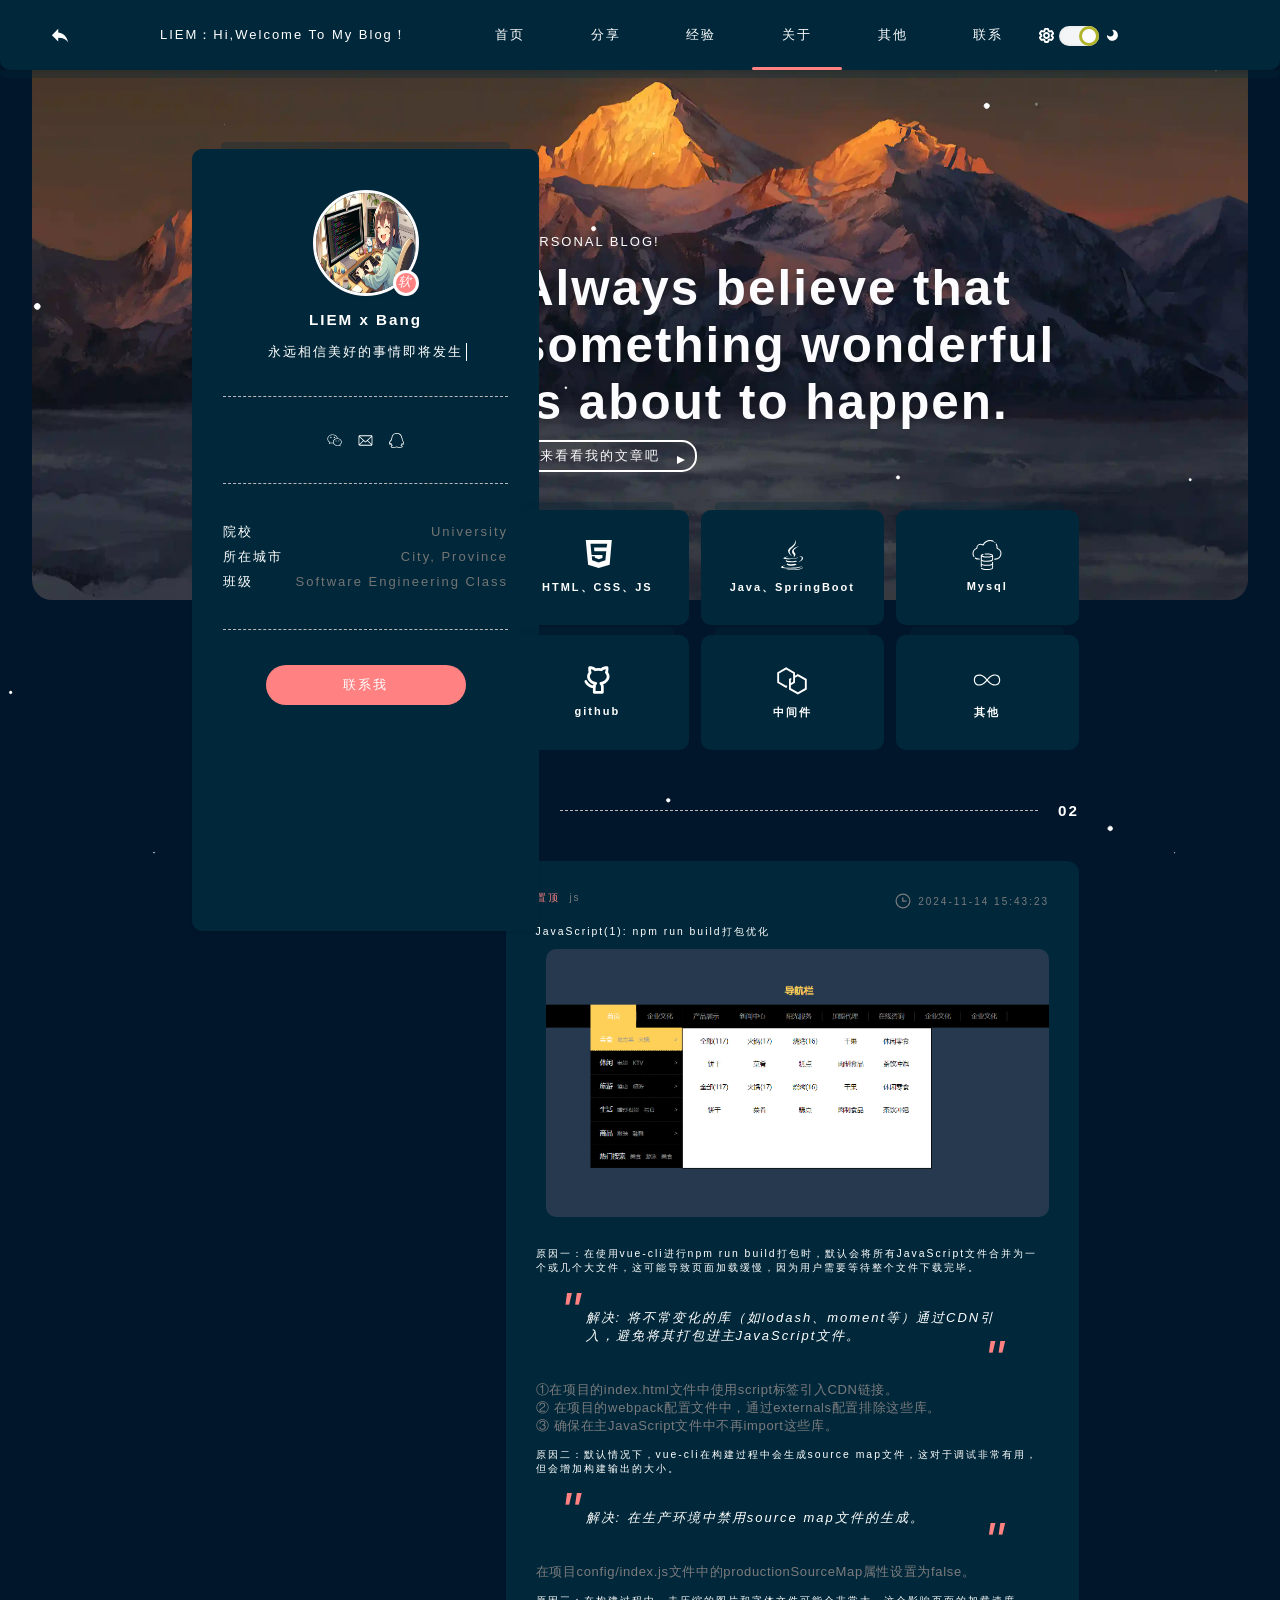
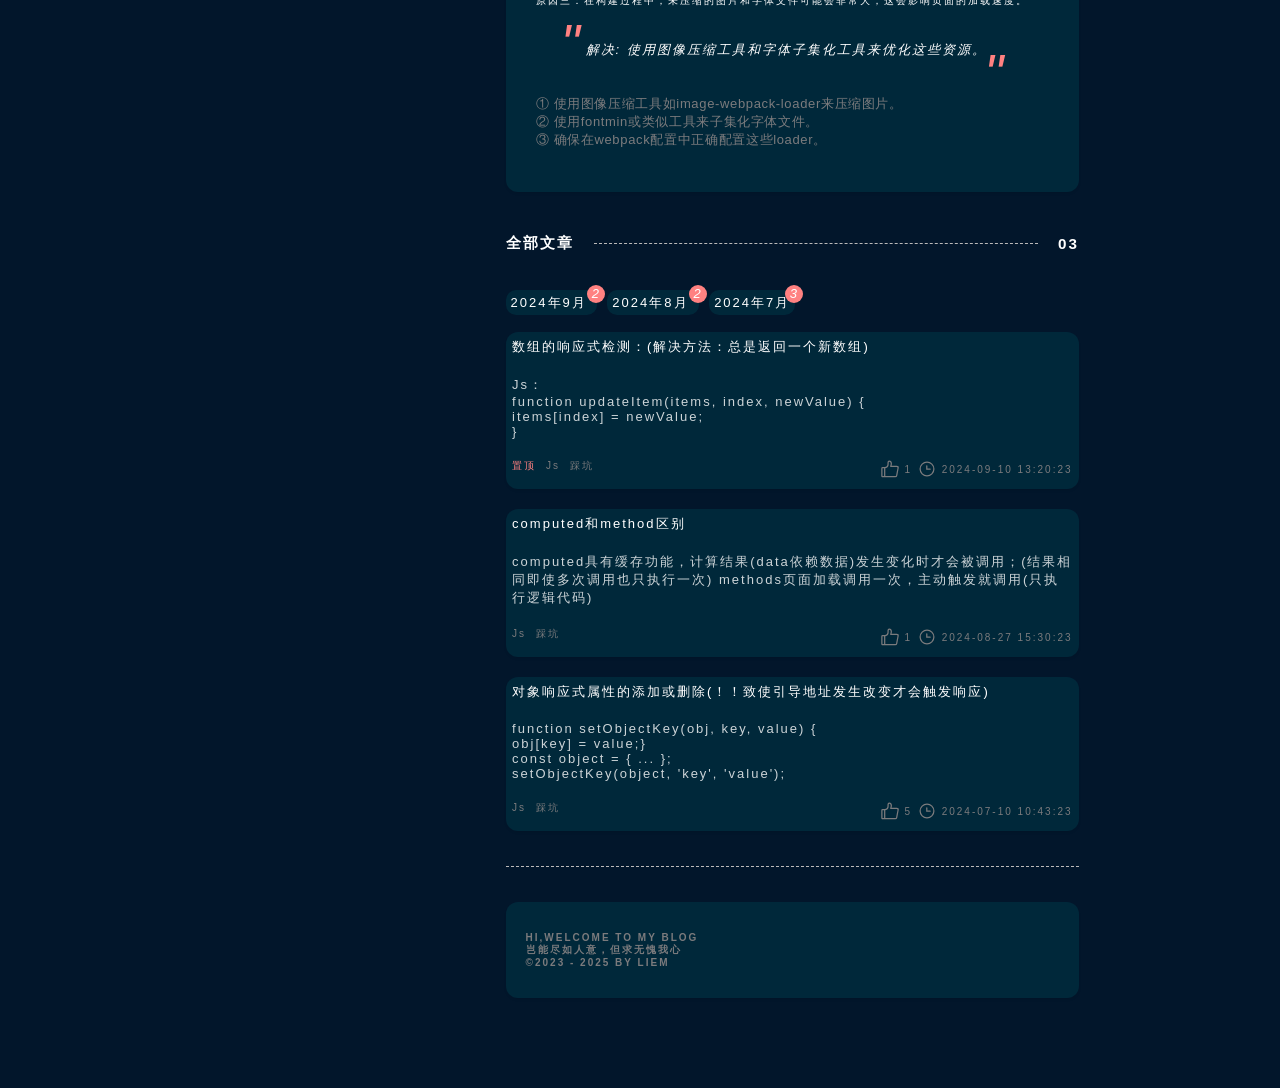
==== blog.html @ 4b072356 "Initial commit: 个人作品集前端项目" ====
﻿<!DOCTYPE html>
<html lang="en">

<head>
  <meta charset="UTF-8">
  <meta http-equiv="X-UA-Compatible" content="IE=edge">
  <meta name="viewport" content="width=device-width, initial-scale=1.0">
  <title>YB的小窝</title>
  <link rel="stylesheet" href="./css/base.css">
  <link rel="stylesheet" href="./css/blog.css">
  <script src="./js/jq.js"></script>
</head>


<body>
  <canvas class="canvas-wrap" id="triangle-lost-in-space" resize="true"></canvas>

  <!-- loadding -->
  <div class="lodding-wrap">
    <div class="loadding-div"></div>
  </div>

  <!-- 主要页面 -->
  <div class="box">

    <!-- 顶部栏 -->
    <div class="header borderafter">
      <!-- 返回按钮 -->
      <a style="position: absolute;left:50px;" href="javascript:history.back()">
        <svg t="1" class="icon" viewBox="0 0 1024 1024" version="1.1" xmlns="http://www.w3.org/2000/svg" p-id="3737"
          width="20" height="20">
          <path
            d="M98 468.9l322.8-322.8v184.4C743.6 376.7 881.9 607.3 928 837.8 812.7 676.4 651.3 602.6 420.8 602.6v189.1L98 468.9z"
            p-id="3738" fill="#254665"></path>
        </svg>
      </a>

      <div class="col">
        <span><a href="./index.html">LIEM：Hi,Welcome To My Blog！</a></span>
        <!-- 右边操作栏 -->
        <div class="header-right">
          <!-- 按钮 -->
          <div class="min_menu-wrap" id="minmenu">
            <span class="min_menu"></span>
          </div>
          <!-- 列表 -->
          <div class="menu_list">
            <!-- 栏目 -->
            <ul class="header-nav">
              <li><a href="./index.html">首页</a></li>
              <li><a href="./home.html">分享</a></li>
              <li><a href="./resume.html">经验</a></li>
              <li class="active"><a href="./blog.html">关于</a></li>
              <li><a href="./live.html">其他</a></li>
              <li><a href="./contact.html">联系</a></li>
            </ul>
            <!-- 开关灯 -->
            <span class="kaig-bottm">
              <svg t="12" class="icon" viewBox="0 0 1024 1024" version="1.1" xmlns="http://www.w3.org/2000/svg"
                p-id="2250" width="15" height="15">
                <path
                  d="M1008.535135 710.670332l-70.446388 116.386904a112.099975 112.099975 0 0 1-140.572857 43.829042l-69.422645-17.083729c-5.502624 3.1992-11.133217 6.3984-16.763809 9.341665l-18.299425 62.896276C687.335435 981.514621 639.4754 1023.744064 582.657604 1023.744064H441.764828c-56.817796 0-104.677831-42.293427-110.308423-97.703574l-18.299425-62.896276a422.166458 422.166458 0 0 1-16.827793-9.341665l-69.614597 17.083729a112.163959 112.163959 0 0 1-140.508873-43.893026L15.631361 710.542364a107.493127 107.493127 0 0 1 32.43989-144.731817L96.251206 518.910272a410.649338 410.649338 0 0 1 0-14.204448l-48.179955-46.836291a107.365159 107.365159 0 0 1-32.375906-144.731817l70.190452-116.450888a112.099975 112.099975 0 0 1 140.572857-43.893026l69.550612 17.083729c5.566608-3.1992 11.133217-6.3984 16.827794-9.341665l18.299425-62.896276C336.831061 42.229443 384.691096 0 441.508892 0H582.529636c56.817796 0 104.677831 42.293427 110.372407 97.63959l18.235441 62.704324c5.75856 3.007248 11.325169 6.142464 16.827793 9.341665l69.678581-17.083729a112.163959 112.163959 0 0 1 140.508873 43.893026l70.446388 116.514872a107.493127 107.493127 0 0 1-32.375906 144.731817l-48.179955 46.772307a414.616346 414.616346 0 0 1 0 14.204448l48.243939 46.836291c47.092227 31.928018 62.192452 94.952262 32.247938 145.115721z m-213.066733-142.23644l3.391152-31.032242a246.210447 246.210447 0 0 0 0-51.699076l-3.263184-30.904274 93.992502-91.305173-53.554612-88.553862-131.615096 32.311922-23.546113-16.059985a294.134466 294.134466 0 0 0-48.627844-26.809297l-27.513121-11.901025L568.453156 127.968008H455.649356L419.370426 252.736816l-27.705074 11.965009c-16.635841 7.166208-32.951762 16.187953-48.499875 26.745313l-23.610097 15.996001-131.487128-32.247938-53.36266 88.489878 94.056486 91.433141-3.263184 30.968258a247.874031 247.874031 0 0 0 0 51.699076l3.1992 30.904274-93.928518 91.369157 53.554612 88.489878 131.551112-32.311922 23.610097 16.059985c15.292177 10.429393 31.544114 19.451137 48.563859 26.809297l27.577106 11.965009L455.905292 895.776056h112.611848l36.342914-124.768808 27.64109-11.965009c16.699825-7.166208 32.951762-16.187953 48.563859-26.745313l23.546113-15.996001 131.423144 32.247938 53.68258-88.745814-94.184454-91.369157zM512.147232 615.846038c57.329668 0 103.846038-46.516371 103.974006-103.974006 0-57.329668-46.644339-103.974006-103.974006-103.974007S408.173225 454.542364 408.173225 511.872032 454.817564 615.846038 512.147232 615.846038z m0 127.968008c-127.968008 0-231.942014-103.910022-231.942015-231.942014 0-127.968008 103.910022-231.942014 231.942015-231.942015 127.968008 0 231.942014 103.910022 231.942014 232.133967A232.133967 232.133967 0 0 1 512.147232 743.814046z"
                  p-id="2251"></path>
              </svg>
              <!-- 开关按钮 -->
              <span class="my-radio active" id="myRadio">
                <i></i>
              </span>
              <svg t="123" class="icon" viewBox="0 0 1024 1024" version="1.1" xmlns="http://www.w3.org/2000/svg"
                p-id="3376" width="15" height="15">
                <path
                  d="M505.4 878.6c-196.7 0-358-150.9-374.9-343.1 1-18.6 16.1-33.4 34.9-33.4 10.8 0 20.5 4.8 26.9 12.4 0.2 0.3 0.5 0.1 0.5-0.7 41.6 44.2 100.5 71.9 166.1 71.9 127.1 0 230.1-103 230.1-230.1 0-66.1-28-125.1-72.6-166.8 0.1-0.1 0.5-0.1 0.3-0.3-7-6.5-11.4-15.7-11.4-26.1 0-19 14.9-34.1 33.7-35.3 192.1 17.1 342.9 178.3 342.9 375 0 208-168.5 376.5-376.5 376.5z"
                  p-id="3377"></path>
              </svg>
            </span>
          </div>
        </div>
      </div>
    </div>
    <!-- 顶部导航 -->
    <div class="navigation">
      <div class="nav-titleBox co zz">
        <!-- 占位符 -->
        <div class="co-left"></div>

        <!-- 标题 -->
        <div class="co-right">
          <span class="titleBox-tag">Personal Blog!</span>
          <h1>
            Always believe that something wonderful is about to happen.
          </h1>
          <a class="buttom navbtn" href="#next-one">来看看我的文章吧
          </a>
        </div>
      </div>
    </div>

    <!-- 个人资料 -->
    <div class="content zz">
      <!-- 占位符 -->
      <div class="co-left">
        <!-- 个人吸盘 -->
        <div class="me-card carbox borderbefore" id="mycard">
          <div class="mecar-title">
            <div class="me-image">
              <span class="status">
                <i>软件工程技术</i>
              </span>
              <img src="./img/touxiang.jpg" alt="">
            </div>
            <h3>LIEM x Bang</h3>
            <p class="me-hover">
              <span>永远相信美好的事情即将发生</span>
            </p>
          </div>
          <div class="borderbotm"></div>
          <div class="lianxi-list">
            <a title="wx:t1y1b24">
              <svg t="1234" class="icon" viewBox="0 0 1024 1024" version="1.1" xmlns="http://www.w3.org/2000/svg"
                p-id="14861" width="15" height="15">
                <path
                  d="M506.942 345.921c25.259 0 42.134-16.916 42.134-42.107 0-25.477-16.848-41.956-42.134-41.956-25.299 0-50.668 16.48-50.668 41.956 0.028 25.204 25.409 42.107 50.668 42.107l0 0zM506.942 345.921zM271.257 261.857c-25.259 0-50.79 16.48-50.79 41.956 0 25.19 25.532 42.107 50.79 42.107 25.163 0 42.012-16.916 42.012-42.107-0.014-25.477-16.834-41.956-42.012-41.956l0 0zM271.257 261.857zM1010.654 615.492c0-133.202-123.563-246.702-275.237-258.512 0.205-1.652 0.301-3.373-0.068-5.092-30.406-141.79-182.886-248.695-354.7-248.695-194.15 0-352.119 135.387-352.119 301.793 0 89.279 45.574 169.725 131.946 233.158l-30.106 90.508c-1.939 5.885-0.177 12.37 4.506 16.452 2.853 2.458 6.445 3.741 10.076 3.741 2.335 0 4.697-0.546 6.867-1.625l113.036-56.565 13.926 2.827c34.802 7.154 64.853 13.353 101.868 13.353 10.895 0 40.878-3.987 43.404-7.182 40.755 101.99 153.094 175.61 285.273 175.61 33.86 0 68.13-8.164 98.891-15.866l87.136 47.636c2.307 1.257 4.847 1.911 7.359 1.911 3.441 0 6.881-1.161 9.639-3.413 4.847-3.932 6.841-10.404 5.038-16.33l-22.255-74.001c74.602-58.955 115.521-129.488 115.521-199.708l0 0zM409.798 665.75c-9.626 0.833-19.388 1.243-29.082 1.243-32.686 0-60.334-5.652-92.31-12.26l-18.582-3.755c-3.195-0.683-6.567-0.245-9.503 1.269l-81.687 40.892 21.231-63.775c2.076-6.24-0.205-13.053-5.57-16.821-82.07-57.207-123.659-126.894-123.659-207.093 0-144.179 139.087-261.516 310.067-261.516 151.142 0 284.959 91.955 312.579 214.261-158.475 2.076-286.706 113.487-286.706 250.32 0 19.893 3.018 39.171 8.11 57.767-1.542-0.382-3.168-0.683-4.887-0.532l0 0zM860.371 788.699c-4.875 3.673-6.935 10.007-5.188 15.852l13.804 45.903-56.647-30.993c-2.157-1.188-4.588-1.803-7.004-1.803-1.188 0-2.389 0.15-3.564 0.464-30.379 7.674-61.822 15.593-92.433 15.593-142.186 0-257.857-97.717-257.857-217.811 0-120.095 115.658-217.771 257.857-217.771 139.469 0 257.325 99.724 257.325 217.771 0 59.87-37.738 121.255-106.291 172.797l0 0zM868.181 797.178zM616.454 506.006c-16.848 0-33.696 16.971-33.696 33.792 0 16.944 16.848 33.669 33.696 33.669 25.313 0 42.038-16.725 42.038-33.669 0-16.848-16.725-33.792-42.038-33.792l0 0zM616.454 506.006zM801.58 506.006c-16.603 0-33.451 16.971-33.451 33.792 0 16.944 16.848 33.669 33.451 33.669 25.231 0 42.257-16.725 42.257-33.669 0-16.848-16.998-33.792-42.257-33.792l0 0zM801.58 506.006z"
                  p-id="14862"></path>
              </svg>
            </a>
            <a title="email:liem@example.com" href="Mailto:liem@example.com?Subject=邮箱标题&amp;Body=邮箱内容！">
              <svg t="12345" class="icon" viewBox="0 0 1024 1024" version="1.1" xmlns="http://www.w3.org/2000/svg"
                p-id="17271" width="15" height="15">
                <path
                  d="M983.899806 785.385782V224.886223h0.180631l-0.180631-4.696419c-0.180632-5.238314-0.722526-10.476627-1.806315-15.714941-2.890104-25.469042-21.675781-44.977245-45.519139-47.686717H122.287529c-11.741048 0-23.482096 1.625684-34.861881 5.238314-30.346093 10.295996-50.757453 40.100194-50.576821 74.058917v534.849885c-0.361263 21.314518 5.780208 42.087141 17.701887 59.789028l0.361263 0.722526 5.418946 3.973893c18.243782 21.856412 44.977245 34.319986 73.517022 34.500618H904.421944c37.751984 0 70.265655-27.094726 79.477862-66.291763l0.180631-0.541894c0.361263-5.96084 0.361263-11.741048-0.180631-17.701888zM390.16405 547.494091l55.453872 49.854295 43.893456 40.100194c5.418945 5.96084 13.005468 9.57347 21.133886 9.57347 7.947786 0 15.534309-3.431999 21.133886-9.57347l101.153642-91.941436 272.753572 263.721997H126.622685L390.16405 547.494091z m120.119951 30.346092L111.449638 216.03528H115.604163c214.409596-0.903158 703.559711-2.890104 793.875463-0.361263l-399.195625 362.166166z m165.458458-69.72376l251.619686-227.956959v474.518963L675.742459 508.116423z m-328.568707 0.180631L93.205856 760.278003V278.895043l253.967896 229.402011z"
                  p-id="17272"></path>
              </svg>
            </a>
            <a title="QQ: liem">
              <svg t="123456" class="icon" viewBox="0 0 1024 1024" version="1.1" xmlns="http://www.w3.org/2000/svg"
                p-id="18277" width="15" height="15">
                <path
                  d="M537.576602 0c345.434577 0 362.285044 329.787714 362.285044 329.787714 52.356809 69.207276 24.072096 131.794725 24.072096 131.794725 168.504671 264.793055 59.578437 341.22196 29.488318 346.638181-29.488318 5.416222-58.374833-32.49733-58.374833-32.49733s-9.628838 37.913551-33.700934 58.374833c87.86315 40.922563 72.216288 92.075767 72.216288 92.075767s-18.655874 154.061414-383.94993 56.569425l-31.293725-5.416222c-350.248996 126.378504-393.578768-43.931575-393.578768-43.931575s-14.443258-71.012683 53.560413-97.491989c-39.718958-24.072096-53.560413-75.2253-53.560413-75.2253s-35.506341 57.77303-81.845126 36.709946C-3.443754 775.723291-31.728467 587.359141 143.997834 451.351799c0 0-25.275701-80.641521 32.49733-128.785713C176.495163 322.566085 192.142025 0 537.576602 0L537.576602 0 537.576602 0zM230.055576 341.22196C153.626672 406.216619 204.779876 471.211278 204.779876 471.211278 36.275204 574.72129 66.365324 742.022357 66.365324 742.022357s27.081108-13.239653 45.736982-52.356809c19.257677-39.117156 48.745994 6.619826 48.745994 6.619826s18.655874 89.066755 74.623497 123.971294c56.569425 34.904539-2.40721 57.171228-2.40721 57.171228s-61.985647 0.601802-56.569425 43.329773c5.416222 42.126168 205.81642 95.084779 325.575097 1.203605l63.791054 8.425234c209.427235 72.81809 312.937247 4.814419 319.557073-8.425234 6.619826-13.239653-31.895527-38.515353-67.401869-53.560413-35.506341-15.04506-44.533377-30.691922-13.239653-51.153204 31.293725-21.063084 43.931575-62.587449 61.985647-105.31542 18.054072-42.72797 45.736982-21.664886 49.347797-9.628838 3.610814 12.036048 29.488318 52.356809 29.488318 52.356809s68.003671-72.216288-73.419893-285.856139c0 0 30.691922-63.791054-21.063084-116.147863 0 0-12.63785-300.299397-320.158876-300.299397C224.639355 52.356809 230.055576 341.22196 230.055576 341.22196L230.055576 341.22196 230.055576 341.22196z"
                  p-id="18278"></path>
              </svg>
            </a>
          </div>
          <div class="borderbotm"></div>
          <div class="mecar-bottm">
            <div>
              <span class="mecarbottm-key">院校</span>
              <span class="mecarbottm-value">University</span>
            </div>
            <div>
              <span class="mecarbottm-key">所在城市</span>
              <span class="mecarbottm-value">City, Province</span>
            </div>
            <div>
              <span class="mecarbottm-key">班级</span>
              <span class="mecarbottm-value">Software Engineering Class</span>
            </div>

          </div>
          <div class="borderbotm"></div>
          <div class="buttom-box ">
            <a class="button" href="Mailto:liem@example.com?Subject=邮箱标题&amp;Body=邮箱内容！">联系我</a>
          </div>
        </div>
      </div>
      <!-- 主要内容部分 -->
      <div class="co-right" id="next-one">
        <div class="content-li li1">
          <div class="li1-box borderbefore">
            <svg t="1663164259401" class="icon" viewBox="0 0 1024 1024" version="1.1" xmlns="http://www.w3.org/2000/svg"
              p-id="1936" width="30" height="30">
              <path
                d="M128 0l888.832 0-72.704 843.776-376.832 115.712-358.4-115.712zM839.68 254.976l21.504-128-572.416-1.024 36.864 384 372.736 0 0 100.352-124.928 44.032-130.048-46.08-8.192-54.272-102.4 1.024 15.36 135.168 219.136 76.8 230.4-72.704 29.696-309.248-405.504 0-10.24-130.048 428.032 0z"
                p-id="1937"></path>
            </svg>
            <p>HTML、CSS、JS</p>
          </div>
          <div class="li1-box borderbefore">
            <svg t="1663164308088" class="icon" viewBox="0 0 1024 1024" version="1.1" xmlns="http://www.w3.org/2000/svg"
              p-id="2882" width="30" height="30">
              <path
                d="M377.642667 791.893333s-39.125333 22.784 27.861333 30.464c81.152 9.301333 122.624 7.978667 212.010667-9.002666 0 0 23.552 14.762667 56.362666 27.562666-200.490667 85.888-453.674667-5.034667-296.234666-49.024m-24.533334-112.085333s-43.861333 32.469333 23.125334 39.424c86.698667 8.917333 155.136 9.685333 273.621333-13.141333 0 0 16.384 16.597333 42.112 25.685333-242.304 70.869333-512.298667 5.546667-338.858667-51.968m206.506667-190.208c49.408 56.874667-12.970667 108.074667-12.970667 108.074667s125.397333-64.768 67.797334-145.834667c-53.802667-75.605333-95.061333-113.152 128.298666-242.688 0-0.042667-350.549333 87.509333-183.125333 280.448m265.130667 385.237333s28.970667 23.850667-31.872 42.282667c-115.712 35.072-481.621333 45.610667-583.210667 1.408-36.522667-15.914667 32-37.973333 53.504-42.581333 22.485333-4.864 35.328-3.968 35.328-3.968-40.661333-28.629333-262.656 56.192-112.768 80.512 408.746667 66.261333 745.045333-29.866667 639.018667-77.653334M396.458667 563.626667s-186.112 44.202667-65.877334 60.245333c50.730667 6.784 151.936 5.248 246.186667-2.645333 77.056-6.485333 154.368-20.352 154.368-20.352s-27.178667 11.605333-46.848 25.045333c-188.970667 49.706667-554.069333 26.581333-448.938667-24.234667 88.832-42.922667 161.109333-38.058667 161.109334-38.058666m333.824 186.624c192.128-99.84 103.296-195.797333 41.301333-182.826667-15.146667 3.157333-21.973333 5.888-21.973333 5.888s5.632-8.832 16.426666-12.672c122.666667-43.136 217.002667 127.189333-39.594666 194.645333 0-0.042667 2.986667-2.645333 3.84-5.034666M614.442667 0s106.410667 106.410667-100.906667 270.08c-166.229333 131.285333-37.888 206.165333-0.042667 291.669333-97.024-87.594667-168.234667-164.608-120.490666-236.330666 70.144-105.344 264.405333-156.373333 221.44-325.418667M415.317333 1020.757333c184.405333 11.818667 467.584-6.528 474.282667-93.781333 0 0-12.885333 33.066667-152.405333 59.349333-157.354667 29.610667-351.530667 26.154667-466.645334 7.168 0-0.042667 23.594667 19.498667 144.768 27.264"
                p-id="2883"></path>
            </svg>
            <p>Java、SpringBoot</p>
          </div>
          <div class="li1-box borderbefore">
            <svg t="1663164338148" class="icon" viewBox="0 0 1024 1024" version="1.1" xmlns="http://www.w3.org/2000/svg"
              p-id="3834" width="30" height="30">
              <path
                d="M246.744812 635.667692h-14.572307a183.138462 183.138462 0 0 1-109.883077-36.233846 18.510769 18.510769 0 0 0-24.812308 3.544616H95.901735a17.329231 17.329231 0 0 0 3.544616 24.418461A215.433846 215.433846 0 0 0 232.172505 669.538462h14.572307a17.723077 17.723077 0 1 0 0-35.052308zM781.981735 102.793846a17.329231 17.329231 0 0 0 12.996923-5.513846 16.147692 16.147692 0 0 0 4.726154-12.603077 16.147692 16.147692 0 0 0-5.513846-12.209231 18.116923 18.116923 0 0 0-24.812308 0 16.541538 16.541538 0 0 0-4.726153 11.815385 17.723077 17.723077 0 0 0 17.32923 18.510769zM873.747889 270.572308V256a250.486154 250.486154 0 0 0-33.083077-124.455385 17.723077 17.723077 0 0 0-24.024615-6.301538 17.329231 17.329231 0 0 0-6.301539 24.024615 215.433846 215.433846 0 0 1 28.356924 106.732308 169.353846 169.353846 0 0 1 0 24.418462 16.935385 16.935385 0 0 0 12.20923 18.510769 174.08 174.08 0 0 1 120.91077 163.446154 177.230769 177.230769 0 0 1-179.593847 173.292307h-14.572307a17.723077 17.723077 0 1 0 0 35.052308h14.572307a211.889231 211.889231 0 0 0 214.646154-208.344615 207.163077 207.163077 0 0 0-133.12-191.803077zM732.750966 29.144615a272.147692 272.147692 0 0 0-265.846154 11.815385A258.363077 258.363077 0 0 0 371.594043 146.116923a150.843077 150.843077 0 0 0-73.649231-18.904615 147.298462 147.298462 0 0 0-149.267692 143.36A207.556923 207.556923 0 0 0 17.132505 462.375385a202.830769 202.830769 0 0 0 31.901538 109.48923 18.116923 18.116923 0 0 0 14.966154 7.876923 17.329231 17.329231 0 0 0 9.452308-2.756923 15.753846 15.753846 0 0 0 7.483077-11.027692 15.36 15.36 0 0 0-2.363077-14.572308 170.535385 170.535385 0 0 1-25.993847-90.584615 174.08 174.08 0 0 1 118.153847-163.052308 17.329231 17.329231 0 0 0 12.20923-18.116923 82.313846 82.313846 0 0 1 0-9.452307 111.852308 111.852308 0 0 1 115.003077-107.913847 118.153846 118.153846 0 0 1 70.498462 24.024616 18.904615 18.904615 0 0 0 15.753846 3.150769 19.692308 19.692308 0 0 0 11.815385-10.633846 233.156923 233.156923 0 0 1 320.590769-118.153846 17.723077 17.723077 0 0 0 16.147692-31.507693zM511.409428 459.224615a630.153846 630.153846 0 0 0-67.741539 3.15077 17.329231 17.329231 0 0 0-15.753846 19.298461 17.723077 17.723077 0 0 0 19.298462 15.753846c20.48-1.969231 42.141538-3.150769 64.196923-3.150769 106.732308 0 171.716923 23.630769 176.836923 34.658462-5.12 12.603077-70.104615 35.84-176.836923 35.84s-170.929231-23.236923-176.443077-34.264616c0-2.756923 12.209231-12.603077 45.292307-21.267692a17.723077 17.723077 0 0 0 12.603077-21.661539 18.116923 18.116923 0 0 0-21.267692-12.996923c-47.655385 12.603077-71.68 31.113846-71.68 55.138462v370.609231a17.723077 17.723077 0 0 0 17.723077 17.723077 17.723077 17.723077 0 0 0 17.723077-17.723077v-46.08a472.615385 472.615385 0 0 0 176.443077 28.356923 474.978462 474.978462 0 0 0 174.867692-28.356923v98.461538c-5.12 12.603077-70.104615 35.84-176.836923 35.84-89.796923 0-157.538462-16.935385-174.08-33.083077a17.723077 17.723077 0 0 0-25.206154 0 17.723077 17.723077 0 0 0 0 24.812308c27.963077 25.993846 105.944615 42.535385 196.923077 42.535385 78.769231 0 211.889231-14.966154 211.889231-70.498462v-192.984615a17.723077 17.723077 0 0 0-17.723077-17.723077 17.723077 17.723077 0 0 0-17.723077 17.723077v51.987692c-5.12 12.603077-70.104615 36.233846-176.836923 36.233846s-171.716923-23.630769-176.443077-35.446154V712.861538a472.615385 472.615385 0 0 0 176.443077 28.75077c78.769231 0 211.889231-14.966154 211.889231-70.892308v-140.996923c4.332308-57.107692-128.787692-70.498462-207.556923-70.498462z m0 246.941539c-106.732308 0-171.716923-23.236923-176.443077-35.446154v-99.249231a465.526154 465.526154 0 0 0 176.443077 28.750769 467.495385 467.495385 0 0 0 175.261538-28.750769V669.538462c-3.544615 13.390769-68.529231 36.627692-175.261538 36.627692z"
                fill="#333333" p-id="3835"></path>
            </svg>
            <p>Mysql</p>
          </div>
          <div class="li1-box borderbefore">
            <svg t="1663164362075" class="icon" viewBox="0 0 1024 1024" version="1.1" xmlns="http://www.w3.org/2000/svg"
              p-id="4757" width="30" height="30">
              <path
                d="M695.765333 981.333333h-276.053333c-26.794667 0-47.317333-21.077333-47.317333-48.64V739.84c0-29.184 6.314667-56.746667 17.365333-81.066667-129.365333-48.64-214.528-150.784-214.528-264.277333 0-53.504 17.365333-103.765333 50.474667-147.498667-12.629333-42.154667-15.786667-95.658667-12.629334-157.269333C216.234667 62.122667 236.8 42.666667 261.973333 42.666667c14.208 0 134.101333 1.621333 203.52 64.853333a504.448 504.448 0 0 1 184.533334 0C717.866667 44.288 837.717333 42.666667 853.504 42.666667c25.216 0 45.738667 19.456 47.317333 45.397333 4.693333 61.610667 0 115.114667-12.629333 157.269333C921.301333 290.688 938.666667 340.906667 938.666667 392.832c0 113.493333-85.162667 215.637333-214.528 264.277333a207.786667 207.786667 0 0 1 17.365333 81.066667v192.896c1.578667 27.562667-20.48 50.261333-45.738667 50.261333z m-228.693333-97.28h181.333333V739.84c0-27.562667-12.586667-53.504-33.109333-71.338667-14.165333-11.349333-20.48-30.805333-15.786667-50.261333 4.778667-17.834667 18.944-32.426667 36.309334-35.669333 123.050667-24.32 208.213333-102.144 208.213333-189.696 0-47.018667-25.258667-82.688-45.738667-105.386667-14.208-14.549333-17.365333-35.626667-7.893333-55.082667 6.314667-12.970667 15.786667-40.533333 15.786667-89.173333-39.466667 6.485333-85.205333 19.456-102.528 45.397333-11.093333 16.213333-31.573333 24.32-50.474667 19.456a393.045333 393.045333 0 0 0-194.005333 0c-18.944 4.864-37.888-3.242667-50.474667-19.456-17.365333-25.941333-63.146667-38.912-102.528-45.397333 1.578667 48.64 9.429333 76.202667 15.786667 89.173333 7.850667 17.834667 4.693333 40.533333-7.936 55.082667-20.48 22.698667-45.738667 58.368-45.738667 105.386667 0 87.552 85.205333 163.754667 208.213333 189.696 17.365333 3.242667 31.573333 17.834667 36.266667 35.669333 4.736 17.834667-1.578667 37.290667-15.786667 50.261333a95.104 95.104 0 0 0-33.109333 71.296v144.298667h3.157333z"
                p-id="4758"></path>
              <path
                d="M403.968 788.394667c-212.949333 0-309.162667-194.56-313.898667-202.666667-11.050667-24.32-1.578667-53.461333 20.48-64.810667 23.68-11.349333 52.053333-1.621333 63.146667 21.077334 3.114667 6.485333 80.426667 157.269333 241.28 149.162666 26.837333-1.621333 48.896 19.456 48.896 46.976 1.578667 27.562667-18.901333 50.261333-45.738667 50.261334h-14.165333z"
                p-id="4759"></path>
            </svg>
            <p>github</p>
          </div>
          <div class="li1-box borderbefore">
            <svg t="1663164383323" class="icon" viewBox="0 0 1024 1024" version="1.1" xmlns="http://www.w3.org/2000/svg"
              p-id="5574" width="30" height="30">
              <path
                d="M711.68 306.688l-97.28 56.32V256L311.296 80.896 7.68 256v350.208l303.616 175.104 33.28-19.456v-73.728l-33.28 19.456-239.616-138.24v-276.48l239.616-138.24 239.616 138.24V568.832L472.576 614.4v-95.744l14.336-8.192V436.736l-78.336 45.056v350.208l303.616 175.104 303.616-175.104V481.792L711.68 306.688z m239.616 488.448l-239.616 138.24-239.616-138.24v-106.496l142.336-81.92V436.736l97.28-56.32 239.616 138.24v276.48z"
                p-id="5575"></path>
            </svg>
            <p>中间件</p>
          </div>
          <div class="li1-box borderbefore">
            <svg t="1663164411953" class="icon" viewBox="0 0 1024 1024" version="1.1" xmlns="http://www.w3.org/2000/svg"
              p-id="6509" width="30" height="30">
              <path
                d="M781.041526 702.256158c-16.83134 0-34.491559-1.680269-52.873208-5.064342-85.793992-15.801894-151.311171-82.962503-213.415624-152.277172-62.652945 69.642127-129.096217 136.478348-217.570247 152.294568-70.713528 12.640901-130.713041 0.388856-173.508729-35.43607-40.167838-33.624818-61.400419-85.202521-61.400419-149.156088 0-64.520479 21.726837-116.567879 62.833047-150.514015 43.171242-35.655058 102.770642-47.420009 172.33909-34.026978 87.798649 16.901948 154.213267 86.10303 217.33284 156.718321 62.184271-69.613474 127.35148-138.577149 212.878388-156.647713l0 0c67.512626-14.261818 128.272455-3.003404 171.080423 31.705096 41.557488 33.694403 64.444754 87.947028 64.444754 152.765289 0 64.296375-21.394263 116.095112-61.869093 149.797701C869.62198 688.800705 828.659033 702.256158 781.041526 702.256158zM541.569456 514.873444c60.654428 67.89125 119.423927 129.252783 193.847963 142.959969 58.313104 10.744715 106.824981 1.688455 140.287093-26.172079 31.04711-25.853831 47.458895-67.01837 47.458895-119.045303 0-53.279461-17.161868-95.356788-49.629327-121.68134-33.737382-27.353998-81.32112-35.529191-137.603984-23.635303C661.437497 383.037836 602.76112 446.251553 541.569456 514.873444zM243.962338 362.741581c-37.352723 0-69.124334 10.190083-93.373621 30.216185-31.596625 26.093285-48.296983 67.471694-48.296983 119.659287 0 51.728128 16.276708 92.695169 47.070039 118.471229 33.419134 27.975145 82.102926 37.217646 140.779304 26.728758 77.165474-13.795191 136.761803-74.853825 197.828624-142.966109C426.068885 445.440072 366.364085 382.095371 289.87911 367.369995 273.809109 364.277564 258.462586 362.741581 243.962338 362.741581z"
                p-id="6510"></path>
            </svg>
            <p>其他</p>
          </div>
        </div>

        <div class="content-li li2">
          <h3>
            <span>文章
            </span>
            <div class="borderbotm"></div>
            <span>02</span>
          </h3>
          <div class="li2-box carbox">
            <div class="address-wrap">
              <div class="address-left">
                <span class="zd">置顶</span>
                <span>js</span>
              </div>
              <div class="address-right">
                <svg t="1663149212139" class="icon" viewBox="0 0 1024 1024" version="1.1"
                  xmlns="http://www.w3.org/2000/svg" p-id="1979" width="20" height="20">
                  <path
                    d="M192 512a320 320 0 1 1 640 0 320 320 0 0 1-640 0zM512 128a384 384 0 1 0 0 768 384 384 0 0 0 0-768z m21.333333 224a32 32 0 0 0-64 0V554.666667h202.666667a32 32 0 0 0 0-64H533.333333V352z"
                    fill="#222222" p-id="1980"></path>
                </svg>
                <span>2024-11-14 15:43:23</span>
              </div>
            </div>

            <p>JavaScript(1): npm run build打包优化</p>
            <div class="text-img">
              <img src="./img/project/daohanglan.png" alt="">
            </div>
            <p>原因一：在使用vue-cli进行npm run build打包时，默认会将所有JavaScript文件合并为一个或几个大文件，这可能导致页面加载缓慢，因为用户需要等待整个文件下载完毕。</p>
            <div class="text-block">
              <blockquote>
                解决: 将不常变化的库（如lodash、moment等）通过CDN引入，避免将其打包进主JavaScript文件。
              </blockquote>
            </div>
            <p class="text-hover">
              ①在项目的index.html文件中使用script标签引入CDN链接。 <br>
              ② 在项目的webpack配置文件中，通过externals配置排除这些库。 <br>
              ③ 确保在主JavaScript文件中不再import这些库。
            </p>


            <p>原因二：默认情况下，vue-cli在构建过程中会生成source map文件，这对于调试非常有用，但会增加构建输出的大小。</p>
            <div class="text-block">
              <blockquote>
                解决: 在生产环境中禁用source map文件的生成。
              </blockquote>
            </div>
            <p class="text-hover">
              在项目config/index.js文件中的productionSourceMap属性设置为false。
            </p>
            <p>原因三：在构建过程中，未压缩的图片和字体文件可能会非常大，这会影响页面的加载速度。</p>
            <div class="text-block">
              <blockquote>
                解决: 使用图像压缩工具和字体子集化工具来优化这些资源。
              </blockquote>
            </div>
            <p class="text-hover">
              ① 使用图像压缩工具如image-webpack-loader来压缩图片。 <br>
              ② 使用fontmin或类似工具来子集化字体文件。 <br>
              ③ 确保在webpack配置中正确配置这些loader。
            </p>


          </div>
        </div>

        <div class="content-li li3">
          <h3>
            <span>全部文章</span>
            <div class="borderbotm"></div>
            <span>03</span>
          </h3>

          <div class="time-tags-wrap">
            <span>2024年9月 <i>2</i></span>
            <span>2024年8月 <i>2</i></span>
            <span>2024年7月 <i>3</i></span>
          </div>
          <div class="carbox li3-box">
            <a>数组的响应式检测：(解决方法：总是返回一个新数组)</a>
            <p>Js：<br/>
              function updateItem(items, index, newValue) {<br/>
                items[index] = newValue;<br/>
            }<br/>
          </p>
            <div class="address-wrap">
              <div class="address-left">
                <span class="zd">置顶</span>
                <span>Js</span>
                <span>踩坑</span>
              </div>
              <div class="address-right">
                <span>
                  <svg t="1663167559418" class="icon" viewBox="0 0 1024 1024" version="1.1"
                    xmlns="http://www.w3.org/2000/svg" p-id="8282" width="20" height="20">
                    <path
                      d="M857.28 344.992h-264.832c12.576-44.256 18.944-83.584 18.944-118.208 0-78.56-71.808-153.792-140.544-143.808-60.608 8.8-89.536 59.904-89.536 125.536v59.296c0 76.064-58.208 140.928-132.224 148.064l-117.728-0.192A67.36 67.36 0 0 0 64 483.04V872c0 37.216 30.144 67.36 67.36 67.36h652.192a102.72 102.72 0 0 0 100.928-83.584l73.728-388.96a102.72 102.72 0 0 0-100.928-121.824zM128 872V483.04c0-1.856 1.504-3.36 3.36-3.36H208v395.68H131.36A3.36 3.36 0 0 1 128 872z m767.328-417.088l-73.728 388.96a38.72 38.72 0 0 1-38.048 31.488H272V476.864a213.312 213.312 0 0 0 173.312-209.088V208.512c0-37.568 12.064-58.912 34.72-62.176 27.04-3.936 67.36 38.336 67.36 80.48 0 37.312-9.504 84-28.864 139.712a32 32 0 0 0 30.24 42.496h308.512a38.72 38.72 0 0 1 38.048 45.888z"
                      p-id="8283"></path>
                  </svg>
                  1
                </span>

                <svg t="1663149212139" class="icon" viewBox="0 0 1024 1024" version="1.1"
                  xmlns="http://www.w3.org/2000/svg" p-id="1979" width="20" height="20">
                  <path
                    d="M192 512a320 320 0 1 1 640 0 320 320 0 0 1-640 0zM512 128a384 384 0 1 0 0 768 384 384 0 0 0 0-768z m21.333333 224a32 32 0 0 0-64 0V554.666667h202.666667a32 32 0 0 0 0-64H533.333333V352z"
                    fill="#222222" p-id="1980"></path>
                </svg>
                <span>2024-09-10 13:20:23</span>
              </div>
            </div>
          </div>
          <div class="carbox li3-box">
            <a>computed和method区别</a>
            <p>computed具有缓存功能，计算结果(data依赖数据)发生变化时才会被调用；(结果相同即使多次调用也只执行一次)
              methods页面加载调用一次，主动触发就调用(只执行逻辑代码)
            </p>
            <div class="address-wrap">
              <div class="address-left">
                <span>Js</span>
                <span>踩坑</span>
              </div>
              <div class="address-right">
                <span>
                  <svg t="1663167559418" class="icon" viewBox="0 0 1024 1024" version="1.1"
                    xmlns="http://www.w3.org/2000/svg" p-id="8282" width="20" height="20">
                    <path
                      d="M857.28 344.992h-264.832c12.576-44.256 18.944-83.584 18.944-118.208 0-78.56-71.808-153.792-140.544-143.808-60.608 8.8-89.536 59.904-89.536 125.536v59.296c0 76.064-58.208 140.928-132.224 148.064l-117.728-0.192A67.36 67.36 0 0 0 64 483.04V872c0 37.216 30.144 67.36 67.36 67.36h652.192a102.72 102.72 0 0 0 100.928-83.584l73.728-388.96a102.72 102.72 0 0 0-100.928-121.824zM128 872V483.04c0-1.856 1.504-3.36 3.36-3.36H208v395.68H131.36A3.36 3.36 0 0 1 128 872z m767.328-417.088l-73.728 388.96a38.72 38.72 0 0 1-38.048 31.488H272V476.864a213.312 213.312 0 0 0 173.312-209.088V208.512c0-37.568 12.064-58.912 34.72-62.176 27.04-3.936 67.36 38.336 67.36 80.48 0 37.312-9.504 84-28.864 139.712a32 32 0 0 0 30.24 42.496h308.512a38.72 38.72 0 0 1 38.048 45.888z"
                      p-id="8283"></path>
                  </svg>
                  1
                </span>

                <svg t="1663149212139" class="icon" viewBox="0 0 1024 1024" version="1.1"
                  xmlns="http://www.w3.org/2000/svg" p-id="1979" width="20" height="20">
                  <path
                    d="M192 512a320 320 0 1 1 640 0 320 320 0 0 1-640 0zM512 128a384 384 0 1 0 0 768 384 384 0 0 0 0-768z m21.333333 224a32 32 0 0 0-64 0V554.666667h202.666667a32 32 0 0 0 0-64H533.333333V352z"
                    fill="#222222" p-id="1980"></path>
                </svg>
                <span>2024-08-27 15:30:23</span>
              </div>
            </div>
          </div>
          <div class="carbox li3-box">
            <a>对象响应式属性的添加或删除(！！致使引导地址发生改变才会触发响应)</a>
            <p>
              function setObjectKey(obj, key, value) {<br>
                obj[key] = value;} <br>
                const object = { ... };<br>
                setObjectKey(object, 'key', 'value');<br>
            </p>
            <div class="address-wrap">
              <div class="address-left">
                <span>Js</span>
                <span>踩坑</span>
              </div>
              <div class="address-right">
                <span>
                  <svg t="1663167559418" class="icon" viewBox="0 0 1024 1024" version="1.1"
                    xmlns="http://www.w3.org/2000/svg" p-id="8282" width="20" height="20">
                    <path
                      d="M857.28 344.992h-264.832c12.576-44.256 18.944-83.584 18.944-118.208 0-78.56-71.808-153.792-140.544-143.808-60.608 8.8-89.536 59.904-89.536 125.536v59.296c0 76.064-58.208 140.928-132.224 148.064l-117.728-0.192A67.36 67.36 0 0 0 64 483.04V872c0 37.216 30.144 67.36 67.36 67.36h652.192a102.72 102.72 0 0 0 100.928-83.584l73.728-388.96a102.72 102.72 0 0 0-100.928-121.824zM128 872V483.04c0-1.856 1.504-3.36 3.36-3.36H208v395.68H131.36A3.36 3.36 0 0 1 128 872z m767.328-417.088l-73.728 388.96a38.72 38.72 0 0 1-38.048 31.488H272V476.864a213.312 213.312 0 0 0 173.312-209.088V208.512c0-37.568 12.064-58.912 34.72-62.176 27.04-3.936 67.36 38.336 67.36 80.48 0 37.312-9.504 84-28.864 139.712a32 32 0 0 0 30.24 42.496h308.512a38.72 38.72 0 0 1 38.048 45.888z"
                      p-id="8283"></path>
                  </svg>
                  5
                </span>

                <svg t="1663149212139" class="icon" viewBox="0 0 1024 1024" version="1.1"
                  xmlns="http://www.w3.org/2000/svg" p-id="1979" width="20" height="20">
                  <path
                    d="M192 512a320 320 0 1 1 640 0 320 320 0 0 1-640 0zM512 128a384 384 0 1 0 0 768 384 384 0 0 0 0-768z m21.333333 224a32 32 0 0 0-64 0V554.666667h202.666667a32 32 0 0 0 0-64H533.333333V352z"
                    fill="#222222" p-id="1980"></path>
                </svg>
                <span>2024-07-10 10:43:23</span>
              </div>
            </div>
          </div>
        </div>
        <div class="borderbotm"></div>
        <div class="carbox copybottm">
          Hi,welcome to my blog
          <br />
          岂能尽如人意，但求无愧我心
          <br />
          ©2023 - 2025 By Liem
        </div>
      </div>
    </div>
</body>

<script src="./js/base.js"></script>
<script type="text/javascript" src="./js/paper-full.min.js"></script>
<script type="text/javascript" src="./js/canvas.js"></script>

</html>
---- css/base.css ----
:root {
 /* 默认背景色 */
--backColor:#fff;
--borderline:#00283a;
 /* 卡片 */
--headerCOlor:#00283A;
 /* 卡片 */
--headerhover:rgb(0, 40, 58,.8);

  /* 默认字体颜色 */
--headerFont:#fff;
  /* 反差色 */
--fontColor:#00283A;
--mainColor:#ff8181;
--bagColor:#02162b;
}

.content-li svg path,.buttom svg path{
  fill:#fff;
}
svg{
  vertical-align: middle;
}
svg path{
  fill: var(--headerFont);
}

/* 遮罩 */
.zhezhao{
  position: fixed;
  left: 0px;
  right: 0px;
  bottom: 0px;
  top: 0px;
  background-color: rgba(0, 0, 0, .7);
  z-index: 9;
  display: none;
}
.zhezhao.active{
  display: block;
}
.zhezhao .close{
  position: absolute;
  right: 20%;
  top:  10%;
}
.close path{
  fill: #FCFCFE;
}
#videoResume{
  position: absolute;
  left: 50%;
  top:  50%;
  transform: translate(-50%,-50%);
}
#videoResumeC{
  width: 100%;
}


body,
html {
  position: relative;
  margin: 0px;
  width: 100%;
  padding: 0px;
  font-size: 13px;
  letter-spacing: 2px;
  transition: .4s ease-in-out;
  font-weight: 400;
  font-family: -apple-system, BlinkMacSystemFont, "Segoe UI", Roboto, "Helvetica Neue", Arial, "Noto Sans", sans-serif, "Apple Color Emoji", "Segoe UI Emoji", "Segoe UI Symbol", "Noto Color Emoji";
  
  color: var(--headerFont);
  background-color:var(--bagColor);
}
a{
   transition: color .6s ease-in-out;
   text-decoration: none;
   color: inherit;
}
a:hover {
  color: var(--mainColor);
}


.carbox {
  background-color: var(--headerCOlor);
  border-radius: 12px;
  box-shadow: 0 2px 4px -2px rgb(0 0 0 / 15%);
}

ul {
  list-style: none;
  margin: 0px;
  padding: 0px;
}

ul>li {
  display: inline-block;
}
img {
  width: 100%;
  height: 100%;
  vertical-align: middle;
}
.copybottm {
  padding: 30px 20px;
  color: #7B7B7D;
  font-size: 10px;
  font-weight: 700;
  letter-spacing: 2px;
  transition: .4s ease-in-out;
  text-transform: uppercase;
}

 /* 顶部栏目 */
.header {
  position: fixed;
  z-index: 2;
  top: 0px;
  width: 100%;
  height: 70px;
  line-height: 70px;
  background-color: var(--headerCOlor);
  border-radius: 0% 0% 10px 10px;
  box-shadow: 0 2px 4px 0 rgb(0 0 0 / 15%);
}

/* 下面的装饰 */
.borderafter::after{
  content: '';
  position: absolute;
  top: 70px;
  left: 0px;
  right: 0px;
  height: 8px;
  /* background-color: #00283A; */
  background-color: var(--borderline);
  border-radius: 0% 0% 5px 5px;
  opacity: .3;
}

/* 上面的装饰 */
.borderbefore::before{
  content: '';
  position: absolute;
  top: -8px;
  left: 8%;
  right: 8%;
  height: 10px;
  background-color: var(--borderline);
  border-radius: 5px 5px 0% 0%;
  opacity: .3;
}

.col {
  width: 75%;
  margin: 0 auto;
  /* border: 1px solid red; */
}

.header>div {
  display: flex;
  justify-content: space-between;
}

/* 开灯 */
.kaig-bottm img {
  width: 15px;
  height: 15px;
}
.kaig-bottm .my-radio{
  position: relative;
  display: inline-block;
  height: 20px;
  width: 40px;
  vertical-align: middle;
  background: #F4F5F7;
  border-radius: 2em;
  box-shadow: inset 0 0 4px -1px rgb(0 0 0 / 15%);
  transition: .4s ease-in-out;
  cursor: pointer;
}

.kaig-bottm .my-radio.active>i{
  right: 0px;
  left: auto;
}
.kaig-bottm .my-radio>i{
  position: absolute;
  left: 0px;
  top: 0px;
  bottom: 0px;
  display: inline-block;
  width: 35%;
  border: solid 3px #AFB42B;
  border-radius: 50%;
  background: #FCFCFE;
  transition: all .2s ease;
}

/* 顶部导航栏 */
.header-nav {
  display: inline-block;
}

.header-nav>li.active::after {
  content: '';
  display: inline-block;
  position: absolute;
  bottom: 0;
  left: 0px;
  right: 0px;
  border-radius: 10px;
  height: 3px;
  background-color: var(--mainColor);
  transition: .4s ease-in-out;
}

.header-nav>li {
  padding: 0 30px;
  position: relative;
  transition: color .6s ease-in-out;
  box-sizing: border-box;
}

.header-nav>li:hover {
  color: var(--mainColor);
}



/* 导航 */ 
/* 黑色主题背景 */
.navigation.active{ 
  background-image: url("../img/back/aitx6-0og08.webp") !important;
  
}
/* 默认主题 */
.navigation {
  margin: 0px auto 0;
  width: 95%;
  background-color: transparent;
  height: 600px;
  border-radius: 20px;
  background-image: url("../img/back/a58cbbffd2aa49c1b1e99990be912f30.jpg");
  background-attachment: fixed;
  background-size: 100%;
  background-repeat: no-repeat;
  overflow: hidden;
  color: #fff;
}

/* 顶部导航 */
.navigation .titleBox-tag {
  text-transform: uppercase;
}

.navigation h1 {
  margin: 10px 0;
  font-size: 3.8rem;
  color: #fcfcfe;
  text-shadow: 0 1px 10px rgb(0 0 0 / 30%);
}
.navigation .buttom:hover{
  transform: scale(1.1);
  color: #fff;
}
.navigation>.nav-titleBox {
  margin-top: 18rem;
}

.nav-titleBox .buttom {
  display: inline-block;
  height: 28px;
  line-height: 28px;
  padding: 0px 35px 0 20px;
  border: 2px solid white;
  border-radius: 15px;
  cursor: pointer;
  transition: transform .3s ease;
  color: #fcfcfe;
  position: relative;
}
.nav-titleBox .buttom::after{
  position: absolute;
  right: 10px;
  top: 50%;
  content: '';
  width: 0px;
  height: 0px;
  border-top: 4px solid transparent;
  border-left: 8px solid #fff;
  border-bottom: 4px solid transparent;
  animation: bmove 1s infinite;
}
@keyframes bmove {
  0%{
    opacity: 1;
    transform: translateX(-8px) translateY(-50%);
  }
  100%{
    opacity: 0;
    transform: translateX(5px) translateY(-50%);
  }
}


/* 内容 */

.co-left {
  width:35%;
  display: inline-block;
  height: 50px;
}

.co-right {
  width: 64%;
  display: inline-block;
  /* background-color: #45454566; */
  min-height: 50px;
}
.co{
  width: 70%;
  margin: 0 auto;
}

.content {
  position: relative;
  top: -90px;
  min-height: 1000px;
  width: 70%;
  margin: 0 auto;
  display: flex;
  /* background-color: rgba(10, 15, 20, 0.2); */
}


/* 左半部分 */
.content .me-card {
   top: 500px; 
}

.scroll{
  position: fixed !important;
  top: 100%;
}
.content .me-card {
  width: fit-content;
  min-width: 285px;
  transform: translateY(-351px);
  height: 780px;
  /* backgrounbad-color: var(--headerCOlor); */
  border-radius: 10px;
  text-align: center;
  border: 1px solid var(--headerCOlor);
  padding: 0px 30px;
}


/* 左边吸盘 */
.mecar-title {
  margin-top: 40px;
}


.me-hover span{
  margin: 0 auto;
  display: block;
  font: 14px ;
  border-right: .08em solid;
  /* 个数*2ch */
  width: 28ch; 
  white-space: nowrap;
  overflow: hidden;
  animation: typing 3s steps(28,end), blink-caret .3s step-end infinite alternate;
}


@keyframes typing {
  from {
    width: 0;
  }
}
@keyframes blink-caret {
  50%{
    border-color: transparent;
  }
}


/* 虚线 */
.content .borderbotm {
  /* border-style: dashed; */
  border-bottom: 1px dashed rgb(187, 185, 185);
  height: 0px;
  margin: 35px 0;
}

.mecar-title .me-image {
  position: relative;
  display: inline-block;
}
.me-image>img{
  width: 100px;
  height: 100px;
  border: solid 3px #FCFCFE;
  border-radius: 50%;
  box-shadow: 0 2px 4px -2px rgb(0 0 0 / 15%);
}
.mecar-title .me-image>.status{
    height: 20px;
    width: 20px;
     box-shadow: 0 2px 4px -2px rgb(0 0 0 / 15%);
    border-radius: 50%;
    position: absolute;
    border: solid 3px #FCFCFE;
    right: 0px;
    bottom: 0px;
    background-color: var(--mainColor);
    overflow: hidden;
    color: #fff;
    transition: width .2s ease-in-out, visible .2s ease-in-out;
}
.mecar-title .me-image:hover .status{
  width: 100px;
  border-radius: 20px;
}
.mecar-title .me-image:hover .status i {
  width: 0%;
  visibility: hidden;
}
.mecar-title .me-image:hover .status i {
  width: 100%;
  visibility: visible;
}

.mecar-bottm>div {
  display: flex;
  justify-content: space-between;
  height: 25px;
  line-height: 25px;
}

.mecar-bottm .mecarbottm-key {
  font-weight: 500;
}

.mecar-bottm .mecarbottm-value {
  font-weight: 500;
  color: #747474;
}
.me-card .lianxi-list svg{
  margin: 0 5px;
 
}
.me-card .lianxi-list a svg path{
  transition: .2s ease-in-out;
}
.me-card .lianxi-list a:hover svg path{
  fill: var(--mainColor);
}
.me-card .lianxi-list a{
 display: inline-block;
}
.me-card .buttom-box .button{
  display: block;
  margin: 0 auto;
  border: none;
  height: 40px;
  line-height: 40px;
  width: 200px;
 
  color: var(--headerFont);
  border-radius: 50px;
  background: linear-gradient(-45deg, var(--mainColor) 50%, #fff 60%, var(--mainColor) 70%);
  background-size: 600% 100%;
  animation: shine 5s infinite;
}
@keyframes shine {
  0% {
    background-position-x: 100%;
  }
  50% {
    background-position-x: 0%;
  }
  100% {
    background-position-x: -100%;
  }
}


/* g公共 */
.content-li>h3 {
  display: flex;
  align-items: center;
  color: var(--headerFont);
}

.content-li .borderbotm {
  flex: 1;
  margin-left: 20px;
  margin-right: 20px;
}


/* 加载小蝴蝶 */
.lodding-wrap{
  position: fixed;
  left: 0px;
  right: 0px;
  bottom: 0px;
  top: 0px;
  background-color: rgba(0, 0, 0, 0.95);
  z-index: 9;
  opacity: 1;
}

.loadding-div{
  left: 50%;
  top: 50%;
  position: relative;
  width: 100px;
  height: 100px;
  transform: rotateZ(-13deg) translate(-50%,-50%); 
  animation: insect-fly 0.3333333333s infinite alternate cubic-bezier(.45,-0.43,.63,1.94);
}

.loadding-div::after,.loadding-div::before{
  content: '';
  position: absolute;
  width: 50px;
  height: 50px;
  border: 1px solid #00c7ff;
  transform: rotateX(60deg) rotateY(-60deg);
  background-color: rgba(81, 0, 255, 0.723);
  border-radius: 40% 20% 50% 50%;
  animation: wings 0.333s infinite cubic-bezier(0.6, 0, 0.4, 1) alternate;
}
.loadding-div::after{
  transform-origin: right center;
  left: 0;
}

.loadding-div::before{
  right: 0;
  transform-origin: left center;
  animation-direction: alternate-reverse;
}

@keyframes insect-fly {
  from {
    margin-top: -0.3em;
  }
  to {
    margin-top: 0.3em;
  }
}
@keyframes wings {
  from{
    transform: rotateX(60deg) rotateY(-60deg);
  }
  to{
    transform: rotateX(60deg) rotateY(60deg);
  }
}
/* 鼠标火花 */
.star {
    width: 5px;
    height: 5px;
    background-color: yellow; /* 星星颜色 */
    border-radius: 50%; /* 圆形 */
    position: absolute; /* 绝对定位 */
    pointer-events: none; /* 不影响鼠标事件 */
}


/* 雪花 */
.canvas-wrap{
  position: fixed;
  top: 100px;
  bottom: 0px;
  z-index: 1;
  left: 0;
  right: 0;
}


/* 置顶层 */
.zz{
  position: relative;
  z-index: 1;
}


/* 公共的按钮样式 */
.buttonsty{
  cursor: pointer;
  transition: .4s ease-in-out;
}
.buttonsty:hover{
  transform: scale(1.03);
}



/* 适配 */

/* @media screen and (min-width:1000px) and (max-width:1200px) {
  .content .me-card{
    min-width: auto;
  }
}



@media screen and ( max-width:1000px) {
  .content{
    display: block;
  }
  .content .me-card{
    min-width: auto;
  }
    

  .header-right{
    display: none;
  }
  .nav-titleBox{
    display: none;
  }
  .co-right{
    display: none;
  }
} */


/* 播放器 */
 .music-wrap{
  position: fixed;
  right: -14%;
  bottom: 30px;
  z-index: 2;
  transition: right .3s ease;
}
.music-wrap:hover{
  right: 0%;
}
/*
.music-wrap.paused .music-box{
  animation-play-state:paused;
}
.music-wrap .music-box{
  animation:fadenum 5s linear infinite;
}
.music-wrap .music-box{
  background-image: url(../img/bg2.jpg);
  background-size: 100% 100%;
  transform-origin: center center;
  width:80px;
  height:80px;
  background-color:pink;
  border-radius: 50%;
}
@keyframes fadenum{
  0%{transform:rotate(0deg);}
  100%{transform:rotate(360deg);}
}

.music-wrap .star{
  display: inline-block;
  width: 0;
  height: 0;
  border-top: 10px solid #fff;
  border-bottom: 10px solid #fff;
  border-left: 20px solid #fff;
  z-index: 1;
  position: absolute;
  top: 50%;
  left: 50%;
  transform: translate(-50%,-50%);
}

.music-wrap.paused .star{
  border-top: 10px solid transparent;
  border-bottom: 10px solid transparent;
  border-left: 20px solid #fff;
} */



 .min_menu{
  display: none;
  height: 2px;
  width: 15px;
  background-color: var(--headerFont);
  border-radius: 2px;
  position: relative;
  transition: .4s ease-in-out;
}
.min_menu::after{
  content: "";
  top: -5px;
  position: absolute;
  background-color: inherit;
  transition: .4s ease-in-out;
  display: block;
  width: 15px;
  height: 2px;
  border-radius: 2px;
}

.min_menu::before{
  content: "";
  bottom: -5px;
  position: absolute;
  background-color: inherit;
  transition: .4s ease-in-out;
  display: block;
  width: 15px;
  height: 2px;
  border-radius: 2px;
  
}
.min_menu-wrap{
  min-width: 50px;
}
.min_menu-wrap.active .min_menu{
  transform: rotate(45deg);
}
.min_menu-wrap.active .min_menu::after{
  transform: translate(0,5px) rotate(-90deg);
}
.min_menu-wrap.active .min_menu::before{
  transform: translate(0,-5px) rotate(-90deg);
}


  /* 手机*/
  @media screen and (max-width: 1200px) {
    .col>span{
      visibility: hidden;
    }
    .content .me-card{
      min-width: auto;
    }
    .co-left{
      position: relative;
      width: auto;
      display: block;
      height: auto;
    }
    .co-right{
      width: 100%;
    }
    .content{
      display: block;
    }
    .content .me-card{
      width:auto;
      transform: translateY(-20px);
    }
    .scroll{
      position:relative !important;
    }

    
    .min_menu{
      display: inline-block;
    }
    /* .header .header-right{
      display:none;
    } */
    .co-left{
      display: none;
    }
    .co-right{
      width: 100%;
    }

  
    .header-right .min_menu-wrap{
      text-align: center;
    }
    .header-right .header-nav>li{
      display: block;
    }
    .header-right .kaig-bottm{
      display: block;
    }

    .menu_list{
      pointer-events: none;
      position: absolute;
      left: 0;
      right: 0;
      text-align: center;
      opacity: 0;
      background-color: var(--headerhover);
      transform: translateY(10px);
      transition: .1s ease-in-out;
    }

    .menu_list.active{
      opacity: 1;
      pointer-events: all;
      transform: translateY(0px);
    }

    .navigation>.nav-titleBox {
      margin-top: 10rem;
    }
  }

/* 平板 */
 @media screen and (max-width:1200px){
  .navigation{
    text-align: center;
    background-size: 100% 100%;
  }
 
  .co-left{
    position: relative;
    width: auto;
    display: block;
    height: auto;
  }
  .co-right{
    width: 100%;
  }
  .content{
    display: block;
  }
  .content .me-card{
    width:auto;
    transform: translateY(-20px);
  }
  .scroll{
    position:relative !important;
  }
}
---- css/blog.css ----
.content-li.li1 {
  display: flex;
  justify-content: space-between;
  flex-wrap: wrap;
}
.content-li.li1>.li1-box {
  position: relative;
  flex: 0 0 32%;
  background-color: var(--headerCOlor);
  min-height: 100px;
  text-align: center;
  border-radius: 10px;
  padding: 30px 20px;
  box-sizing: border-box;
  margin-bottom: 10px;
}

.li1-box>svg {
 margin-bottom: 10px;
}

.li1-box>svg path{
  fill: var(--headerFont);
}

.li1-box>span.tag{
  color: var(--mainColor);
  font-size: 18px;
}

.li1-box>p {
  /* text-transform: uppercase; */
  font-size: 11px;
  font-weight: 700;
  letter-spacing: 2px;
  color: var(--headerFont);
  transition: .4s ease-in-out;
  margin: 0px;
}

.li2 .li2-box{
  padding: 30px;
  font-size: 0.8rem;
}

.li2-box>.text-hover{
  color: #7B7B7D;
  font-size: 13px;
  font-family: 'Inter',sans-serif;
  letter-spacing: .05em;
  -webkit-font-smoothing: antialiased;
}
.li2-box>.text-img{
  display: flex;
  overflow: hidden;
  justify-content: space-between;
  flex-wrap: wrap;
  
}
.text-img img{
  flex: 1;
  min-width: 45%;
  margin-bottom: 20px;
  margin-left: 10px;
  border-radius: 10px;
}

.text-block blockquote::after {
  margin: 0;
  width: 50px;
  color: var(--mainColor);
  line-height: 55px;
  content: '"';
  position: absolute;
  bottom: -42px;
  right: -35px;
  font-size: 54px;
}

.text-block blockquote::before {
  margin: 0;
  color: var(--mainColor);
  width: 50px;
  line-height: 55px;
  content: '"';
  position: absolute;
  top: -25px;
  left: -25px;
  font-size: 54px;
}

.text-block blockquote {
  position: relative;
  display: block;
  color: var(--headerFont);
  font-style: italic;
  font-size: 1rem;
  font-weight: 500;
 
 
}
.text-block{
  padding: 10px;
  background-color: var(--textblock-bg);
  border-radius: 10px;
}

.content-li .li3-box{
  display: block;
  margin-bottom: 20px;
  padding: 0.5rem;
  cursor: pointer;
}

.li3-box h3{
  margin: 0px;
}

.li3-box p{
  margin: 20px 0;
  opacity: .8;
}
.address-wrap{
  display: flex;
  justify-content: space-between;
  color: #7B7B7D;
  font-size: 10px;
}

.address-wrap svg path{
  fill: #7B7B7D;
}
.address-wrap svg{
  margin-bottom: 3px;
}

.address-left span{
  margin-right: 5px;
}

.address-left span.zd{
  color: var(--mainColor);
}
.address-wrap .address-right{

}

.time-tags-wrap{
  margin-bottom: 20px;
}
.time-tags-wrap span{
  position: relative;
  margin-right: 10px;
  border-radius: 10px;
  padding: 5px;
  cursor: pointer;
  background: var(--headerCOlor);
}
.time-tags-wrap span>i{
  position: absolute;
  right: -8px;
  top: -5px;
  text-align: center;
  background-color: var(--mainColor);
  width: 18px;
  height: 18px;
  line-height: 18px;
  border-radius: 50%;
}



/* 手机*/
@media screen and (max-width: 550px) {
  .content-li{
    display: block;
  }
  .content-li.li1{
    display: block;
  }
  .time-tags-wrap span{
    display: block;
    margin-bottom: 8px;
  }
}
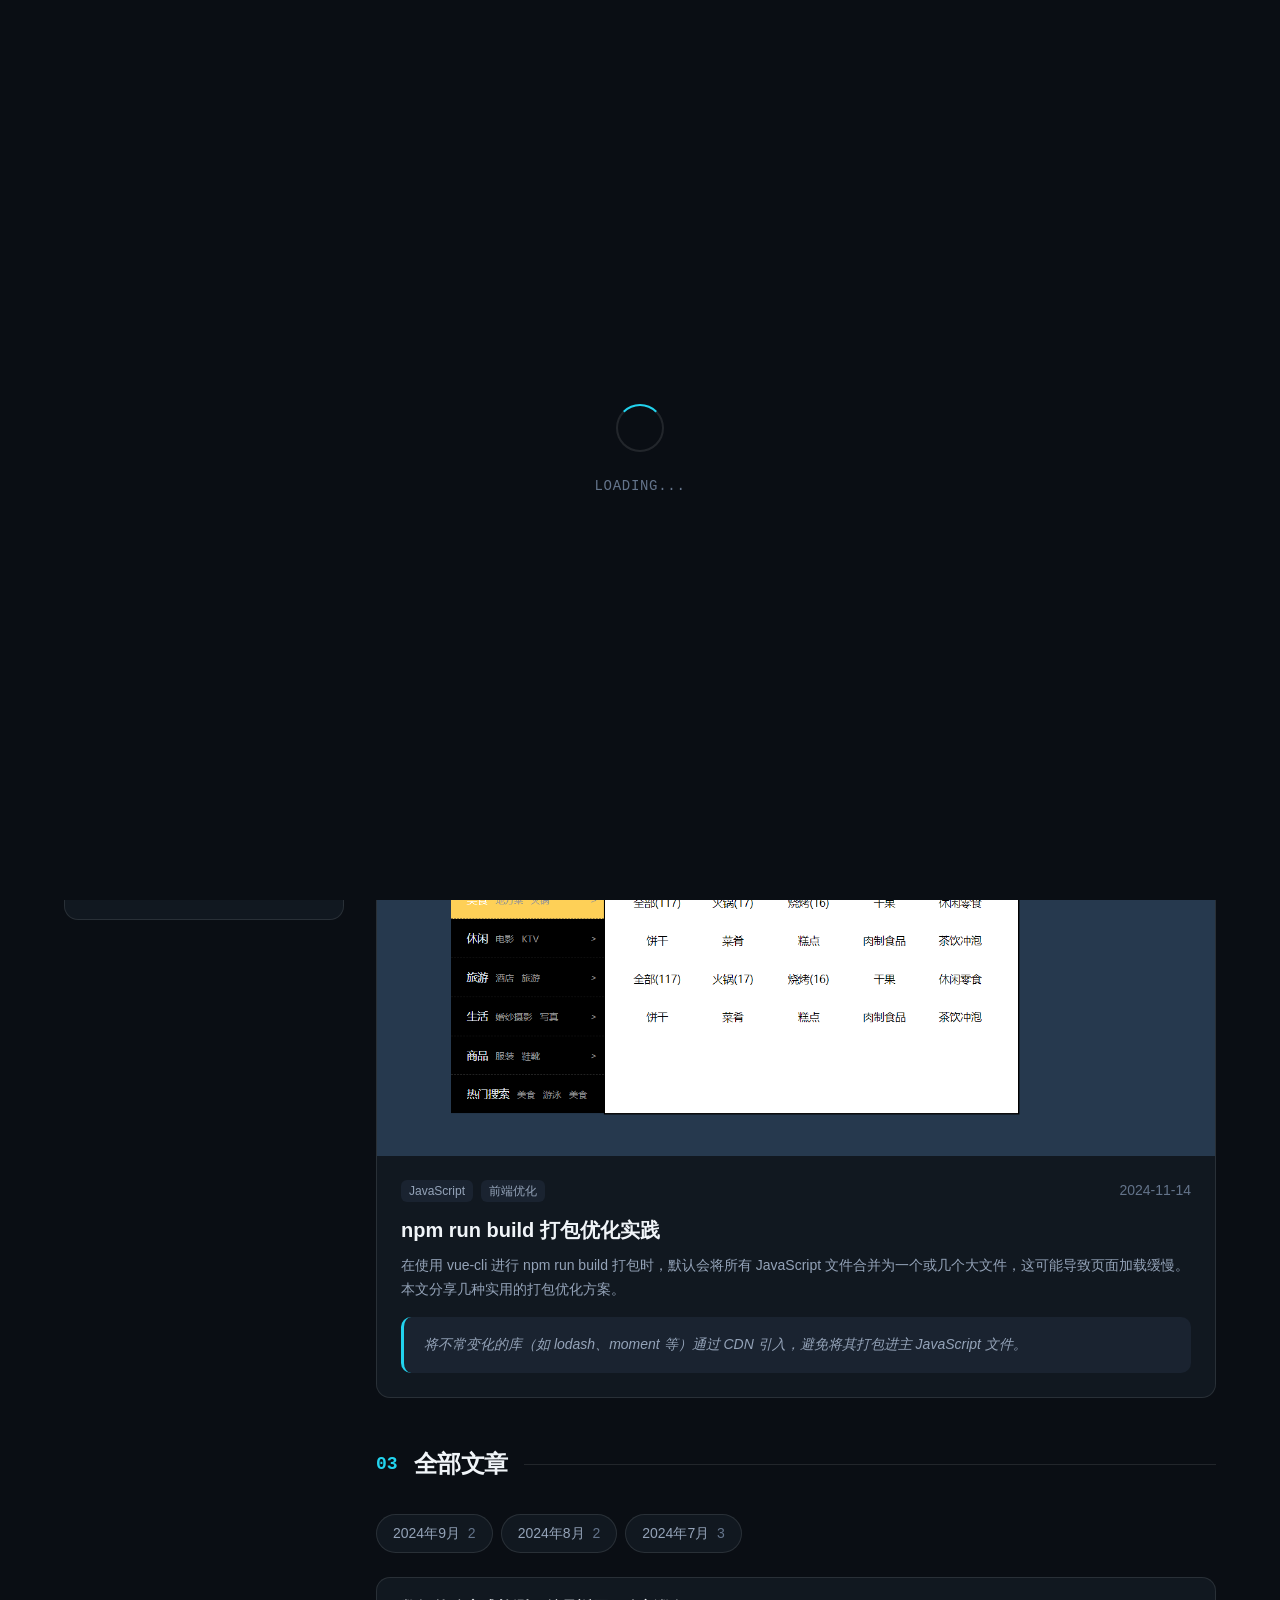
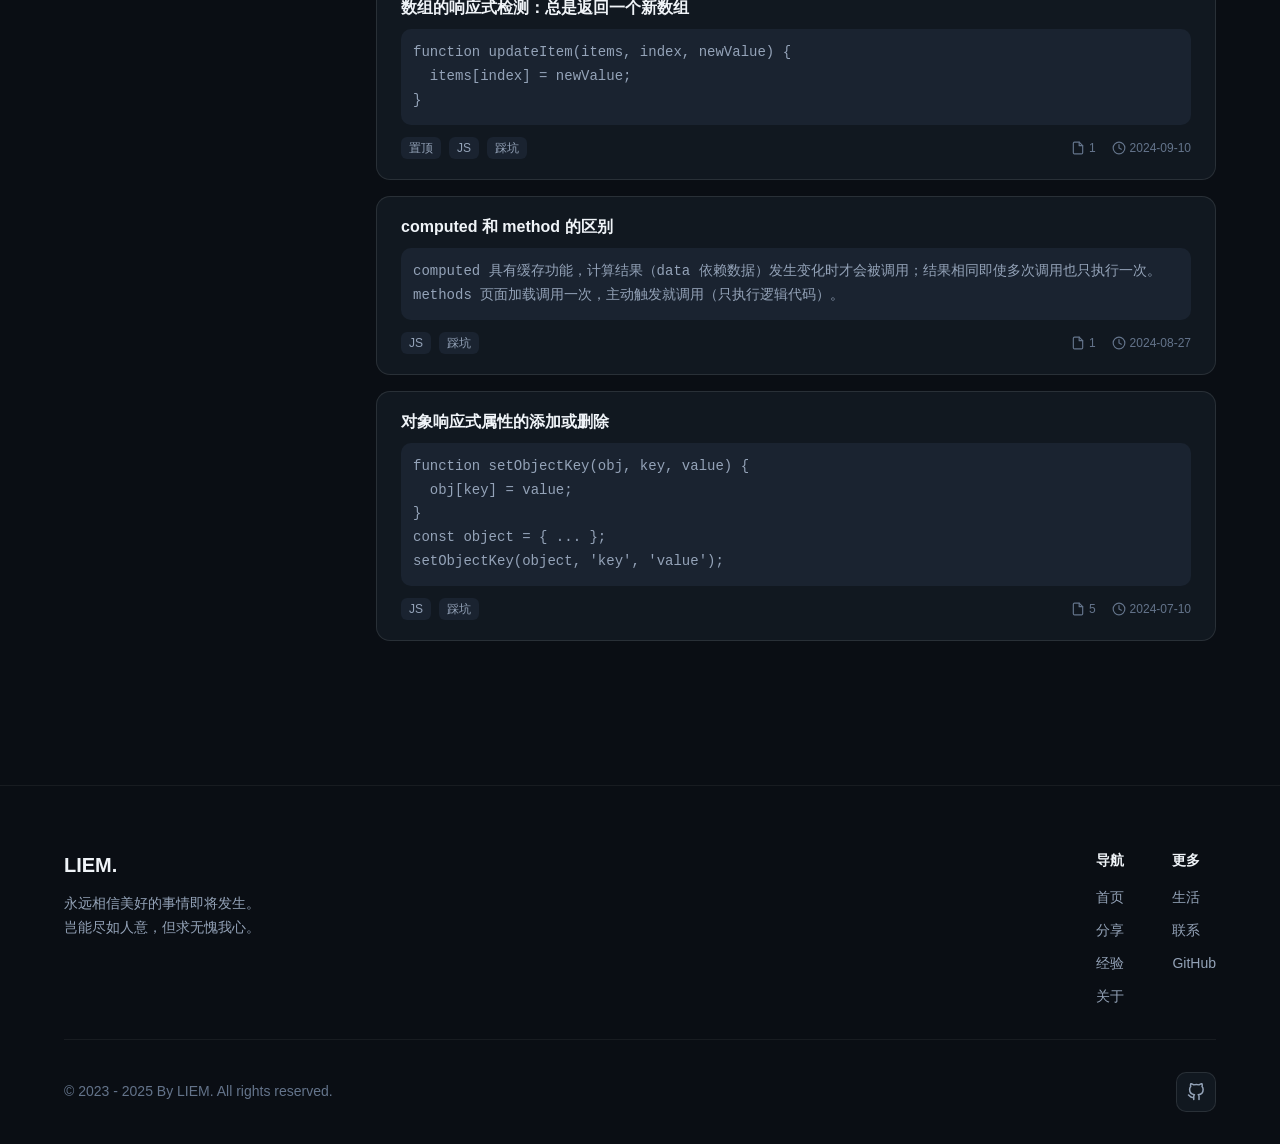
==== commit c4058baf: "feat: 全面重构设计系统和所有页面 - 重构全局设计系统:CSS变量、排版、间距、色彩系统 - 重构 index.html:现代化英雄区、技能展示、项目画廊 - 重构 home.html:项目筛选" ====
--- a/blog.html
+++ b/blog.html
@@ -1,421 +1,406 @@
-﻿<!DOCTYPE html>
-<html lang="en">
+<!DOCTYPE html>
+<html lang="zh-CN">
 
 <head>
   <meta charset="UTF-8">
   <meta http-equiv="X-UA-Compatible" content="IE=edge">
   <meta name="viewport" content="width=device-width, initial-scale=1.0">
-  <title>YB的小窝</title>
+  <title>关于我 - LIEM 的个人博客</title>
   <link rel="stylesheet" href="./css/base.css">
   <link rel="stylesheet" href="./css/blog.css">
   <script src="./js/jq.js"></script>
 </head>
 
-
 <body>
   <canvas class="canvas-wrap" id="triangle-lost-in-space" resize="true"></canvas>
 
-  <!-- loadding -->
-  <div class="lodding-wrap">
-    <div class="loadding-div"></div>
+  <!-- 加载动画 -->
+  <div class="loader" id="loader">
+    <div class="loader__content">
+      <div class="loader__spinner"></div>
+      <div class="loader__text">LOADING...</div>
+    </div>
   </div>
 
-  <!-- 主要页面 -->
-  <div class="box">
-
-    <!-- 顶部栏 -->
-    <div class="header borderafter">
-      <!-- 返回按钮 -->
-      <a style="position: absolute;left:50px;" href="javascript:history.back()">
-        <svg t="1" class="icon" viewBox="0 0 1024 1024" version="1.1" xmlns="http://www.w3.org/2000/svg" p-id="3737"
-          width="20" height="20">
-          <path
-            d="M98 468.9l322.8-322.8v184.4C743.6 376.7 881.9 607.3 928 837.8 812.7 676.4 651.3 602.6 420.8 602.6v189.1L98 468.9z"
-            p-id="3738" fill="#254665"></path>
-        </svg>
-      </a>
-
-      <div class="col">
-        <span><a href="./index.html">LIEM：Hi,Welcome To My Blog！</a></span>
-        <!-- 右边操作栏 -->
-        <div class="header-right">
-          <!-- 按钮 -->
-          <div class="min_menu-wrap" id="minmenu">
-            <span class="min_menu"></span>
+  <!-- 导航栏 -->
+  <nav class="nav">
+    <div class="nav__inner">
+      <a href="./index.html" class="nav__logo">LIEM<span>.</span></a>
+      <div class="nav__links" id="navLinks">
+        <a href="./index.html" class="nav__link">首页</a>
+        <a href="./home.html" class="nav__link">分享</a>
+        <a href="./resume.html" class="nav__link">经验</a>
+        <a href="./blog.html" class="nav__link active">关于</a>
+        <a href="./live.html" class="nav__link">生活</a>
+        <a href="./contact.html" class="nav__link">联系</a>
+      </div>
+      <div class="nav__actions">
+        <button class="nav__toggle" id="navToggle" aria-label="菜单">
+          <div class="nav__toggle-icon">
+            <span></span>
+            <span></span>
+            <span></span>
           </div>
-          <!-- 列表 -->
-          <div class="menu_list">
-            <!-- 栏目 -->
-            <ul class="header-nav">
-              <li><a href="./index.html">首页</a></li>
-              <li><a href="./home.html">分享</a></li>
-              <li><a href="./resume.html">经验</a></li>
-              <li class="active"><a href="./blog.html">关于</a></li>
-              <li><a href="./live.html">其他</a></li>
-              <li><a href="./contact.html">联系</a></li>
-            </ul>
-            <!-- 开关灯 -->
-            <span class="kaig-bottm">
-              <svg t="12" class="icon" viewBox="0 0 1024 1024" version="1.1" xmlns="http://www.w3.org/2000/svg"
-                p-id="2250" width="15" height="15">
-                <path
-                  d="M1008.535135 710.670332l-70.446388 116.386904a112.099975 112.099975 0 0 1-140.572857 43.829042l-69.422645-17.083729c-5.502624 3.1992-11.133217 6.3984-16.763809 9.341665l-18.299425 62.896276C687.335435 981.514621 639.4754 1023.744064 582.657604 1023.744064H441.764828c-56.817796 0-104.677831-42.293427-110.308423-97.703574l-18.299425-62.896276a422.166458 422.166458 0 0 1-16.827793-9.341665l-69.614597 17.083729a112.163959 112.163959 0 0 1-140.508873-43.893026L15.631361 710.542364a107.493127 107.493127 0 0 1 32.43989-144.731817L96.251206 518.910272a410.649338 410.649338 0 0 1 0-14.204448l-48.179955-46.836291a107.365159 107.365159 0 0 1-32.375906-144.731817l70.190452-116.450888a112.099975 112.099975 0 0 1 140.572857-43.893026l69.550612 17.083729c5.566608-3.1992 11.133217-6.3984 16.827794-9.341665l18.299425-62.896276C336.831061 42.229443 384.691096 0 441.508892 0H582.529636c56.817796 0 104.677831 42.293427 110.372407 97.63959l18.235441 62.704324c5.75856 3.007248 11.325169 6.142464 16.827793 9.341665l69.678581-17.083729a112.163959 112.163959 0 0 1 140.508873 43.893026l70.446388 116.514872a107.493127 107.493127 0 0 1-32.375906 144.731817l-48.179955 46.772307a414.616346 414.616346 0 0 1 0 14.204448l48.243939 46.836291c47.092227 31.928018 62.192452 94.952262 32.247938 145.115721z m-213.066733-142.23644l3.391152-31.032242a246.210447 246.210447 0 0 0 0-51.699076l-3.263184-30.904274 93.992502-91.305173-53.554612-88.553862-131.615096 32.311922-23.546113-16.059985a294.134466 294.134466 0 0 0-48.627844-26.809297l-27.513121-11.901025L568.453156 127.968008H455.649356L419.370426 252.736816l-27.705074 11.965009c-16.635841 7.166208-32.951762 16.187953-48.499875 26.745313l-23.610097 15.996001-131.487128-32.247938-53.36266 88.489878 94.056486 91.433141-3.263184 30.968258a247.874031 247.874031 0 0 0 0 51.699076l3.1992 30.904274-93.928518 91.369157 53.554612 88.489878 131.551112-32.311922 23.610097 16.059985c15.292177 10.429393 31.544114 19.451137 48.563859 26.809297l27.577106 11.965009L455.905292 895.776056h112.611848l36.342914-124.768808 27.64109-11.965009c16.699825-7.166208 32.951762-16.187953 48.563859-26.745313l23.546113-15.996001 131.423144 32.247938 53.68258-88.745814-94.184454-91.369157zM512.147232 615.846038c57.329668 0 103.846038-46.516371 103.974006-103.974006 0-57.329668-46.644339-103.974006-103.974006-103.974007S408.173225 454.542364 408.173225 511.872032 454.817564 615.846038 512.147232 615.846038z m0 127.968008c-127.968008 0-231.942014-103.910022-231.942015-231.942014 0-127.968008 103.910022-231.942014 231.942015-231.942015 127.968008 0 231.942014 103.910022 231.942014 232.133967A232.133967 232.133967 0 0 1 512.147232 743.814046z"
-                  p-id="2251"></path>
-              </svg>
-              <!-- 开关按钮 -->
-              <span class="my-radio active" id="myRadio">
-                <i></i>
-              </span>
-              <svg t="123" class="icon" viewBox="0 0 1024 1024" version="1.1" xmlns="http://www.w3.org/2000/svg"
-                p-id="3376" width="15" height="15">
-                <path
-                  d="M505.4 878.6c-196.7 0-358-150.9-374.9-343.1 1-18.6 16.1-33.4 34.9-33.4 10.8 0 20.5 4.8 26.9 12.4 0.2 0.3 0.5 0.1 0.5-0.7 41.6 44.2 100.5 71.9 166.1 71.9 127.1 0 230.1-103 230.1-230.1 0-66.1-28-125.1-72.6-166.8 0.1-0.1 0.5-0.1 0.3-0.3-7-6.5-11.4-15.7-11.4-26.1 0-19 14.9-34.1 33.7-35.3 192.1 17.1 342.9 178.3 342.9 375 0 208-168.5 376.5-376.5 376.5z"
-                  p-id="3377"></path>
-              </svg>
-            </span>
+        </button>
+      </div>
+    </div>
+  </nav>
+
+  <!-- 主内容区 -->
+  <div class="page-wrapper zz">
+    <!-- 页面标题区 -->
+    <section class="page-hero">
+      <div class="container">
+        <div class="page-hero__content">
+          <span class="section__eyebrow">About Me</span>
+          <h1 class="page-hero__title">
+            关于<span class="text-gradient">我</span>
+          </h1>
+          <p class="page-hero__subtitle">
+            永远相信美好的事情即将发生。热爱技术，热爱生活，用代码构建美好体验。
+          </p>
+        </div>
+      </div>
+    </section>
+
+    <!-- 主内容区 -->
+    <section class="section about-section">
+      <div class="container">
+        <div class="about-layout">
+          <!-- 左侧个人资料侧边栏 -->
+          <aside class="profile-sidebar">
+            <div class="profile-card card">
+              <div class="profile-card__header">
+                <div class="profile-card__avatar">
+                  <img src="./img/touxiang.jpg" alt="头像">
+                  <span class="profile-card__status">
+                    <span class="profile-card__status-dot"></span>
+                    软件工程技术
+                  </span>
+                </div>
+                <h3 class="profile-card__name">LIEM</h3>
+                <p class="profile-card__motto">永远相信美好的事情即将发生</p>
+              </div>
+
+              <div class="profile-card__divider"></div>
+
+              <div class="profile-card__section-title">联系方式</div>
+              <div class="profile-card__contacts">
+                <a href="Mailto:liem@example.com?Subject=你好&Body=来自博客的问候" class="contact-item">
+                  <div class="contact-item__icon">
+                    <svg width="16" height="16" viewBox="0 0 24 24" fill="none" stroke="currentColor" stroke-width="2" stroke-linecap="round" stroke-linejoin="round">
+                      <path d="M4 4h16c1.1 0 2 .9 2 2v12c0 1.1-.9 2-2 2H4c-1.1 0-2-.9-2-2V6c0-1.1.9-2 2-2z"></path>
+                      <polyline points="22,6 12,13 2,6"></polyline>
+                    </svg>
+                  </div>
+                  <span>发送邮件</span>
+                </a>
+                <a href="https://github.com/liem0352" target="_blank" class="contact-item">
+                  <div class="contact-item__icon">
+                    <svg width="16" height="16" viewBox="0 0 24 24" fill="none" stroke="currentColor" stroke-width="2" stroke-linecap="round" stroke-linejoin="round">
+                      <path d="M9 19c-5 1.5-5-2.5-7-3m14 6v-3.87a3.37 3.37 0 0 0-.94-2.61c3.14-.35 6.44-1.54 6.44-7A5.44 5.44 0 0 0 20 4.77 5.07 5.07 0 0 0 19.91 1S18.73.65 16 2.48a13.38 13.38 0 0 0-7 0C6.27.65 5.09 1 5.09 1A5.07 5.07 0 0 0 5 4.77a5.44 5.44 0 0 0-1.5 3.78c0 5.42 3.3 6.61 6.44 7A3.37 3.37 0 0 0 9 18.13V22"></path>
+                    </svg>
+                  </div>
+                  <span>GitHub</span>
+                </a>
+              </div>
+
+              <div class="profile-card__divider"></div>
+
+              <div class="profile-card__section-title">基本信息</div>
+              <div class="profile-card__info">
+                <div class="info-row">
+                  <span class="info-row__label">院校</span>
+                  <span class="info-row__value">University</span>
+                </div>
+                <div class="info-row">
+                  <span class="info-row__label">城市</span>
+                  <span class="info-row__value">City, Province</span>
+                </div>
+                <div class="info-row">
+                  <span class="info-row__label">专业</span>
+                  <span class="info-row__value">软件工程</span>
+                </div>
+              </div>
+            </div>
+          </aside>
+
+          <!-- 右侧主内容 -->
+          <main class="about-main">
+            <!-- 技能展示区 -->
+            <div class="skills-showcase">
+              <div class="section-block__header">
+                <span class="section-block__number">01</span>
+                <h2 class="section-block__title">技能栈</h2>
+                <div class="section-block__line"></div>
+              </div>
+              <div class="skills-showcase__grid">
+                <div class="skill-showcase-item">
+                  <svg class="skill-showcase-item__icon" viewBox="0 0 24 24" fill="none" stroke="currentColor" stroke-width="2" stroke-linecap="round" stroke-linejoin="round">
+                    <polyline points="16 18 22 12 16 6"></polyline>
+                    <polyline points="8 6 2 12 8 18"></polyline>
+                  </svg>
+                  <span class="skill-showcase-item__name">HTML / CSS</span>
+                </div>
+                <div class="skill-showcase-item">
+                  <svg class="skill-showcase-item__icon" viewBox="0 0 24 24" fill="none" stroke="currentColor" stroke-width="2" stroke-linecap="round" stroke-linejoin="round">
+                    <path d="M12 2L2 7l10 5 10-5-10-5z"></path>
+                    <path d="M2 17l10 5 10-5"></path>
+                    <path d="M2 12l10 5 10-5"></path>
+                  </svg>
+                  <span class="skill-showcase-item__name">JavaScript</span>
+                </div>
+                <div class="skill-showcase-item">
+                  <svg class="skill-showcase-item__icon" viewBox="0 0 24 24" fill="none" stroke="currentColor" stroke-width="2" stroke-linecap="round" stroke-linejoin="round">
+                    <path d="M14 2H6a2 2 0 0 0-2 2v16a2 2 0 0 0 2 2h12a2 2 0 0 0 2-2V8z"></path>
+                    <polyline points="14 2 14 8 20 8"></polyline>
+                    <line x1="16" y1="13" x2="8" y2="13"></line>
+                    <line x1="16" y1="17" x2="8" y2="17"></line>
+                    <polyline points="10 9 9 9 8 9"></polyline>
+                  </svg>
+                  <span class="skill-showcase-item__name">Java</span>
+                </div>
+                <div class="skill-showcase-item">
+                  <svg class="skill-showcase-item__icon" viewBox="0 0 24 24" fill="none" stroke="currentColor" stroke-width="2" stroke-linecap="round" stroke-linejoin="round">
+                    <ellipse cx="12" cy="5" rx="9" ry="3"></ellipse>
+                    <path d="M21 12c0 1.66-4 3-9 3s-9-1.34-9-3"></path>
+                    <path d="M3 5v14c0 1.66 4 3 9 3s9-1.34 9-3V5"></path>
+                  </svg>
+                  <span class="skill-showcase-item__name">MySQL</span>
+                </div>
+                <div class="skill-showcase-item">
+                  <svg class="skill-showcase-item__icon" viewBox="0 0 24 24" fill="none" stroke="currentColor" stroke-width="2" stroke-linecap="round" stroke-linejoin="round">
+                    <path d="M9 19c-5 1.5-5-2.5-7-3m14 6v-3.87a3.37 3.37 0 0 0-.94-2.61c3.14-.35 6.44-1.54 6.44-7A5.44 5.44 0 0 0 20 4.77 5.07 5.07 0 0 0 19.91 1S18.73.65 16 2.48a13.38 13.38 0 0 0-7 0C6.27.65 5.09 1 5.09 1A5.07 5.07 0 0 0 5 4.77a5.44 5.44 0 0 0-1.5 3.78c0 5.42 3.3 6.61 6.44 7A3.37 3.37 0 0 0 9 18.13V22"></path>
+                  </svg>
+                  <span class="skill-showcase-item__name">Git</span>
+                </div>
+                <div class="skill-showcase-item">
+                  <svg class="skill-showcase-item__icon" viewBox="0 0 24 24" fill="none" stroke="currentColor" stroke-width="2" stroke-linecap="round" stroke-linejoin="round">
+                    <rect x="2" y="2" width="20" height="20" rx="2.18" ry="2.18"></rect>
+                    <line x1="7" y1="2" x2="7" y2="22"></line>
+                    <line x1="17" y1="2" x2="17" y2="22"></line>
+                    <line x1="2" y1="12" x2="22" y2="12"></line>
+                    <line x1="2" y1="7" x2="7" y2="7"></line>
+                    <line x1="2" y1="17" x2="7" y2="17"></line>
+                    <line x1="17" y1="17" x2="22" y2="17"></line>
+                    <line x1="17" y1="7" x2="22" y2="7"></line>
+                  </svg>
+                  <span class="skill-showcase-item__name">中间件</span>
+                </div>
+                <div class="skill-showcase-item">
+                  <svg class="skill-showcase-item__icon" viewBox="0 0 24 24" fill="none" stroke="currentColor" stroke-width="2" stroke-linecap="round" stroke-linejoin="round">
+                    <circle cx="12" cy="12" r="10"></circle>
+                    <path d="M12 2a15.3 15.3 0 0 1 4 10 15.3 15.3 0 0 1-4 10 15.3 15.3 0 0 1-4-10 15.3 15.3 0 0 1 4-10z"></path>
+                    <line x1="2" y1="12" x2="22" y2="12"></line>
+                  </svg>
+                  <span class="skill-showcase-item__name">SpringBoot</span>
+                </div>
+                <div class="skill-showcase-item">
+                  <svg class="skill-showcase-item__icon" viewBox="0 0 24 24" fill="none" stroke="currentColor" stroke-width="2" stroke-linecap="round" stroke-linejoin="round">
+                    <circle cx="12" cy="12" r="3"></circle>
+                    <path d="M19.4 15a1.65 1.65 0 0 0 .33 1.82l.06.06a2 2 0 0 1 0 2.83 2 2 0 0 1-2.83 0l-.06-.06a1.65 1.65 0 0 0-1.82-.33 1.65 1.65 0 0 0-1 1.51V21a2 2 0 0 1-2 2 2 2 0 0 1-2-2v-.09A1.65 1.65 0 0 0 9 19.4a1.65 1.65 0 0 0-1.82.33l-.06.06a2 2 0 0 1-2.83 0 2 2 0 0 1 0-2.83l.06-.06a1.65 1.65 0 0 0 .33-1.82 1.65 1.65 0 0 0-1.51-1H3a2 2 0 0 1-2-2 2 2 0 0 1 2-2h.09A1.65 1.65 0 0 0 4.6 9a1.65 1.65 0 0 0-.33-1.82l-.06-.06a2 2 0 0 1 0-2.83 2 2 0 0 1 2.83 0l.06.06a1.65 1.65 0 0 0 1.82.33H9a1.65 1.65 0 0 0 1-1.51V3a2 2 0 0 1 2-2 2 2 0 0 1 2 2v.09a1.65 1.65 0 0 0 1 1.51 1.65 1.65 0 0 0 1.82-.33l.06-.06a2 2 0 0 1 2.83 0 2 2 0 0 1 0 2.83l-.06.06a1.65 1.65 0 0 0-.33 1.82V9a1.65 1.65 0 0 0 1.51 1H21a2 2 0 0 1 2 2 2 2 0 0 1-2 2h-.09a1.65 1.65 0 0 0-1.51 1z"></path>
+                  </svg>
+                  <span class="skill-showcase-item__name">更多技能</span>
+                </div>
+              </div>
+            </div>
+
+            <!-- 精选文章区 -->
+            <div class="articles-section">
+              <div class="section-block__header">
+                <span class="section-block__number">02</span>
+                <h2 class="section-block__title">精选文章</h2>
+                <div class="section-block__line"></div>
+              </div>
+              <article class="featured-article">
+                <div class="featured-article__image">
+                  <span class="featured-article__badge">置顶</span>
+                  <img src="./img/project/daohanglan.png" alt="文章封面">
+                </div>
+                <div class="featured-article__content">
+                  <div class="featured-article__meta">
+                    <div class="featured-article__tags">
+                      <span class="featured-article__tag">JavaScript</span>
+                      <span class="featured-article__tag">前端优化</span>
+                    </div>
+                    <span>2024-11-14</span>
+                  </div>
+                  <h3 class="featured-article__title">
+                    npm run build 打包优化实践
+                  </h3>
+                  <p class="featured-article__excerpt">
+                    在使用 vue-cli 进行 npm run build 打包时，默认会将所有 JavaScript 文件合并为一个或几个大文件，这可能导致页面加载缓慢。本文分享几种实用的打包优化方案。
+                  </p>
+                  <div class="featured-article__highlight">
+                    将不常变化的库（如 lodash、moment 等）通过 CDN 引入，避免将其打包进主 JavaScript 文件。
+                  </div>
+                </div>
+              </article>
+            </div>
+
+            <!-- 全部文章区 -->
+            <div class="articles-section">
+              <div class="section-block__header">
+                <span class="section-block__number">03</span>
+                <h2 class="section-block__title">全部文章</h2>
+                <div class="section-block__line"></div>
+              </div>
+
+              <!-- 时间归档 -->
+              <div class="archive-tags">
+                <span class="archive-tag">2024年9月 <i>2</i></span>
+                <span class="archive-tag">2024年8月 <i>2</i></span>
+                <span class="archive-tag">2024年7月 <i>3</i></span>
+              </div>
+
+              <!-- 文章列表 -->
+              <div class="articles-list">
+                <article class="article-item">
+                  <h4 class="article-item__title">数组的响应式检测：总是返回一个新数组</h4>
+                  <pre class="article-item__preview">function updateItem(items, index, newValue) {
+  items[index] = newValue;
+}</pre>
+                  <div class="article-item__meta">
+                    <div class="article-item__tags">
+                      <span class="article-item__tag">置顶</span>
+                      <span class="article-item__tag">JS</span>
+                      <span class="article-item__tag">踩坑</span>
+                    </div>
+                    <div class="article-item__stats">
+                      <span class="article-item__stat">
+                        <svg width="14" height="14" viewBox="0 0 24 24" fill="none" stroke="currentColor" stroke-width="2" stroke-linecap="round" stroke-linejoin="round">
+                          <path d="M14 2H6a2 2 0 0 0-2 2v16a2 2 0 0 0 2 2h12a2 2 0 0 0 2-2V8z"></path>
+                          <polyline points="14 2 14 8 20 8"></polyline>
+                        </svg>
+                        1
+                      </span>
+                      <span class="article-item__stat">
+                        <svg width="14" height="14" viewBox="0 0 24 24" fill="none" stroke="currentColor" stroke-width="2" stroke-linecap="round" stroke-linejoin="round">
+                          <circle cx="12" cy="12" r="10"></circle>
+                          <polyline points="12 6 12 12 16 14"></polyline>
+                        </svg>
+                        2024-09-10
+                      </span>
+                    </div>
+                  </div>
+                </article>
+
+                <article class="article-item">
+                  <h4 class="article-item__title">computed 和 method 的区别</h4>
+                  <p class="article-item__preview" style="font-family: var(--font-mono); background: var(--bg-tertiary); padding: var(--space-3); border-radius: var(--radius-md); white-space: pre-wrap;">computed 具有缓存功能，计算结果（data 依赖数据）发生变化时才会被调用；结果相同即使多次调用也只执行一次。
+methods 页面加载调用一次，主动触发就调用（只执行逻辑代码）。</p>
+                  <div class="article-item__meta">
+                    <div class="article-item__tags">
+                      <span class="article-item__tag">JS</span>
+                      <span class="article-item__tag">踩坑</span>
+                    </div>
+                    <div class="article-item__stats">
+                      <span class="article-item__stat">
+                        <svg width="14" height="14" viewBox="0 0 24 24" fill="none" stroke="currentColor" stroke-width="2" stroke-linecap="round" stroke-linejoin="round">
+                          <path d="M14 2H6a2 2 0 0 0-2 2v16a2 2 0 0 0 2 2h12a2 2 0 0 0 2-2V8z"></path>
+                          <polyline points="14 2 14 8 20 8"></polyline>
+                        </svg>
+                        1
+                      </span>
+                      <span class="article-item__stat">
+                        <svg width="14" height="14" viewBox="0 0 24 24" fill="none" stroke="currentColor" stroke-width="2" stroke-linecap="round" stroke-linejoin="round">
+                          <circle cx="12" cy="12" r="10"></circle>
+                          <polyline points="12 6 12 12 16 14"></polyline>
+                        </svg>
+                        2024-08-27
+                      </span>
+                    </div>
+                  </div>
+                </article>
+
+                <article class="article-item">
+                  <h4 class="article-item__title">对象响应式属性的添加或删除</h4>
+                  <pre class="article-item__preview">function setObjectKey(obj, key, value) {
+  obj[key] = value;
+}
+const object = { ... };
+setObjectKey(object, 'key', 'value');</pre>
+                  <div class="article-item__meta">
+                    <div class="article-item__tags">
+                      <span class="article-item__tag">JS</span>
+                      <span class="article-item__tag">踩坑</span>
+                    </div>
+                    <div class="article-item__stats">
+                      <span class="article-item__stat">
+                        <svg width="14" height="14" viewBox="0 0 24 24" fill="none" stroke="currentColor" stroke-width="2" stroke-linecap="round" stroke-linejoin="round">
+                          <path d="M14 2H6a2 2 0 0 0-2 2v16a2 2 0 0 0 2 2h12a2 2 0 0 0 2-2V8z"></path>
+                          <polyline points="14 2 14 8 20 8"></polyline>
+                        </svg>
+                        5
+                      </span>
+                      <span class="article-item__stat">
+                        <svg width="14" height="14" viewBox="0 0 24 24" fill="none" stroke="currentColor" stroke-width="2" stroke-linecap="round" stroke-linejoin="round">
+                          <circle cx="12" cy="12" r="10"></circle>
+                          <polyline points="12 6 12 12 16 14"></polyline>
+                        </svg>
+                        2024-07-10
+                      </span>
+                    </div>
+                  </div>
+                </article>
+              </div>
+            </div>
+          </main>
+        </div>
+      </div>
+    </section>
+
+    <!-- 页脚 -->
+    <footer class="footer">
+      <div class="container">
+        <div class="footer__inner">
+          <div class="footer__top">
+            <div class="footer__brand">
+              <div class="footer__logo">LIEM<span>.</span></div>
+              <p class="footer__tagline">
+                永远相信美好的事情即将发生。<br>
+                岂能尽如人意，但求无愧我心。
+              </p>
+            </div>
+            <div class="footer__links">
+              <div>
+                <h4 class="footer__column-title">导航</h4>
+                <div class="footer__column-links">
+                  <a href="./index.html" class="footer__column-link">首页</a>
+                  <a href="./home.html" class="footer__column-link">分享</a>
+                  <a href="./resume.html" class="footer__column-link">经验</a>
+                  <a href="./blog.html" class="footer__column-link">关于</a>
+                </div>
+              </div>
+              <div>
+                <h4 class="footer__column-title">更多</h4>
+                <div class="footer__column-links">
+                  <a href="./live.html" class="footer__column-link">生活</a>
+                  <a href="./contact.html" class="footer__column-link">联系</a>
+                  <a href="https://github.com/liem0352" target="_blank" class="footer__column-link">GitHub</a>
+                </div>
+              </div>
+            </div>
+          </div>
+          <div class="footer__bottom">
+            <p class="footer__copyright">© 2023 - 2025 By LIEM. All rights reserved.</p>
+            <div class="footer__social">
+              <a href="https://github.com/liem0352" target="_blank" class="hero__social-link" aria-label="GitHub">
+                <svg viewBox="0 0 24 24" fill="none" stroke="currentColor" stroke-width="2" stroke-linecap="round" stroke-linejoin="round">
+                  <path d="M9 19c-5 1.5-5-2.5-7-3m14 6v-3.87a3.37 3.37 0 0 0-.94-2.61c3.14-.35 6.44-1.54 6.44-7A5.44 5.44 0 0 0 20 4.77 5.07 5.07 0 0 0 19.91 1S18.73.65 16 2.48a13.38 13.38 0 0 0-7 0C6.27.65 5.09 1 5.09 1A5.07 5.07 0 0 0 5 4.77a5.44 5.44 0 0 0-1.5 3.78c0 5.42 3.3 6.61 6.44 7A3.37 3.37 0 0 0 9 18.13V22"></path>
+                </svg>
+              </a>
+            </div>
           </div>
         </div>
       </div>
-    </div>
-    <!-- 顶部导航 -->
-    <div class="navigation">
-      <div class="nav-titleBox co zz">
-        <!-- 占位符 -->
-        <div class="co-left"></div>
-
-        <!-- 标题 -->
-        <div class="co-right">
-          <span class="titleBox-tag">Personal Blog!</span>
-          <h1>
-            Always believe that something wonderful is about to happen.
-          </h1>
-          <a class="buttom navbtn" href="#next-one">来看看我的文章吧
-          </a>
-        </div>
-      </div>
-    </div>
-
-    <!-- 个人资料 -->
-    <div class="content zz">
-      <!-- 占位符 -->
-      <div class="co-left">
-        <!-- 个人吸盘 -->
-        <div class="me-card carbox borderbefore" id="mycard">
-          <div class="mecar-title">
-            <div class="me-image">
-              <span class="status">
-                <i>软件工程技术</i>
-              </span>
-              <img src="./img/touxiang.jpg" alt="">
-            </div>
-            <h3>LIEM x Bang</h3>
-            <p class="me-hover">
-              <span>永远相信美好的事情即将发生</span>
-            </p>
-          </div>
-          <div class="borderbotm"></div>
-          <div class="lianxi-list">
-            <a title="wx:t1y1b24">
-              <svg t="1234" class="icon" viewBox="0 0 1024 1024" version="1.1" xmlns="http://www.w3.org/2000/svg"
-                p-id="14861" width="15" height="15">
-                <path
-                  d="M506.942 345.921c25.259 0 42.134-16.916 42.134-42.107 0-25.477-16.848-41.956-42.134-41.956-25.299 0-50.668 16.48-50.668 41.956 0.028 25.204 25.409 42.107 50.668 42.107l0 0zM506.942 345.921zM271.257 261.857c-25.259 0-50.79 16.48-50.79 41.956 0 25.19 25.532 42.107 50.79 42.107 25.163 0 42.012-16.916 42.012-42.107-0.014-25.477-16.834-41.956-42.012-41.956l0 0zM271.257 261.857zM1010.654 615.492c0-133.202-123.563-246.702-275.237-258.512 0.205-1.652 0.301-3.373-0.068-5.092-30.406-141.79-182.886-248.695-354.7-248.695-194.15 0-352.119 135.387-352.119 301.793 0 89.279 45.574 169.725 131.946 233.158l-30.106 90.508c-1.939 5.885-0.177 12.37 4.506 16.452 2.853 2.458 6.445 3.741 10.076 3.741 2.335 0 4.697-0.546 6.867-1.625l113.036-56.565 13.926 2.827c34.802 7.154 64.853 13.353 101.868 13.353 10.895 0 40.878-3.987 43.404-7.182 40.755 101.99 153.094 175.61 285.273 175.61 33.86 0 68.13-8.164 98.891-15.866l87.136 47.636c2.307 1.257 4.847 1.911 7.359 1.911 3.441 0 6.881-1.161 9.639-3.413 4.847-3.932 6.841-10.404 5.038-16.33l-22.255-74.001c74.602-58.955 115.521-129.488 115.521-199.708l0 0zM409.798 665.75c-9.626 0.833-19.388 1.243-29.082 1.243-32.686 0-60.334-5.652-92.31-12.26l-18.582-3.755c-3.195-0.683-6.567-0.245-9.503 1.269l-81.687 40.892 21.231-63.775c2.076-6.24-0.205-13.053-5.57-16.821-82.07-57.207-123.659-126.894-123.659-207.093 0-144.179 139.087-261.516 310.067-261.516 151.142 0 284.959 91.955 312.579 214.261-158.475 2.076-286.706 113.487-286.706 250.32 0 19.893 3.018 39.171 8.11 57.767-1.542-0.382-3.168-0.683-4.887-0.532l0 0zM860.371 788.699c-4.875 3.673-6.935 10.007-5.188 15.852l13.804 45.903-56.647-30.993c-2.157-1.188-4.588-1.803-7.004-1.803-1.188 0-2.389 0.15-3.564 0.464-30.379 7.674-61.822 15.593-92.433 15.593-142.186 0-257.857-97.717-257.857-217.811 0-120.095 115.658-217.771 257.857-217.771 139.469 0 257.325 99.724 257.325 217.771 0 59.87-37.738 121.255-106.291 172.797l0 0zM868.181 797.178zM616.454 506.006c-16.848 0-33.696 16.971-33.696 33.792 0 16.944 16.848 33.669 33.696 33.669 25.313 0 42.038-16.725 42.038-33.669 0-16.848-16.725-33.792-42.038-33.792l0 0zM616.454 506.006zM801.58 506.006c-16.603 0-33.451 16.971-33.451 33.792 0 16.944 16.848 33.669 33.451 33.669 25.231 0 42.257-16.725 42.257-33.669 0-16.848-16.998-33.792-42.257-33.792l0 0zM801.58 506.006z"
-                  p-id="14862"></path>
-              </svg>
-            </a>
-            <a title="email:liem@example.com" href="Mailto:liem@example.com?Subject=邮箱标题&amp;Body=邮箱内容！">
-              <svg t="12345" class="icon" viewBox="0 0 1024 1024" version="1.1" xmlns="http://www.w3.org/2000/svg"
-                p-id="17271" width="15" height="15">
-                <path
-                  d="M983.899806 785.385782V224.886223h0.180631l-0.180631-4.696419c-0.180632-5.238314-0.722526-10.476627-1.806315-15.714941-2.890104-25.469042-21.675781-44.977245-45.519139-47.686717H122.287529c-11.741048 0-23.482096 1.625684-34.861881 5.238314-30.346093 10.295996-50.757453 40.100194-50.576821 74.058917v534.849885c-0.361263 21.314518 5.780208 42.087141 17.701887 59.789028l0.361263 0.722526 5.418946 3.973893c18.243782 21.856412 44.977245 34.319986 73.517022 34.500618H904.421944c37.751984 0 70.265655-27.094726 79.477862-66.291763l0.180631-0.541894c0.361263-5.96084 0.361263-11.741048-0.180631-17.701888zM390.16405 547.494091l55.453872 49.854295 43.893456 40.100194c5.418945 5.96084 13.005468 9.57347 21.133886 9.57347 7.947786 0 15.534309-3.431999 21.133886-9.57347l101.153642-91.941436 272.753572 263.721997H126.622685L390.16405 547.494091z m120.119951 30.346092L111.449638 216.03528H115.604163c214.409596-0.903158 703.559711-2.890104 793.875463-0.361263l-399.195625 362.166166z m165.458458-69.72376l251.619686-227.956959v474.518963L675.742459 508.116423z m-328.568707 0.180631L93.205856 760.278003V278.895043l253.967896 229.402011z"
-                  p-id="17272"></path>
-              </svg>
-            </a>
-            <a title="QQ: liem">
-              <svg t="123456" class="icon" viewBox="0 0 1024 1024" version="1.1" xmlns="http://www.w3.org/2000/svg"
-                p-id="18277" width="15" height="15">
-                <path
-                  d="M537.576602 0c345.434577 0 362.285044 329.787714 362.285044 329.787714 52.356809 69.207276 24.072096 131.794725 24.072096 131.794725 168.504671 264.793055 59.578437 341.22196 29.488318 346.638181-29.488318 5.416222-58.374833-32.49733-58.374833-32.49733s-9.628838 37.913551-33.700934 58.374833c87.86315 40.922563 72.216288 92.075767 72.216288 92.075767s-18.655874 154.061414-383.94993 56.569425l-31.293725-5.416222c-350.248996 126.378504-393.578768-43.931575-393.578768-43.931575s-14.443258-71.012683 53.560413-97.491989c-39.718958-24.072096-53.560413-75.2253-53.560413-75.2253s-35.506341 57.77303-81.845126 36.709946C-3.443754 775.723291-31.728467 587.359141 143.997834 451.351799c0 0-25.275701-80.641521 32.49733-128.785713C176.495163 322.566085 192.142025 0 537.576602 0L537.576602 0 537.576602 0zM230.055576 341.22196C153.626672 406.216619 204.779876 471.211278 204.779876 471.211278 36.275204 574.72129 66.365324 742.022357 66.365324 742.022357s27.081108-13.239653 45.736982-52.356809c19.257677-39.117156 48.745994 6.619826 48.745994 6.619826s18.655874 89.066755 74.623497 123.971294c56.569425 34.904539-2.40721 57.171228-2.40721 57.171228s-61.985647 0.601802-56.569425 43.329773c5.416222 42.126168 205.81642 95.084779 325.575097 1.203605l63.791054 8.425234c209.427235 72.81809 312.937247 4.814419 319.557073-8.425234 6.619826-13.239653-31.895527-38.515353-67.401869-53.560413-35.506341-15.04506-44.533377-30.691922-13.239653-51.153204 31.293725-21.063084 43.931575-62.587449 61.985647-105.31542 18.054072-42.72797 45.736982-21.664886 49.347797-9.628838 3.610814 12.036048 29.488318 52.356809 29.488318 52.356809s68.003671-72.216288-73.419893-285.856139c0 0 30.691922-63.791054-21.063084-116.147863 0 0-12.63785-300.299397-320.158876-300.299397C224.639355 52.356809 230.055576 341.22196 230.055576 341.22196L230.055576 341.22196 230.055576 341.22196z"
-                  p-id="18278"></path>
-              </svg>
-            </a>
-          </div>
-          <div class="borderbotm"></div>
-          <div class="mecar-bottm">
-            <div>
-              <span class="mecarbottm-key">院校</span>
-              <span class="mecarbottm-value">University</span>
-            </div>
-            <div>
-              <span class="mecarbottm-key">所在城市</span>
-              <span class="mecarbottm-value">City, Province</span>
-            </div>
-            <div>
-              <span class="mecarbottm-key">班级</span>
-              <span class="mecarbottm-value">Software Engineering Class</span>
-            </div>
-
-          </div>
-          <div class="borderbotm"></div>
-          <div class="buttom-box ">
-            <a class="button" href="Mailto:liem@example.com?Subject=邮箱标题&amp;Body=邮箱内容！">联系我</a>
-          </div>
-        </div>
-      </div>
-      <!-- 主要内容部分 -->
-      <div class="co-right" id="next-one">
-        <div class="content-li li1">
-          <div class="li1-box borderbefore">
-            <svg t="1663164259401" class="icon" viewBox="0 0 1024 1024" version="1.1" xmlns="http://www.w3.org/2000/svg"
-              p-id="1936" width="30" height="30">
-              <path
-                d="M128 0l888.832 0-72.704 843.776-376.832 115.712-358.4-115.712zM839.68 254.976l21.504-128-572.416-1.024 36.864 384 372.736 0 0 100.352-124.928 44.032-130.048-46.08-8.192-54.272-102.4 1.024 15.36 135.168 219.136 76.8 230.4-72.704 29.696-309.248-405.504 0-10.24-130.048 428.032 0z"
-                p-id="1937"></path>
-            </svg>
-            <p>HTML、CSS、JS</p>
-          </div>
-          <div class="li1-box borderbefore">
-            <svg t="1663164308088" class="icon" viewBox="0 0 1024 1024" version="1.1" xmlns="http://www.w3.org/2000/svg"
-              p-id="2882" width="30" height="30">
-              <path
-                d="M377.642667 791.893333s-39.125333 22.784 27.861333 30.464c81.152 9.301333 122.624 7.978667 212.010667-9.002666 0 0 23.552 14.762667 56.362666 27.562666-200.490667 85.888-453.674667-5.034667-296.234666-49.024m-24.533334-112.085333s-43.861333 32.469333 23.125334 39.424c86.698667 8.917333 155.136 9.685333 273.621333-13.141333 0 0 16.384 16.597333 42.112 25.685333-242.304 70.869333-512.298667 5.546667-338.858667-51.968m206.506667-190.208c49.408 56.874667-12.970667 108.074667-12.970667 108.074667s125.397333-64.768 67.797334-145.834667c-53.802667-75.605333-95.061333-113.152 128.298666-242.688 0-0.042667-350.549333 87.509333-183.125333 280.448m265.130667 385.237333s28.970667 23.850667-31.872 42.282667c-115.712 35.072-481.621333 45.610667-583.210667 1.408-36.522667-15.914667 32-37.973333 53.504-42.581333 22.485333-4.864 35.328-3.968 35.328-3.968-40.661333-28.629333-262.656 56.192-112.768 80.512 408.746667 66.261333 745.045333-29.866667 639.018667-77.653334M396.458667 563.626667s-186.112 44.202667-65.877334 60.245333c50.730667 6.784 151.936 5.248 246.186667-2.645333 77.056-6.485333 154.368-20.352 154.368-20.352s-27.178667 11.605333-46.848 25.045333c-188.970667 49.706667-554.069333 26.581333-448.938667-24.234667 88.832-42.922667 161.109333-38.058667 161.109334-38.058666m333.824 186.624c192.128-99.84 103.296-195.797333 41.301333-182.826667-15.146667 3.157333-21.973333 5.888-21.973333 5.888s5.632-8.832 16.426666-12.672c122.666667-43.136 217.002667 127.189333-39.594666 194.645333 0-0.042667 2.986667-2.645333 3.84-5.034666M614.442667 0s106.410667 106.410667-100.906667 270.08c-166.229333 131.285333-37.888 206.165333-0.042667 291.669333-97.024-87.594667-168.234667-164.608-120.490666-236.330666 70.144-105.344 264.405333-156.373333 221.44-325.418667M415.317333 1020.757333c184.405333 11.818667 467.584-6.528 474.282667-93.781333 0 0-12.885333 33.066667-152.405333 59.349333-157.354667 29.610667-351.530667 26.154667-466.645334 7.168 0-0.042667 23.594667 19.498667 144.768 27.264"
-                p-id="2883"></path>
-            </svg>
-            <p>Java、SpringBoot</p>
-          </div>
-          <div class="li1-box borderbefore">
-            <svg t="1663164338148" class="icon" viewBox="0 0 1024 1024" version="1.1" xmlns="http://www.w3.org/2000/svg"
-              p-id="3834" width="30" height="30">
-              <path
-                d="M246.744812 635.667692h-14.572307a183.138462 183.138462 0 0 1-109.883077-36.233846 18.510769 18.510769 0 0 0-24.812308 3.544616H95.901735a17.329231 17.329231 0 0 0 3.544616 24.418461A215.433846 215.433846 0 0 0 232.172505 669.538462h14.572307a17.723077 17.723077 0 1 0 0-35.052308zM781.981735 102.793846a17.329231 17.329231 0 0 0 12.996923-5.513846 16.147692 16.147692 0 0 0 4.726154-12.603077 16.147692 16.147692 0 0 0-5.513846-12.209231 18.116923 18.116923 0 0 0-24.812308 0 16.541538 16.541538 0 0 0-4.726153 11.815385 17.723077 17.723077 0 0 0 17.32923 18.510769zM873.747889 270.572308V256a250.486154 250.486154 0 0 0-33.083077-124.455385 17.723077 17.723077 0 0 0-24.024615-6.301538 17.329231 17.329231 0 0 0-6.301539 24.024615 215.433846 215.433846 0 0 1 28.356924 106.732308 169.353846 169.353846 0 0 1 0 24.418462 16.935385 16.935385 0 0 0 12.20923 18.510769 174.08 174.08 0 0 1 120.91077 163.446154 177.230769 177.230769 0 0 1-179.593847 173.292307h-14.572307a17.723077 17.723077 0 1 0 0 35.052308h14.572307a211.889231 211.889231 0 0 0 214.646154-208.344615 207.163077 207.163077 0 0 0-133.12-191.803077zM732.750966 29.144615a272.147692 272.147692 0 0 0-265.846154 11.815385A258.363077 258.363077 0 0 0 371.594043 146.116923a150.843077 150.843077 0 0 0-73.649231-18.904615 147.298462 147.298462 0 0 0-149.267692 143.36A207.556923 207.556923 0 0 0 17.132505 462.375385a202.830769 202.830769 0 0 0 31.901538 109.48923 18.116923 18.116923 0 0 0 14.966154 7.876923 17.329231 17.329231 0 0 0 9.452308-2.756923 15.753846 15.753846 0 0 0 7.483077-11.027692 15.36 15.36 0 0 0-2.363077-14.572308 170.535385 170.535385 0 0 1-25.993847-90.584615 174.08 174.08 0 0 1 118.153847-163.052308 17.329231 17.329231 0 0 0 12.20923-18.116923 82.313846 82.313846 0 0 1 0-9.452307 111.852308 111.852308 0 0 1 115.003077-107.913847 118.153846 118.153846 0 0 1 70.498462 24.024616 18.904615 18.904615 0 0 0 15.753846 3.150769 19.692308 19.692308 0 0 0 11.815385-10.633846 233.156923 233.156923 0 0 1 320.590769-118.153846 17.723077 17.723077 0 0 0 16.147692-31.507693zM511.409428 459.224615a630.153846 630.153846 0 0 0-67.741539 3.15077 17.329231 17.329231 0 0 0-15.753846 19.298461 17.723077 17.723077 0 0 0 19.298462 15.753846c20.48-1.969231 42.141538-3.150769 64.196923-3.150769 106.732308 0 171.716923 23.630769 176.836923 34.658462-5.12 12.603077-70.104615 35.84-176.836923 35.84s-170.929231-23.236923-176.443077-34.264616c0-2.756923 12.209231-12.603077 45.292307-21.267692a17.723077 17.723077 0 0 0 12.603077-21.661539 18.116923 18.116923 0 0 0-21.267692-12.996923c-47.655385 12.603077-71.68 31.113846-71.68 55.138462v370.609231a17.723077 17.723077 0 0 0 17.723077 17.723077 17.723077 17.723077 0 0 0 17.723077-17.723077v-46.08a472.615385 472.615385 0 0 0 176.443077 28.356923 474.978462 474.978462 0 0 0 174.867692-28.356923v98.461538c-5.12 12.603077-70.104615 35.84-176.836923 35.84-89.796923 0-157.538462-16.935385-174.08-33.083077a17.723077 17.723077 0 0 0-25.206154 0 17.723077 17.723077 0 0 0 0 24.812308c27.963077 25.993846 105.944615 42.535385 196.923077 42.535385 78.769231 0 211.889231-14.966154 211.889231-70.498462v-192.984615a17.723077 17.723077 0 0 0-17.723077-17.723077 17.723077 17.723077 0 0 0-17.723077 17.723077v51.987692c-5.12 12.603077-70.104615 36.233846-176.836923 36.233846s-171.716923-23.630769-176.443077-35.446154V712.861538a472.615385 472.615385 0 0 0 176.443077 28.75077c78.769231 0 211.889231-14.966154 211.889231-70.892308v-140.996923c4.332308-57.107692-128.787692-70.498462-207.556923-70.498462z m0 246.941539c-106.732308 0-171.716923-23.236923-176.443077-35.446154v-99.249231a465.526154 465.526154 0 0 0 176.443077 28.750769 467.495385 467.495385 0 0 0 175.261538-28.750769V669.538462c-3.544615 13.390769-68.529231 36.627692-175.261538 36.627692z"
-                fill="#333333" p-id="3835"></path>
-            </svg>
-            <p>Mysql</p>
-          </div>
-          <div class="li1-box borderbefore">
-            <svg t="1663164362075" class="icon" viewBox="0 0 1024 1024" version="1.1" xmlns="http://www.w3.org/2000/svg"
-              p-id="4757" width="30" height="30">
-              <path
-                d="M695.765333 981.333333h-276.053333c-26.794667 0-47.317333-21.077333-47.317333-48.64V739.84c0-29.184 6.314667-56.746667 17.365333-81.066667-129.365333-48.64-214.528-150.784-214.528-264.277333 0-53.504 17.365333-103.765333 50.474667-147.498667-12.629333-42.154667-15.786667-95.658667-12.629334-157.269333C216.234667 62.122667 236.8 42.666667 261.973333 42.666667c14.208 0 134.101333 1.621333 203.52 64.853333a504.448 504.448 0 0 1 184.533334 0C717.866667 44.288 837.717333 42.666667 853.504 42.666667c25.216 0 45.738667 19.456 47.317333 45.397333 4.693333 61.610667 0 115.114667-12.629333 157.269333C921.301333 290.688 938.666667 340.906667 938.666667 392.832c0 113.493333-85.162667 215.637333-214.528 264.277333a207.786667 207.786667 0 0 1 17.365333 81.066667v192.896c1.578667 27.562667-20.48 50.261333-45.738667 50.261333z m-228.693333-97.28h181.333333V739.84c0-27.562667-12.586667-53.504-33.109333-71.338667-14.165333-11.349333-20.48-30.805333-15.786667-50.261333 4.778667-17.834667 18.944-32.426667 36.309334-35.669333 123.050667-24.32 208.213333-102.144 208.213333-189.696 0-47.018667-25.258667-82.688-45.738667-105.386667-14.208-14.549333-17.365333-35.626667-7.893333-55.082667 6.314667-12.970667 15.786667-40.533333 15.786667-89.173333-39.466667 6.485333-85.205333 19.456-102.528 45.397333-11.093333 16.213333-31.573333 24.32-50.474667 19.456a393.045333 393.045333 0 0 0-194.005333 0c-18.944 4.864-37.888-3.242667-50.474667-19.456-17.365333-25.941333-63.146667-38.912-102.528-45.397333 1.578667 48.64 9.429333 76.202667 15.786667 89.173333 7.850667 17.834667 4.693333 40.533333-7.936 55.082667-20.48 22.698667-45.738667 58.368-45.738667 105.386667 0 87.552 85.205333 163.754667 208.213333 189.696 17.365333 3.242667 31.573333 17.834667 36.266667 35.669333 4.736 17.834667-1.578667 37.290667-15.786667 50.261333a95.104 95.104 0 0 0-33.109333 71.296v144.298667h3.157333z"
-                p-id="4758"></path>
-              <path
-                d="M403.968 788.394667c-212.949333 0-309.162667-194.56-313.898667-202.666667-11.050667-24.32-1.578667-53.461333 20.48-64.810667 23.68-11.349333 52.053333-1.621333 63.146667 21.077334 3.114667 6.485333 80.426667 157.269333 241.28 149.162666 26.837333-1.621333 48.896 19.456 48.896 46.976 1.578667 27.562667-18.901333 50.261333-45.738667 50.261334h-14.165333z"
-                p-id="4759"></path>
-            </svg>
-            <p>github</p>
-          </div>
-          <div class="li1-box borderbefore">
-            <svg t="1663164383323" class="icon" viewBox="0 0 1024 1024" version="1.1" xmlns="http://www.w3.org/2000/svg"
-              p-id="5574" width="30" height="30">
-              <path
-                d="M711.68 306.688l-97.28 56.32V256L311.296 80.896 7.68 256v350.208l303.616 175.104 33.28-19.456v-73.728l-33.28 19.456-239.616-138.24v-276.48l239.616-138.24 239.616 138.24V568.832L472.576 614.4v-95.744l14.336-8.192V436.736l-78.336 45.056v350.208l303.616 175.104 303.616-175.104V481.792L711.68 306.688z m239.616 488.448l-239.616 138.24-239.616-138.24v-106.496l142.336-81.92V436.736l97.28-56.32 239.616 138.24v276.48z"
-                p-id="5575"></path>
-            </svg>
-            <p>中间件</p>
-          </div>
-          <div class="li1-box borderbefore">
-            <svg t="1663164411953" class="icon" viewBox="0 0 1024 1024" version="1.1" xmlns="http://www.w3.org/2000/svg"
-              p-id="6509" width="30" height="30">
-              <path
-                d="M781.041526 702.256158c-16.83134 0-34.491559-1.680269-52.873208-5.064342-85.793992-15.801894-151.311171-82.962503-213.415624-152.277172-62.652945 69.642127-129.096217 136.478348-217.570247 152.294568-70.713528 12.640901-130.713041 0.388856-173.508729-35.43607-40.167838-33.624818-61.400419-85.202521-61.400419-149.156088 0-64.520479 21.726837-116.567879 62.833047-150.514015 43.171242-35.655058 102.770642-47.420009 172.33909-34.026978 87.798649 16.901948 154.213267 86.10303 217.33284 156.718321 62.184271-69.613474 127.35148-138.577149 212.878388-156.647713l0 0c67.512626-14.261818 128.272455-3.003404 171.080423 31.705096 41.557488 33.694403 64.444754 87.947028 64.444754 152.765289 0 64.296375-21.394263 116.095112-61.869093 149.797701C869.62198 688.800705 828.659033 702.256158 781.041526 702.256158zM541.569456 514.873444c60.654428 67.89125 119.423927 129.252783 193.847963 142.959969 58.313104 10.744715 106.824981 1.688455 140.287093-26.172079 31.04711-25.853831 47.458895-67.01837 47.458895-119.045303 0-53.279461-17.161868-95.356788-49.629327-121.68134-33.737382-27.353998-81.32112-35.529191-137.603984-23.635303C661.437497 383.037836 602.76112 446.251553 541.569456 514.873444zM243.962338 362.741581c-37.352723 0-69.124334 10.190083-93.373621 30.216185-31.596625 26.093285-48.296983 67.471694-48.296983 119.659287 0 51.728128 16.276708 92.695169 47.070039 118.471229 33.419134 27.975145 82.102926 37.217646 140.779304 26.728758 77.165474-13.795191 136.761803-74.853825 197.828624-142.966109C426.068885 445.440072 366.364085 382.095371 289.87911 367.369995 273.809109 364.277564 258.462586 362.741581 243.962338 362.741581z"
-                p-id="6510"></path>
-            </svg>
-            <p>其他</p>
-          </div>
-        </div>
-
-        <div class="content-li li2">
-          <h3>
-            <span>文章
-            </span>
-            <div class="borderbotm"></div>
-            <span>02</span>
-          </h3>
-          <div class="li2-box carbox">
-            <div class="address-wrap">
-              <div class="address-left">
-                <span class="zd">置顶</span>
-                <span>js</span>
-              </div>
-              <div class="address-right">
-                <svg t="1663149212139" class="icon" viewBox="0 0 1024 1024" version="1.1"
-                  xmlns="http://www.w3.org/2000/svg" p-id="1979" width="20" height="20">
-                  <path
-                    d="M192 512a320 320 0 1 1 640 0 320 320 0 0 1-640 0zM512 128a384 384 0 1 0 0 768 384 384 0 0 0 0-768z m21.333333 224a32 32 0 0 0-64 0V554.666667h202.666667a32 32 0 0 0 0-64H533.333333V352z"
-                    fill="#222222" p-id="1980"></path>
-                </svg>
-                <span>2024-11-14 15:43:23</span>
-              </div>
-            </div>
-
-            <p>JavaScript(1): npm run build打包优化</p>
-            <div class="text-img">
-              <img src="./img/project/daohanglan.png" alt="">
-            </div>
-            <p>原因一：在使用vue-cli进行npm run build打包时，默认会将所有JavaScript文件合并为一个或几个大文件，这可能导致页面加载缓慢，因为用户需要等待整个文件下载完毕。</p>
-            <div class="text-block">
-              <blockquote>
-                解决: 将不常变化的库（如lodash、moment等）通过CDN引入，避免将其打包进主JavaScript文件。
-              </blockquote>
-            </div>
-            <p class="text-hover">
-              ①在项目的index.html文件中使用script标签引入CDN链接。 <br>
-              ② 在项目的webpack配置文件中，通过externals配置排除这些库。 <br>
-              ③ 确保在主JavaScript文件中不再import这些库。
-            </p>
-
-
-            <p>原因二：默认情况下，vue-cli在构建过程中会生成source map文件，这对于调试非常有用，但会增加构建输出的大小。</p>
-            <div class="text-block">
-              <blockquote>
-                解决: 在生产环境中禁用source map文件的生成。
-              </blockquote>
-            </div>
-            <p class="text-hover">
-              在项目config/index.js文件中的productionSourceMap属性设置为false。
-            </p>
-            <p>原因三：在构建过程中，未压缩的图片和字体文件可能会非常大，这会影响页面的加载速度。</p>
-            <div class="text-block">
-              <blockquote>
-                解决: 使用图像压缩工具和字体子集化工具来优化这些资源。
-              </blockquote>
-            </div>
-            <p class="text-hover">
-              ① 使用图像压缩工具如image-webpack-loader来压缩图片。 <br>
-              ② 使用fontmin或类似工具来子集化字体文件。 <br>
-              ③ 确保在webpack配置中正确配置这些loader。
-            </p>
-
-
-          </div>
-        </div>
-
-        <div class="content-li li3">
-          <h3>
-            <span>全部文章</span>
-            <div class="borderbotm"></div>
-            <span>03</span>
-          </h3>
-
-          <div class="time-tags-wrap">
-            <span>2024年9月 <i>2</i></span>
-            <span>2024年8月 <i>2</i></span>
-            <span>2024年7月 <i>3</i></span>
-          </div>
-          <div class="carbox li3-box">
-            <a>数组的响应式检测：(解决方法：总是返回一个新数组)</a>
-            <p>Js：<br/>
-              function updateItem(items, index, newValue) {<br/>
-                items[index] = newValue;<br/>
-            }<br/>
-          </p>
-            <div class="address-wrap">
-              <div class="address-left">
-                <span class="zd">置顶</span>
-                <span>Js</span>
-                <span>踩坑</span>
-              </div>
-              <div class="address-right">
-                <span>
-                  <svg t="1663167559418" class="icon" viewBox="0 0 1024 1024" version="1.1"
-                    xmlns="http://www.w3.org/2000/svg" p-id="8282" width="20" height="20">
-                    <path
-                      d="M857.28 344.992h-264.832c12.576-44.256 18.944-83.584 18.944-118.208 0-78.56-71.808-153.792-140.544-143.808-60.608 8.8-89.536 59.904-89.536 125.536v59.296c0 76.064-58.208 140.928-132.224 148.064l-117.728-0.192A67.36 67.36 0 0 0 64 483.04V872c0 37.216 30.144 67.36 67.36 67.36h652.192a102.72 102.72 0 0 0 100.928-83.584l73.728-388.96a102.72 102.72 0 0 0-100.928-121.824zM128 872V483.04c0-1.856 1.504-3.36 3.36-3.36H208v395.68H131.36A3.36 3.36 0 0 1 128 872z m767.328-417.088l-73.728 388.96a38.72 38.72 0 0 1-38.048 31.488H272V476.864a213.312 213.312 0 0 0 173.312-209.088V208.512c0-37.568 12.064-58.912 34.72-62.176 27.04-3.936 67.36 38.336 67.36 80.48 0 37.312-9.504 84-28.864 139.712a32 32 0 0 0 30.24 42.496h308.512a38.72 38.72 0 0 1 38.048 45.888z"
-                      p-id="8283"></path>
-                  </svg>
-                  1
-                </span>
-
-                <svg t="1663149212139" class="icon" viewBox="0 0 1024 1024" version="1.1"
-                  xmlns="http://www.w3.org/2000/svg" p-id="1979" width="20" height="20">
-                  <path
-                    d="M192 512a320 320 0 1 1 640 0 320 320 0 0 1-640 0zM512 128a384 384 0 1 0 0 768 384 384 0 0 0 0-768z m21.333333 224a32 32 0 0 0-64 0V554.666667h202.666667a32 32 0 0 0 0-64H533.333333V352z"
-                    fill="#222222" p-id="1980"></path>
-                </svg>
-                <span>2024-09-10 13:20:23</span>
-              </div>
-            </div>
-          </div>
-          <div class="carbox li3-box">
-            <a>computed和method区别</a>
-            <p>computed具有缓存功能，计算结果(data依赖数据)发生变化时才会被调用；(结果相同即使多次调用也只执行一次)
-              methods页面加载调用一次，主动触发就调用(只执行逻辑代码)
-            </p>
-            <div class="address-wrap">
-              <div class="address-left">
-                <span>Js</span>
-                <span>踩坑</span>
-              </div>
-              <div class="address-right">
-                <span>
-                  <svg t="1663167559418" class="icon" viewBox="0 0 1024 1024" version="1.1"
-                    xmlns="http://www.w3.org/2000/svg" p-id="8282" width="20" height="20">
-                    <path
-                      d="M857.28 344.992h-264.832c12.576-44.256 18.944-83.584 18.944-118.208 0-78.56-71.808-153.792-140.544-143.808-60.608 8.8-89.536 59.904-89.536 125.536v59.296c0 76.064-58.208 140.928-132.224 148.064l-117.728-0.192A67.36 67.36 0 0 0 64 483.04V872c0 37.216 30.144 67.36 67.36 67.36h652.192a102.72 102.72 0 0 0 100.928-83.584l73.728-388.96a102.72 102.72 0 0 0-100.928-121.824zM128 872V483.04c0-1.856 1.504-3.36 3.36-3.36H208v395.68H131.36A3.36 3.36 0 0 1 128 872z m767.328-417.088l-73.728 388.96a38.72 38.72 0 0 1-38.048 31.488H272V476.864a213.312 213.312 0 0 0 173.312-209.088V208.512c0-37.568 12.064-58.912 34.72-62.176 27.04-3.936 67.36 38.336 67.36 80.48 0 37.312-9.504 84-28.864 139.712a32 32 0 0 0 30.24 42.496h308.512a38.72 38.72 0 0 1 38.048 45.888z"
-                      p-id="8283"></path>
-                  </svg>
-                  1
-                </span>
-
-                <svg t="1663149212139" class="icon" viewBox="0 0 1024 1024" version="1.1"
-                  xmlns="http://www.w3.org/2000/svg" p-id="1979" width="20" height="20">
-                  <path
-                    d="M192 512a320 320 0 1 1 640 0 320 320 0 0 1-640 0zM512 128a384 384 0 1 0 0 768 384 384 0 0 0 0-768z m21.333333 224a32 32 0 0 0-64 0V554.666667h202.666667a32 32 0 0 0 0-64H533.333333V352z"
-                    fill="#222222" p-id="1980"></path>
-                </svg>
-                <span>2024-08-27 15:30:23</span>
-              </div>
-            </div>
-          </div>
-          <div class="carbox li3-box">
-            <a>对象响应式属性的添加或删除(！！致使引导地址发生改变才会触发响应)</a>
-            <p>
-              function setObjectKey(obj, key, value) {<br>
-                obj[key] = value;} <br>
-                const object = { ... };<br>
-                setObjectKey(object, 'key', 'value');<br>
-            </p>
-            <div class="address-wrap">
-              <div class="address-left">
-                <span>Js</span>
-                <span>踩坑</span>
-              </div>
-              <div class="address-right">
-                <span>
-                  <svg t="1663167559418" class="icon" viewBox="0 0 1024 1024" version="1.1"
-                    xmlns="http://www.w3.org/2000/svg" p-id="8282" width="20" height="20">
-                    <path
-                      d="M857.28 344.992h-264.832c12.576-44.256 18.944-83.584 18.944-118.208 0-78.56-71.808-153.792-140.544-143.808-60.608 8.8-89.536 59.904-89.536 125.536v59.296c0 76.064-58.208 140.928-132.224 148.064l-117.728-0.192A67.36 67.36 0 0 0 64 483.04V872c0 37.216 30.144 67.36 67.36 67.36h652.192a102.72 102.72 0 0 0 100.928-83.584l73.728-388.96a102.72 102.72 0 0 0-100.928-121.824zM128 872V483.04c0-1.856 1.504-3.36 3.36-3.36H208v395.68H131.36A3.36 3.36 0 0 1 128 872z m767.328-417.088l-73.728 388.96a38.72 38.72 0 0 1-38.048 31.488H272V476.864a213.312 213.312 0 0 0 173.312-209.088V208.512c0-37.568 12.064-58.912 34.72-62.176 27.04-3.936 67.36 38.336 67.36 80.48 0 37.312-9.504 84-28.864 139.712a32 32 0 0 0 30.24 42.496h308.512a38.72 38.72 0 0 1 38.048 45.888z"
-                      p-id="8283"></path>
-                  </svg>
-                  5
-                </span>
-
-                <svg t="1663149212139" class="icon" viewBox="0 0 1024 1024" version="1.1"
-                  xmlns="http://www.w3.org/2000/svg" p-id="1979" width="20" height="20">
-                  <path
-                    d="M192 512a320 320 0 1 1 640 0 320 320 0 0 1-640 0zM512 128a384 384 0 1 0 0 768 384 384 0 0 0 0-768z m21.333333 224a32 32 0 0 0-64 0V554.666667h202.666667a32 32 0 0 0 0-64H533.333333V352z"
-                    fill="#222222" p-id="1980"></path>
-                </svg>
-                <span>2024-07-10 10:43:23</span>
-              </div>
-            </div>
-          </div>
-        </div>
-        <div class="borderbotm"></div>
-        <div class="carbox copybottm">
-          Hi,welcome to my blog
-          <br />
-          岂能尽如人意，但求无愧我心
-          <br />
-          ©2023 - 2025 By Liem
-        </div>
-      </div>
-    </div>
+    </footer>
+  </div>
+
+  <script src="./js/base.js"></script>
+  <script type="text/javascript" src="./js/paper-full.min.js"></script>
+  <script type="text/javascript" src="./js/canvas.js"></script>
+
 </body>
 
-<script src="./js/base.js"></script>
-<script type="text/javascript" src="./js/paper-full.min.js"></script>
-<script type="text/javascript" src="./js/canvas.js"></script>
-
-</html>+</html>
--- a/css/base.css
+++ b/css/base.css
@@ -1,852 +1,987 @@
+/* ============================================
+   设计系统 - 全局设计令牌
+   Design System - Global Design Tokens
+   ============================================ */
+
 :root {
- /* 默认背景色 */
---backColor:#fff;
---borderline:#00283a;
- /* 卡片 */
---headerCOlor:#00283A;
- /* 卡片 */
---headerhover:rgb(0, 40, 58,.8);
-
-  /* 默认字体颜色 */
---headerFont:#fff;
-  /* 反差色 */
---fontColor:#00283A;
---mainColor:#ff8181;
---bagColor:#02162b;
-}
-
-.content-li svg path,.buttom svg path{
-  fill:#fff;
-}
-svg{
-  vertical-align: middle;
-}
-svg path{
-  fill: var(--headerFont);
-}
-
-/* 遮罩 */
-.zhezhao{
+  /* ---------- 色彩系统 Color System ---------- */
+  /* 背景层级 Background Layers */
+  --bg-primary: #0a0e14;
+  --bg-secondary: #111820;
+  --bg-tertiary: #1a2330;
+  --bg-elevated: #1f2a38;
+  --bg-glass: rgba(26, 35, 48, 0.72);
+
+  /* 边框与分割 Borders & Dividers */
+  --border-subtle: rgba(255, 255, 255, 0.06);
+  --border-default: rgba(255, 255, 255, 0.1);
+  --border-strong: rgba(255, 255, 255, 0.16);
+
+  /* 文本层级 Text Hierarchy */
+  --text-primary: #f0f4f8;
+  --text-secondary: #94a3b8;
+  --text-tertiary: #64748b;
+  --text-muted: #475569;
+  --text-inverse: #0a0e14;
+
+  /* 强调色 Accent Colors */
+  --accent-primary: #22d3ee;
+  --accent-hover: #67e8f9;
+  --accent-pressed: #06b6d4;
+  --accent-soft: rgba(34, 211, 238, 0.12);
+  --accent-glow: rgba(34, 211, 238, 0.3);
+
+  /* 语义色 Semantic Colors */
+  --success: #34d399;
+  --warning: #fbbf24;
+  --error: #f87171;
+
+  /* 渐变 Gradients */
+  --gradient-accent: linear-gradient(135deg, #22d3ee 0%, #0ea5e9 100%);
+  --gradient-subtle: linear-gradient(180deg, var(--bg-secondary) 0%, var(--bg-primary) 100%);
+  --gradient-hero: radial-gradient(ellipse at top, rgba(34, 211, 238, 0.08) 0%, transparent 60%);
+
+  /* ---------- 排版系统 Typography ---------- */
+  /* 字体栈 Font Stack */
+  --font-sans: 'Inter', -apple-system, BlinkMacSystemFont, 'Segoe UI', Roboto, 'Helvetica Neue', Arial, sans-serif;
+  --font-mono: 'JetBrains Mono', 'SF Mono', 'Fira Code', monospace;
+  --font-display: 'Inter', -apple-system, BlinkMacSystemFont, 'Segoe UI', Roboto, sans-serif;
+
+  /* 字号 Font Sizes */
+  --text-xs: 0.75rem;
+  --text-sm: 0.875rem;
+  --text-base: 1rem;
+  --text-lg: 1.125rem;
+  --text-xl: 1.25rem;
+  --text-2xl: 1.5rem;
+  --text-3xl: 1.875rem;
+  --text-4xl: 2.25rem;
+  --text-5xl: 3rem;
+  --text-6xl: 3.75rem;
+  --text-7xl: 4.5rem;
+
+  /* 字重 Font Weights */
+  --weight-light: 300;
+  --weight-regular: 400;
+  --weight-medium: 500;
+  --weight-semibold: 600;
+  --weight-bold: 700;
+
+  /* 行高 Line Heights */
+  --leading-tight: 1.2;
+  --leading-normal: 1.5;
+  --leading-relaxed: 1.7;
+
+  /* 字距 Letter Spacing */
+  --tracking-tight: -0.02em;
+  --tracking-normal: 0;
+  --tracking-wide: 0.05em;
+  --tracking-wider: 0.1em;
+
+  /* ---------- 间距系统 Spacing ---------- */
+  --space-1: 0.25rem;
+  --space-2: 0.5rem;
+  --space-3: 0.75rem;
+  --space-4: 1rem;
+  --space-5: 1.25rem;
+  --space-6: 1.5rem;
+  --space-8: 2rem;
+  --space-10: 2.5rem;
+  --space-12: 3rem;
+  --space-16: 4rem;
+  --space-20: 5rem;
+  --space-24: 6rem;
+  --space-32: 8rem;
+
+  /* ---------- 圆角系统 Border Radius ---------- */
+  --radius-sm: 0.375rem;
+  --radius-md: 0.625rem;
+  --radius-lg: 0.875rem;
+  --radius-xl: 1.25rem;
+  --radius-2xl: 1.75rem;
+  --radius-full: 9999px;
+
+  /* ---------- 阴影系统 Shadows ---------- */
+  --shadow-sm: 0 1px 2px rgba(0, 0, 0, 0.3);
+  --shadow-md: 0 4px 12px rgba(0, 0, 0, 0.35);
+  --shadow-lg: 0 12px 32px rgba(0, 0, 0, 0.4);
+  --shadow-xl: 0 24px 48px rgba(0, 0, 0, 0.5);
+  --shadow-glow: 0 0 40px var(--accent-glow);
+  --shadow-inner: inset 0 1px 0 rgba(255, 255, 255, 0.05);
+
+  /* ---------- 动效系统 Motion ---------- */
+  --duration-fast: 150ms;
+  --duration-normal: 250ms;
+  --duration-slow: 400ms;
+  --duration-slower: 600ms;
+
+  /* 缓动曲线 Easing Curves */
+  --ease-default: cubic-bezier(0.4, 0, 0.2, 1);
+  --ease-out: cubic-bezier(0.16, 1, 0.3, 1);
+  --ease-in: cubic-bezier(0.4, 0, 1, 1);
+  --ease-spring: cubic-bezier(0.34, 1.56, 0.64, 1);
+
+  /* ---------- 布局 Layout ---------- */
+  --container-max: 1200px;
+  --container-narrow: 900px;
+  --nav-height: 72px;
+  --section-padding-y: var(--space-24);
+  --content-padding-x: var(--space-6);
+
+  /* ---------- z-index 层级 ---------- */
+  --z-base: 0;
+  --z-elevated: 10;
+  --z-dropdown: 20;
+  --z-sticky: 30;
+  --z-modal: 40;
+  --z-toast: 50;
+  --z-max: 9999;
+}
+
+/* ============================================
+   重置与基础样式 Reset & Base Styles
+   ============================================ */
+
+*,
+*::before,
+*::after {
+  margin: 0;
+  padding: 0;
+  box-sizing: border-box;
+}
+
+html {
+  font-size: 16px;
+  scroll-behavior: smooth;
+  -webkit-font-smoothing: antialiased;
+  -moz-osx-font-smoothing: grayscale;
+}
+
+body {
+  font-family: var(--font-sans);
+  font-size: var(--text-base);
+  font-weight: var(--weight-regular);
+  line-height: var(--leading-normal);
+  color: var(--text-primary);
+  background-color: var(--bg-primary);
+  background-image: var(--gradient-hero);
+  background-attachment: fixed;
+  min-height: 100vh;
+  overflow-x: hidden;
+  transition: background-color var(--duration-normal) var(--ease-default);
+}
+
+/* 滚动条样式 Scrollbar Styling */
+::-webkit-scrollbar {
+  width: 8px;
+  height: 8px;
+}
+
+::-webkit-scrollbar-track {
+  background: var(--bg-secondary);
+}
+
+::-webkit-scrollbar-thumb {
+  background: var(--border-strong);
+  border-radius: var(--radius-full);
+}
+
+::-webkit-scrollbar-thumb:hover {
+  background: var(--text-tertiary);
+}
+
+/* 选区样式 Selection */
+::selection {
+  background-color: var(--accent-soft);
+  color: var(--accent-primary);
+}
+
+/* 链接 Links */
+a {
+  color: inherit;
+  text-decoration: none;
+  transition: color var(--duration-fast) var(--ease-default),
+              opacity var(--duration-fast) var(--ease-default);
+}
+
+a:hover {
+  color: var(--accent-primary);
+}
+
+/* 列表 Lists */
+ul, ol {
+  list-style: none;
+}
+
+/* 图片 Images */
+img {
+  max-width: 100%;
+  height: auto;
+  display: block;
+}
+
+/* 按钮 Buttons - 基础重置 */
+button {
+  font-family: inherit;
+  cursor: pointer;
+  border: none;
+  background: none;
+  color: inherit;
+}
+
+/* 表单 Form Elements */
+input, textarea, select {
+  font-family: inherit;
+  font-size: inherit;
+  color: inherit;
+}
+
+/* ============================================
+   通用工具类 Utility Classes
+   ============================================ */
+
+/* 容器 Container */
+.container {
+  width: 100%;
+  max-width: var(--container-max);
+  margin: 0 auto;
+  padding: 0 var(--content-padding-x);
+}
+
+.container-narrow {
+  width: 100%;
+  max-width: var(--container-narrow);
+  margin: 0 auto;
+  padding: 0 var(--content-padding-x);
+}
+
+/* 文本工具类 Text Utilities */
+.text-primary { color: var(--text-primary); }
+.text-secondary { color: var(--text-secondary); }
+.text-tertiary { color: var(--text-tertiary); }
+.text-accent { color: var(--accent-primary); }
+.text-mono { font-family: var(--font-mono); }
+.text-gradient {
+  background: var(--gradient-accent);
+  -webkit-background-clip: text;
+  -webkit-text-fill-color: transparent;
+  background-clip: text;
+}
+
+/* 字重 */
+.font-light { font-weight: var(--weight-light); }
+.font-regular { font-weight: var(--weight-regular); }
+.font-medium { font-weight: var(--weight-medium); }
+.font-semibold { font-weight: var(--weight-semibold); }
+.font-bold { font-weight: var(--weight-bold); }
+
+/* 卡片 Card - 通用卡片样式 */
+.card {
+  background: var(--bg-secondary);
+  border: 1px solid var(--border-default);
+  border-radius: var(--radius-lg);
+  padding: var(--space-6);
+  transition: transform var(--duration-normal) var(--ease-out),
+              border-color var(--duration-normal) var(--ease-default),
+              box-shadow var(--duration-normal) var(--ease-default);
+}
+
+.card:hover {
+  border-color: var(--border-strong);
+  box-shadow: var(--shadow-lg);
+  transform: translateY(-2px);
+}
+
+/* 玻璃态 Glass Card */
+.glass {
+  background: var(--bg-glass);
+  backdrop-filter: blur(16px);
+  -webkit-backdrop-filter: blur(16px);
+  border: 1px solid var(--border-default);
+  box-shadow: var(--shadow-inner);
+}
+
+/* 按钮 Button - 主按钮 */
+.btn {
+  display: inline-flex;
+  align-items: center;
+  justify-content: center;
+  gap: var(--space-2);
+  padding: var(--space-3) var(--space-6);
+  font-size: var(--text-sm);
+  font-weight: var(--weight-medium);
+  line-height: 1;
+  border-radius: var(--radius-md);
+  transition: all var(--duration-fast) var(--ease-default);
+  cursor: pointer;
+  white-space: nowrap;
+  border: 1px solid transparent;
+}
+
+.btn:active {
+  transform: scale(0.98);
+}
+
+.btn-primary {
+  background: var(--gradient-accent);
+  color: var(--text-inverse);
+  box-shadow: var(--shadow-glow);
+}
+
+.btn-primary:hover {
+  box-shadow: 0 0 60px var(--accent-glow);
+  color: var(--text-inverse);
+}
+
+.btn-secondary {
+  background: var(--bg-tertiary);
+  color: var(--text-primary);
+  border-color: var(--border-default);
+}
+
+.btn-secondary:hover {
+  background: var(--bg-elevated);
+  border-color: var(--border-strong);
+  color: var(--text-primary);
+}
+
+.btn-ghost {
+  background: transparent;
+  color: var(--text-secondary);
+  border-color: transparent;
+}
+
+.btn-ghost:hover {
+  background: var(--bg-tertiary);
+  color: var(--text-primary);
+}
+
+/* 标签 Badge */
+.badge {
+  display: inline-flex;
+  align-items: center;
+  padding: var(--space-1) var(--space-3);
+  font-size: var(--text-xs);
+  font-weight: var(--weight-medium);
+  border-radius: var(--radius-full);
+  background: var(--accent-soft);
+  color: var(--accent-primary);
+  border: 1px solid rgba(34, 211, 238, 0.2);
+}
+
+/* 分割线 Divider */
+.divider {
+  height: 1px;
+  background: var(--border-default);
+  margin: var(--space-8) 0;
+}
+
+.divider-subtle {
+  height: 1px;
+  background: var(--border-subtle);
+  margin: var(--space-6) 0;
+}
+
+/* ============================================
+   导航栏 Navigation
+   ============================================ */
+
+.nav {
   position: fixed;
-  left: 0px;
-  right: 0px;
-  bottom: 0px;
-  top: 0px;
-  background-color: rgba(0, 0, 0, .7);
-  z-index: 9;
+  top: 0;
+  left: 0;
+  right: 0;
+  z-index: var(--z-sticky);
+  height: var(--nav-height);
+  background: var(--bg-glass);
+  backdrop-filter: blur(20px);
+  -webkit-backdrop-filter: blur(20px);
+  border-bottom: 1px solid var(--border-subtle);
+  transition: all var(--duration-normal) var(--ease-default);
+}
+
+.nav__inner {
+  max-width: var(--container-max);
+  margin: 0 auto;
+  height: 100%;
+  padding: 0 var(--content-padding-x);
+  display: flex;
+  align-items: center;
+  justify-content: space-between;
+}
+
+.nav__logo {
+  font-size: var(--text-lg);
+  font-weight: var(--weight-bold);
+  letter-spacing: var(--tracking-tight);
+  color: var(--text-primary);
+}
+
+.nav__logo span {
+  color: var(--accent-primary);
+}
+
+.nav__links {
+  display: flex;
+  align-items: center;
+  gap: var(--space-2);
+}
+
+.nav__link {
+  position: relative;
+  padding: var(--space-2) var(--space-4);
+  font-size: var(--text-sm);
+  font-weight: var(--weight-medium);
+  color: var(--text-secondary);
+  border-radius: var(--radius-md);
+  transition: all var(--duration-fast) var(--ease-default);
+}
+
+.nav__link:hover {
+  color: var(--text-primary);
+  background: var(--bg-tertiary);
+}
+
+.nav__link.active {
+  color: var(--accent-primary);
+  background: var(--accent-soft);
+}
+
+.nav__actions {
+  display: flex;
+  align-items: center;
+  gap: var(--space-3);
+}
+
+/* 移动端菜单按钮 Mobile Menu Toggle */
+.nav__toggle {
   display: none;
-}
-.zhezhao.active{
+  width: 40px;
+  height: 40px;
+  align-items: center;
+  justify-content: center;
+  border-radius: var(--radius-md);
+  background: var(--bg-tertiary);
+  color: var(--text-primary);
+  transition: all var(--duration-fast) var(--ease-default);
+}
+
+.nav__toggle:hover {
+  background: var(--bg-elevated);
+}
+
+.nav__toggle-icon {
+  position: relative;
+  width: 18px;
+  height: 18px;
+}
+
+.nav__toggle-icon span {
+  position: absolute;
+  left: 0;
+  width: 100%;
+  height: 2px;
+  background: currentColor;
+  border-radius: 2px;
+  transition: all var(--duration-normal) var(--ease-default);
+}
+
+.nav__toggle-icon span:nth-child(1) { top: 3px; }
+.nav__toggle-icon span:nth-child(2) { top: 8px; }
+.nav__toggle-icon span:nth-child(3) { top: 13px; }
+
+.nav__toggle.active .nav__toggle-icon span:nth-child(1) {
+  top: 8px;
+  transform: rotate(45deg);
+}
+
+.nav__toggle.active .nav__toggle-icon span:nth-child(2) {
+  opacity: 0;
+}
+
+.nav__toggle.active .nav__toggle-icon span:nth-child(3) {
+  top: 8px;
+  transform: rotate(-45deg);
+}
+
+/* ============================================
+   页面布局 Page Layout
+   ============================================ */
+
+.page-wrapper {
+  padding-top: var(--nav-height);
+  min-height: 100vh;
+}
+
+.section {
+  padding: var(--section-padding-y) 0;
+}
+
+.section__header {
+  margin-bottom: var(--space-12);
+}
+
+.section__eyebrow {
+  display: inline-block;
+  font-size: var(--text-xs);
+  font-weight: var(--weight-semibold);
+  letter-spacing: var(--tracking-wider);
+  text-transform: uppercase;
+  color: var(--accent-primary);
+  margin-bottom: var(--space-4);
+}
+
+.section__title {
+  font-size: var(--text-4xl);
+  font-weight: var(--weight-bold);
+  line-height: var(--leading-tight);
+  letter-spacing: var(--tracking-tight);
+  margin-bottom: var(--space-4);
+}
+
+.section__subtitle {
+  font-size: var(--text-lg);
+  color: var(--text-secondary);
+  max-width: 600px;
+  line-height: var(--leading-relaxed);
+}
+
+/* ============================================
+   Hero 区域
+   ============================================ */
+
+.hero {
+  position: relative;
+  min-height: calc(100dvh - var(--nav-height));
+  display: flex;
+  align-items: center;
+  padding: var(--space-20) 0;
+  overflow: hidden;
+}
+
+.hero__bg {
+  position: absolute;
+  inset: 0;
+  z-index: 0;
+  background:
+    radial-gradient(ellipse 60% 50% at 50% 0%, rgba(34, 211, 238, 0.08) 0%, transparent 70%),
+    radial-gradient(ellipse 40% 30% at 80% 60%, rgba(14, 165, 233, 0.06) 0%, transparent 70%);
+  pointer-events: none;
+}
+
+.hero__content {
+  position: relative;
+  z-index: 1;
+}
+
+.hero__greeting {
+  display: inline-flex;
+  align-items: center;
+  gap: var(--space-2);
+  padding: var(--space-2) var(--space-4);
+  background: var(--bg-secondary);
+  border: 1px solid var(--border-default);
+  border-radius: var(--radius-full);
+  font-size: var(--text-sm);
+  color: var(--text-secondary);
+  margin-bottom: var(--space-6);
+}
+
+.hero__greeting-dot {
+  width: 8px;
+  height: 8px;
+  background: var(--success);
+  border-radius: 50%;
+  box-shadow: 0 0 0 4px rgba(52, 211, 153, 0.2);
+  animation: pulse-dot 2s ease-in-out infinite;
+}
+
+@keyframes pulse-dot {
+  0%, 100% { box-shadow: 0 0 0 4px rgba(52, 211, 153, 0.2); }
+  50% { box-shadow: 0 0 0 8px rgba(52, 211, 153, 0.1); }
+}
+
+.hero__title {
+  font-size: clamp(2.5rem, 6vw, var(--text-6xl));
+  font-weight: var(--weight-bold);
+  line-height: 1.1;
+  letter-spacing: var(--tracking-tight);
+  margin-bottom: var(--space-6);
+}
+
+.hero__title-line {
   display: block;
-}
-.zhezhao .close{
-  position: absolute;
-  right: 20%;
-  top:  10%;
-}
-.close path{
-  fill: #FCFCFE;
-}
-#videoResume{
-  position: absolute;
-  left: 50%;
-  top:  50%;
-  transform: translate(-50%,-50%);
-}
-#videoResumeC{
-  width: 100%;
-}
-
-
-body,
-html {
-  position: relative;
-  margin: 0px;
-  width: 100%;
-  padding: 0px;
-  font-size: 13px;
-  letter-spacing: 2px;
-  transition: .4s ease-in-out;
-  font-weight: 400;
-  font-family: -apple-system, BlinkMacSystemFont, "Segoe UI", Roboto, "Helvetica Neue", Arial, "Noto Sans", sans-serif, "Apple Color Emoji", "Segoe UI Emoji", "Segoe UI Symbol", "Noto Color Emoji";
-  
-  color: var(--headerFont);
-  background-color:var(--bagColor);
-}
-a{
-   transition: color .6s ease-in-out;
-   text-decoration: none;
-   color: inherit;
-}
-a:hover {
-  color: var(--mainColor);
-}
-
-
-.carbox {
-  background-color: var(--headerCOlor);
-  border-radius: 12px;
-  box-shadow: 0 2px 4px -2px rgb(0 0 0 / 15%);
-}
-
-ul {
-  list-style: none;
-  margin: 0px;
-  padding: 0px;
-}
-
-ul>li {
-  display: inline-block;
-}
-img {
-  width: 100%;
-  height: 100%;
-  vertical-align: middle;
-}
-.copybottm {
-  padding: 30px 20px;
-  color: #7B7B7D;
-  font-size: 10px;
-  font-weight: 700;
-  letter-spacing: 2px;
-  transition: .4s ease-in-out;
-  text-transform: uppercase;
-}
-
- /* 顶部栏目 */
+  opacity: 0;
+  transform: translateY(30px);
+  animation: fade-up 0.8s var(--ease-out) forwards;
+}
+
+.hero__title-line:nth-child(1) { animation-delay: 0.1s; }
+.hero__title-line:nth-child(2) { animation-delay: 0.2s; }
+
+@keyframes fade-up {
+  to {
+    opacity: 1;
+    transform: translateY(0);
+  }
+}
+
+.hero__description {
+  font-size: var(--text-lg);
+  color: var(--text-secondary);
+  line-height: var(--leading-relaxed);
+  max-width: 560px;
+  margin-bottom: var(--space-8);
+}
+
+.hero__actions {
+  display: flex;
+  align-items: center;
+  gap: var(--space-4);
+  flex-wrap: wrap;
+}
+
+.hero__social {
+  display: flex;
+  align-items: center;
+  gap: var(--space-4);
+  margin-top: var(--space-10);
+}
+
+.hero__social-link {
+  width: 40px;
+  height: 40px;
+  display: flex;
+  align-items: center;
+  justify-content: center;
+  border-radius: var(--radius-md);
+  background: var(--bg-secondary);
+  border: 1px solid var(--border-default);
+  color: var(--text-secondary);
+  transition: all var(--duration-fast) var(--ease-default);
+}
+
+.hero__social-link:hover {
+  color: var(--accent-primary);
+  border-color: var(--accent-primary);
+  background: var(--accent-soft);
+  transform: translateY(-2px);
+}
+
+.hero__social-link svg {
+  width: 18px;
+  height: 18px;
+}
+
+/* ============================================
+   页脚 Footer
+   ============================================ */
+
+.footer {
+  padding: var(--space-16) 0 var(--space-8);
+  border-top: 1px solid var(--border-subtle);
+}
+
+.footer__inner {
+  display: flex;
+  flex-direction: column;
+  gap: var(--space-8);
+}
+
+.footer__top {
+  display: grid;
+  grid-template-columns: 1fr auto;
+  gap: var(--space-8);
+  align-items: start;
+}
+
+.footer__brand {
+  max-width: 400px;
+}
+
+.footer__logo {
+  font-size: var(--text-xl);
+  font-weight: var(--weight-bold);
+  margin-bottom: var(--space-3);
+}
+
+.footer__tagline {
+  color: var(--text-secondary);
+  font-size: var(--text-sm);
+  line-height: var(--leading-relaxed);
+}
+
+.footer__links {
+  display: flex;
+  gap: var(--space-12);
+}
+
+.footer__column-title {
+  font-size: var(--text-sm);
+  font-weight: var(--weight-semibold);
+  color: var(--text-primary);
+  margin-bottom: var(--space-4);
+}
+
+.footer__column-links {
+  display: flex;
+  flex-direction: column;
+  gap: var(--space-3);
+}
+
+.footer__column-link {
+  font-size: var(--text-sm);
+  color: var(--text-secondary);
+  transition: color var(--duration-fast) var(--ease-default);
+}
+
+.footer__column-link:hover {
+  color: var(--accent-primary);
+}
+
+.footer__bottom {
+  display: flex;
+  justify-content: space-between;
+  align-items: center;
+  padding-top: var(--space-8);
+  border-top: 1px solid var(--border-subtle);
+}
+
+.footer__copyright {
+  font-size: var(--text-sm);
+  color: var(--text-tertiary);
+}
+
+.footer__social {
+  display: flex;
+  gap: var(--space-3);
+}
+
+/* ============================================
+   加载动画 Loading Animation
+   ============================================ */
+
+.loader {
+  position: fixed;
+  inset: 0;
+  z-index: var(--z-max);
+  background: var(--bg-primary);
+  display: flex;
+  align-items: center;
+  justify-content: center;
+  transition: opacity var(--duration-slow) var(--ease-out);
+}
+
+.loader.hidden {
+  opacity: 0;
+  pointer-events: none;
+}
+
+.loader__content {
+  display: flex;
+  flex-direction: column;
+  align-items: center;
+  gap: var(--space-6);
+}
+
+.loader__spinner {
+  width: 48px;
+  height: 48px;
+  border: 2px solid var(--border-default);
+  border-top-color: var(--accent-primary);
+  border-radius: 50%;
+  animation: spin 1s linear infinite;
+}
+
+@keyframes spin {
+  to { transform: rotate(360deg); }
+}
+
+.loader__text {
+  font-size: var(--text-sm);
+  color: var(--text-tertiary);
+  font-family: var(--font-mono);
+  letter-spacing: var(--tracking-wide);
+}
+
+/* ============================================
+   响应式 Responsive
+   ============================================ */
+
+@media (max-width: 768px) {
+  :root {
+    --section-padding-y: var(--space-16);
+    --content-padding-x: var(--space-5);
+  }
+
+  .nav__links {
+    position: fixed;
+    top: var(--nav-height);
+    left: 0;
+    right: 0;
+    bottom: 0;
+    flex-direction: column;
+    padding: var(--space-6);
+    background: var(--bg-secondary);
+    border-top: 1px solid var(--border-subtle);
+    gap: var(--space-2);
+    transform: translateY(-100%);
+    opacity: 0;
+    pointer-events: none;
+    transition: all var(--duration-normal) var(--ease-default);
+  }
+
+  .nav__links.open {
+    transform: translateY(0);
+    opacity: 1;
+    pointer-events: auto;
+  }
+
+  .nav__link {
+    width: 100%;
+    padding: var(--space-4);
+    font-size: var(--text-base);
+  }
+
+  .nav__toggle {
+    display: flex;
+  }
+
+  .hero {
+    padding: var(--space-12) 0;
+  }
+
+  .section__title {
+    font-size: var(--text-3xl);
+  }
+
+  .footer__top {
+    grid-template-columns: 1fr;
+  }
+
+  .footer__links {
+    flex-wrap: wrap;
+    gap: var(--space-8);
+  }
+
+  .footer__bottom {
+    flex-direction: column;
+    gap: var(--space-4);
+    text-align: center;
+  }
+}
+
+/* 减弱动效偏好 Reduced Motion */
+@media (prefers-reduced-motion: reduce) {
+  *,
+  *::before,
+  *::after {
+    animation-duration: 0.01ms !important;
+    animation-iteration-count: 1 !important;
+    transition-duration: 0.01ms !important;
+  }
+}
+
+/* ============================================
+   向后兼容 - 旧类名映射
+   Backward Compatibility - Old Class Mappings
+   ============================================ */
+
+/* 顶部栏 */
 .header {
   position: fixed;
-  z-index: 2;
-  top: 0px;
+  z-index: var(--z-sticky);
+  top: 0;
   width: 100%;
-  height: 70px;
-  line-height: 70px;
-  background-color: var(--headerCOlor);
-  border-radius: 0% 0% 10px 10px;
-  box-shadow: 0 2px 4px 0 rgb(0 0 0 / 15%);
-}
-
-/* 下面的装饰 */
-.borderafter::after{
-  content: '';
-  position: absolute;
-  top: 70px;
-  left: 0px;
-  right: 0px;
-  height: 8px;
-  /* background-color: #00283A; */
-  background-color: var(--borderline);
-  border-radius: 0% 0% 5px 5px;
-  opacity: .3;
-}
-
-/* 上面的装饰 */
-.borderbefore::before{
-  content: '';
-  position: absolute;
-  top: -8px;
-  left: 8%;
-  right: 8%;
-  height: 10px;
-  background-color: var(--borderline);
-  border-radius: 5px 5px 0% 0%;
-  opacity: .3;
-}
-
-.col {
-  width: 75%;
+  height: var(--nav-height);
+  background: var(--bg-glass);
+  backdrop-filter: blur(20px);
+  -webkit-backdrop-filter: blur(20px);
+  border-bottom: 1px solid var(--border-subtle);
+}
+
+.header .col {
+  max-width: var(--container-max);
   margin: 0 auto;
-  /* border: 1px solid red; */
-}
-
-.header>div {
+  height: 100%;
+  padding: 0 var(--content-padding-x);
   display: flex;
   justify-content: space-between;
-}
-
-/* 开灯 */
-.kaig-bottm img {
-  width: 15px;
-  height: 15px;
-}
-.kaig-bottm .my-radio{
-  position: relative;
-  display: inline-block;
-  height: 20px;
-  width: 40px;
-  vertical-align: middle;
-  background: #F4F5F7;
-  border-radius: 2em;
-  box-shadow: inset 0 0 4px -1px rgb(0 0 0 / 15%);
-  transition: .4s ease-in-out;
-  cursor: pointer;
-}
-
-.kaig-bottm .my-radio.active>i{
-  right: 0px;
-  left: auto;
-}
-.kaig-bottm .my-radio>i{
-  position: absolute;
-  left: 0px;
-  top: 0px;
-  bottom: 0px;
-  display: inline-block;
-  width: 35%;
-  border: solid 3px #AFB42B;
-  border-radius: 50%;
-  background: #FCFCFE;
-  transition: all .2s ease;
-}
-
-/* 顶部导航栏 */
-.header-nav {
-  display: inline-block;
-}
-
-.header-nav>li.active::after {
-  content: '';
-  display: inline-block;
-  position: absolute;
-  bottom: 0;
-  left: 0px;
-  right: 0px;
-  border-radius: 10px;
-  height: 3px;
-  background-color: var(--mainColor);
-  transition: .4s ease-in-out;
-}
-
-.header-nav>li {
-  padding: 0 30px;
-  position: relative;
-  transition: color .6s ease-in-out;
-  box-sizing: border-box;
-}
-
-.header-nav>li:hover {
-  color: var(--mainColor);
-}
-
-
-
-/* 导航 */ 
-/* 黑色主题背景 */
-.navigation.active{ 
-  background-image: url("../img/back/aitx6-0og08.webp") !important;
-  
-}
-/* 默认主题 */
-.navigation {
-  margin: 0px auto 0;
-  width: 95%;
-  background-color: transparent;
-  height: 600px;
-  border-radius: 20px;
-  background-image: url("../img/back/a58cbbffd2aa49c1b1e99990be912f30.jpg");
-  background-attachment: fixed;
-  background-size: 100%;
-  background-repeat: no-repeat;
-  overflow: hidden;
-  color: #fff;
-}
-
-/* 顶部导航 */
-.navigation .titleBox-tag {
-  text-transform: uppercase;
-}
-
-.navigation h1 {
-  margin: 10px 0;
-  font-size: 3.8rem;
-  color: #fcfcfe;
-  text-shadow: 0 1px 10px rgb(0 0 0 / 30%);
-}
-.navigation .buttom:hover{
-  transform: scale(1.1);
-  color: #fff;
-}
-.navigation>.nav-titleBox {
-  margin-top: 18rem;
-}
-
-.nav-titleBox .buttom {
-  display: inline-block;
-  height: 28px;
-  line-height: 28px;
-  padding: 0px 35px 0 20px;
-  border: 2px solid white;
-  border-radius: 15px;
-  cursor: pointer;
-  transition: transform .3s ease;
-  color: #fcfcfe;
-  position: relative;
-}
-.nav-titleBox .buttom::after{
-  position: absolute;
-  right: 10px;
-  top: 50%;
-  content: '';
-  width: 0px;
-  height: 0px;
-  border-top: 4px solid transparent;
-  border-left: 8px solid #fff;
-  border-bottom: 4px solid transparent;
-  animation: bmove 1s infinite;
-}
-@keyframes bmove {
-  0%{
-    opacity: 1;
-    transform: translateX(-8px) translateY(-50%);
-  }
-  100%{
-    opacity: 0;
-    transform: translateX(5px) translateY(-50%);
-  }
-}
-
-
-/* 内容 */
-
-.co-left {
-  width:35%;
-  display: inline-block;
-  height: 50px;
-}
-
-.co-right {
-  width: 64%;
-  display: inline-block;
-  /* background-color: #45454566; */
-  min-height: 50px;
-}
-.co{
-  width: 70%;
+  align-items: center;
+}
+
+/* 内容区域 */
+.box {
+  padding-top: var(--nav-height);
+}
+
+.content {
+  max-width: var(--container-max);
   margin: 0 auto;
-}
-
-.content {
-  position: relative;
-  top: -90px;
-  min-height: 1000px;
-  width: 70%;
-  margin: 0 auto;
-  display: flex;
-  /* background-color: rgba(10, 15, 20, 0.2); */
-}
-
-
-/* 左半部分 */
-.content .me-card {
-   top: 500px; 
-}
-
-.scroll{
-  position: fixed !important;
-  top: 100%;
-}
-.content .me-card {
-  width: fit-content;
-  min-width: 285px;
-  transform: translateY(-351px);
-  height: 780px;
-  /* backgrounbad-color: var(--headerCOlor); */
-  border-radius: 10px;
-  text-align: center;
-  border: 1px solid var(--headerCOlor);
-  padding: 0px 30px;
-}
-
-
-/* 左边吸盘 */
-.mecar-title {
-  margin-top: 40px;
-}
-
-
-.me-hover span{
-  margin: 0 auto;
-  display: block;
-  font: 14px ;
-  border-right: .08em solid;
-  /* 个数*2ch */
-  width: 28ch; 
-  white-space: nowrap;
-  overflow: hidden;
-  animation: typing 3s steps(28,end), blink-caret .3s step-end infinite alternate;
-}
-
-
-@keyframes typing {
-  from {
-    width: 0;
-  }
-}
-@keyframes blink-caret {
-  50%{
-    border-color: transparent;
-  }
-}
-
-
-/* 虚线 */
-.content .borderbotm {
-  /* border-style: dashed; */
-  border-bottom: 1px dashed rgb(187, 185, 185);
-  height: 0px;
-  margin: 35px 0;
-}
-
-.mecar-title .me-image {
-  position: relative;
-  display: inline-block;
-}
-.me-image>img{
-  width: 100px;
-  height: 100px;
-  border: solid 3px #FCFCFE;
-  border-radius: 50%;
-  box-shadow: 0 2px 4px -2px rgb(0 0 0 / 15%);
-}
-.mecar-title .me-image>.status{
-    height: 20px;
-    width: 20px;
-     box-shadow: 0 2px 4px -2px rgb(0 0 0 / 15%);
-    border-radius: 50%;
-    position: absolute;
-    border: solid 3px #FCFCFE;
-    right: 0px;
-    bottom: 0px;
-    background-color: var(--mainColor);
-    overflow: hidden;
-    color: #fff;
-    transition: width .2s ease-in-out, visible .2s ease-in-out;
-}
-.mecar-title .me-image:hover .status{
-  width: 100px;
-  border-radius: 20px;
-}
-.mecar-title .me-image:hover .status i {
-  width: 0%;
-  visibility: hidden;
-}
-.mecar-title .me-image:hover .status i {
-  width: 100%;
-  visibility: visible;
-}
-
-.mecar-bottm>div {
-  display: flex;
-  justify-content: space-between;
-  height: 25px;
-  line-height: 25px;
-}
-
-.mecar-bottm .mecarbottm-key {
-  font-weight: 500;
-}
-
-.mecar-bottm .mecarbottm-value {
-  font-weight: 500;
-  color: #747474;
-}
-.me-card .lianxi-list svg{
-  margin: 0 5px;
- 
-}
-.me-card .lianxi-list a svg path{
-  transition: .2s ease-in-out;
-}
-.me-card .lianxi-list a:hover svg path{
-  fill: var(--mainColor);
-}
-.me-card .lianxi-list a{
- display: inline-block;
-}
-.me-card .buttom-box .button{
-  display: block;
-  margin: 0 auto;
-  border: none;
-  height: 40px;
-  line-height: 40px;
-  width: 200px;
- 
-  color: var(--headerFont);
-  border-radius: 50px;
-  background: linear-gradient(-45deg, var(--mainColor) 50%, #fff 60%, var(--mainColor) 70%);
-  background-size: 600% 100%;
-  animation: shine 5s infinite;
-}
-@keyframes shine {
-  0% {
-    background-position-x: 100%;
-  }
-  50% {
-    background-position-x: 0%;
-  }
-  100% {
-    background-position-x: -100%;
-  }
-}
-
-
-/* g公共 */
-.content-li>h3 {
-  display: flex;
-  align-items: center;
-  color: var(--headerFont);
-}
-
-.content-li .borderbotm {
-  flex: 1;
-  margin-left: 20px;
-  margin-right: 20px;
-}
-
-
-/* 加载小蝴蝶 */
-.lodding-wrap{
+  padding: var(--space-8) var(--content-padding-x);
+}
+
+/* 旧卡片样式 */
+.carbox {
+  background: var(--bg-secondary);
+  border: 1px solid var(--border-default);
+  border-radius: var(--radius-lg);
+  transition: all var(--duration-normal) var(--ease-out);
+}
+
+.carbox:hover {
+  border-color: var(--border-strong);
+  box-shadow: var(--shadow-md);
+}
+
+/* Canvas 背景 */
+.canvas-wrap {
   position: fixed;
-  left: 0px;
-  right: 0px;
-  bottom: 0px;
-  top: 0px;
-  background-color: rgba(0, 0, 0, 0.95);
-  z-index: 9;
-  opacity: 1;
-}
-
-.loadding-div{
-  left: 50%;
-  top: 50%;
-  position: relative;
-  width: 100px;
-  height: 100px;
-  transform: rotateZ(-13deg) translate(-50%,-50%); 
-  animation: insect-fly 0.3333333333s infinite alternate cubic-bezier(.45,-0.43,.63,1.94);
-}
-
-.loadding-div::after,.loadding-div::before{
-  content: '';
-  position: absolute;
-  width: 50px;
-  height: 50px;
-  border: 1px solid #00c7ff;
-  transform: rotateX(60deg) rotateY(-60deg);
-  background-color: rgba(81, 0, 255, 0.723);
-  border-radius: 40% 20% 50% 50%;
-  animation: wings 0.333s infinite cubic-bezier(0.6, 0, 0.4, 1) alternate;
-}
-.loadding-div::after{
-  transform-origin: right center;
-  left: 0;
-}
-
-.loadding-div::before{
-  right: 0;
-  transform-origin: left center;
-  animation-direction: alternate-reverse;
-}
-
-@keyframes insect-fly {
-  from {
-    margin-top: -0.3em;
-  }
-  to {
-    margin-top: 0.3em;
-  }
-}
-@keyframes wings {
-  from{
-    transform: rotateX(60deg) rotateY(-60deg);
-  }
-  to{
-    transform: rotateX(60deg) rotateY(60deg);
-  }
-}
-/* 鼠标火花 */
-.star {
-    width: 5px;
-    height: 5px;
-    background-color: yellow; /* 星星颜色 */
-    border-radius: 50%; /* 圆形 */
-    position: absolute; /* 绝对定位 */
-    pointer-events: none; /* 不影响鼠标事件 */
-}
-
-
-/* 雪花 */
-.canvas-wrap{
-  position: fixed;
-  top: 100px;
-  bottom: 0px;
-  z-index: 1;
+  top: 0;
   left: 0;
   right: 0;
-}
-
+  bottom: 0;
+  z-index: var(--z-base);
+  pointer-events: none;
+}
 
 /* 置顶层 */
-.zz{
+.zz {
   position: relative;
-  z-index: 1;
-}
-
-
-/* 公共的按钮样式 */
-.buttonsty{
+  z-index: var(--z-elevated);
+}
+
+/* 旧按钮兼容 */
+.buttom, .button {
+  display: inline-flex;
+  align-items: center;
+  justify-content: center;
+  padding: var(--space-3) var(--space-6);
+  font-size: var(--text-sm);
+  font-weight: var(--weight-medium);
+  border-radius: var(--radius-md);
   cursor: pointer;
-  transition: .4s ease-in-out;
-}
-.buttonsty:hover{
-  transform: scale(1.03);
-}
-
-
-
-/* 适配 */
-
-/* @media screen and (min-width:1000px) and (max-width:1200px) {
-  .content .me-card{
-    min-width: auto;
-  }
-}
-
-
-
-@media screen and ( max-width:1000px) {
-  .content{
-    display: block;
-  }
-  .content .me-card{
-    min-width: auto;
-  }
-    
-
-  .header-right{
-    display: none;
-  }
-  .nav-titleBox{
-    display: none;
-  }
-  .co-right{
-    display: none;
-  }
-} */
-
-
-/* 播放器 */
- .music-wrap{
-  position: fixed;
-  right: -14%;
-  bottom: 30px;
-  z-index: 2;
-  transition: right .3s ease;
-}
-.music-wrap:hover{
-  right: 0%;
-}
-/*
-.music-wrap.paused .music-box{
-  animation-play-state:paused;
-}
-.music-wrap .music-box{
-  animation:fadenum 5s linear infinite;
-}
-.music-wrap .music-box{
-  background-image: url(../img/bg2.jpg);
-  background-size: 100% 100%;
-  transform-origin: center center;
-  width:80px;
-  height:80px;
-  background-color:pink;
-  border-radius: 50%;
-}
-@keyframes fadenum{
-  0%{transform:rotate(0deg);}
-  100%{transform:rotate(360deg);}
-}
-
-.music-wrap .star{
-  display: inline-block;
-  width: 0;
-  height: 0;
-  border-top: 10px solid #fff;
-  border-bottom: 10px solid #fff;
-  border-left: 20px solid #fff;
-  z-index: 1;
-  position: absolute;
-  top: 50%;
-  left: 50%;
-  transform: translate(-50%,-50%);
-}
-
-.music-wrap.paused .star{
-  border-top: 10px solid transparent;
-  border-bottom: 10px solid transparent;
-  border-left: 20px solid #fff;
-} */
-
-
-
- .min_menu{
-  display: none;
-  height: 2px;
-  width: 15px;
-  background-color: var(--headerFont);
-  border-radius: 2px;
-  position: relative;
-  transition: .4s ease-in-out;
-}
-.min_menu::after{
-  content: "";
-  top: -5px;
-  position: absolute;
-  background-color: inherit;
-  transition: .4s ease-in-out;
-  display: block;
-  width: 15px;
-  height: 2px;
-  border-radius: 2px;
-}
-
-.min_menu::before{
-  content: "";
-  bottom: -5px;
-  position: absolute;
-  background-color: inherit;
-  transition: .4s ease-in-out;
-  display: block;
-  width: 15px;
-  height: 2px;
-  border-radius: 2px;
-  
-}
-.min_menu-wrap{
-  min-width: 50px;
-}
-.min_menu-wrap.active .min_menu{
-  transform: rotate(45deg);
-}
-.min_menu-wrap.active .min_menu::after{
-  transform: translate(0,5px) rotate(-90deg);
-}
-.min_menu-wrap.active .min_menu::before{
-  transform: translate(0,-5px) rotate(-90deg);
-}
-
-
-  /* 手机*/
-  @media screen and (max-width: 1200px) {
-    .col>span{
-      visibility: hidden;
-    }
-    .content .me-card{
-      min-width: auto;
-    }
-    .co-left{
-      position: relative;
-      width: auto;
-      display: block;
-      height: auto;
-    }
-    .co-right{
-      width: 100%;
-    }
-    .content{
-      display: block;
-    }
-    .content .me-card{
-      width:auto;
-      transform: translateY(-20px);
-    }
-    .scroll{
-      position:relative !important;
-    }
-
-    
-    .min_menu{
-      display: inline-block;
-    }
-    /* .header .header-right{
-      display:none;
-    } */
-    .co-left{
-      display: none;
-    }
-    .co-right{
-      width: 100%;
-    }
-
-  
-    .header-right .min_menu-wrap{
-      text-align: center;
-    }
-    .header-right .header-nav>li{
-      display: block;
-    }
-    .header-right .kaig-bottm{
-      display: block;
-    }
-
-    .menu_list{
-      pointer-events: none;
-      position: absolute;
-      left: 0;
-      right: 0;
-      text-align: center;
-      opacity: 0;
-      background-color: var(--headerhover);
-      transform: translateY(10px);
-      transition: .1s ease-in-out;
-    }
-
-    .menu_list.active{
-      opacity: 1;
-      pointer-events: all;
-      transform: translateY(0px);
-    }
-
-    .navigation>.nav-titleBox {
-      margin-top: 10rem;
-    }
-  }
-
-/* 平板 */
- @media screen and (max-width:1200px){
-  .navigation{
-    text-align: center;
-    background-size: 100% 100%;
-  }
- 
-  .co-left{
-    position: relative;
-    width: auto;
-    display: block;
-    height: auto;
-  }
-  .co-right{
-    width: 100%;
-  }
-  .content{
-    display: block;
-  }
-  .content .me-card{
-    width:auto;
-    transform: translateY(-20px);
-  }
-  .scroll{
-    position:relative !important;
-  }
-}
-
-
-
-
-
-
-
-
-
-
-
+  transition: all var(--duration-fast) var(--ease-default);
+  background: var(--gradient-accent);
+  color: var(--text-inverse);
+  border: none;
+}
+
+.buttom:hover, .button:hover {
+  transform: translateY(-2px);
+  box-shadow: var(--shadow-glow);
+  color: var(--text-inverse);
+}
+
+.buttom:active, .button:active {
+  transform: scale(0.98);
+}
+
+/* 底部版权 */
+.copybottm {
+  padding: var(--space-8) var(--space-6);
+  color: var(--text-tertiary);
+  font-size: var(--text-sm);
+  text-align: center;
+  line-height: 2;
+}
--- a/css/blog.css
+++ b/css/blog.css
@@ -1,186 +1,503 @@
-
- .content-li.li1 {
+/* ============================================
+   关于页面样式 About Page Styles
+   ============================================ */
+
+/* 页面标题区 */
+.page-hero {
+  padding: var(--space-20) 0 var(--space-12);
+  position: relative;
+}
+
+.page-hero__content {
+  text-align: center;
+  max-width: 700px;
+  margin: 0 auto;
+}
+
+.page-hero__title {
+  font-size: clamp(2rem, 5vw, var(--text-5xl));
+  font-weight: var(--weight-bold);
+  line-height: 1.2;
+  letter-spacing: var(--tracking-tight);
+  margin-bottom: var(--space-4);
+}
+
+.page-hero__subtitle {
+  font-size: var(--text-lg);
+  color: var(--text-secondary);
+  line-height: var(--leading-relaxed);
+}
+
+/* 主布局 */
+.about-section {
+  padding-top: 0;
+}
+
+.about-layout {
+  display: grid;
+  grid-template-columns: 280px 1fr;
+  gap: var(--space-8);
+  align-items: start;
+}
+
+/* 左侧个人资料侧边栏 */
+.profile-sidebar {
+  position: sticky;
+  top: calc(var(--nav-height) + var(--space-6));
+}
+
+.profile-card {
+  padding: var(--space-6);
+}
+
+.profile-card__header {
+  text-align: center;
+}
+
+.profile-card__avatar {
+  position: relative;
+  width: 96px;
+  height: 96px;
+  margin: 0 auto var(--space-4);
+}
+
+.profile-card__avatar img {
+  width: 100%;
+  height: 100%;
+  border-radius: var(--radius-full);
+  object-fit: cover;
+  border: 2px solid var(--border-strong);
+}
+
+.profile-card__status {
+  position: absolute;
+  bottom: -4px;
+  left: 50%;
+  transform: translateX(-50%);
+  display: inline-flex;
+  align-items: center;
+  gap: 6px;
+  padding: 4px 10px;
+  background: var(--bg-tertiary);
+  border: 1px solid var(--border-default);
+  border-radius: var(--radius-full);
+  font-size: var(--text-xs);
+  font-weight: var(--weight-medium);
+  color: var(--text-secondary);
+  white-space: nowrap;
+}
+
+.profile-card__status-dot {
+  width: 6px;
+  height: 6px;
+  background: var(--success);
+  border-radius: 50%;
+  box-shadow: 0 0 0 3px rgba(52, 211, 153, 0.2);
+}
+
+.profile-card__name {
+  font-size: var(--text-lg);
+  font-weight: var(--weight-semibold);
+  margin-bottom: var(--space-2);
+}
+
+.profile-card__motto {
+  font-size: var(--text-sm);
+  color: var(--text-secondary);
+  line-height: var(--leading-relaxed);
+}
+
+.profile-card__divider {
+  height: 1px;
+  background: var(--border-subtle);
+  margin: var(--space-5) 0;
+}
+
+.profile-card__section-title {
+  font-size: var(--text-xs);
+  font-weight: var(--weight-semibold);
+  letter-spacing: var(--tracking-wider);
+  text-transform: uppercase;
+  color: var(--text-tertiary);
+  margin-bottom: var(--space-4);
+}
+
+.profile-card__contacts {
+  display: flex;
+  flex-direction: column;
+  gap: var(--space-2);
+}
+
+.contact-item {
+  display: flex;
+  align-items: center;
+  gap: var(--space-3);
+  padding: var(--space-3);
+  border-radius: var(--radius-md);
+  transition: all var(--duration-fast) var(--ease-default);
+  font-size: var(--text-sm);
+  color: var(--text-secondary);
+}
+
+.contact-item:hover {
+  background: var(--bg-tertiary);
+  color: var(--accent-primary);
+}
+
+.contact-item__icon {
+  width: 32px;
+  height: 32px;
+  display: flex;
+  align-items: center;
+  justify-content: center;
+  background: var(--bg-tertiary);
+  border-radius: var(--radius-sm);
+  color: var(--text-secondary);
+  transition: all var(--duration-fast) var(--ease-default);
+}
+
+.contact-item:hover .contact-item__icon {
+  background: var(--accent-soft);
+  color: var(--accent-primary);
+}
+
+.profile-card__info {
+  display: flex;
+  flex-direction: column;
+  gap: var(--space-3);
+}
+
+.info-row {
   display: flex;
   justify-content: space-between;
+  align-items: center;
+  font-size: var(--text-sm);
+}
+
+.info-row__label {
+  color: var(--text-tertiary);
+}
+
+.info-row__value {
+  color: var(--text-secondary);
+  font-weight: var(--weight-medium);
+}
+
+/* 技能展示区 */
+.skills-showcase {
+  margin-bottom: var(--space-12);
+}
+
+.skills-showcase__grid {
+  display: grid;
+  grid-template-columns: repeat(auto-fill, minmax(140px, 1fr));
+  gap: var(--space-4);
+}
+
+.skill-showcase-item {
+  display: flex;
+  flex-direction: column;
+  align-items: center;
+  gap: var(--space-3);
+  padding: var(--space-6) var(--space-4);
+  background: var(--bg-secondary);
+  border: 1px solid var(--border-default);
+  border-radius: var(--radius-lg);
+  transition: all var(--duration-normal) var(--ease-out);
+}
+
+.skill-showcase-item:hover {
+  transform: translateY(-4px);
+  border-color: var(--accent-primary);
+  box-shadow: 0 8px 24px rgba(34, 211, 238, 0.15);
+}
+
+.skill-showcase-item__icon {
+  width: 40px;
+  height: 40px;
+  color: var(--accent-primary);
+}
+
+.skill-showcase-item__name {
+  font-size: var(--text-sm);
+  font-weight: var(--weight-medium);
+  color: var(--text-primary);
+}
+
+/* 文章列表区 */
+.articles-section {
+  margin-bottom: var(--space-12);
+}
+
+.section-block__header {
+  display: flex;
+  align-items: center;
+  gap: var(--space-4);
+  margin-bottom: var(--space-8);
+}
+
+.section-block__number {
+  font-family: var(--font-mono);
+  font-size: var(--text-lg);
+  font-weight: var(--weight-bold);
+  color: var(--accent-primary);
+}
+
+.section-block__title {
+  font-size: var(--text-2xl);
+  font-weight: var(--weight-bold);
+  letter-spacing: var(--tracking-tight);
+}
+
+.section-block__line {
+  flex: 1;
+  height: 1px;
+  background: var(--border-default);
+}
+
+/* 精选文章 */
+.featured-article {
+  background: var(--bg-secondary);
+  border: 1px solid var(--border-default);
+  border-radius: var(--radius-lg);
+  overflow: hidden;
+  transition: all var(--duration-normal) var(--ease-out);
+}
+
+.featured-article:hover {
+  border-color: var(--border-strong);
+  box-shadow: var(--shadow-lg);
+  transform: translateY(-2px);
+}
+
+.featured-article__image {
+  position: relative;
+  aspect-ratio: 16 / 7;
+  overflow: hidden;
+}
+
+.featured-article__image img {
+  width: 100%;
+  height: 100%;
+  object-fit: cover;
+  transition: transform var(--duration-slow) var(--ease-out);
+}
+
+.featured-article:hover .featured-article__image img {
+  transform: scale(1.05);
+}
+
+.featured-article__badge {
+  position: absolute;
+  top: var(--space-4);
+  left: var(--space-4);
+  padding: var(--space-1) var(--space-3);
+  background: var(--gradient-accent);
+  color: var(--text-inverse);
+  font-size: var(--text-xs);
+  font-weight: var(--weight-semibold);
+  border-radius: var(--radius-full);
+}
+
+.featured-article__content {
+  padding: var(--space-6);
+}
+
+.featured-article__meta {
+  display: flex;
+  align-items: center;
+  justify-content: space-between;
+  margin-bottom: var(--space-4);
+  font-size: var(--text-sm);
+  color: var(--text-tertiary);
+}
+
+.featured-article__tags {
+  display: flex;
+  gap: var(--space-2);
+}
+
+.featured-article__tag {
+  padding: 2px 8px;
+  background: var(--bg-tertiary);
+  border-radius: var(--radius-sm);
+  font-size: var(--text-xs);
+  color: var(--text-secondary);
+}
+
+.featured-article__title {
+  font-size: var(--text-xl);
+  font-weight: var(--weight-semibold);
+  margin-bottom: var(--space-3);
+  line-height: var(--leading-tight);
+}
+
+.featured-article__excerpt {
+  font-size: var(--text-sm);
+  color: var(--text-secondary);
+  line-height: var(--leading-relaxed);
+  margin-bottom: var(--space-4);
+}
+
+.featured-article__highlight {
+  padding: var(--space-4) var(--space-5);
+  background: var(--bg-tertiary);
+  border-left: 3px solid var(--accent-primary);
+  border-radius: var(--radius-md);
+  font-size: var(--text-sm);
+  color: var(--text-secondary);
+  font-style: italic;
+  line-height: var(--leading-relaxed);
+}
+
+/* 文章列表 */
+.articles-list {
+  display: flex;
+  flex-direction: column;
+  gap: var(--space-4);
+}
+
+.article-item {
+  display: flex;
+  flex-direction: column;
+  gap: var(--space-3);
+  padding: var(--space-5) var(--space-6);
+  background: var(--bg-secondary);
+  border: 1px solid var(--border-default);
+  border-radius: var(--radius-lg);
+  transition: all var(--duration-normal) var(--ease-out);
+  cursor: pointer;
+}
+
+.article-item:hover {
+  border-color: var(--border-strong);
+  transform: translateX(4px);
+  box-shadow: var(--shadow-md);
+}
+
+.article-item__title {
+  font-size: var(--text-base);
+  font-weight: var(--weight-semibold);
+  color: var(--text-primary);
+  line-height: var(--leading-tight);
+}
+
+.article-item__preview {
+  font-size: var(--text-sm);
+  color: var(--text-secondary);
+  line-height: var(--leading-relaxed);
+  font-family: var(--font-mono);
+  background: var(--bg-tertiary);
+  padding: var(--space-3);
+  border-radius: var(--radius-md);
+  white-space: pre-wrap;
+}
+
+.article-item__meta {
+  display: flex;
+  align-items: center;
+  justify-content: space-between;
+  font-size: var(--text-xs);
+  color: var(--text-tertiary);
+}
+
+.article-item__tags {
+  display: flex;
+  gap: var(--space-2);
+}
+
+.article-item__tag {
+  padding: 2px 8px;
+  background: var(--bg-tertiary);
+  border-radius: var(--radius-sm);
+  color: var(--text-secondary);
+}
+
+.article-item__stats {
+  display: flex;
+  align-items: center;
+  gap: var(--space-4);
+}
+
+.article-item__stat {
+  display: flex;
+  align-items: center;
+  gap: 4px;
+}
+
+/* 时间归档 */
+.archive-tags {
+  display: flex;
   flex-wrap: wrap;
-}
-.content-li.li1>.li1-box {
-  position: relative;
-  flex: 0 0 32%;
-  background-color: var(--headerCOlor);
-  min-height: 100px;
-  text-align: center;
-  border-radius: 10px;
-  padding: 30px 20px;
-  box-sizing: border-box;
-  margin-bottom: 10px;
-}
-
-.li1-box>svg {
- margin-bottom: 10px;
-}
-
-.li1-box>svg path{
-  fill: var(--headerFont);
-}
-
-.li1-box>span.tag{
-  color: var(--mainColor);
-  font-size: 18px;
-}
-
-.li1-box>p {
-  /* text-transform: uppercase; */
-  font-size: 11px;
-  font-weight: 700;
-  letter-spacing: 2px;
-  color: var(--headerFont);
-  transition: .4s ease-in-out;
-  margin: 0px;
-}
-
-.li2 .li2-box{
-  padding: 30px;
-  font-size: 0.8rem;
-}
-
-.li2-box>.text-hover{
-  color: #7B7B7D;
-  font-size: 13px;
-  font-family: 'Inter',sans-serif;
-  letter-spacing: .05em;
-  -webkit-font-smoothing: antialiased;
-}
-.li2-box>.text-img{
-  display: flex;
-  overflow: hidden;
-  justify-content: space-between;
-  flex-wrap: wrap;
-  
-}
-.text-img img{
-  flex: 1;
-  min-width: 45%;
-  margin-bottom: 20px;
-  margin-left: 10px;
-  border-radius: 10px;
-}
-
-.text-block blockquote::after {
-  margin: 0;
-  width: 50px;
-  color: var(--mainColor);
-  line-height: 55px;
-  content: '"';
-  position: absolute;
-  bottom: -42px;
-  right: -35px;
-  font-size: 54px;
-}
-
-.text-block blockquote::before {
-  margin: 0;
-  color: var(--mainColor);
-  width: 50px;
-  line-height: 55px;
-  content: '"';
-  position: absolute;
-  top: -25px;
-  left: -25px;
-  font-size: 54px;
-}
-
-.text-block blockquote {
-  position: relative;
-  display: block;
-  color: var(--headerFont);
-  font-style: italic;
-  font-size: 1rem;
-  font-weight: 500;
- 
- 
-}
-.text-block{
-  padding: 10px;
-  background-color: var(--textblock-bg);
-  border-radius: 10px;
-}
-
-.content-li .li3-box{
-  display: block;
-  margin-bottom: 20px;
-  padding: 0.5rem;
+  gap: var(--space-2);
+  margin-bottom: var(--space-6);
+}
+
+.archive-tag {
+  padding: var(--space-2) var(--space-4);
+  background: var(--bg-secondary);
+  border: 1px solid var(--border-default);
+  border-radius: var(--radius-full);
+  font-size: var(--text-sm);
+  color: var(--text-secondary);
   cursor: pointer;
-}
-
-.li3-box h3{
-  margin: 0px;
-}
-
-.li3-box p{
-  margin: 20px 0;
-  opacity: .8;
-}
-.address-wrap{
-  display: flex;
-  justify-content: space-between;
-  color: #7B7B7D;
-  font-size: 10px;
-}
-
-.address-wrap svg path{
-  fill: #7B7B7D;
-}
-.address-wrap svg{
-  margin-bottom: 3px;
-}
-
-.address-left span{
-  margin-right: 5px;
-}
-
-.address-left span.zd{
-  color: var(--mainColor);
-}
-.address-wrap .address-right{
-
-}
-
-.time-tags-wrap{
-  margin-bottom: 20px;
-}
-.time-tags-wrap span{
-  position: relative;
-  margin-right: 10px;
-  border-radius: 10px;
-  padding: 5px;
-  cursor: pointer;
-  background: var(--headerCOlor);
-}
-.time-tags-wrap span>i{
-  position: absolute;
-  right: -8px;
-  top: -5px;
-  text-align: center;
-  background-color: var(--mainColor);
-  width: 18px;
-  height: 18px;
-  line-height: 18px;
-  border-radius: 50%;
-}
-
-
-
-/* 手机*/
-@media screen and (max-width: 550px) {
-  .content-li{
-    display: block;
-  }
-  .content-li.li1{
-    display: block;
-  }
-  .time-tags-wrap span{
-    display: block;
-    margin-bottom: 8px;
-  }
-}
+  transition: all var(--duration-fast) var(--ease-default);
+}
+
+.archive-tag:hover {
+  border-color: var(--accent-primary);
+  color: var(--accent-primary);
+}
+
+.archive-tag i {
+  font-style: normal;
+  color: var(--text-tertiary);
+  margin-left: 4px;
+}
+
+/* ============================================
+   响应式 Responsive
+   ============================================ */
+
+@media (max-width: 1024px) {
+  .about-layout {
+    grid-template-columns: 1fr;
+  }
+
+  .profile-sidebar {
+    position: static;
+  }
+
+  .profile-card {
+    max-width: 400px;
+    margin: 0 auto;
+  }
+}
+
+@media (max-width: 640px) {
+  .page-hero {
+    padding: var(--space-12) 0 var(--space-8);
+  }
+
+  .skills-showcase__grid {
+    grid-template-columns: repeat(3, 1fr);
+    gap: var(--space-3);
+  }
+
+  .skill-showcase-item {
+    padding: var(--space-4) var(--space-2);
+  }
+
+  .skill-showcase-item__icon {
+    width: 32px;
+    height: 32px;
+  }
+
+  .featured-article__content {
+    padding: var(--space-5);
+  }
+
+  .article-item {
+    padding: var(--space-4) var(--space-5);
+  }
+}
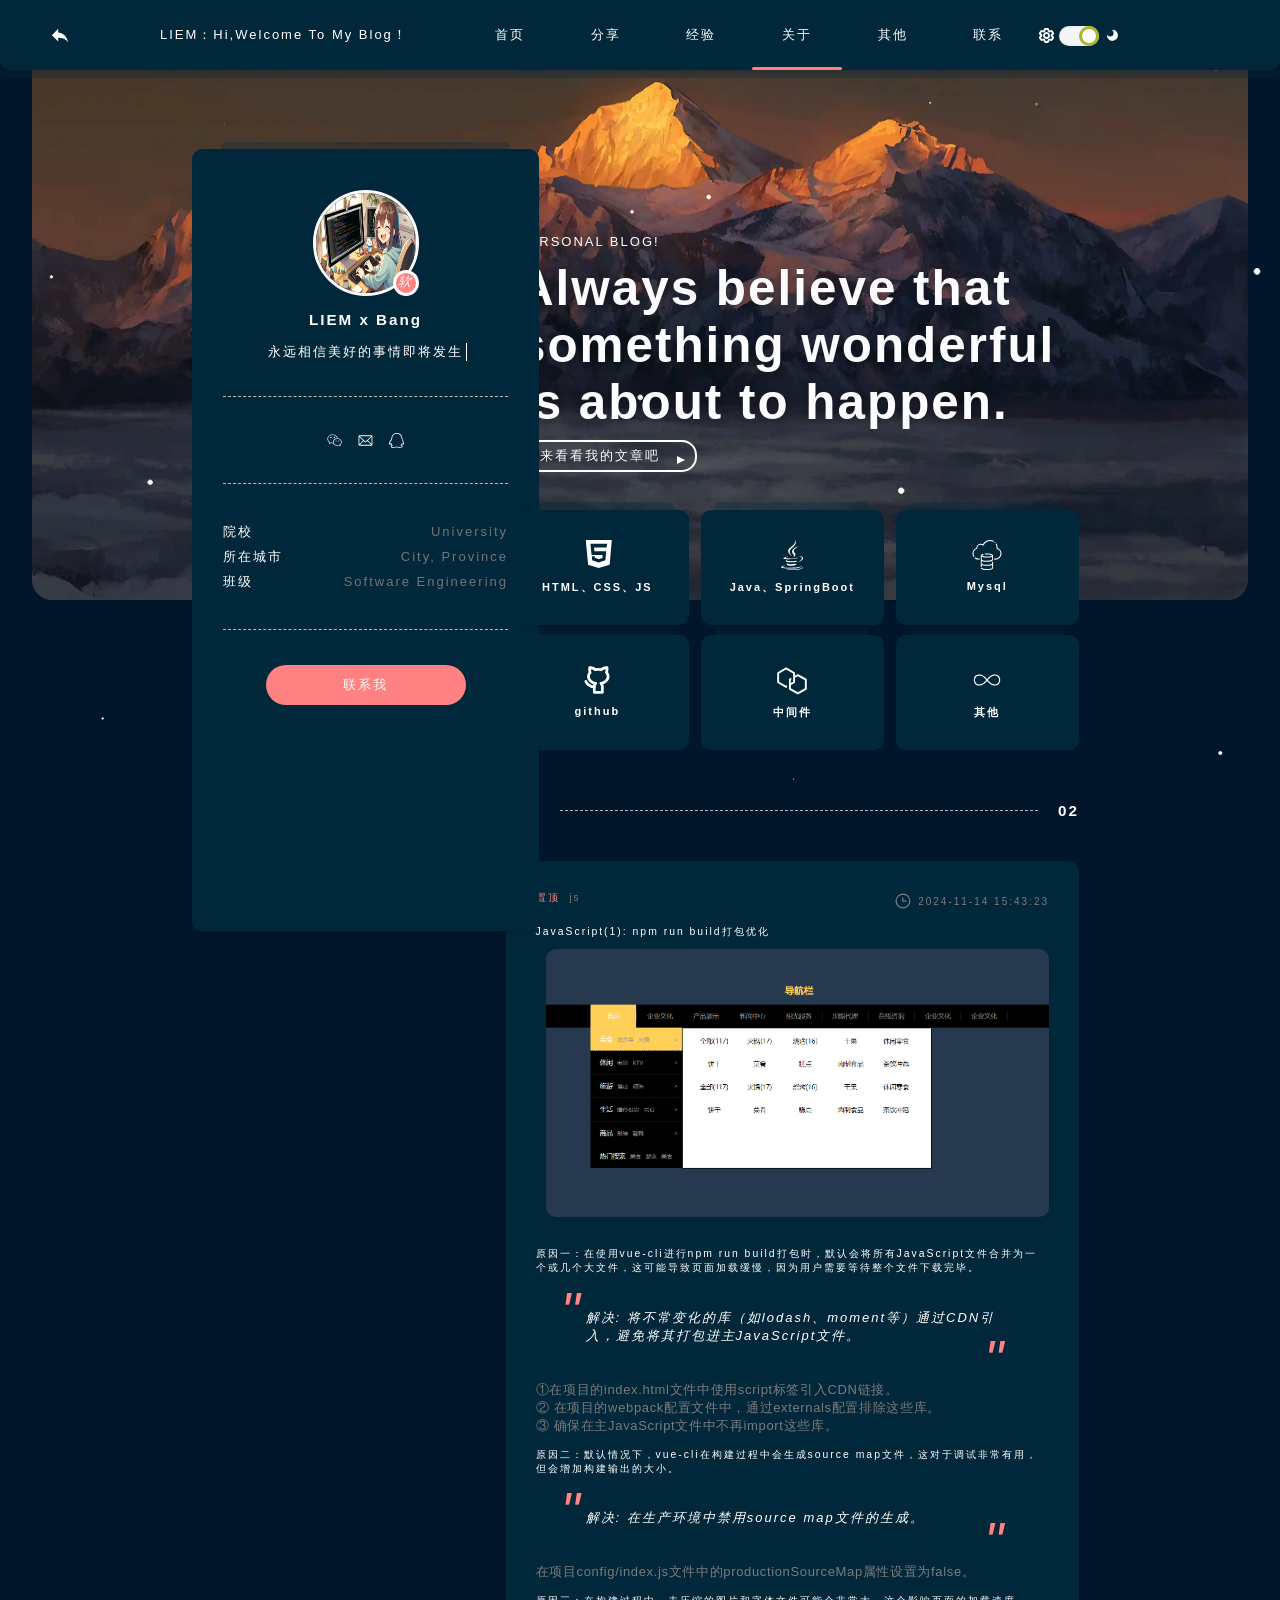
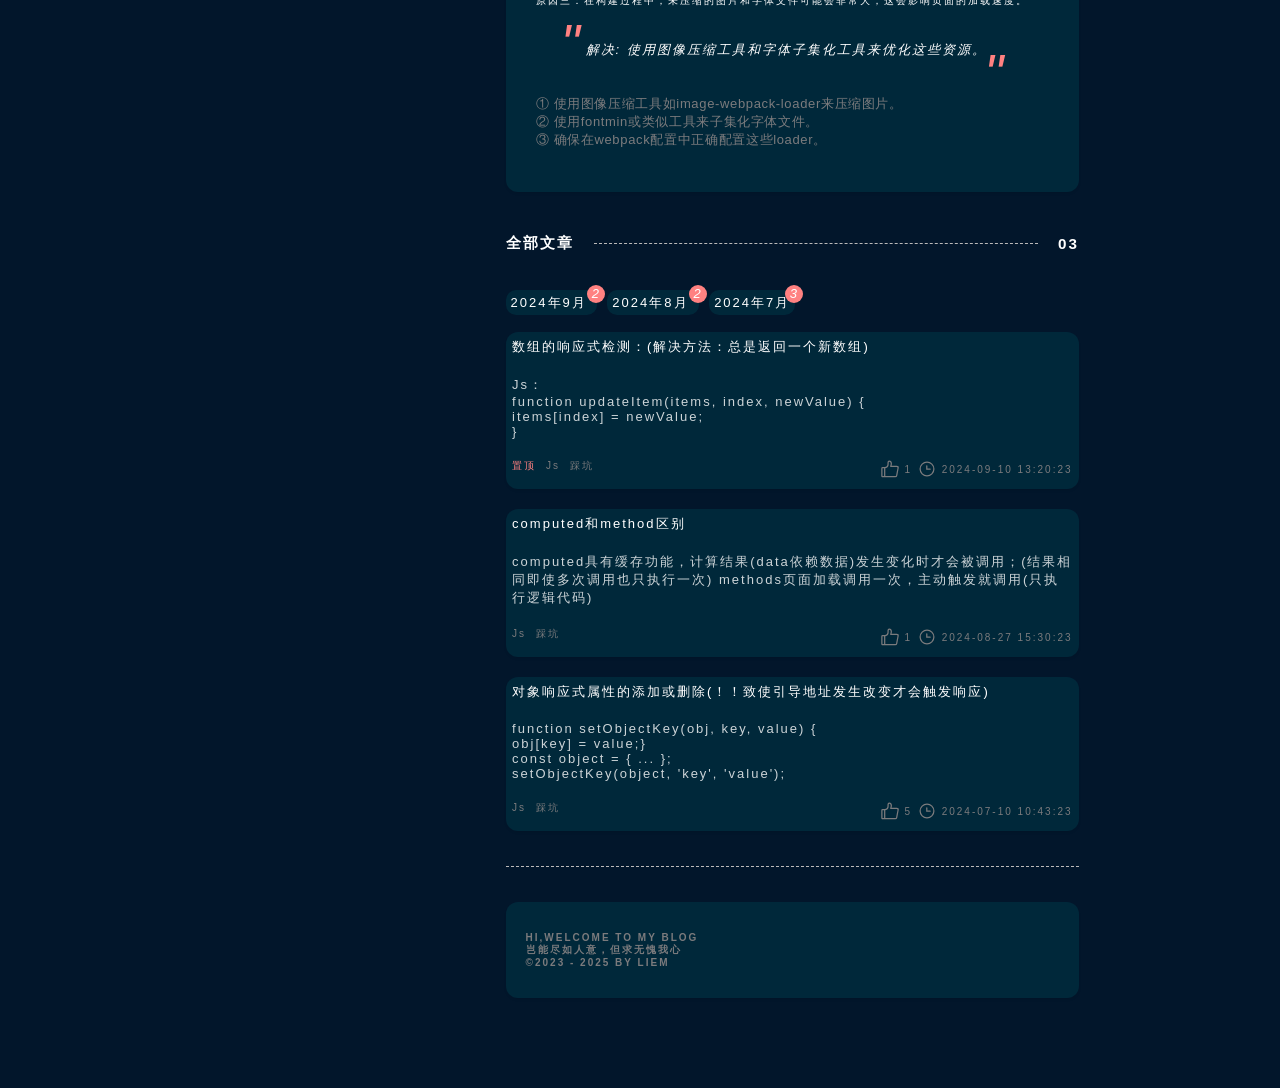
==== commit c7e5202f: "security: 抹去所有个人隐私信息，替换为占位符" ====
--- a/blog.html
+++ b/blog.html
@@ -1,406 +1,421 @@
 <!DOCTYPE html>
-<html lang="zh-CN">
+<html lang="en">
 
 <head>
   <meta charset="UTF-8">
   <meta http-equiv="X-UA-Compatible" content="IE=edge">
   <meta name="viewport" content="width=device-width, initial-scale=1.0">
-  <title>关于我 - LIEM 的个人博客</title>
+  <title>YB的小窝</title>
   <link rel="stylesheet" href="./css/base.css">
   <link rel="stylesheet" href="./css/blog.css">
   <script src="./js/jq.js"></script>
 </head>
 
+
 <body>
   <canvas class="canvas-wrap" id="triangle-lost-in-space" resize="true"></canvas>
 
-  <!-- 加载动画 -->
-  <div class="loader" id="loader">
-    <div class="loader__content">
-      <div class="loader__spinner"></div>
-      <div class="loader__text">LOADING...</div>
-    </div>
+  <!-- loadding -->
+  <div class="lodding-wrap">
+    <div class="loadding-div"></div>
   </div>
 
-  <!-- 导航栏 -->
-  <nav class="nav">
-    <div class="nav__inner">
-      <a href="./index.html" class="nav__logo">LIEM<span>.</span></a>
-      <div class="nav__links" id="navLinks">
-        <a href="./index.html" class="nav__link">首页</a>
-        <a href="./home.html" class="nav__link">分享</a>
-        <a href="./resume.html" class="nav__link">经验</a>
-        <a href="./blog.html" class="nav__link active">关于</a>
-        <a href="./live.html" class="nav__link">生活</a>
-        <a href="./contact.html" class="nav__link">联系</a>
-      </div>
-      <div class="nav__actions">
-        <button class="nav__toggle" id="navToggle" aria-label="菜单">
-          <div class="nav__toggle-icon">
-            <span></span>
-            <span></span>
-            <span></span>
-          </div>
-        </button>
+  <!-- 主要页面 -->
+  <div class="box">
+
+    <!-- 顶部栏 -->
+    <div class="header borderafter">
+      <!-- 返回按钮 -->
+      <a style="position: absolute;left:50px;" href="javascript:history.back()">
+        <svg t="1" class="icon" viewBox="0 0 1024 1024" version="1.1" xmlns="http://www.w3.org/2000/svg" p-id="3737"
+          width="20" height="20">
+          <path
+            d="M98 468.9l322.8-322.8v184.4C743.6 376.7 881.9 607.3 928 837.8 812.7 676.4 651.3 602.6 420.8 602.6v189.1L98 468.9z"
+            p-id="3738" fill="#254665"></path>
+        </svg>
+      </a>
+
+      <div class="col">
+        <span><a href="./index.html">LIEM：Hi,Welcome To My Blog！</a></span>
+        <!-- 右边操作栏 -->
+        <div class="header-right">
+          <!-- 按钮 -->
+          <div class="min_menu-wrap" id="minmenu">
+            <span class="min_menu"></span>
+          </div>
+          <!-- 列表 -->
+          <div class="menu_list">
+            <!-- 栏目 -->
+            <ul class="header-nav">
+              <li><a href="./index.html">首页</a></li>
+              <li><a href="./home.html">分享</a></li>
+              <li><a href="./resume.html">经验</a></li>
+              <li class="active"><a href="./blog.html">关于</a></li>
+              <li><a href="./live.html">其他</a></li>
+              <li><a href="./contact.html">联系</a></li>
+            </ul>
+            <!-- 开关灯 -->
+            <span class="kaig-bottm">
+              <svg t="12" class="icon" viewBox="0 0 1024 1024" version="1.1" xmlns="http://www.w3.org/2000/svg"
+                p-id="2250" width="15" height="15">
+                <path
+                  d="M1008.535135 710.670332l-70.446388 116.386904a112.099975 112.099975 0 0 1-140.572857 43.829042l-69.422645-17.083729c-5.502624 3.1992-11.133217 6.3984-16.763809 9.341665l-18.299425 62.896276C687.335435 981.514621 639.4754 1023.744064 582.657604 1023.744064H441.764828c-56.817796 0-104.677831-42.293427-110.308423-97.703574l-18.299425-62.896276a422.166458 422.166458 0 0 1-16.827793-9.341665l-69.614597 17.083729a112.163959 112.163959 0 0 1-140.508873-43.893026L15.631361 710.542364a107.493127 107.493127 0 0 1 32.43989-144.731817L96.251206 518.910272a410.649338 410.649338 0 0 1 0-14.204448l-48.179955-46.836291a107.365159 107.365159 0 0 1-32.375906-144.731817l70.190452-116.450888a112.099975 112.099975 0 0 1 140.572857-43.893026l69.550612 17.083729c5.566608-3.1992 11.133217-6.3984 16.827794-9.341665l18.299425-62.896276C336.831061 42.229443 384.691096 0 441.508892 0H582.529636c56.817796 0 104.677831 42.293427 110.372407 97.63959l18.235441 62.704324c5.75856 3.007248 11.325169 6.142464 16.827793 9.341665l69.678581-17.083729a112.163959 112.163959 0 0 1 140.508873 43.893026l70.446388 116.514872a107.493127 107.493127 0 0 1-32.375906 144.731817l-48.179955 46.772307a414.616346 414.616346 0 0 1 0 14.204448l48.243939 46.836291c47.092227 31.928018 62.192452 94.952262 32.247938 145.115721z m-213.066733-142.23644l3.391152-31.032242a246.210447 246.210447 0 0 0 0-51.699076l-3.263184-30.904274 93.992502-91.305173-53.554612-88.553862-131.615096 32.311922-23.546113-16.059985a294.134466 294.134466 0 0 0-48.627844-26.809297l-27.513121-11.901025L568.453156 127.968008H455.649356L419.370426 252.736816l-27.705074 11.965009c-16.635841 7.166208-32.951762 16.187953-48.499875 26.745313l-23.610097 15.996001-131.487128-32.247938-53.36266 88.489878 94.056486 91.433141-3.263184 30.968258a247.874031 247.874031 0 0 0 0 51.699076l3.1992 30.904274-93.928518 91.369157 53.554612 88.489878 131.551112-32.311922 23.610097 16.059985c15.292177 10.429393 31.544114 19.451137 48.563859 26.809297l27.577106 11.965009L455.905292 895.776056h112.611848l36.342914-124.768808 27.64109-11.965009c16.699825-7.166208 32.951762-16.187953 48.563859-26.745313l23.546113-15.996001 131.423144 32.247938 53.68258-88.745814-94.184454-91.369157zM512.147232 615.846038c57.329668 0 103.846038-46.516371 103.974006-103.974006 0-57.329668-46.644339-103.974006-103.974006-103.974007S408.173225 454.542364 408.173225 511.872032 454.817564 615.846038 512.147232 615.846038z m0 127.968008c-127.968008 0-231.942014-103.910022-231.942015-231.942014 0-127.968008 103.910022-231.942014 231.942015-231.942015 127.968008 0 231.942014 103.910022 231.942014 232.133967A232.133967 232.133967 0 0 1 512.147232 743.814046z"
+                  p-id="2251"></path>
+              </svg>
+              <!-- 开关按钮 -->
+              <span class="my-radio active" id="myRadio">
+                <i></i>
+              </span>
+              <svg t="123" class="icon" viewBox="0 0 1024 1024" version="1.1" xmlns="http://www.w3.org/2000/svg"
+                p-id="3376" width="15" height="15">
+                <path
+                  d="M505.4 878.6c-196.7 0-358-150.9-374.9-343.1 1-18.6 16.1-33.4 34.9-33.4 10.8 0 20.5 4.8 26.9 12.4 0.2 0.3 0.5 0.1 0.5-0.7 41.6 44.2 100.5 71.9 166.1 71.9 127.1 0 230.1-103 230.1-230.1 0-66.1-28-125.1-72.6-166.8 0.1-0.1 0.5-0.1 0.3-0.3-7-6.5-11.4-15.7-11.4-26.1 0-19 14.9-34.1 33.7-35.3 192.1 17.1 342.9 178.3 342.9 375 0 208-168.5 376.5-376.5 376.5z"
+                  p-id="3377"></path>
+              </svg>
+            </span>
+          </div>
+        </div>
       </div>
     </div>
-  </nav>
-
-  <!-- 主内容区 -->
-  <div class="page-wrapper zz">
-    <!-- 页面标题区 -->
-    <section class="page-hero">
-      <div class="container">
-        <div class="page-hero__content">
-          <span class="section__eyebrow">About Me</span>
-          <h1 class="page-hero__title">
-            关于<span class="text-gradient">我</span>
+    <!-- 顶部导航 -->
+    <div class="navigation">
+      <div class="nav-titleBox co zz">
+        <!-- 占位符 -->
+        <div class="co-left"></div>
+
+        <!-- 标题 -->
+        <div class="co-right">
+          <span class="titleBox-tag">Personal Blog!</span>
+          <h1>
+            Always believe that something wonderful is about to happen.
           </h1>
-          <p class="page-hero__subtitle">
-            永远相信美好的事情即将发生。热爱技术，热爱生活，用代码构建美好体验。
+          <a class="buttom navbtn" href="#next-one">来看看我的文章吧
+          </a>
+        </div>
+      </div>
+    </div>
+
+    <!-- 个人资料 -->
+    <div class="content zz">
+      <!-- 占位符 -->
+      <div class="co-left">
+        <!-- 个人吸盘 -->
+        <div class="me-card carbox borderbefore" id="mycard">
+          <div class="mecar-title">
+            <div class="me-image">
+              <span class="status">
+                <i>软件工程技术</i>
+              </span>
+              <img src="./img/touxiang.jpg" alt="">
+            </div>
+            <h3>LIEM x Bang</h3>
+            <p class="me-hover">
+              <span>永远相信美好的事情即将发生</span>
+            </p>
+          </div>
+          <div class="borderbotm"></div>
+          <div class="lianxi-list">
+            <a title="wx:t1y1b24">
+              <svg t="1234" class="icon" viewBox="0 0 1024 1024" version="1.1" xmlns="http://www.w3.org/2000/svg"
+                p-id="14861" width="15" height="15">
+                <path
+                  d="M506.942 345.921c25.259 0 42.134-16.916 42.134-42.107 0-25.477-16.848-41.956-42.134-41.956-25.299 0-50.668 16.48-50.668 41.956 0.028 25.204 25.409 42.107 50.668 42.107l0 0zM506.942 345.921zM271.257 261.857c-25.259 0-50.79 16.48-50.79 41.956 0 25.19 25.532 42.107 50.79 42.107 25.163 0 42.012-16.916 42.012-42.107-0.014-25.477-16.834-41.956-42.012-41.956l0 0zM271.257 261.857zM1010.654 615.492c0-133.202-123.563-246.702-275.237-258.512 0.205-1.652 0.301-3.373-0.068-5.092-30.406-141.79-182.886-248.695-354.7-248.695-194.15 0-352.119 135.387-352.119 301.793 0 89.279 45.574 169.725 131.946 233.158l-30.106 90.508c-1.939 5.885-0.177 12.37 4.506 16.452 2.853 2.458 6.445 3.741 10.076 3.741 2.335 0 4.697-0.546 6.867-1.625l113.036-56.565 13.926 2.827c34.802 7.154 64.853 13.353 101.868 13.353 10.895 0 40.878-3.987 43.404-7.182 40.755 101.99 153.094 175.61 285.273 175.61 33.86 0 68.13-8.164 98.891-15.866l87.136 47.636c2.307 1.257 4.847 1.911 7.359 1.911 3.441 0 6.881-1.161 9.639-3.413 4.847-3.932 6.841-10.404 5.038-16.33l-22.255-74.001c74.602-58.955 115.521-129.488 115.521-199.708l0 0zM409.798 665.75c-9.626 0.833-19.388 1.243-29.082 1.243-32.686 0-60.334-5.652-92.31-12.26l-18.582-3.755c-3.195-0.683-6.567-0.245-9.503 1.269l-81.687 40.892 21.231-63.775c2.076-6.24-0.205-13.053-5.57-16.821-82.07-57.207-123.659-126.894-123.659-207.093 0-144.179 139.087-261.516 310.067-261.516 151.142 0 284.959 91.955 312.579 214.261-158.475 2.076-286.706 113.487-286.706 250.32 0 19.893 3.018 39.171 8.11 57.767-1.542-0.382-3.168-0.683-4.887-0.532l0 0zM860.371 788.699c-4.875 3.673-6.935 10.007-5.188 15.852l13.804 45.903-56.647-30.993c-2.157-1.188-4.588-1.803-7.004-1.803-1.188 0-2.389 0.15-3.564 0.464-30.379 7.674-61.822 15.593-92.433 15.593-142.186 0-257.857-97.717-257.857-217.811 0-120.095 115.658-217.771 257.857-217.771 139.469 0 257.325 99.724 257.325 217.771 0 59.87-37.738 121.255-106.291 172.797l0 0zM868.181 797.178zM616.454 506.006c-16.848 0-33.696 16.971-33.696 33.792 0 16.944 16.848 33.669 33.696 33.669 25.313 0 42.038-16.725 42.038-33.669 0-16.848-16.725-33.792-42.038-33.792l0 0zM616.454 506.006zM801.58 506.006c-16.603 0-33.451 16.971-33.451 33.792 0 16.944 16.848 33.669 33.451 33.669 25.231 0 42.257-16.725 42.257-33.669 0-16.848-16.998-33.792-42.257-33.792l0 0zM801.58 506.006z"
+                  p-id="14862"></path>
+              </svg>
+            </a>
+            <a title="email:your-email@example.com" href="Mailto:your-email@example.com?Subject=邮箱标题&amp;Body=邮箱内容！">
+              <svg t="12345" class="icon" viewBox="0 0 1024 1024" version="1.1" xmlns="http://www.w3.org/2000/svg"
+                p-id="17271" width="15" height="15">
+                <path
+                  d="M983.899806 785.385782V224.886223h0.180631l-0.180631-4.696419c-0.180632-5.238314-0.722526-10.476627-1.806315-15.714941-2.890104-25.469042-21.675781-44.977245-45.519139-47.686717H122.287529c-11.741048 0-23.482096 1.625684-34.861881 5.238314-30.346093 10.295996-50.757453 40.100194-50.576821 74.058917v534.849885c-0.361263 21.314518 5.780208 42.087141 17.701887 59.789028l0.361263 0.722526 5.418946 3.973893c18.243782 21.856412 44.977245 34.319986 73.517022 34.500618H904.421944c37.751984 0 70.265655-27.094726 79.477862-66.291763l0.180631-0.541894c0.361263-5.96084 0.361263-11.741048-0.180631-17.701888zM390.16405 547.494091l55.453872 49.854295 43.893456 40.100194c5.418945 5.96084 13.005468 9.57347 21.133886 9.57347 7.947786 0 15.534309-3.431999 21.133886-9.57347l101.153642-91.941436 272.753572 263.721997H126.622685L390.16405 547.494091z m120.119951 30.346092L111.449638 216.03528H115.604163c214.409596-0.903158 703.559711-2.890104 793.875463-0.361263l-399.195625 362.166166z m165.458458-69.72376l251.619686-227.956959v474.518963L675.742459 508.116423z m-328.568707 0.180631L93.205856 760.278003V278.895043l253.967896 229.402011z"
+                  p-id="17272"></path>
+              </svg>
+            </a>
+            <a title="QQ:your-qq-number">
+              <svg t="123456" class="icon" viewBox="0 0 1024 1024" version="1.1" xmlns="http://www.w3.org/2000/svg"
+                p-id="18277" width="15" height="15">
+                <path
+                  d="M537.576602 0c345.434577 0 362.285044 329.787714 362.285044 329.787714 52.356809 69.207276 24.072096 131.794725 24.072096 131.794725 168.504671 264.793055 59.578437 341.22196 29.488318 346.638181-29.488318 5.416222-58.374833-32.49733-58.374833-32.49733s-9.628838 37.913551-33.700934 58.374833c87.86315 40.922563 72.216288 92.075767 72.216288 92.075767s-18.655874 154.061414-383.94993 56.569425l-31.293725-5.416222c-350.248996 126.378504-393.578768-43.931575-393.578768-43.931575s-14.443258-71.012683 53.560413-97.491989c-39.718958-24.072096-53.560413-75.2253-53.560413-75.2253s-35.506341 57.77303-81.845126 36.709946C-3.443754 775.723291-31.728467 587.359141 143.997834 451.351799c0 0-25.275701-80.641521 32.49733-128.785713C176.495163 322.566085 192.142025 0 537.576602 0L537.576602 0 537.576602 0zM230.055576 341.22196C153.626672 406.216619 204.779876 471.211278 204.779876 471.211278 36.275204 574.72129 66.365324 742.022357 66.365324 742.022357s27.081108-13.239653 45.736982-52.356809c19.257677-39.117156 48.745994 6.619826 48.745994 6.619826s18.655874 89.066755 74.623497 123.971294c56.569425 34.904539-2.40721 57.171228-2.40721 57.171228s-61.985647 0.601802-56.569425 43.329773c5.416222 42.126168 205.81642 95.084779 325.575097 1.203605l63.791054 8.425234c209.427235 72.81809 312.937247 4.814419 319.557073-8.425234 6.619826-13.239653-31.895527-38.515353-67.401869-53.560413-35.506341-15.04506-44.533377-30.691922-13.239653-51.153204 31.293725-21.063084 43.931575-62.587449 61.985647-105.31542 18.054072-42.72797 45.736982-21.664886 49.347797-9.628838 3.610814 12.036048 29.488318 52.356809 29.488318 52.356809s68.003671-72.216288-73.419893-285.856139c0 0 30.691922-63.791054-21.063084-116.147863 0 0-12.63785-300.299397-320.158876-300.299397C224.639355 52.356809 230.055576 341.22196 230.055576 341.22196L230.055576 341.22196 230.055576 341.22196z"
+                  p-id="18278"></path>
+              </svg>
+            </a>
+          </div>
+          <div class="borderbotm"></div>
+          <div class="mecar-bottm">
+            <div>
+              <span class="mecarbottm-key">院校</span>
+              <span class="mecarbottm-value">University</span>
+            </div>
+            <div>
+              <span class="mecarbottm-key">所在城市</span>
+              <span class="mecarbottm-value">City, Province</span>
+            </div>
+            <div>
+              <span class="mecarbottm-key">班级</span>
+              <span class="mecarbottm-value">Software Engineering</span>
+            </div>
+
+          </div>
+          <div class="borderbotm"></div>
+          <div class="buttom-box ">
+            <a class="button" href="Mailto:your-email@example.com?Subject=邮箱标题&amp;Body=邮箱内容！">联系我</a>
+          </div>
+        </div>
+      </div>
+      <!-- 主要内容部分 -->
+      <div class="co-right" id="next-one">
+        <div class="content-li li1">
+          <div class="li1-box borderbefore">
+            <svg t="1663164259401" class="icon" viewBox="0 0 1024 1024" version="1.1" xmlns="http://www.w3.org/2000/svg"
+              p-id="1936" width="30" height="30">
+              <path
+                d="M128 0l888.832 0-72.704 843.776-376.832 115.712-358.4-115.712zM839.68 254.976l21.504-128-572.416-1.024 36.864 384 372.736 0 0 100.352-124.928 44.032-130.048-46.08-8.192-54.272-102.4 1.024 15.36 135.168 219.136 76.8 230.4-72.704 29.696-309.248-405.504 0-10.24-130.048 428.032 0z"
+                p-id="1937"></path>
+            </svg>
+            <p>HTML、CSS、JS</p>
+          </div>
+          <div class="li1-box borderbefore">
+            <svg t="1663164308088" class="icon" viewBox="0 0 1024 1024" version="1.1" xmlns="http://www.w3.org/2000/svg"
+              p-id="2882" width="30" height="30">
+              <path
+                d="M377.642667 791.893333s-39.125333 22.784 27.861333 30.464c81.152 9.301333 122.624 7.978667 212.010667-9.002666 0 0 23.552 14.762667 56.362666 27.562666-200.490667 85.888-453.674667-5.034667-296.234666-49.024m-24.533334-112.085333s-43.861333 32.469333 23.125334 39.424c86.698667 8.917333 155.136 9.685333 273.621333-13.141333 0 0 16.384 16.597333 42.112 25.685333-242.304 70.869333-512.298667 5.546667-338.858667-51.968m206.506667-190.208c49.408 56.874667-12.970667 108.074667-12.970667 108.074667s125.397333-64.768 67.797334-145.834667c-53.802667-75.605333-95.061333-113.152 128.298666-242.688 0-0.042667-350.549333 87.509333-183.125333 280.448m265.130667 385.237333s28.970667 23.850667-31.872 42.282667c-115.712 35.072-481.621333 45.610667-583.210667 1.408-36.522667-15.914667 32-37.973333 53.504-42.581333 22.485333-4.864 35.328-3.968 35.328-3.968-40.661333-28.629333-262.656 56.192-112.768 80.512 408.746667 66.261333 745.045333-29.866667 639.018667-77.653334M396.458667 563.626667s-186.112 44.202667-65.877334 60.245333c50.730667 6.784 151.936 5.248 246.186667-2.645333 77.056-6.485333 154.368-20.352 154.368-20.352s-27.178667 11.605333-46.848 25.045333c-188.970667 49.706667-554.069333 26.581333-448.938667-24.234667 88.832-42.922667 161.109333-38.058667 161.109334-38.058666m333.824 186.624c192.128-99.84 103.296-195.797333 41.301333-182.826667-15.146667 3.157333-21.973333 5.888-21.973333 5.888s5.632-8.832 16.426666-12.672c122.666667-43.136 217.002667 127.189333-39.594666 194.645333 0-0.042667 2.986667-2.645333 3.84-5.034666M614.442667 0s106.410667 106.410667-100.906667 270.08c-166.229333 131.285333-37.888 206.165333-0.042667 291.669333-97.024-87.594667-168.234667-164.608-120.490666-236.330666 70.144-105.344 264.405333-156.373333 221.44-325.418667M415.317333 1020.757333c184.405333 11.818667 467.584-6.528 474.282667-93.781333 0 0-12.885333 33.066667-152.405333 59.349333-157.354667 29.610667-351.530667 26.154667-466.645334 7.168 0-0.042667 23.594667 19.498667 144.768 27.264"
+                p-id="2883"></path>
+            </svg>
+            <p>Java、SpringBoot</p>
+          </div>
+          <div class="li1-box borderbefore">
+            <svg t="1663164338148" class="icon" viewBox="0 0 1024 1024" version="1.1" xmlns="http://www.w3.org/2000/svg"
+              p-id="3834" width="30" height="30">
+              <path
+                d="M246.744812 635.667692h-14.572307a183.138462 183.138462 0 0 1-109.883077-36.233846 18.510769 18.510769 0 0 0-24.812308 3.544616H95.901735a17.329231 17.329231 0 0 0 3.544616 24.418461A215.433846 215.433846 0 0 0 232.172505 669.538462h14.572307a17.723077 17.723077 0 1 0 0-35.052308zM781.981735 102.793846a17.329231 17.329231 0 0 0 12.996923-5.513846 16.147692 16.147692 0 0 0 4.726154-12.603077 16.147692 16.147692 0 0 0-5.513846-12.209231 18.116923 18.116923 0 0 0-24.812308 0 16.541538 16.541538 0 0 0-4.726153 11.815385 17.723077 17.723077 0 0 0 17.32923 18.510769zM873.747889 270.572308V256a250.486154 250.486154 0 0 0-33.083077-124.455385 17.723077 17.723077 0 0 0-24.024615-6.301538 17.329231 17.329231 0 0 0-6.301539 24.024615 215.433846 215.433846 0 0 1 28.356924 106.732308 169.353846 169.353846 0 0 1 0 24.418462 16.935385 16.935385 0 0 0 12.20923 18.510769 174.08 174.08 0 0 1 120.91077 163.446154 177.230769 177.230769 0 0 1-179.593847 173.292307h-14.572307a17.723077 17.723077 0 1 0 0 35.052308h14.572307a211.889231 211.889231 0 0 0 214.646154-208.344615 207.163077 207.163077 0 0 0-133.12-191.803077zM732.750966 29.144615a272.147692 272.147692 0 0 0-265.846154 11.815385A258.363077 258.363077 0 0 0 371.594043 146.116923a150.843077 150.843077 0 0 0-73.649231-18.904615 147.298462 147.298462 0 0 0-149.267692 143.36A207.556923 207.556923 0 0 0 17.132505 462.375385a202.830769 202.830769 0 0 0 31.901538 109.48923 18.116923 18.116923 0 0 0 14.966154 7.876923 17.329231 17.329231 0 0 0 9.452308-2.756923 15.753846 15.753846 0 0 0 7.483077-11.027692 15.36 15.36 0 0 0-2.363077-14.572308 170.535385 170.535385 0 0 1-25.993847-90.584615 174.08 174.08 0 0 1 118.153847-163.052308 17.329231 17.329231 0 0 0 12.20923-18.116923 82.313846 82.313846 0 0 1 0-9.452307 111.852308 111.852308 0 0 1 115.003077-107.913847 118.153846 118.153846 0 0 1 70.498462 24.024616 18.904615 18.904615 0 0 0 15.753846 3.150769 19.692308 19.692308 0 0 0 11.815385-10.633846 233.156923 233.156923 0 0 1 320.590769-118.153846 17.723077 17.723077 0 0 0 16.147692-31.507693zM511.409428 459.224615a630.153846 630.153846 0 0 0-67.741539 3.15077 17.329231 17.329231 0 0 0-15.753846 19.298461 17.723077 17.723077 0 0 0 19.298462 15.753846c20.48-1.969231 42.141538-3.150769 64.196923-3.150769 106.732308 0 171.716923 23.630769 176.836923 34.658462-5.12 12.603077-70.104615 35.84-176.836923 35.84s-170.929231-23.236923-176.443077-34.264616c0-2.756923 12.209231-12.603077 45.292307-21.267692a17.723077 17.723077 0 0 0 12.603077-21.661539 18.116923 18.116923 0 0 0-21.267692-12.996923c-47.655385 12.603077-71.68 31.113846-71.68 55.138462v370.609231a17.723077 17.723077 0 0 0 17.723077 17.723077 17.723077 17.723077 0 0 0 17.723077-17.723077v-46.08a472.615385 472.615385 0 0 0 176.443077 28.356923 474.978462 474.978462 0 0 0 174.867692-28.356923v98.461538c-5.12 12.603077-70.104615 35.84-176.836923 35.84-89.796923 0-157.538462-16.935385-174.08-33.083077a17.723077 17.723077 0 0 0-25.206154 0 17.723077 17.723077 0 0 0 0 24.812308c27.963077 25.993846 105.944615 42.535385 196.923077 42.535385 78.769231 0 211.889231-14.966154 211.889231-70.498462v-192.984615a17.723077 17.723077 0 0 0-17.723077-17.723077 17.723077 17.723077 0 0 0-17.723077 17.723077v51.987692c-5.12 12.603077-70.104615 36.233846-176.836923 36.233846s-171.716923-23.630769-176.443077-35.446154V712.861538a472.615385 472.615385 0 0 0 176.443077 28.75077c78.769231 0 211.889231-14.966154 211.889231-70.892308v-140.996923c4.332308-57.107692-128.787692-70.498462-207.556923-70.498462z m0 246.941539c-106.732308 0-171.716923-23.236923-176.443077-35.446154v-99.249231a465.526154 465.526154 0 0 0 176.443077 28.750769 467.495385 467.495385 0 0 0 175.261538-28.750769V669.538462c-3.544615 13.390769-68.529231 36.627692-175.261538 36.627692z"
+                fill="#333333" p-id="3835"></path>
+            </svg>
+            <p>Mysql</p>
+          </div>
+          <div class="li1-box borderbefore">
+            <svg t="1663164362075" class="icon" viewBox="0 0 1024 1024" version="1.1" xmlns="http://www.w3.org/2000/svg"
+              p-id="4757" width="30" height="30">
+              <path
+                d="M695.765333 981.333333h-276.053333c-26.794667 0-47.317333-21.077333-47.317333-48.64V739.84c0-29.184 6.314667-56.746667 17.365333-81.066667-129.365333-48.64-214.528-150.784-214.528-264.277333 0-53.504 17.365333-103.765333 50.474667-147.498667-12.629333-42.154667-15.786667-95.658667-12.629334-157.269333C216.234667 62.122667 236.8 42.666667 261.973333 42.666667c14.208 0 134.101333 1.621333 203.52 64.853333a504.448 504.448 0 0 1 184.533334 0C717.866667 44.288 837.717333 42.666667 853.504 42.666667c25.216 0 45.738667 19.456 47.317333 45.397333 4.693333 61.610667 0 115.114667-12.629333 157.269333C921.301333 290.688 938.666667 340.906667 938.666667 392.832c0 113.493333-85.162667 215.637333-214.528 264.277333a207.786667 207.786667 0 0 1 17.365333 81.066667v192.896c1.578667 27.562667-20.48 50.261333-45.738667 50.261333z m-228.693333-97.28h181.333333V739.84c0-27.562667-12.586667-53.504-33.109333-71.338667-14.165333-11.349333-20.48-30.805333-15.786667-50.261333 4.778667-17.834667 18.944-32.426667 36.309334-35.669333 123.050667-24.32 208.213333-102.144 208.213333-189.696 0-47.018667-25.258667-82.688-45.738667-105.386667-14.208-14.549333-17.365333-35.626667-7.893333-55.082667 6.314667-12.970667 15.786667-40.533333 15.786667-89.173333-39.466667 6.485333-85.205333 19.456-102.528 45.397333-11.093333 16.213333-31.573333 24.32-50.474667 19.456a393.045333 393.045333 0 0 0-194.005333 0c-18.944 4.864-37.888-3.242667-50.474667-19.456-17.365333-25.941333-63.146667-38.912-102.528-45.397333 1.578667 48.64 9.429333 76.202667 15.786667 89.173333 7.850667 17.834667 4.693333 40.533333-7.936 55.082667-20.48 22.698667-45.738667 58.368-45.738667 105.386667 0 87.552 85.205333 163.754667 208.213333 189.696 17.365333 3.242667 31.573333 17.834667 36.266667 35.669333 4.736 17.834667-1.578667 37.290667-15.786667 50.261333a95.104 95.104 0 0 0-33.109333 71.296v144.298667h3.157333z"
+                p-id="4758"></path>
+              <path
+                d="M403.968 788.394667c-212.949333 0-309.162667-194.56-313.898667-202.666667-11.050667-24.32-1.578667-53.461333 20.48-64.810667 23.68-11.349333 52.053333-1.621333 63.146667 21.077334 3.114667 6.485333 80.426667 157.269333 241.28 149.162666 26.837333-1.621333 48.896 19.456 48.896 46.976 1.578667 27.562667-18.901333 50.261333-45.738667 50.261334h-14.165333z"
+                p-id="4759"></path>
+            </svg>
+            <p>github</p>
+          </div>
+          <div class="li1-box borderbefore">
+            <svg t="1663164383323" class="icon" viewBox="0 0 1024 1024" version="1.1" xmlns="http://www.w3.org/2000/svg"
+              p-id="5574" width="30" height="30">
+              <path
+                d="M711.68 306.688l-97.28 56.32V256L311.296 80.896 7.68 256v350.208l303.616 175.104 33.28-19.456v-73.728l-33.28 19.456-239.616-138.24v-276.48l239.616-138.24 239.616 138.24V568.832L472.576 614.4v-95.744l14.336-8.192V436.736l-78.336 45.056v350.208l303.616 175.104 303.616-175.104V481.792L711.68 306.688z m239.616 488.448l-239.616 138.24-239.616-138.24v-106.496l142.336-81.92V436.736l97.28-56.32 239.616 138.24v276.48z"
+                p-id="5575"></path>
+            </svg>
+            <p>中间件</p>
+          </div>
+          <div class="li1-box borderbefore">
+            <svg t="1663164411953" class="icon" viewBox="0 0 1024 1024" version="1.1" xmlns="http://www.w3.org/2000/svg"
+              p-id="6509" width="30" height="30">
+              <path
+                d="M781.041526 702.256158c-16.83134 0-34.491559-1.680269-52.873208-5.064342-85.793992-15.801894-151.311171-82.962503-213.415624-152.277172-62.652945 69.642127-129.096217 136.478348-217.570247 152.294568-70.713528 12.640901-130.713041 0.388856-173.508729-35.43607-40.167838-33.624818-61.400419-85.202521-61.400419-149.156088 0-64.520479 21.726837-116.567879 62.833047-150.514015 43.171242-35.655058 102.770642-47.420009 172.33909-34.026978 87.798649 16.901948 154.213267 86.10303 217.33284 156.718321 62.184271-69.613474 127.35148-138.577149 212.878388-156.647713l0 0c67.512626-14.261818 128.272455-3.003404 171.080423 31.705096 41.557488 33.694403 64.444754 87.947028 64.444754 152.765289 0 64.296375-21.394263 116.095112-61.869093 149.797701C869.62198 688.800705 828.659033 702.256158 781.041526 702.256158zM541.569456 514.873444c60.654428 67.89125 119.423927 129.252783 193.847963 142.959969 58.313104 10.744715 106.824981 1.688455 140.287093-26.172079 31.04711-25.853831 47.458895-67.01837 47.458895-119.045303 0-53.279461-17.161868-95.356788-49.629327-121.68134-33.737382-27.353998-81.32112-35.529191-137.603984-23.635303C661.437497 383.037836 602.76112 446.251553 541.569456 514.873444zM243.962338 362.741581c-37.352723 0-69.124334 10.190083-93.373621 30.216185-31.596625 26.093285-48.296983 67.471694-48.296983 119.659287 0 51.728128 16.276708 92.695169 47.070039 118.471229 33.419134 27.975145 82.102926 37.217646 140.779304 26.728758 77.165474-13.795191 136.761803-74.853825 197.828624-142.966109C426.068885 445.440072 366.364085 382.095371 289.87911 367.369995 273.809109 364.277564 258.462586 362.741581 243.962338 362.741581z"
+                p-id="6510"></path>
+            </svg>
+            <p>其他</p>
+          </div>
+        </div>
+
+        <div class="content-li li2">
+          <h3>
+            <span>文章
+            </span>
+            <div class="borderbotm"></div>
+            <span>02</span>
+          </h3>
+          <div class="li2-box carbox">
+            <div class="address-wrap">
+              <div class="address-left">
+                <span class="zd">置顶</span>
+                <span>js</span>
+              </div>
+              <div class="address-right">
+                <svg t="1663149212139" class="icon" viewBox="0 0 1024 1024" version="1.1"
+                  xmlns="http://www.w3.org/2000/svg" p-id="1979" width="20" height="20">
+                  <path
+                    d="M192 512a320 320 0 1 1 640 0 320 320 0 0 1-640 0zM512 128a384 384 0 1 0 0 768 384 384 0 0 0 0-768z m21.333333 224a32 32 0 0 0-64 0V554.666667h202.666667a32 32 0 0 0 0-64H533.333333V352z"
+                    fill="#222222" p-id="1980"></path>
+                </svg>
+                <span>2024-11-14 15:43:23</span>
+              </div>
+            </div>
+
+            <p>JavaScript(1): npm run build打包优化</p>
+            <div class="text-img">
+              <img src="./img/project/daohanglan.png" alt="">
+            </div>
+            <p>原因一：在使用vue-cli进行npm run build打包时，默认会将所有JavaScript文件合并为一个或几个大文件，这可能导致页面加载缓慢，因为用户需要等待整个文件下载完毕。</p>
+            <div class="text-block">
+              <blockquote>
+                解决: 将不常变化的库（如lodash、moment等）通过CDN引入，避免将其打包进主JavaScript文件。
+              </blockquote>
+            </div>
+            <p class="text-hover">
+              ①在项目的index.html文件中使用script标签引入CDN链接。 <br>
+              ② 在项目的webpack配置文件中，通过externals配置排除这些库。 <br>
+              ③ 确保在主JavaScript文件中不再import这些库。
+            </p>
+
+
+            <p>原因二：默认情况下，vue-cli在构建过程中会生成source map文件，这对于调试非常有用，但会增加构建输出的大小。</p>
+            <div class="text-block">
+              <blockquote>
+                解决: 在生产环境中禁用source map文件的生成。
+              </blockquote>
+            </div>
+            <p class="text-hover">
+              在项目config/index.js文件中的productionSourceMap属性设置为false。
+            </p>
+            <p>原因三：在构建过程中，未压缩的图片和字体文件可能会非常大，这会影响页面的加载速度。</p>
+            <div class="text-block">
+              <blockquote>
+                解决: 使用图像压缩工具和字体子集化工具来优化这些资源。
+              </blockquote>
+            </div>
+            <p class="text-hover">
+              ① 使用图像压缩工具如image-webpack-loader来压缩图片。 <br>
+              ② 使用fontmin或类似工具来子集化字体文件。 <br>
+              ③ 确保在webpack配置中正确配置这些loader。
+            </p>
+
+
+          </div>
+        </div>
+
+        <div class="content-li li3">
+          <h3>
+            <span>全部文章</span>
+            <div class="borderbotm"></div>
+            <span>03</span>
+          </h3>
+
+          <div class="time-tags-wrap">
+            <span>2024年9月 <i>2</i></span>
+            <span>2024年8月 <i>2</i></span>
+            <span>2024年7月 <i>3</i></span>
+          </div>
+          <div class="carbox li3-box">
+            <a>数组的响应式检测：(解决方法：总是返回一个新数组)</a>
+            <p>Js：<br/>
+              function updateItem(items, index, newValue) {<br/>
+                items[index] = newValue;<br/>
+            }<br/>
           </p>
+            <div class="address-wrap">
+              <div class="address-left">
+                <span class="zd">置顶</span>
+                <span>Js</span>
+                <span>踩坑</span>
+              </div>
+              <div class="address-right">
+                <span>
+                  <svg t="1663167559418" class="icon" viewBox="0 0 1024 1024" version="1.1"
+                    xmlns="http://www.w3.org/2000/svg" p-id="8282" width="20" height="20">
+                    <path
+                      d="M857.28 344.992h-264.832c12.576-44.256 18.944-83.584 18.944-118.208 0-78.56-71.808-153.792-140.544-143.808-60.608 8.8-89.536 59.904-89.536 125.536v59.296c0 76.064-58.208 140.928-132.224 148.064l-117.728-0.192A67.36 67.36 0 0 0 64 483.04V872c0 37.216 30.144 67.36 67.36 67.36h652.192a102.72 102.72 0 0 0 100.928-83.584l73.728-388.96a102.72 102.72 0 0 0-100.928-121.824zM128 872V483.04c0-1.856 1.504-3.36 3.36-3.36H208v395.68H131.36A3.36 3.36 0 0 1 128 872z m767.328-417.088l-73.728 388.96a38.72 38.72 0 0 1-38.048 31.488H272V476.864a213.312 213.312 0 0 0 173.312-209.088V208.512c0-37.568 12.064-58.912 34.72-62.176 27.04-3.936 67.36 38.336 67.36 80.48 0 37.312-9.504 84-28.864 139.712a32 32 0 0 0 30.24 42.496h308.512a38.72 38.72 0 0 1 38.048 45.888z"
+                      p-id="8283"></path>
+                  </svg>
+                  1
+                </span>
+
+                <svg t="1663149212139" class="icon" viewBox="0 0 1024 1024" version="1.1"
+                  xmlns="http://www.w3.org/2000/svg" p-id="1979" width="20" height="20">
+                  <path
+                    d="M192 512a320 320 0 1 1 640 0 320 320 0 0 1-640 0zM512 128a384 384 0 1 0 0 768 384 384 0 0 0 0-768z m21.333333 224a32 32 0 0 0-64 0V554.666667h202.666667a32 32 0 0 0 0-64H533.333333V352z"
+                    fill="#222222" p-id="1980"></path>
+                </svg>
+                <span>2024-09-10 13:20:23</span>
+              </div>
+            </div>
+          </div>
+          <div class="carbox li3-box">
+            <a>computed和method区别</a>
+            <p>computed具有缓存功能，计算结果(data依赖数据)发生变化时才会被调用；(结果相同即使多次调用也只执行一次)
+              methods页面加载调用一次，主动触发就调用(只执行逻辑代码)
+            </p>
+            <div class="address-wrap">
+              <div class="address-left">
+                <span>Js</span>
+                <span>踩坑</span>
+              </div>
+              <div class="address-right">
+                <span>
+                  <svg t="1663167559418" class="icon" viewBox="0 0 1024 1024" version="1.1"
+                    xmlns="http://www.w3.org/2000/svg" p-id="8282" width="20" height="20">
+                    <path
+                      d="M857.28 344.992h-264.832c12.576-44.256 18.944-83.584 18.944-118.208 0-78.56-71.808-153.792-140.544-143.808-60.608 8.8-89.536 59.904-89.536 125.536v59.296c0 76.064-58.208 140.928-132.224 148.064l-117.728-0.192A67.36 67.36 0 0 0 64 483.04V872c0 37.216 30.144 67.36 67.36 67.36h652.192a102.72 102.72 0 0 0 100.928-83.584l73.728-388.96a102.72 102.72 0 0 0-100.928-121.824zM128 872V483.04c0-1.856 1.504-3.36 3.36-3.36H208v395.68H131.36A3.36 3.36 0 0 1 128 872z m767.328-417.088l-73.728 388.96a38.72 38.72 0 0 1-38.048 31.488H272V476.864a213.312 213.312 0 0 0 173.312-209.088V208.512c0-37.568 12.064-58.912 34.72-62.176 27.04-3.936 67.36 38.336 67.36 80.48 0 37.312-9.504 84-28.864 139.712a32 32 0 0 0 30.24 42.496h308.512a38.72 38.72 0 0 1 38.048 45.888z"
+                      p-id="8283"></path>
+                  </svg>
+                  1
+                </span>
+
+                <svg t="1663149212139" class="icon" viewBox="0 0 1024 1024" version="1.1"
+                  xmlns="http://www.w3.org/2000/svg" p-id="1979" width="20" height="20">
+                  <path
+                    d="M192 512a320 320 0 1 1 640 0 320 320 0 0 1-640 0zM512 128a384 384 0 1 0 0 768 384 384 0 0 0 0-768z m21.333333 224a32 32 0 0 0-64 0V554.666667h202.666667a32 32 0 0 0 0-64H533.333333V352z"
+                    fill="#222222" p-id="1980"></path>
+                </svg>
+                <span>2024-08-27 15:30:23</span>
+              </div>
+            </div>
+          </div>
+          <div class="carbox li3-box">
+            <a>对象响应式属性的添加或删除(！！致使引导地址发生改变才会触发响应)</a>
+            <p>
+              function setObjectKey(obj, key, value) {<br>
+                obj[key] = value;} <br>
+                const object = { ... };<br>
+                setObjectKey(object, 'key', 'value');<br>
+            </p>
+            <div class="address-wrap">
+              <div class="address-left">
+                <span>Js</span>
+                <span>踩坑</span>
+              </div>
+              <div class="address-right">
+                <span>
+                  <svg t="1663167559418" class="icon" viewBox="0 0 1024 1024" version="1.1"
+                    xmlns="http://www.w3.org/2000/svg" p-id="8282" width="20" height="20">
+                    <path
+                      d="M857.28 344.992h-264.832c12.576-44.256 18.944-83.584 18.944-118.208 0-78.56-71.808-153.792-140.544-143.808-60.608 8.8-89.536 59.904-89.536 125.536v59.296c0 76.064-58.208 140.928-132.224 148.064l-117.728-0.192A67.36 67.36 0 0 0 64 483.04V872c0 37.216 30.144 67.36 67.36 67.36h652.192a102.72 102.72 0 0 0 100.928-83.584l73.728-388.96a102.72 102.72 0 0 0-100.928-121.824zM128 872V483.04c0-1.856 1.504-3.36 3.36-3.36H208v395.68H131.36A3.36 3.36 0 0 1 128 872z m767.328-417.088l-73.728 388.96a38.72 38.72 0 0 1-38.048 31.488H272V476.864a213.312 213.312 0 0 0 173.312-209.088V208.512c0-37.568 12.064-58.912 34.72-62.176 27.04-3.936 67.36 38.336 67.36 80.48 0 37.312-9.504 84-28.864 139.712a32 32 0 0 0 30.24 42.496h308.512a38.72 38.72 0 0 1 38.048 45.888z"
+                      p-id="8283"></path>
+                  </svg>
+                  5
+                </span>
+
+                <svg t="1663149212139" class="icon" viewBox="0 0 1024 1024" version="1.1"
+                  xmlns="http://www.w3.org/2000/svg" p-id="1979" width="20" height="20">
+                  <path
+                    d="M192 512a320 320 0 1 1 640 0 320 320 0 0 1-640 0zM512 128a384 384 0 1 0 0 768 384 384 0 0 0 0-768z m21.333333 224a32 32 0 0 0-64 0V554.666667h202.666667a32 32 0 0 0 0-64H533.333333V352z"
+                    fill="#222222" p-id="1980"></path>
+                </svg>
+                <span>2024-07-10 10:43:23</span>
+              </div>
+            </div>
+          </div>
+        </div>
+        <div class="borderbotm"></div>
+        <div class="carbox copybottm">
+          Hi,welcome to my blog
+          <br />
+          岂能尽如人意，但求无愧我心
+          <br />
+          ©2023 - 2025 By Liem
         </div>
       </div>
-    </section>
-
-    <!-- 主内容区 -->
-    <section class="section about-section">
-      <div class="container">
-        <div class="about-layout">
-          <!-- 左侧个人资料侧边栏 -->
-          <aside class="profile-sidebar">
-            <div class="profile-card card">
-              <div class="profile-card__header">
-                <div class="profile-card__avatar">
-                  <img src="./img/touxiang.jpg" alt="头像">
-                  <span class="profile-card__status">
-                    <span class="profile-card__status-dot"></span>
-                    软件工程技术
-                  </span>
-                </div>
-                <h3 class="profile-card__name">LIEM</h3>
-                <p class="profile-card__motto">永远相信美好的事情即将发生</p>
-              </div>
-
-              <div class="profile-card__divider"></div>
-
-              <div class="profile-card__section-title">联系方式</div>
-              <div class="profile-card__contacts">
-                <a href="Mailto:liem@example.com?Subject=你好&Body=来自博客的问候" class="contact-item">
-                  <div class="contact-item__icon">
-                    <svg width="16" height="16" viewBox="0 0 24 24" fill="none" stroke="currentColor" stroke-width="2" stroke-linecap="round" stroke-linejoin="round">
-                      <path d="M4 4h16c1.1 0 2 .9 2 2v12c0 1.1-.9 2-2 2H4c-1.1 0-2-.9-2-2V6c0-1.1.9-2 2-2z"></path>
-                      <polyline points="22,6 12,13 2,6"></polyline>
-                    </svg>
-                  </div>
-                  <span>发送邮件</span>
-                </a>
-                <a href="https://github.com/liem0352" target="_blank" class="contact-item">
-                  <div class="contact-item__icon">
-                    <svg width="16" height="16" viewBox="0 0 24 24" fill="none" stroke="currentColor" stroke-width="2" stroke-linecap="round" stroke-linejoin="round">
-                      <path d="M9 19c-5 1.5-5-2.5-7-3m14 6v-3.87a3.37 3.37 0 0 0-.94-2.61c3.14-.35 6.44-1.54 6.44-7A5.44 5.44 0 0 0 20 4.77 5.07 5.07 0 0 0 19.91 1S18.73.65 16 2.48a13.38 13.38 0 0 0-7 0C6.27.65 5.09 1 5.09 1A5.07 5.07 0 0 0 5 4.77a5.44 5.44 0 0 0-1.5 3.78c0 5.42 3.3 6.61 6.44 7A3.37 3.37 0 0 0 9 18.13V22"></path>
-                    </svg>
-                  </div>
-                  <span>GitHub</span>
-                </a>
-              </div>
-
-              <div class="profile-card__divider"></div>
-
-              <div class="profile-card__section-title">基本信息</div>
-              <div class="profile-card__info">
-                <div class="info-row">
-                  <span class="info-row__label">院校</span>
-                  <span class="info-row__value">University</span>
-                </div>
-                <div class="info-row">
-                  <span class="info-row__label">城市</span>
-                  <span class="info-row__value">City, Province</span>
-                </div>
-                <div class="info-row">
-                  <span class="info-row__label">专业</span>
-                  <span class="info-row__value">软件工程</span>
-                </div>
-              </div>
-            </div>
-          </aside>
-
-          <!-- 右侧主内容 -->
-          <main class="about-main">
-            <!-- 技能展示区 -->
-            <div class="skills-showcase">
-              <div class="section-block__header">
-                <span class="section-block__number">01</span>
-                <h2 class="section-block__title">技能栈</h2>
-                <div class="section-block__line"></div>
-              </div>
-              <div class="skills-showcase__grid">
-                <div class="skill-showcase-item">
-                  <svg class="skill-showcase-item__icon" viewBox="0 0 24 24" fill="none" stroke="currentColor" stroke-width="2" stroke-linecap="round" stroke-linejoin="round">
-                    <polyline points="16 18 22 12 16 6"></polyline>
-                    <polyline points="8 6 2 12 8 18"></polyline>
-                  </svg>
-                  <span class="skill-showcase-item__name">HTML / CSS</span>
-                </div>
-                <div class="skill-showcase-item">
-                  <svg class="skill-showcase-item__icon" viewBox="0 0 24 24" fill="none" stroke="currentColor" stroke-width="2" stroke-linecap="round" stroke-linejoin="round">
-                    <path d="M12 2L2 7l10 5 10-5-10-5z"></path>
-                    <path d="M2 17l10 5 10-5"></path>
-                    <path d="M2 12l10 5 10-5"></path>
-                  </svg>
-                  <span class="skill-showcase-item__name">JavaScript</span>
-                </div>
-                <div class="skill-showcase-item">
-                  <svg class="skill-showcase-item__icon" viewBox="0 0 24 24" fill="none" stroke="currentColor" stroke-width="2" stroke-linecap="round" stroke-linejoin="round">
-                    <path d="M14 2H6a2 2 0 0 0-2 2v16a2 2 0 0 0 2 2h12a2 2 0 0 0 2-2V8z"></path>
-                    <polyline points="14 2 14 8 20 8"></polyline>
-                    <line x1="16" y1="13" x2="8" y2="13"></line>
-                    <line x1="16" y1="17" x2="8" y2="17"></line>
-                    <polyline points="10 9 9 9 8 9"></polyline>
-                  </svg>
-                  <span class="skill-showcase-item__name">Java</span>
-                </div>
-                <div class="skill-showcase-item">
-                  <svg class="skill-showcase-item__icon" viewBox="0 0 24 24" fill="none" stroke="currentColor" stroke-width="2" stroke-linecap="round" stroke-linejoin="round">
-                    <ellipse cx="12" cy="5" rx="9" ry="3"></ellipse>
-                    <path d="M21 12c0 1.66-4 3-9 3s-9-1.34-9-3"></path>
-                    <path d="M3 5v14c0 1.66 4 3 9 3s9-1.34 9-3V5"></path>
-                  </svg>
-                  <span class="skill-showcase-item__name">MySQL</span>
-                </div>
-                <div class="skill-showcase-item">
-                  <svg class="skill-showcase-item__icon" viewBox="0 0 24 24" fill="none" stroke="currentColor" stroke-width="2" stroke-linecap="round" stroke-linejoin="round">
-                    <path d="M9 19c-5 1.5-5-2.5-7-3m14 6v-3.87a3.37 3.37 0 0 0-.94-2.61c3.14-.35 6.44-1.54 6.44-7A5.44 5.44 0 0 0 20 4.77 5.07 5.07 0 0 0 19.91 1S18.73.65 16 2.48a13.38 13.38 0 0 0-7 0C6.27.65 5.09 1 5.09 1A5.07 5.07 0 0 0 5 4.77a5.44 5.44 0 0 0-1.5 3.78c0 5.42 3.3 6.61 6.44 7A3.37 3.37 0 0 0 9 18.13V22"></path>
-                  </svg>
-                  <span class="skill-showcase-item__name">Git</span>
-                </div>
-                <div class="skill-showcase-item">
-                  <svg class="skill-showcase-item__icon" viewBox="0 0 24 24" fill="none" stroke="currentColor" stroke-width="2" stroke-linecap="round" stroke-linejoin="round">
-                    <rect x="2" y="2" width="20" height="20" rx="2.18" ry="2.18"></rect>
-                    <line x1="7" y1="2" x2="7" y2="22"></line>
-                    <line x1="17" y1="2" x2="17" y2="22"></line>
-                    <line x1="2" y1="12" x2="22" y2="12"></line>
-                    <line x1="2" y1="7" x2="7" y2="7"></line>
-                    <line x1="2" y1="17" x2="7" y2="17"></line>
-                    <line x1="17" y1="17" x2="22" y2="17"></line>
-                    <line x1="17" y1="7" x2="22" y2="7"></line>
-                  </svg>
-                  <span class="skill-showcase-item__name">中间件</span>
-                </div>
-                <div class="skill-showcase-item">
-                  <svg class="skill-showcase-item__icon" viewBox="0 0 24 24" fill="none" stroke="currentColor" stroke-width="2" stroke-linecap="round" stroke-linejoin="round">
-                    <circle cx="12" cy="12" r="10"></circle>
-                    <path d="M12 2a15.3 15.3 0 0 1 4 10 15.3 15.3 0 0 1-4 10 15.3 15.3 0 0 1-4-10 15.3 15.3 0 0 1 4-10z"></path>
-                    <line x1="2" y1="12" x2="22" y2="12"></line>
-                  </svg>
-                  <span class="skill-showcase-item__name">SpringBoot</span>
-                </div>
-                <div class="skill-showcase-item">
-                  <svg class="skill-showcase-item__icon" viewBox="0 0 24 24" fill="none" stroke="currentColor" stroke-width="2" stroke-linecap="round" stroke-linejoin="round">
-                    <circle cx="12" cy="12" r="3"></circle>
-                    <path d="M19.4 15a1.65 1.65 0 0 0 .33 1.82l.06.06a2 2 0 0 1 0 2.83 2 2 0 0 1-2.83 0l-.06-.06a1.65 1.65 0 0 0-1.82-.33 1.65 1.65 0 0 0-1 1.51V21a2 2 0 0 1-2 2 2 2 0 0 1-2-2v-.09A1.65 1.65 0 0 0 9 19.4a1.65 1.65 0 0 0-1.82.33l-.06.06a2 2 0 0 1-2.83 0 2 2 0 0 1 0-2.83l.06-.06a1.65 1.65 0 0 0 .33-1.82 1.65 1.65 0 0 0-1.51-1H3a2 2 0 0 1-2-2 2 2 0 0 1 2-2h.09A1.65 1.65 0 0 0 4.6 9a1.65 1.65 0 0 0-.33-1.82l-.06-.06a2 2 0 0 1 0-2.83 2 2 0 0 1 2.83 0l.06.06a1.65 1.65 0 0 0 1.82.33H9a1.65 1.65 0 0 0 1-1.51V3a2 2 0 0 1 2-2 2 2 0 0 1 2 2v.09a1.65 1.65 0 0 0 1 1.51 1.65 1.65 0 0 0 1.82-.33l.06-.06a2 2 0 0 1 2.83 0 2 2 0 0 1 0 2.83l-.06.06a1.65 1.65 0 0 0-.33 1.82V9a1.65 1.65 0 0 0 1.51 1H21a2 2 0 0 1 2 2 2 2 0 0 1-2 2h-.09a1.65 1.65 0 0 0-1.51 1z"></path>
-                  </svg>
-                  <span class="skill-showcase-item__name">更多技能</span>
-                </div>
-              </div>
-            </div>
-
-            <!-- 精选文章区 -->
-            <div class="articles-section">
-              <div class="section-block__header">
-                <span class="section-block__number">02</span>
-                <h2 class="section-block__title">精选文章</h2>
-                <div class="section-block__line"></div>
-              </div>
-              <article class="featured-article">
-                <div class="featured-article__image">
-                  <span class="featured-article__badge">置顶</span>
-                  <img src="./img/project/daohanglan.png" alt="文章封面">
-                </div>
-                <div class="featured-article__content">
-                  <div class="featured-article__meta">
-                    <div class="featured-article__tags">
-                      <span class="featured-article__tag">JavaScript</span>
-                      <span class="featured-article__tag">前端优化</span>
-                    </div>
-                    <span>2024-11-14</span>
-                  </div>
-                  <h3 class="featured-article__title">
-                    npm run build 打包优化实践
-                  </h3>
-                  <p class="featured-article__excerpt">
-                    在使用 vue-cli 进行 npm run build 打包时，默认会将所有 JavaScript 文件合并为一个或几个大文件，这可能导致页面加载缓慢。本文分享几种实用的打包优化方案。
-                  </p>
-                  <div class="featured-article__highlight">
-                    将不常变化的库（如 lodash、moment 等）通过 CDN 引入，避免将其打包进主 JavaScript 文件。
-                  </div>
-                </div>
-              </article>
-            </div>
-
-            <!-- 全部文章区 -->
-            <div class="articles-section">
-              <div class="section-block__header">
-                <span class="section-block__number">03</span>
-                <h2 class="section-block__title">全部文章</h2>
-                <div class="section-block__line"></div>
-              </div>
-
-              <!-- 时间归档 -->
-              <div class="archive-tags">
-                <span class="archive-tag">2024年9月 <i>2</i></span>
-                <span class="archive-tag">2024年8月 <i>2</i></span>
-                <span class="archive-tag">2024年7月 <i>3</i></span>
-              </div>
-
-              <!-- 文章列表 -->
-              <div class="articles-list">
-                <article class="article-item">
-                  <h4 class="article-item__title">数组的响应式检测：总是返回一个新数组</h4>
-                  <pre class="article-item__preview">function updateItem(items, index, newValue) {
-  items[index] = newValue;
-}</pre>
-                  <div class="article-item__meta">
-                    <div class="article-item__tags">
-                      <span class="article-item__tag">置顶</span>
-                      <span class="article-item__tag">JS</span>
-                      <span class="article-item__tag">踩坑</span>
-                    </div>
-                    <div class="article-item__stats">
-                      <span class="article-item__stat">
-                        <svg width="14" height="14" viewBox="0 0 24 24" fill="none" stroke="currentColor" stroke-width="2" stroke-linecap="round" stroke-linejoin="round">
-                          <path d="M14 2H6a2 2 0 0 0-2 2v16a2 2 0 0 0 2 2h12a2 2 0 0 0 2-2V8z"></path>
-                          <polyline points="14 2 14 8 20 8"></polyline>
-                        </svg>
-                        1
-                      </span>
-                      <span class="article-item__stat">
-                        <svg width="14" height="14" viewBox="0 0 24 24" fill="none" stroke="currentColor" stroke-width="2" stroke-linecap="round" stroke-linejoin="round">
-                          <circle cx="12" cy="12" r="10"></circle>
-                          <polyline points="12 6 12 12 16 14"></polyline>
-                        </svg>
-                        2024-09-10
-                      </span>
-                    </div>
-                  </div>
-                </article>
-
-                <article class="article-item">
-                  <h4 class="article-item__title">computed 和 method 的区别</h4>
-                  <p class="article-item__preview" style="font-family: var(--font-mono); background: var(--bg-tertiary); padding: var(--space-3); border-radius: var(--radius-md); white-space: pre-wrap;">computed 具有缓存功能，计算结果（data 依赖数据）发生变化时才会被调用；结果相同即使多次调用也只执行一次。
-methods 页面加载调用一次，主动触发就调用（只执行逻辑代码）。</p>
-                  <div class="article-item__meta">
-                    <div class="article-item__tags">
-                      <span class="article-item__tag">JS</span>
-                      <span class="article-item__tag">踩坑</span>
-                    </div>
-                    <div class="article-item__stats">
-                      <span class="article-item__stat">
-                        <svg width="14" height="14" viewBox="0 0 24 24" fill="none" stroke="currentColor" stroke-width="2" stroke-linecap="round" stroke-linejoin="round">
-                          <path d="M14 2H6a2 2 0 0 0-2 2v16a2 2 0 0 0 2 2h12a2 2 0 0 0 2-2V8z"></path>
-                          <polyline points="14 2 14 8 20 8"></polyline>
-                        </svg>
-                        1
-                      </span>
-                      <span class="article-item__stat">
-                        <svg width="14" height="14" viewBox="0 0 24 24" fill="none" stroke="currentColor" stroke-width="2" stroke-linecap="round" stroke-linejoin="round">
-                          <circle cx="12" cy="12" r="10"></circle>
-                          <polyline points="12 6 12 12 16 14"></polyline>
-                        </svg>
-                        2024-08-27
-                      </span>
-                    </div>
-                  </div>
-                </article>
-
-                <article class="article-item">
-                  <h4 class="article-item__title">对象响应式属性的添加或删除</h4>
-                  <pre class="article-item__preview">function setObjectKey(obj, key, value) {
-  obj[key] = value;
-}
-const object = { ... };
-setObjectKey(object, 'key', 'value');</pre>
-                  <div class="article-item__meta">
-                    <div class="article-item__tags">
-                      <span class="article-item__tag">JS</span>
-                      <span class="article-item__tag">踩坑</span>
-                    </div>
-                    <div class="article-item__stats">
-                      <span class="article-item__stat">
-                        <svg width="14" height="14" viewBox="0 0 24 24" fill="none" stroke="currentColor" stroke-width="2" stroke-linecap="round" stroke-linejoin="round">
-                          <path d="M14 2H6a2 2 0 0 0-2 2v16a2 2 0 0 0 2 2h12a2 2 0 0 0 2-2V8z"></path>
-                          <polyline points="14 2 14 8 20 8"></polyline>
-                        </svg>
-                        5
-                      </span>
-                      <span class="article-item__stat">
-                        <svg width="14" height="14" viewBox="0 0 24 24" fill="none" stroke="currentColor" stroke-width="2" stroke-linecap="round" stroke-linejoin="round">
-                          <circle cx="12" cy="12" r="10"></circle>
-                          <polyline points="12 6 12 12 16 14"></polyline>
-                        </svg>
-                        2024-07-10
-                      </span>
-                    </div>
-                  </div>
-                </article>
-              </div>
-            </div>
-          </main>
-        </div>
-      </div>
-    </section>
-
-    <!-- 页脚 -->
-    <footer class="footer">
-      <div class="container">
-        <div class="footer__inner">
-          <div class="footer__top">
-            <div class="footer__brand">
-              <div class="footer__logo">LIEM<span>.</span></div>
-              <p class="footer__tagline">
-                永远相信美好的事情即将发生。<br>
-                岂能尽如人意，但求无愧我心。
-              </p>
-            </div>
-            <div class="footer__links">
-              <div>
-                <h4 class="footer__column-title">导航</h4>
-                <div class="footer__column-links">
-                  <a href="./index.html" class="footer__column-link">首页</a>
-                  <a href="./home.html" class="footer__column-link">分享</a>
-                  <a href="./resume.html" class="footer__column-link">经验</a>
-                  <a href="./blog.html" class="footer__column-link">关于</a>
-                </div>
-              </div>
-              <div>
-                <h4 class="footer__column-title">更多</h4>
-                <div class="footer__column-links">
-                  <a href="./live.html" class="footer__column-link">生活</a>
-                  <a href="./contact.html" class="footer__column-link">联系</a>
-                  <a href="https://github.com/liem0352" target="_blank" class="footer__column-link">GitHub</a>
-                </div>
-              </div>
-            </div>
-          </div>
-          <div class="footer__bottom">
-            <p class="footer__copyright">© 2023 - 2025 By LIEM. All rights reserved.</p>
-            <div class="footer__social">
-              <a href="https://github.com/liem0352" target="_blank" class="hero__social-link" aria-label="GitHub">
-                <svg viewBox="0 0 24 24" fill="none" stroke="currentColor" stroke-width="2" stroke-linecap="round" stroke-linejoin="round">
-                  <path d="M9 19c-5 1.5-5-2.5-7-3m14 6v-3.87a3.37 3.37 0 0 0-.94-2.61c3.14-.35 6.44-1.54 6.44-7A5.44 5.44 0 0 0 20 4.77 5.07 5.07 0 0 0 19.91 1S18.73.65 16 2.48a13.38 13.38 0 0 0-7 0C6.27.65 5.09 1 5.09 1A5.07 5.07 0 0 0 5 4.77a5.44 5.44 0 0 0-1.5 3.78c0 5.42 3.3 6.61 6.44 7A3.37 3.37 0 0 0 9 18.13V22"></path>
-                </svg>
-              </a>
-            </div>
-          </div>
-        </div>
-      </div>
-    </footer>
-  </div>
-
-  <script src="./js/base.js"></script>
-  <script type="text/javascript" src="./js/paper-full.min.js"></script>
-  <script type="text/javascript" src="./js/canvas.js"></script>
-
+    </div>
 </body>
 
-</html>
+<script src="./js/base.js"></script>
+<script type="text/javascript" src="./js/paper-full.min.js"></script>
+<script type="text/javascript" src="./js/canvas.js"></script>
+
+</html>
--- a/css/base.css
+++ b/css/base.css
@@ -1,987 +1,852 @@
-/* ============================================
-   设计系统 - 全局设计令牌
-   Design System - Global Design Tokens
-   ============================================ */
-
 :root {
-  /* ---------- 色彩系统 Color System ---------- */
-  /* 背景层级 Background Layers */
-  --bg-primary: #0a0e14;
-  --bg-secondary: #111820;
-  --bg-tertiary: #1a2330;
-  --bg-elevated: #1f2a38;
-  --bg-glass: rgba(26, 35, 48, 0.72);
-
-  /* 边框与分割 Borders & Dividers */
-  --border-subtle: rgba(255, 255, 255, 0.06);
-  --border-default: rgba(255, 255, 255, 0.1);
-  --border-strong: rgba(255, 255, 255, 0.16);
-
-  /* 文本层级 Text Hierarchy */
-  --text-primary: #f0f4f8;
-  --text-secondary: #94a3b8;
-  --text-tertiary: #64748b;
-  --text-muted: #475569;
-  --text-inverse: #0a0e14;
-
-  /* 强调色 Accent Colors */
-  --accent-primary: #22d3ee;
-  --accent-hover: #67e8f9;
-  --accent-pressed: #06b6d4;
-  --accent-soft: rgba(34, 211, 238, 0.12);
-  --accent-glow: rgba(34, 211, 238, 0.3);
-
-  /* 语义色 Semantic Colors */
-  --success: #34d399;
-  --warning: #fbbf24;
-  --error: #f87171;
-
-  /* 渐变 Gradients */
-  --gradient-accent: linear-gradient(135deg, #22d3ee 0%, #0ea5e9 100%);
-  --gradient-subtle: linear-gradient(180deg, var(--bg-secondary) 0%, var(--bg-primary) 100%);
-  --gradient-hero: radial-gradient(ellipse at top, rgba(34, 211, 238, 0.08) 0%, transparent 60%);
-
-  /* ---------- 排版系统 Typography ---------- */
-  /* 字体栈 Font Stack */
-  --font-sans: 'Inter', -apple-system, BlinkMacSystemFont, 'Segoe UI', Roboto, 'Helvetica Neue', Arial, sans-serif;
-  --font-mono: 'JetBrains Mono', 'SF Mono', 'Fira Code', monospace;
-  --font-display: 'Inter', -apple-system, BlinkMacSystemFont, 'Segoe UI', Roboto, sans-serif;
-
-  /* 字号 Font Sizes */
-  --text-xs: 0.75rem;
-  --text-sm: 0.875rem;
-  --text-base: 1rem;
-  --text-lg: 1.125rem;
-  --text-xl: 1.25rem;
-  --text-2xl: 1.5rem;
-  --text-3xl: 1.875rem;
-  --text-4xl: 2.25rem;
-  --text-5xl: 3rem;
-  --text-6xl: 3.75rem;
-  --text-7xl: 4.5rem;
-
-  /* 字重 Font Weights */
-  --weight-light: 300;
-  --weight-regular: 400;
-  --weight-medium: 500;
-  --weight-semibold: 600;
-  --weight-bold: 700;
-
-  /* 行高 Line Heights */
-  --leading-tight: 1.2;
-  --leading-normal: 1.5;
-  --leading-relaxed: 1.7;
-
-  /* 字距 Letter Spacing */
-  --tracking-tight: -0.02em;
-  --tracking-normal: 0;
-  --tracking-wide: 0.05em;
-  --tracking-wider: 0.1em;
-
-  /* ---------- 间距系统 Spacing ---------- */
-  --space-1: 0.25rem;
-  --space-2: 0.5rem;
-  --space-3: 0.75rem;
-  --space-4: 1rem;
-  --space-5: 1.25rem;
-  --space-6: 1.5rem;
-  --space-8: 2rem;
-  --space-10: 2.5rem;
-  --space-12: 3rem;
-  --space-16: 4rem;
-  --space-20: 5rem;
-  --space-24: 6rem;
-  --space-32: 8rem;
-
-  /* ---------- 圆角系统 Border Radius ---------- */
-  --radius-sm: 0.375rem;
-  --radius-md: 0.625rem;
-  --radius-lg: 0.875rem;
-  --radius-xl: 1.25rem;
-  --radius-2xl: 1.75rem;
-  --radius-full: 9999px;
-
-  /* ---------- 阴影系统 Shadows ---------- */
-  --shadow-sm: 0 1px 2px rgba(0, 0, 0, 0.3);
-  --shadow-md: 0 4px 12px rgba(0, 0, 0, 0.35);
-  --shadow-lg: 0 12px 32px rgba(0, 0, 0, 0.4);
-  --shadow-xl: 0 24px 48px rgba(0, 0, 0, 0.5);
-  --shadow-glow: 0 0 40px var(--accent-glow);
-  --shadow-inner: inset 0 1px 0 rgba(255, 255, 255, 0.05);
-
-  /* ---------- 动效系统 Motion ---------- */
-  --duration-fast: 150ms;
-  --duration-normal: 250ms;
-  --duration-slow: 400ms;
-  --duration-slower: 600ms;
-
-  /* 缓动曲线 Easing Curves */
-  --ease-default: cubic-bezier(0.4, 0, 0.2, 1);
-  --ease-out: cubic-bezier(0.16, 1, 0.3, 1);
-  --ease-in: cubic-bezier(0.4, 0, 1, 1);
-  --ease-spring: cubic-bezier(0.34, 1.56, 0.64, 1);
-
-  /* ---------- 布局 Layout ---------- */
-  --container-max: 1200px;
-  --container-narrow: 900px;
-  --nav-height: 72px;
-  --section-padding-y: var(--space-24);
-  --content-padding-x: var(--space-6);
-
-  /* ---------- z-index 层级 ---------- */
-  --z-base: 0;
-  --z-elevated: 10;
-  --z-dropdown: 20;
-  --z-sticky: 30;
-  --z-modal: 40;
-  --z-toast: 50;
-  --z-max: 9999;
-}
-
-/* ============================================
-   重置与基础样式 Reset & Base Styles
-   ============================================ */
-
-*,
-*::before,
-*::after {
-  margin: 0;
-  padding: 0;
+ /* 默认背景色 */
+--backColor:#fff;
+--borderline:#00283a;
+ /* 卡片 */
+--headerCOlor:#00283A;
+ /* 卡片 */
+--headerhover:rgb(0, 40, 58,.8);
+
+  /* 默认字体颜色 */
+--headerFont:#fff;
+  /* 反差色 */
+--fontColor:#00283A;
+--mainColor:#ff8181;
+--bagColor:#02162b;
+}
+
+.content-li svg path,.buttom svg path{
+  fill:#fff;
+}
+svg{
+  vertical-align: middle;
+}
+svg path{
+  fill: var(--headerFont);
+}
+
+/* 遮罩 */
+.zhezhao{
+  position: fixed;
+  left: 0px;
+  right: 0px;
+  bottom: 0px;
+  top: 0px;
+  background-color: rgba(0, 0, 0, .7);
+  z-index: 9;
+  display: none;
+}
+.zhezhao.active{
+  display: block;
+}
+.zhezhao .close{
+  position: absolute;
+  right: 20%;
+  top:  10%;
+}
+.close path{
+  fill: #FCFCFE;
+}
+#videoResume{
+  position: absolute;
+  left: 50%;
+  top:  50%;
+  transform: translate(-50%,-50%);
+}
+#videoResumeC{
+  width: 100%;
+}
+
+
+body,
+html {
+  position: relative;
+  margin: 0px;
+  width: 100%;
+  padding: 0px;
+  font-size: 13px;
+  letter-spacing: 2px;
+  transition: .4s ease-in-out;
+  font-weight: 400;
+  font-family: -apple-system, BlinkMacSystemFont, "Segoe UI", Roboto, "Helvetica Neue", Arial, "Noto Sans", sans-serif, "Apple Color Emoji", "Segoe UI Emoji", "Segoe UI Symbol", "Noto Color Emoji";
+  
+  color: var(--headerFont);
+  background-color:var(--bagColor);
+}
+a{
+   transition: color .6s ease-in-out;
+   text-decoration: none;
+   color: inherit;
+}
+a:hover {
+  color: var(--mainColor);
+}
+
+
+.carbox {
+  background-color: var(--headerCOlor);
+  border-radius: 12px;
+  box-shadow: 0 2px 4px -2px rgb(0 0 0 / 15%);
+}
+
+ul {
+  list-style: none;
+  margin: 0px;
+  padding: 0px;
+}
+
+ul>li {
+  display: inline-block;
+}
+img {
+  width: 100%;
+  height: 100%;
+  vertical-align: middle;
+}
+.copybottm {
+  padding: 30px 20px;
+  color: #7B7B7D;
+  font-size: 10px;
+  font-weight: 700;
+  letter-spacing: 2px;
+  transition: .4s ease-in-out;
+  text-transform: uppercase;
+}
+
+ /* 顶部栏目 */
+.header {
+  position: fixed;
+  z-index: 2;
+  top: 0px;
+  width: 100%;
+  height: 70px;
+  line-height: 70px;
+  background-color: var(--headerCOlor);
+  border-radius: 0% 0% 10px 10px;
+  box-shadow: 0 2px 4px 0 rgb(0 0 0 / 15%);
+}
+
+/* 下面的装饰 */
+.borderafter::after{
+  content: '';
+  position: absolute;
+  top: 70px;
+  left: 0px;
+  right: 0px;
+  height: 8px;
+  /* background-color: #00283A; */
+  background-color: var(--borderline);
+  border-radius: 0% 0% 5px 5px;
+  opacity: .3;
+}
+
+/* 上面的装饰 */
+.borderbefore::before{
+  content: '';
+  position: absolute;
+  top: -8px;
+  left: 8%;
+  right: 8%;
+  height: 10px;
+  background-color: var(--borderline);
+  border-radius: 5px 5px 0% 0%;
+  opacity: .3;
+}
+
+.col {
+  width: 75%;
+  margin: 0 auto;
+  /* border: 1px solid red; */
+}
+
+.header>div {
+  display: flex;
+  justify-content: space-between;
+}
+
+/* 开灯 */
+.kaig-bottm img {
+  width: 15px;
+  height: 15px;
+}
+.kaig-bottm .my-radio{
+  position: relative;
+  display: inline-block;
+  height: 20px;
+  width: 40px;
+  vertical-align: middle;
+  background: #F4F5F7;
+  border-radius: 2em;
+  box-shadow: inset 0 0 4px -1px rgb(0 0 0 / 15%);
+  transition: .4s ease-in-out;
+  cursor: pointer;
+}
+
+.kaig-bottm .my-radio.active>i{
+  right: 0px;
+  left: auto;
+}
+.kaig-bottm .my-radio>i{
+  position: absolute;
+  left: 0px;
+  top: 0px;
+  bottom: 0px;
+  display: inline-block;
+  width: 35%;
+  border: solid 3px #AFB42B;
+  border-radius: 50%;
+  background: #FCFCFE;
+  transition: all .2s ease;
+}
+
+/* 顶部导航栏 */
+.header-nav {
+  display: inline-block;
+}
+
+.header-nav>li.active::after {
+  content: '';
+  display: inline-block;
+  position: absolute;
+  bottom: 0;
+  left: 0px;
+  right: 0px;
+  border-radius: 10px;
+  height: 3px;
+  background-color: var(--mainColor);
+  transition: .4s ease-in-out;
+}
+
+.header-nav>li {
+  padding: 0 30px;
+  position: relative;
+  transition: color .6s ease-in-out;
   box-sizing: border-box;
 }
 
-html {
-  font-size: 16px;
-  scroll-behavior: smooth;
-  -webkit-font-smoothing: antialiased;
-  -moz-osx-font-smoothing: grayscale;
-}
-
-body {
-  font-family: var(--font-sans);
-  font-size: var(--text-base);
-  font-weight: var(--weight-regular);
-  line-height: var(--leading-normal);
-  color: var(--text-primary);
-  background-color: var(--bg-primary);
-  background-image: var(--gradient-hero);
+.header-nav>li:hover {
+  color: var(--mainColor);
+}
+
+
+
+/* 导航 */ 
+/* 黑色主题背景 */
+.navigation.active{ 
+  background-image: url("../img/back/aitx6-0og08.webp") !important;
+  
+}
+/* 默认主题 */
+.navigation {
+  margin: 0px auto 0;
+  width: 95%;
+  background-color: transparent;
+  height: 600px;
+  border-radius: 20px;
+  background-image: url("../img/back/a58cbbffd2aa49c1b1e99990be912f30.jpg");
   background-attachment: fixed;
-  min-height: 100vh;
-  overflow-x: hidden;
-  transition: background-color var(--duration-normal) var(--ease-default);
-}
-
-/* 滚动条样式 Scrollbar Styling */
-::-webkit-scrollbar {
-  width: 8px;
-  height: 8px;
-}
-
-::-webkit-scrollbar-track {
-  background: var(--bg-secondary);
-}
-
-::-webkit-scrollbar-thumb {
-  background: var(--border-strong);
-  border-radius: var(--radius-full);
-}
-
-::-webkit-scrollbar-thumb:hover {
-  background: var(--text-tertiary);
-}
-
-/* 选区样式 Selection */
-::selection {
-  background-color: var(--accent-soft);
-  color: var(--accent-primary);
-}
-
-/* 链接 Links */
-a {
-  color: inherit;
-  text-decoration: none;
-  transition: color var(--duration-fast) var(--ease-default),
-              opacity var(--duration-fast) var(--ease-default);
-}
-
-a:hover {
-  color: var(--accent-primary);
-}
-
-/* 列表 Lists */
-ul, ol {
-  list-style: none;
-}
-
-/* 图片 Images */
-img {
-  max-width: 100%;
-  height: auto;
+  background-size: 100%;
+  background-repeat: no-repeat;
+  overflow: hidden;
+  color: #fff;
+}
+
+/* 顶部导航 */
+.navigation .titleBox-tag {
+  text-transform: uppercase;
+}
+
+.navigation h1 {
+  margin: 10px 0;
+  font-size: 3.8rem;
+  color: #fcfcfe;
+  text-shadow: 0 1px 10px rgb(0 0 0 / 30%);
+}
+.navigation .buttom:hover{
+  transform: scale(1.1);
+  color: #fff;
+}
+.navigation>.nav-titleBox {
+  margin-top: 18rem;
+}
+
+.nav-titleBox .buttom {
+  display: inline-block;
+  height: 28px;
+  line-height: 28px;
+  padding: 0px 35px 0 20px;
+  border: 2px solid white;
+  border-radius: 15px;
+  cursor: pointer;
+  transition: transform .3s ease;
+  color: #fcfcfe;
+  position: relative;
+}
+.nav-titleBox .buttom::after{
+  position: absolute;
+  right: 10px;
+  top: 50%;
+  content: '';
+  width: 0px;
+  height: 0px;
+  border-top: 4px solid transparent;
+  border-left: 8px solid #fff;
+  border-bottom: 4px solid transparent;
+  animation: bmove 1s infinite;
+}
+@keyframes bmove {
+  0%{
+    opacity: 1;
+    transform: translateX(-8px) translateY(-50%);
+  }
+  100%{
+    opacity: 0;
+    transform: translateX(5px) translateY(-50%);
+  }
+}
+
+
+/* 内容 */
+
+.co-left {
+  width:35%;
+  display: inline-block;
+  height: 50px;
+}
+
+.co-right {
+  width: 64%;
+  display: inline-block;
+  /* background-color: #45454566; */
+  min-height: 50px;
+}
+.co{
+  width: 70%;
+  margin: 0 auto;
+}
+
+.content {
+  position: relative;
+  top: -90px;
+  min-height: 1000px;
+  width: 70%;
+  margin: 0 auto;
+  display: flex;
+  /* background-color: rgba(10, 15, 20, 0.2); */
+}
+
+
+/* 左半部分 */
+.content .me-card {
+   top: 500px; 
+}
+
+.scroll{
+  position: fixed !important;
+  top: 100%;
+}
+.content .me-card {
+  width: fit-content;
+  min-width: 285px;
+  transform: translateY(-351px);
+  height: 780px;
+  /* backgrounbad-color: var(--headerCOlor); */
+  border-radius: 10px;
+  text-align: center;
+  border: 1px solid var(--headerCOlor);
+  padding: 0px 30px;
+}
+
+
+/* 左边吸盘 */
+.mecar-title {
+  margin-top: 40px;
+}
+
+
+.me-hover span{
+  margin: 0 auto;
   display: block;
-}
-
-/* 按钮 Buttons - 基础重置 */
-button {
-  font-family: inherit;
-  cursor: pointer;
+  font: 14px ;
+  border-right: .08em solid;
+  /* 个数*2ch */
+  width: 28ch; 
+  white-space: nowrap;
+  overflow: hidden;
+  animation: typing 3s steps(28,end), blink-caret .3s step-end infinite alternate;
+}
+
+
+@keyframes typing {
+  from {
+    width: 0;
+  }
+}
+@keyframes blink-caret {
+  50%{
+    border-color: transparent;
+  }
+}
+
+
+/* 虚线 */
+.content .borderbotm {
+  /* border-style: dashed; */
+  border-bottom: 1px dashed rgb(187, 185, 185);
+  height: 0px;
+  margin: 35px 0;
+}
+
+.mecar-title .me-image {
+  position: relative;
+  display: inline-block;
+}
+.me-image>img{
+  width: 100px;
+  height: 100px;
+  border: solid 3px #FCFCFE;
+  border-radius: 50%;
+  box-shadow: 0 2px 4px -2px rgb(0 0 0 / 15%);
+}
+.mecar-title .me-image>.status{
+    height: 20px;
+    width: 20px;
+     box-shadow: 0 2px 4px -2px rgb(0 0 0 / 15%);
+    border-radius: 50%;
+    position: absolute;
+    border: solid 3px #FCFCFE;
+    right: 0px;
+    bottom: 0px;
+    background-color: var(--mainColor);
+    overflow: hidden;
+    color: #fff;
+    transition: width .2s ease-in-out, visible .2s ease-in-out;
+}
+.mecar-title .me-image:hover .status{
+  width: 100px;
+  border-radius: 20px;
+}
+.mecar-title .me-image:hover .status i {
+  width: 0%;
+  visibility: hidden;
+}
+.mecar-title .me-image:hover .status i {
+  width: 100%;
+  visibility: visible;
+}
+
+.mecar-bottm>div {
+  display: flex;
+  justify-content: space-between;
+  height: 25px;
+  line-height: 25px;
+}
+
+.mecar-bottm .mecarbottm-key {
+  font-weight: 500;
+}
+
+.mecar-bottm .mecarbottm-value {
+  font-weight: 500;
+  color: #747474;
+}
+.me-card .lianxi-list svg{
+  margin: 0 5px;
+ 
+}
+.me-card .lianxi-list a svg path{
+  transition: .2s ease-in-out;
+}
+.me-card .lianxi-list a:hover svg path{
+  fill: var(--mainColor);
+}
+.me-card .lianxi-list a{
+ display: inline-block;
+}
+.me-card .buttom-box .button{
+  display: block;
+  margin: 0 auto;
   border: none;
-  background: none;
-  color: inherit;
-}
-
-/* 表单 Form Elements */
-input, textarea, select {
-  font-family: inherit;
-  font-size: inherit;
-  color: inherit;
-}
-
-/* ============================================
-   通用工具类 Utility Classes
-   ============================================ */
-
-/* 容器 Container */
-.container {
-  width: 100%;
-  max-width: var(--container-max);
-  margin: 0 auto;
-  padding: 0 var(--content-padding-x);
-}
-
-.container-narrow {
-  width: 100%;
-  max-width: var(--container-narrow);
-  margin: 0 auto;
-  padding: 0 var(--content-padding-x);
-}
-
-/* 文本工具类 Text Utilities */
-.text-primary { color: var(--text-primary); }
-.text-secondary { color: var(--text-secondary); }
-.text-tertiary { color: var(--text-tertiary); }
-.text-accent { color: var(--accent-primary); }
-.text-mono { font-family: var(--font-mono); }
-.text-gradient {
-  background: var(--gradient-accent);
-  -webkit-background-clip: text;
-  -webkit-text-fill-color: transparent;
-  background-clip: text;
-}
-
-/* 字重 */
-.font-light { font-weight: var(--weight-light); }
-.font-regular { font-weight: var(--weight-regular); }
-.font-medium { font-weight: var(--weight-medium); }
-.font-semibold { font-weight: var(--weight-semibold); }
-.font-bold { font-weight: var(--weight-bold); }
-
-/* 卡片 Card - 通用卡片样式 */
-.card {
-  background: var(--bg-secondary);
-  border: 1px solid var(--border-default);
-  border-radius: var(--radius-lg);
-  padding: var(--space-6);
-  transition: transform var(--duration-normal) var(--ease-out),
-              border-color var(--duration-normal) var(--ease-default),
-              box-shadow var(--duration-normal) var(--ease-default);
-}
-
-.card:hover {
-  border-color: var(--border-strong);
-  box-shadow: var(--shadow-lg);
-  transform: translateY(-2px);
-}
-
-/* 玻璃态 Glass Card */
-.glass {
-  background: var(--bg-glass);
-  backdrop-filter: blur(16px);
-  -webkit-backdrop-filter: blur(16px);
-  border: 1px solid var(--border-default);
-  box-shadow: var(--shadow-inner);
-}
-
-/* 按钮 Button - 主按钮 */
-.btn {
-  display: inline-flex;
+  height: 40px;
+  line-height: 40px;
+  width: 200px;
+ 
+  color: var(--headerFont);
+  border-radius: 50px;
+  background: linear-gradient(-45deg, var(--mainColor) 50%, #fff 60%, var(--mainColor) 70%);
+  background-size: 600% 100%;
+  animation: shine 5s infinite;
+}
+@keyframes shine {
+  0% {
+    background-position-x: 100%;
+  }
+  50% {
+    background-position-x: 0%;
+  }
+  100% {
+    background-position-x: -100%;
+  }
+}
+
+
+/* g公共 */
+.content-li>h3 {
+  display: flex;
   align-items: center;
-  justify-content: center;
-  gap: var(--space-2);
-  padding: var(--space-3) var(--space-6);
-  font-size: var(--text-sm);
-  font-weight: var(--weight-medium);
-  line-height: 1;
-  border-radius: var(--radius-md);
-  transition: all var(--duration-fast) var(--ease-default);
-  cursor: pointer;
-  white-space: nowrap;
-  border: 1px solid transparent;
-}
-
-.btn:active {
-  transform: scale(0.98);
-}
-
-.btn-primary {
-  background: var(--gradient-accent);
-  color: var(--text-inverse);
-  box-shadow: var(--shadow-glow);
-}
-
-.btn-primary:hover {
-  box-shadow: 0 0 60px var(--accent-glow);
-  color: var(--text-inverse);
-}
-
-.btn-secondary {
-  background: var(--bg-tertiary);
-  color: var(--text-primary);
-  border-color: var(--border-default);
-}
-
-.btn-secondary:hover {
-  background: var(--bg-elevated);
-  border-color: var(--border-strong);
-  color: var(--text-primary);
-}
-
-.btn-ghost {
-  background: transparent;
-  color: var(--text-secondary);
-  border-color: transparent;
-}
-
-.btn-ghost:hover {
-  background: var(--bg-tertiary);
-  color: var(--text-primary);
-}
-
-/* 标签 Badge */
-.badge {
-  display: inline-flex;
-  align-items: center;
-  padding: var(--space-1) var(--space-3);
-  font-size: var(--text-xs);
-  font-weight: var(--weight-medium);
-  border-radius: var(--radius-full);
-  background: var(--accent-soft);
-  color: var(--accent-primary);
-  border: 1px solid rgba(34, 211, 238, 0.2);
-}
-
-/* 分割线 Divider */
-.divider {
-  height: 1px;
-  background: var(--border-default);
-  margin: var(--space-8) 0;
-}
-
-.divider-subtle {
-  height: 1px;
-  background: var(--border-subtle);
-  margin: var(--space-6) 0;
-}
-
-/* ============================================
-   导航栏 Navigation
-   ============================================ */
-
-.nav {
+  color: var(--headerFont);
+}
+
+.content-li .borderbotm {
+  flex: 1;
+  margin-left: 20px;
+  margin-right: 20px;
+}
+
+
+/* 加载小蝴蝶 */
+.lodding-wrap{
   position: fixed;
-  top: 0;
+  left: 0px;
+  right: 0px;
+  bottom: 0px;
+  top: 0px;
+  background-color: rgba(0, 0, 0, 0.95);
+  z-index: 9;
+  opacity: 1;
+}
+
+.loadding-div{
+  left: 50%;
+  top: 50%;
+  position: relative;
+  width: 100px;
+  height: 100px;
+  transform: rotateZ(-13deg) translate(-50%,-50%); 
+  animation: insect-fly 0.3333333333s infinite alternate cubic-bezier(.45,-0.43,.63,1.94);
+}
+
+.loadding-div::after,.loadding-div::before{
+  content: '';
+  position: absolute;
+  width: 50px;
+  height: 50px;
+  border: 1px solid #00c7ff;
+  transform: rotateX(60deg) rotateY(-60deg);
+  background-color: rgba(81, 0, 255, 0.723);
+  border-radius: 40% 20% 50% 50%;
+  animation: wings 0.333s infinite cubic-bezier(0.6, 0, 0.4, 1) alternate;
+}
+.loadding-div::after{
+  transform-origin: right center;
+  left: 0;
+}
+
+.loadding-div::before{
+  right: 0;
+  transform-origin: left center;
+  animation-direction: alternate-reverse;
+}
+
+@keyframes insect-fly {
+  from {
+    margin-top: -0.3em;
+  }
+  to {
+    margin-top: 0.3em;
+  }
+}
+@keyframes wings {
+  from{
+    transform: rotateX(60deg) rotateY(-60deg);
+  }
+  to{
+    transform: rotateX(60deg) rotateY(60deg);
+  }
+}
+/* 鼠标火花 */
+.star {
+    width: 5px;
+    height: 5px;
+    background-color: yellow; /* 星星颜色 */
+    border-radius: 50%; /* 圆形 */
+    position: absolute; /* 绝对定位 */
+    pointer-events: none; /* 不影响鼠标事件 */
+}
+
+
+/* 雪花 */
+.canvas-wrap{
+  position: fixed;
+  top: 100px;
+  bottom: 0px;
+  z-index: 1;
   left: 0;
   right: 0;
-  z-index: var(--z-sticky);
-  height: var(--nav-height);
-  background: var(--bg-glass);
-  backdrop-filter: blur(20px);
-  -webkit-backdrop-filter: blur(20px);
-  border-bottom: 1px solid var(--border-subtle);
-  transition: all var(--duration-normal) var(--ease-default);
-}
-
-.nav__inner {
-  max-width: var(--container-max);
-  margin: 0 auto;
-  height: 100%;
-  padding: 0 var(--content-padding-x);
-  display: flex;
-  align-items: center;
-  justify-content: space-between;
-}
-
-.nav__logo {
-  font-size: var(--text-lg);
-  font-weight: var(--weight-bold);
-  letter-spacing: var(--tracking-tight);
-  color: var(--text-primary);
-}
-
-.nav__logo span {
-  color: var(--accent-primary);
-}
-
-.nav__links {
-  display: flex;
-  align-items: center;
-  gap: var(--space-2);
-}
-
-.nav__link {
-  position: relative;
-  padding: var(--space-2) var(--space-4);
-  font-size: var(--text-sm);
-  font-weight: var(--weight-medium);
-  color: var(--text-secondary);
-  border-radius: var(--radius-md);
-  transition: all var(--duration-fast) var(--ease-default);
-}
-
-.nav__link:hover {
-  color: var(--text-primary);
-  background: var(--bg-tertiary);
-}
-
-.nav__link.active {
-  color: var(--accent-primary);
-  background: var(--accent-soft);
-}
-
-.nav__actions {
-  display: flex;
-  align-items: center;
-  gap: var(--space-3);
-}
-
-/* 移动端菜单按钮 Mobile Menu Toggle */
-.nav__toggle {
-  display: none;
-  width: 40px;
-  height: 40px;
-  align-items: center;
-  justify-content: center;
-  border-radius: var(--radius-md);
-  background: var(--bg-tertiary);
-  color: var(--text-primary);
-  transition: all var(--duration-fast) var(--ease-default);
-}
-
-.nav__toggle:hover {
-  background: var(--bg-elevated);
-}
-
-.nav__toggle-icon {
-  position: relative;
-  width: 18px;
-  height: 18px;
-}
-
-.nav__toggle-icon span {
-  position: absolute;
-  left: 0;
-  width: 100%;
-  height: 2px;
-  background: currentColor;
-  border-radius: 2px;
-  transition: all var(--duration-normal) var(--ease-default);
-}
-
-.nav__toggle-icon span:nth-child(1) { top: 3px; }
-.nav__toggle-icon span:nth-child(2) { top: 8px; }
-.nav__toggle-icon span:nth-child(3) { top: 13px; }
-
-.nav__toggle.active .nav__toggle-icon span:nth-child(1) {
-  top: 8px;
-  transform: rotate(45deg);
-}
-
-.nav__toggle.active .nav__toggle-icon span:nth-child(2) {
-  opacity: 0;
-}
-
-.nav__toggle.active .nav__toggle-icon span:nth-child(3) {
-  top: 8px;
-  transform: rotate(-45deg);
-}
-
-/* ============================================
-   页面布局 Page Layout
-   ============================================ */
-
-.page-wrapper {
-  padding-top: var(--nav-height);
-  min-height: 100vh;
-}
-
-.section {
-  padding: var(--section-padding-y) 0;
-}
-
-.section__header {
-  margin-bottom: var(--space-12);
-}
-
-.section__eyebrow {
-  display: inline-block;
-  font-size: var(--text-xs);
-  font-weight: var(--weight-semibold);
-  letter-spacing: var(--tracking-wider);
-  text-transform: uppercase;
-  color: var(--accent-primary);
-  margin-bottom: var(--space-4);
-}
-
-.section__title {
-  font-size: var(--text-4xl);
-  font-weight: var(--weight-bold);
-  line-height: var(--leading-tight);
-  letter-spacing: var(--tracking-tight);
-  margin-bottom: var(--space-4);
-}
-
-.section__subtitle {
-  font-size: var(--text-lg);
-  color: var(--text-secondary);
-  max-width: 600px;
-  line-height: var(--leading-relaxed);
-}
-
-/* ============================================
-   Hero 区域
-   ============================================ */
-
-.hero {
-  position: relative;
-  min-height: calc(100dvh - var(--nav-height));
-  display: flex;
-  align-items: center;
-  padding: var(--space-20) 0;
-  overflow: hidden;
-}
-
-.hero__bg {
-  position: absolute;
-  inset: 0;
-  z-index: 0;
-  background:
-    radial-gradient(ellipse 60% 50% at 50% 0%, rgba(34, 211, 238, 0.08) 0%, transparent 70%),
-    radial-gradient(ellipse 40% 30% at 80% 60%, rgba(14, 165, 233, 0.06) 0%, transparent 70%);
-  pointer-events: none;
-}
-
-.hero__content {
+}
+
+
+/* 置顶层 */
+.zz{
   position: relative;
   z-index: 1;
 }
 
-.hero__greeting {
-  display: inline-flex;
-  align-items: center;
-  gap: var(--space-2);
-  padding: var(--space-2) var(--space-4);
-  background: var(--bg-secondary);
-  border: 1px solid var(--border-default);
-  border-radius: var(--radius-full);
-  font-size: var(--text-sm);
-  color: var(--text-secondary);
-  margin-bottom: var(--space-6);
-}
-
-.hero__greeting-dot {
-  width: 8px;
-  height: 8px;
-  background: var(--success);
+
+/* 公共的按钮样式 */
+.buttonsty{
+  cursor: pointer;
+  transition: .4s ease-in-out;
+}
+.buttonsty:hover{
+  transform: scale(1.03);
+}
+
+
+
+/* 适配 */
+
+/* @media screen and (min-width:1000px) and (max-width:1200px) {
+  .content .me-card{
+    min-width: auto;
+  }
+}
+
+
+
+@media screen and ( max-width:1000px) {
+  .content{
+    display: block;
+  }
+  .content .me-card{
+    min-width: auto;
+  }
+    
+
+  .header-right{
+    display: none;
+  }
+  .nav-titleBox{
+    display: none;
+  }
+  .co-right{
+    display: none;
+  }
+} */
+
+
+/* 播放器 */
+ .music-wrap{
+  position: fixed;
+  right: -14%;
+  bottom: 30px;
+  z-index: 2;
+  transition: right .3s ease;
+}
+.music-wrap:hover{
+  right: 0%;
+}
+/*
+.music-wrap.paused .music-box{
+  animation-play-state:paused;
+}
+.music-wrap .music-box{
+  animation:fadenum 5s linear infinite;
+}
+.music-wrap .music-box{
+  background-image: url(../img/bg2.jpg);
+  background-size: 100% 100%;
+  transform-origin: center center;
+  width:80px;
+  height:80px;
+  background-color:pink;
   border-radius: 50%;
-  box-shadow: 0 0 0 4px rgba(52, 211, 153, 0.2);
-  animation: pulse-dot 2s ease-in-out infinite;
-}
-
-@keyframes pulse-dot {
-  0%, 100% { box-shadow: 0 0 0 4px rgba(52, 211, 153, 0.2); }
-  50% { box-shadow: 0 0 0 8px rgba(52, 211, 153, 0.1); }
-}
-
-.hero__title {
-  font-size: clamp(2.5rem, 6vw, var(--text-6xl));
-  font-weight: var(--weight-bold);
-  line-height: 1.1;
-  letter-spacing: var(--tracking-tight);
-  margin-bottom: var(--space-6);
-}
-
-.hero__title-line {
+}
+@keyframes fadenum{
+  0%{transform:rotate(0deg);}
+  100%{transform:rotate(360deg);}
+}
+
+.music-wrap .star{
+  display: inline-block;
+  width: 0;
+  height: 0;
+  border-top: 10px solid #fff;
+  border-bottom: 10px solid #fff;
+  border-left: 20px solid #fff;
+  z-index: 1;
+  position: absolute;
+  top: 50%;
+  left: 50%;
+  transform: translate(-50%,-50%);
+}
+
+.music-wrap.paused .star{
+  border-top: 10px solid transparent;
+  border-bottom: 10px solid transparent;
+  border-left: 20px solid #fff;
+} */
+
+
+
+ .min_menu{
+  display: none;
+  height: 2px;
+  width: 15px;
+  background-color: var(--headerFont);
+  border-radius: 2px;
+  position: relative;
+  transition: .4s ease-in-out;
+}
+.min_menu::after{
+  content: "";
+  top: -5px;
+  position: absolute;
+  background-color: inherit;
+  transition: .4s ease-in-out;
   display: block;
-  opacity: 0;
-  transform: translateY(30px);
-  animation: fade-up 0.8s var(--ease-out) forwards;
-}
-
-.hero__title-line:nth-child(1) { animation-delay: 0.1s; }
-.hero__title-line:nth-child(2) { animation-delay: 0.2s; }
-
-@keyframes fade-up {
-  to {
-    opacity: 1;
-    transform: translateY(0);
-  }
-}
-
-.hero__description {
-  font-size: var(--text-lg);
-  color: var(--text-secondary);
-  line-height: var(--leading-relaxed);
-  max-width: 560px;
-  margin-bottom: var(--space-8);
-}
-
-.hero__actions {
-  display: flex;
-  align-items: center;
-  gap: var(--space-4);
-  flex-wrap: wrap;
-}
-
-.hero__social {
-  display: flex;
-  align-items: center;
-  gap: var(--space-4);
-  margin-top: var(--space-10);
-}
-
-.hero__social-link {
-  width: 40px;
-  height: 40px;
-  display: flex;
-  align-items: center;
-  justify-content: center;
-  border-radius: var(--radius-md);
-  background: var(--bg-secondary);
-  border: 1px solid var(--border-default);
-  color: var(--text-secondary);
-  transition: all var(--duration-fast) var(--ease-default);
-}
-
-.hero__social-link:hover {
-  color: var(--accent-primary);
-  border-color: var(--accent-primary);
-  background: var(--accent-soft);
-  transform: translateY(-2px);
-}
-
-.hero__social-link svg {
-  width: 18px;
-  height: 18px;
-}
-
-/* ============================================
-   页脚 Footer
-   ============================================ */
-
-.footer {
-  padding: var(--space-16) 0 var(--space-8);
-  border-top: 1px solid var(--border-subtle);
-}
-
-.footer__inner {
-  display: flex;
-  flex-direction: column;
-  gap: var(--space-8);
-}
-
-.footer__top {
-  display: grid;
-  grid-template-columns: 1fr auto;
-  gap: var(--space-8);
-  align-items: start;
-}
-
-.footer__brand {
-  max-width: 400px;
-}
-
-.footer__logo {
-  font-size: var(--text-xl);
-  font-weight: var(--weight-bold);
-  margin-bottom: var(--space-3);
-}
-
-.footer__tagline {
-  color: var(--text-secondary);
-  font-size: var(--text-sm);
-  line-height: var(--leading-relaxed);
-}
-
-.footer__links {
-  display: flex;
-  gap: var(--space-12);
-}
-
-.footer__column-title {
-  font-size: var(--text-sm);
-  font-weight: var(--weight-semibold);
-  color: var(--text-primary);
-  margin-bottom: var(--space-4);
-}
-
-.footer__column-links {
-  display: flex;
-  flex-direction: column;
-  gap: var(--space-3);
-}
-
-.footer__column-link {
-  font-size: var(--text-sm);
-  color: var(--text-secondary);
-  transition: color var(--duration-fast) var(--ease-default);
-}
-
-.footer__column-link:hover {
-  color: var(--accent-primary);
-}
-
-.footer__bottom {
-  display: flex;
-  justify-content: space-between;
-  align-items: center;
-  padding-top: var(--space-8);
-  border-top: 1px solid var(--border-subtle);
-}
-
-.footer__copyright {
-  font-size: var(--text-sm);
-  color: var(--text-tertiary);
-}
-
-.footer__social {
-  display: flex;
-  gap: var(--space-3);
-}
-
-/* ============================================
-   加载动画 Loading Animation
-   ============================================ */
-
-.loader {
-  position: fixed;
-  inset: 0;
-  z-index: var(--z-max);
-  background: var(--bg-primary);
-  display: flex;
-  align-items: center;
-  justify-content: center;
-  transition: opacity var(--duration-slow) var(--ease-out);
-}
-
-.loader.hidden {
-  opacity: 0;
-  pointer-events: none;
-}
-
-.loader__content {
-  display: flex;
-  flex-direction: column;
-  align-items: center;
-  gap: var(--space-6);
-}
-
-.loader__spinner {
-  width: 48px;
-  height: 48px;
-  border: 2px solid var(--border-default);
-  border-top-color: var(--accent-primary);
-  border-radius: 50%;
-  animation: spin 1s linear infinite;
-}
-
-@keyframes spin {
-  to { transform: rotate(360deg); }
-}
-
-.loader__text {
-  font-size: var(--text-sm);
-  color: var(--text-tertiary);
-  font-family: var(--font-mono);
-  letter-spacing: var(--tracking-wide);
-}
-
-/* ============================================
-   响应式 Responsive
-   ============================================ */
-
-@media (max-width: 768px) {
-  :root {
-    --section-padding-y: var(--space-16);
-    --content-padding-x: var(--space-5);
-  }
-
-  .nav__links {
-    position: fixed;
-    top: var(--nav-height);
-    left: 0;
-    right: 0;
-    bottom: 0;
-    flex-direction: column;
-    padding: var(--space-6);
-    background: var(--bg-secondary);
-    border-top: 1px solid var(--border-subtle);
-    gap: var(--space-2);
-    transform: translateY(-100%);
-    opacity: 0;
-    pointer-events: none;
-    transition: all var(--duration-normal) var(--ease-default);
-  }
-
-  .nav__links.open {
-    transform: translateY(0);
-    opacity: 1;
-    pointer-events: auto;
-  }
-
-  .nav__link {
+  width: 15px;
+  height: 2px;
+  border-radius: 2px;
+}
+
+.min_menu::before{
+  content: "";
+  bottom: -5px;
+  position: absolute;
+  background-color: inherit;
+  transition: .4s ease-in-out;
+  display: block;
+  width: 15px;
+  height: 2px;
+  border-radius: 2px;
+  
+}
+.min_menu-wrap{
+  min-width: 50px;
+}
+.min_menu-wrap.active .min_menu{
+  transform: rotate(45deg);
+}
+.min_menu-wrap.active .min_menu::after{
+  transform: translate(0,5px) rotate(-90deg);
+}
+.min_menu-wrap.active .min_menu::before{
+  transform: translate(0,-5px) rotate(-90deg);
+}
+
+
+  /* 手机*/
+  @media screen and (max-width: 1200px) {
+    .col>span{
+      visibility: hidden;
+    }
+    .content .me-card{
+      min-width: auto;
+    }
+    .co-left{
+      position: relative;
+      width: auto;
+      display: block;
+      height: auto;
+    }
+    .co-right{
+      width: 100%;
+    }
+    .content{
+      display: block;
+    }
+    .content .me-card{
+      width:auto;
+      transform: translateY(-20px);
+    }
+    .scroll{
+      position:relative !important;
+    }
+
+    
+    .min_menu{
+      display: inline-block;
+    }
+    /* .header .header-right{
+      display:none;
+    } */
+    .co-left{
+      display: none;
+    }
+    .co-right{
+      width: 100%;
+    }
+
+  
+    .header-right .min_menu-wrap{
+      text-align: center;
+    }
+    .header-right .header-nav>li{
+      display: block;
+    }
+    .header-right .kaig-bottm{
+      display: block;
+    }
+
+    .menu_list{
+      pointer-events: none;
+      position: absolute;
+      left: 0;
+      right: 0;
+      text-align: center;
+      opacity: 0;
+      background-color: var(--headerhover);
+      transform: translateY(10px);
+      transition: .1s ease-in-out;
+    }
+
+    .menu_list.active{
+      opacity: 1;
+      pointer-events: all;
+      transform: translateY(0px);
+    }
+
+    .navigation>.nav-titleBox {
+      margin-top: 10rem;
+    }
+  }
+
+/* 平板 */
+ @media screen and (max-width:1200px){
+  .navigation{
+    text-align: center;
+    background-size: 100% 100%;
+  }
+ 
+  .co-left{
+    position: relative;
+    width: auto;
+    display: block;
+    height: auto;
+  }
+  .co-right{
     width: 100%;
-    padding: var(--space-4);
-    font-size: var(--text-base);
-  }
-
-  .nav__toggle {
-    display: flex;
-  }
-
-  .hero {
-    padding: var(--space-12) 0;
-  }
-
-  .section__title {
-    font-size: var(--text-3xl);
-  }
-
-  .footer__top {
-    grid-template-columns: 1fr;
-  }
-
-  .footer__links {
-    flex-wrap: wrap;
-    gap: var(--space-8);
-  }
-
-  .footer__bottom {
-    flex-direction: column;
-    gap: var(--space-4);
-    text-align: center;
-  }
-}
-
-/* 减弱动效偏好 Reduced Motion */
-@media (prefers-reduced-motion: reduce) {
-  *,
-  *::before,
-  *::after {
-    animation-duration: 0.01ms !important;
-    animation-iteration-count: 1 !important;
-    transition-duration: 0.01ms !important;
-  }
-}
-
-/* ============================================
-   向后兼容 - 旧类名映射
-   Backward Compatibility - Old Class Mappings
-   ============================================ */
-
-/* 顶部栏 */
-.header {
-  position: fixed;
-  z-index: var(--z-sticky);
-  top: 0;
-  width: 100%;
-  height: var(--nav-height);
-  background: var(--bg-glass);
-  backdrop-filter: blur(20px);
-  -webkit-backdrop-filter: blur(20px);
-  border-bottom: 1px solid var(--border-subtle);
-}
-
-.header .col {
-  max-width: var(--container-max);
-  margin: 0 auto;
-  height: 100%;
-  padding: 0 var(--content-padding-x);
-  display: flex;
-  justify-content: space-between;
-  align-items: center;
-}
-
-/* 内容区域 */
-.box {
-  padding-top: var(--nav-height);
-}
-
-.content {
-  max-width: var(--container-max);
-  margin: 0 auto;
-  padding: var(--space-8) var(--content-padding-x);
-}
-
-/* 旧卡片样式 */
-.carbox {
-  background: var(--bg-secondary);
-  border: 1px solid var(--border-default);
-  border-radius: var(--radius-lg);
-  transition: all var(--duration-normal) var(--ease-out);
-}
-
-.carbox:hover {
-  border-color: var(--border-strong);
-  box-shadow: var(--shadow-md);
-}
-
-/* Canvas 背景 */
-.canvas-wrap {
-  position: fixed;
-  top: 0;
-  left: 0;
-  right: 0;
-  bottom: 0;
-  z-index: var(--z-base);
-  pointer-events: none;
-}
-
-/* 置顶层 */
-.zz {
-  position: relative;
-  z-index: var(--z-elevated);
-}
-
-/* 旧按钮兼容 */
-.buttom, .button {
-  display: inline-flex;
-  align-items: center;
-  justify-content: center;
-  padding: var(--space-3) var(--space-6);
-  font-size: var(--text-sm);
-  font-weight: var(--weight-medium);
-  border-radius: var(--radius-md);
-  cursor: pointer;
-  transition: all var(--duration-fast) var(--ease-default);
-  background: var(--gradient-accent);
-  color: var(--text-inverse);
-  border: none;
-}
-
-.buttom:hover, .button:hover {
-  transform: translateY(-2px);
-  box-shadow: var(--shadow-glow);
-  color: var(--text-inverse);
-}
-
-.buttom:active, .button:active {
-  transform: scale(0.98);
-}
-
-/* 底部版权 */
-.copybottm {
-  padding: var(--space-8) var(--space-6);
-  color: var(--text-tertiary);
-  font-size: var(--text-sm);
-  text-align: center;
-  line-height: 2;
-}
+  }
+  .content{
+    display: block;
+  }
+  .content .me-card{
+    width:auto;
+    transform: translateY(-20px);
+  }
+  .scroll{
+    position:relative !important;
+  }
+}
+
+
+
+
+
+
+
+
+
+
+
--- a/css/blog.css
+++ b/css/blog.css
@@ -1,503 +1,186 @@
-/* ============================================
-   关于页面样式 About Page Styles
-   ============================================ */
 
-/* 页面标题区 */
-.page-hero {
-  padding: var(--space-20) 0 var(--space-12);
+ .content-li.li1 {
+  display: flex;
+  justify-content: space-between;
+  flex-wrap: wrap;
+}
+.content-li.li1>.li1-box {
   position: relative;
+  flex: 0 0 32%;
+  background-color: var(--headerCOlor);
+  min-height: 100px;
+  text-align: center;
+  border-radius: 10px;
+  padding: 30px 20px;
+  box-sizing: border-box;
+  margin-bottom: 10px;
 }
 
-.page-hero__content {
-  text-align: center;
-  max-width: 700px;
-  margin: 0 auto;
+.li1-box>svg {
+ margin-bottom: 10px;
 }
 
-.page-hero__title {
-  font-size: clamp(2rem, 5vw, var(--text-5xl));
-  font-weight: var(--weight-bold);
-  line-height: 1.2;
-  letter-spacing: var(--tracking-tight);
-  margin-bottom: var(--space-4);
+.li1-box>svg path{
+  fill: var(--headerFont);
 }
 
-.page-hero__subtitle {
-  font-size: var(--text-lg);
-  color: var(--text-secondary);
-  line-height: var(--leading-relaxed);
+.li1-box>span.tag{
+  color: var(--mainColor);
+  font-size: 18px;
 }
 
-/* 主布局 */
-.about-section {
-  padding-top: 0;
+.li1-box>p {
+  /* text-transform: uppercase; */
+  font-size: 11px;
+  font-weight: 700;
+  letter-spacing: 2px;
+  color: var(--headerFont);
+  transition: .4s ease-in-out;
+  margin: 0px;
 }
 
-.about-layout {
-  display: grid;
-  grid-template-columns: 280px 1fr;
-  gap: var(--space-8);
-  align-items: start;
+.li2 .li2-box{
+  padding: 30px;
+  font-size: 0.8rem;
 }
 
-/* 左侧个人资料侧边栏 */
-.profile-sidebar {
-  position: sticky;
-  top: calc(var(--nav-height) + var(--space-6));
+.li2-box>.text-hover{
+  color: #7B7B7D;
+  font-size: 13px;
+  font-family: 'Inter',sans-serif;
+  letter-spacing: .05em;
+  -webkit-font-smoothing: antialiased;
+}
+.li2-box>.text-img{
+  display: flex;
+  overflow: hidden;
+  justify-content: space-between;
+  flex-wrap: wrap;
+  
+}
+.text-img img{
+  flex: 1;
+  min-width: 45%;
+  margin-bottom: 20px;
+  margin-left: 10px;
+  border-radius: 10px;
 }
 
-.profile-card {
-  padding: var(--space-6);
+.text-block blockquote::after {
+  margin: 0;
+  width: 50px;
+  color: var(--mainColor);
+  line-height: 55px;
+  content: '"';
+  position: absolute;
+  bottom: -42px;
+  right: -35px;
+  font-size: 54px;
 }
 
-.profile-card__header {
-  text-align: center;
+.text-block blockquote::before {
+  margin: 0;
+  color: var(--mainColor);
+  width: 50px;
+  line-height: 55px;
+  content: '"';
+  position: absolute;
+  top: -25px;
+  left: -25px;
+  font-size: 54px;
 }
 
-.profile-card__avatar {
+.text-block blockquote {
   position: relative;
-  width: 96px;
-  height: 96px;
-  margin: 0 auto var(--space-4);
+  display: block;
+  color: var(--headerFont);
+  font-style: italic;
+  font-size: 1rem;
+  font-weight: 500;
+ 
+ 
+}
+.text-block{
+  padding: 10px;
+  background-color: var(--textblock-bg);
+  border-radius: 10px;
 }
 
-.profile-card__avatar img {
-  width: 100%;
-  height: 100%;
-  border-radius: var(--radius-full);
-  object-fit: cover;
-  border: 2px solid var(--border-strong);
-}
-
-.profile-card__status {
-  position: absolute;
-  bottom: -4px;
-  left: 50%;
-  transform: translateX(-50%);
-  display: inline-flex;
-  align-items: center;
-  gap: 6px;
-  padding: 4px 10px;
-  background: var(--bg-tertiary);
-  border: 1px solid var(--border-default);
-  border-radius: var(--radius-full);
-  font-size: var(--text-xs);
-  font-weight: var(--weight-medium);
-  color: var(--text-secondary);
-  white-space: nowrap;
-}
-
-.profile-card__status-dot {
-  width: 6px;
-  height: 6px;
-  background: var(--success);
-  border-radius: 50%;
-  box-shadow: 0 0 0 3px rgba(52, 211, 153, 0.2);
-}
-
-.profile-card__name {
-  font-size: var(--text-lg);
-  font-weight: var(--weight-semibold);
-  margin-bottom: var(--space-2);
-}
-
-.profile-card__motto {
-  font-size: var(--text-sm);
-  color: var(--text-secondary);
-  line-height: var(--leading-relaxed);
-}
-
-.profile-card__divider {
-  height: 1px;
-  background: var(--border-subtle);
-  margin: var(--space-5) 0;
-}
-
-.profile-card__section-title {
-  font-size: var(--text-xs);
-  font-weight: var(--weight-semibold);
-  letter-spacing: var(--tracking-wider);
-  text-transform: uppercase;
-  color: var(--text-tertiary);
-  margin-bottom: var(--space-4);
-}
-
-.profile-card__contacts {
-  display: flex;
-  flex-direction: column;
-  gap: var(--space-2);
-}
-
-.contact-item {
-  display: flex;
-  align-items: center;
-  gap: var(--space-3);
-  padding: var(--space-3);
-  border-radius: var(--radius-md);
-  transition: all var(--duration-fast) var(--ease-default);
-  font-size: var(--text-sm);
-  color: var(--text-secondary);
-}
-
-.contact-item:hover {
-  background: var(--bg-tertiary);
-  color: var(--accent-primary);
-}
-
-.contact-item__icon {
-  width: 32px;
-  height: 32px;
-  display: flex;
-  align-items: center;
-  justify-content: center;
-  background: var(--bg-tertiary);
-  border-radius: var(--radius-sm);
-  color: var(--text-secondary);
-  transition: all var(--duration-fast) var(--ease-default);
-}
-
-.contact-item:hover .contact-item__icon {
-  background: var(--accent-soft);
-  color: var(--accent-primary);
-}
-
-.profile-card__info {
-  display: flex;
-  flex-direction: column;
-  gap: var(--space-3);
-}
-
-.info-row {
-  display: flex;
-  justify-content: space-between;
-  align-items: center;
-  font-size: var(--text-sm);
-}
-
-.info-row__label {
-  color: var(--text-tertiary);
-}
-
-.info-row__value {
-  color: var(--text-secondary);
-  font-weight: var(--weight-medium);
-}
-
-/* 技能展示区 */
-.skills-showcase {
-  margin-bottom: var(--space-12);
-}
-
-.skills-showcase__grid {
-  display: grid;
-  grid-template-columns: repeat(auto-fill, minmax(140px, 1fr));
-  gap: var(--space-4);
-}
-
-.skill-showcase-item {
-  display: flex;
-  flex-direction: column;
-  align-items: center;
-  gap: var(--space-3);
-  padding: var(--space-6) var(--space-4);
-  background: var(--bg-secondary);
-  border: 1px solid var(--border-default);
-  border-radius: var(--radius-lg);
-  transition: all var(--duration-normal) var(--ease-out);
-}
-
-.skill-showcase-item:hover {
-  transform: translateY(-4px);
-  border-color: var(--accent-primary);
-  box-shadow: 0 8px 24px rgba(34, 211, 238, 0.15);
-}
-
-.skill-showcase-item__icon {
-  width: 40px;
-  height: 40px;
-  color: var(--accent-primary);
-}
-
-.skill-showcase-item__name {
-  font-size: var(--text-sm);
-  font-weight: var(--weight-medium);
-  color: var(--text-primary);
-}
-
-/* 文章列表区 */
-.articles-section {
-  margin-bottom: var(--space-12);
-}
-
-.section-block__header {
-  display: flex;
-  align-items: center;
-  gap: var(--space-4);
-  margin-bottom: var(--space-8);
-}
-
-.section-block__number {
-  font-family: var(--font-mono);
-  font-size: var(--text-lg);
-  font-weight: var(--weight-bold);
-  color: var(--accent-primary);
-}
-
-.section-block__title {
-  font-size: var(--text-2xl);
-  font-weight: var(--weight-bold);
-  letter-spacing: var(--tracking-tight);
-}
-
-.section-block__line {
-  flex: 1;
-  height: 1px;
-  background: var(--border-default);
-}
-
-/* 精选文章 */
-.featured-article {
-  background: var(--bg-secondary);
-  border: 1px solid var(--border-default);
-  border-radius: var(--radius-lg);
-  overflow: hidden;
-  transition: all var(--duration-normal) var(--ease-out);
-}
-
-.featured-article:hover {
-  border-color: var(--border-strong);
-  box-shadow: var(--shadow-lg);
-  transform: translateY(-2px);
-}
-
-.featured-article__image {
-  position: relative;
-  aspect-ratio: 16 / 7;
-  overflow: hidden;
-}
-
-.featured-article__image img {
-  width: 100%;
-  height: 100%;
-  object-fit: cover;
-  transition: transform var(--duration-slow) var(--ease-out);
-}
-
-.featured-article:hover .featured-article__image img {
-  transform: scale(1.05);
-}
-
-.featured-article__badge {
-  position: absolute;
-  top: var(--space-4);
-  left: var(--space-4);
-  padding: var(--space-1) var(--space-3);
-  background: var(--gradient-accent);
-  color: var(--text-inverse);
-  font-size: var(--text-xs);
-  font-weight: var(--weight-semibold);
-  border-radius: var(--radius-full);
-}
-
-.featured-article__content {
-  padding: var(--space-6);
-}
-
-.featured-article__meta {
-  display: flex;
-  align-items: center;
-  justify-content: space-between;
-  margin-bottom: var(--space-4);
-  font-size: var(--text-sm);
-  color: var(--text-tertiary);
-}
-
-.featured-article__tags {
-  display: flex;
-  gap: var(--space-2);
-}
-
-.featured-article__tag {
-  padding: 2px 8px;
-  background: var(--bg-tertiary);
-  border-radius: var(--radius-sm);
-  font-size: var(--text-xs);
-  color: var(--text-secondary);
-}
-
-.featured-article__title {
-  font-size: var(--text-xl);
-  font-weight: var(--weight-semibold);
-  margin-bottom: var(--space-3);
-  line-height: var(--leading-tight);
-}
-
-.featured-article__excerpt {
-  font-size: var(--text-sm);
-  color: var(--text-secondary);
-  line-height: var(--leading-relaxed);
-  margin-bottom: var(--space-4);
-}
-
-.featured-article__highlight {
-  padding: var(--space-4) var(--space-5);
-  background: var(--bg-tertiary);
-  border-left: 3px solid var(--accent-primary);
-  border-radius: var(--radius-md);
-  font-size: var(--text-sm);
-  color: var(--text-secondary);
-  font-style: italic;
-  line-height: var(--leading-relaxed);
-}
-
-/* 文章列表 */
-.articles-list {
-  display: flex;
-  flex-direction: column;
-  gap: var(--space-4);
-}
-
-.article-item {
-  display: flex;
-  flex-direction: column;
-  gap: var(--space-3);
-  padding: var(--space-5) var(--space-6);
-  background: var(--bg-secondary);
-  border: 1px solid var(--border-default);
-  border-radius: var(--radius-lg);
-  transition: all var(--duration-normal) var(--ease-out);
+.content-li .li3-box{
+  display: block;
+  margin-bottom: 20px;
+  padding: 0.5rem;
   cursor: pointer;
 }
 
-.article-item:hover {
-  border-color: var(--border-strong);
-  transform: translateX(4px);
-  box-shadow: var(--shadow-md);
+.li3-box h3{
+  margin: 0px;
 }
 
-.article-item__title {
-  font-size: var(--text-base);
-  font-weight: var(--weight-semibold);
-  color: var(--text-primary);
-  line-height: var(--leading-tight);
+.li3-box p{
+  margin: 20px 0;
+  opacity: .8;
+}
+.address-wrap{
+  display: flex;
+  justify-content: space-between;
+  color: #7B7B7D;
+  font-size: 10px;
 }
 
-.article-item__preview {
-  font-size: var(--text-sm);
-  color: var(--text-secondary);
-  line-height: var(--leading-relaxed);
-  font-family: var(--font-mono);
-  background: var(--bg-tertiary);
-  padding: var(--space-3);
-  border-radius: var(--radius-md);
-  white-space: pre-wrap;
+.address-wrap svg path{
+  fill: #7B7B7D;
+}
+.address-wrap svg{
+  margin-bottom: 3px;
 }
 
-.article-item__meta {
-  display: flex;
-  align-items: center;
-  justify-content: space-between;
-  font-size: var(--text-xs);
-  color: var(--text-tertiary);
+.address-left span{
+  margin-right: 5px;
 }
 
-.article-item__tags {
-  display: flex;
-  gap: var(--space-2);
+.address-left span.zd{
+  color: var(--mainColor);
+}
+.address-wrap .address-right{
+
 }
 
-.article-item__tag {
-  padding: 2px 8px;
-  background: var(--bg-tertiary);
-  border-radius: var(--radius-sm);
-  color: var(--text-secondary);
+.time-tags-wrap{
+  margin-bottom: 20px;
+}
+.time-tags-wrap span{
+  position: relative;
+  margin-right: 10px;
+  border-radius: 10px;
+  padding: 5px;
+  cursor: pointer;
+  background: var(--headerCOlor);
+}
+.time-tags-wrap span>i{
+  position: absolute;
+  right: -8px;
+  top: -5px;
+  text-align: center;
+  background-color: var(--mainColor);
+  width: 18px;
+  height: 18px;
+  line-height: 18px;
+  border-radius: 50%;
 }
 
-.article-item__stats {
-  display: flex;
-  align-items: center;
-  gap: var(--space-4);
-}
 
-.article-item__stat {
-  display: flex;
-  align-items: center;
-  gap: 4px;
-}
 
-/* 时间归档 */
-.archive-tags {
-  display: flex;
-  flex-wrap: wrap;
-  gap: var(--space-2);
-  margin-bottom: var(--space-6);
-}
-
-.archive-tag {
-  padding: var(--space-2) var(--space-4);
-  background: var(--bg-secondary);
-  border: 1px solid var(--border-default);
-  border-radius: var(--radius-full);
-  font-size: var(--text-sm);
-  color: var(--text-secondary);
-  cursor: pointer;
-  transition: all var(--duration-fast) var(--ease-default);
-}
-
-.archive-tag:hover {
-  border-color: var(--accent-primary);
-  color: var(--accent-primary);
-}
-
-.archive-tag i {
-  font-style: normal;
-  color: var(--text-tertiary);
-  margin-left: 4px;
-}
-
-/* ============================================
-   响应式 Responsive
-   ============================================ */
-
-@media (max-width: 1024px) {
-  .about-layout {
-    grid-template-columns: 1fr;
+/* 手机*/
+@media screen and (max-width: 550px) {
+  .content-li{
+    display: block;
   }
-
-  .profile-sidebar {
-    position: static;
+  .content-li.li1{
+    display: block;
   }
-
-  .profile-card {
-    max-width: 400px;
-    margin: 0 auto;
+  .time-tags-wrap span{
+    display: block;
+    margin-bottom: 8px;
   }
 }
-
-@media (max-width: 640px) {
-  .page-hero {
-    padding: var(--space-12) 0 var(--space-8);
-  }
-
-  .skills-showcase__grid {
-    grid-template-columns: repeat(3, 1fr);
-    gap: var(--space-3);
-  }
-
-  .skill-showcase-item {
-    padding: var(--space-4) var(--space-2);
-  }
-
-  .skill-showcase-item__icon {
-    width: 32px;
-    height: 32px;
-  }
-
-  .featured-article__content {
-    padding: var(--space-5);
-  }
-
-  .article-item {
-    padding: var(--space-4) var(--space-5);
-  }
-}
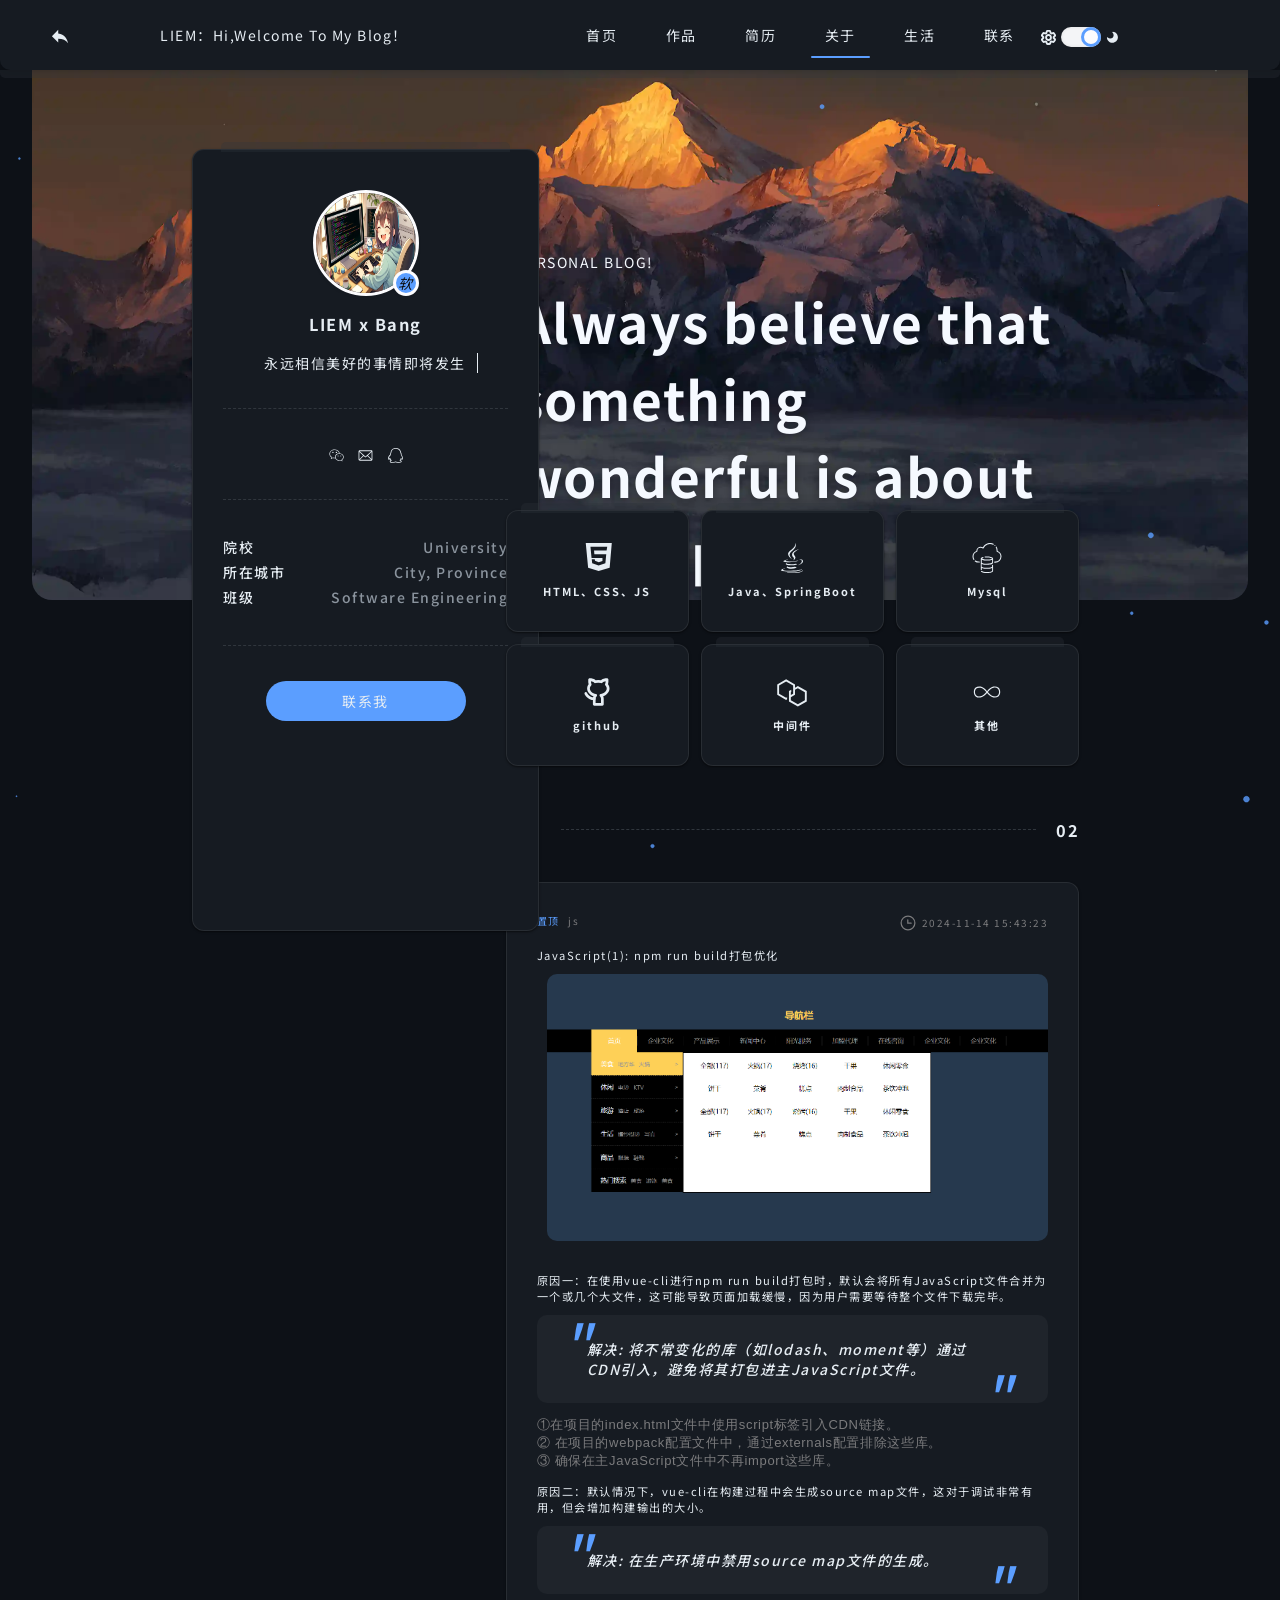
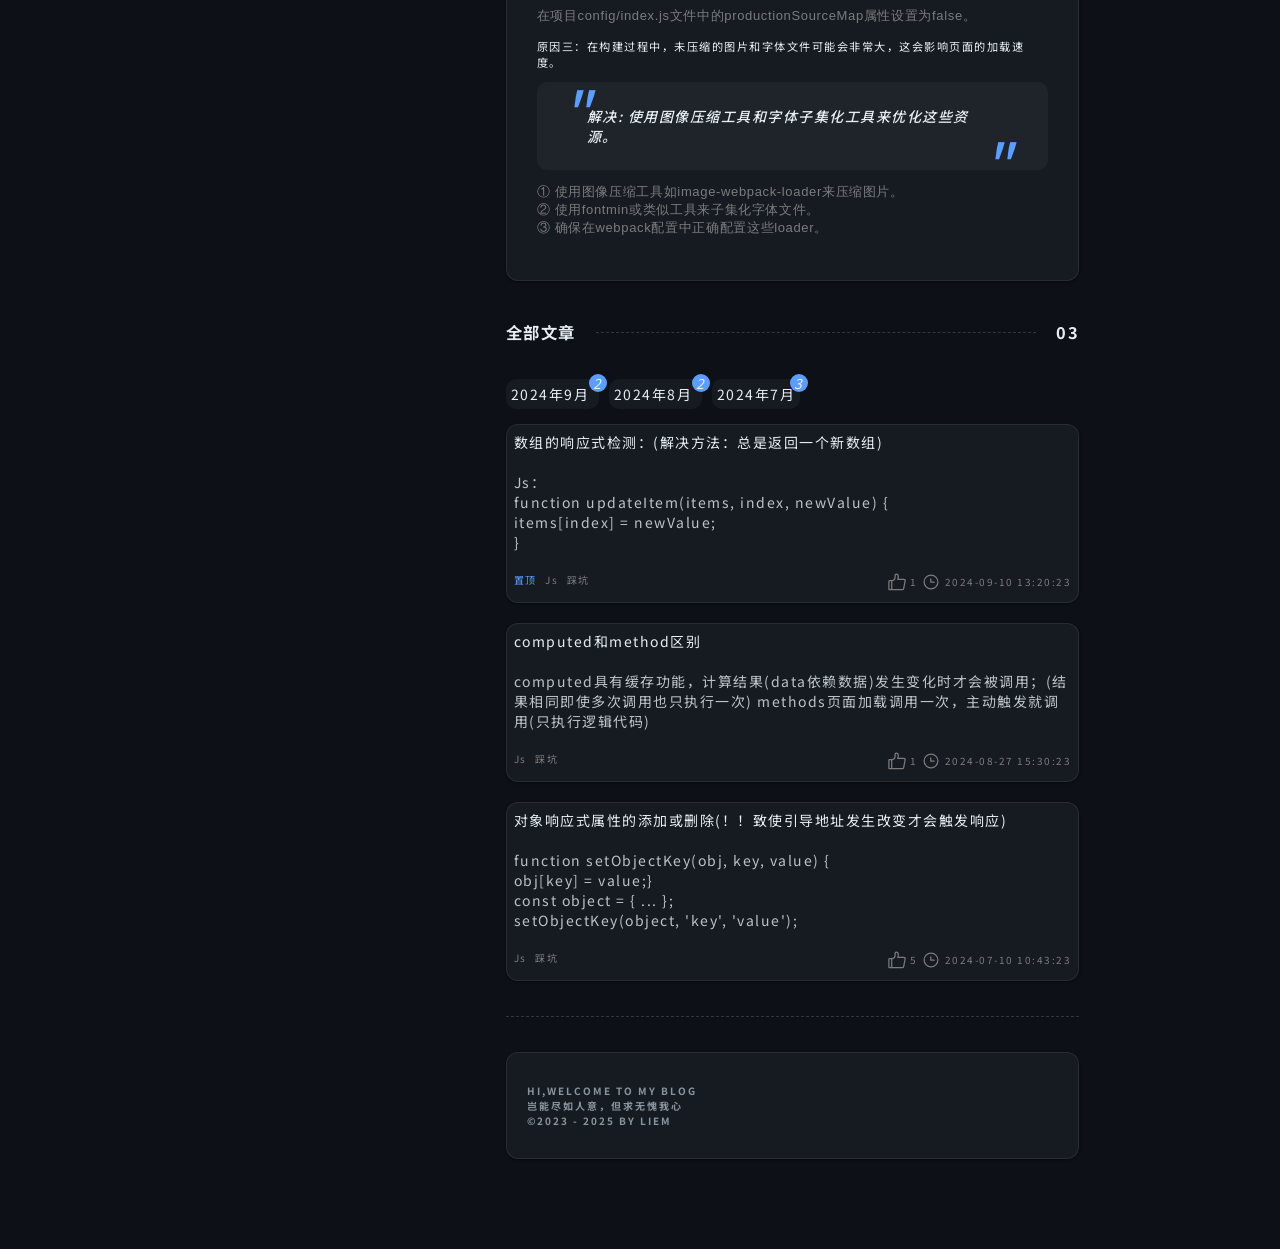
==== commit 3bb3042e: "feat(theme): replace gold with Azure/Sapphire dual-blue + fix hardcoded colors 设计系统重构：间距/卡片 token、字体" ====
--- a/blog.html
+++ b/blog.html
@@ -6,6 +6,9 @@
   <meta http-equiv="X-UA-Compatible" content="IE=edge">
   <meta name="viewport" content="width=device-width, initial-scale=1.0">
   <title>YB的小窝</title>
+  <link rel="preconnect" href="https://fonts.googleapis.com">
+  <link rel="preconnect" href="https://fonts.gstatic.com" crossorigin>
+  <link href="https://fonts.googleapis.com/css2?family=Noto+Sans+SC:wght@400;500;700&family=JetBrains+Mono:wght@400;500&display=swap" rel="stylesheet">
   <link rel="stylesheet" href="./css/base.css">
   <link rel="stylesheet" href="./css/blog.css">
   <script src="./js/jq.js"></script>
@@ -48,10 +51,10 @@
             <!-- 栏目 -->
             <ul class="header-nav">
               <li><a href="./index.html">首页</a></li>
-              <li><a href="./home.html">分享</a></li>
-              <li><a href="./resume.html">经验</a></li>
+              <li><a href="./home.html">作品</a></li>
+              <li><a href="./resume.html">简历</a></li>
               <li class="active"><a href="./blog.html">关于</a></li>
-              <li><a href="./live.html">其他</a></li>
+              <li><a href="./live.html">生活</a></li>
               <li><a href="./contact.html">联系</a></li>
             </ul>
             <!-- 开关灯 -->
--- a/css/base.css
+++ b/css/base.css
@@ -1,22 +1,105 @@
+/* =========================================================
+ * 主题变量系统
+ * - :root 默认深色主题（墨黑背景 + Azure 蓝主色）
+ * - [data-theme="light"] 浅色覆盖（冷白背景 + Sapphire 蓝主色）
+ * - 切换由 base.js 仅修改 data-theme 属性触发
+ * 配色策略：避开 LLM 默认蓝（#3b82f6 / #6366f1），采用 Azure / Sapphire 双调蓝
+ * ========================================================= */
 :root {
- /* 默认背景色 */
---backColor:#fff;
---borderline:#00283a;
- /* 卡片 */
---headerCOlor:#00283A;
- /* 卡片 */
---headerhover:rgb(0, 40, 58,.8);
-
-  /* 默认字体颜色 */
---headerFont:#fff;
-  /* 反差色 */
---fontColor:#00283A;
---mainColor:#ff8181;
---bagColor:#02162b;
+  /* —— 背景与卡片 —— */
+  --bagColor: #0d1117;          /* body 主背景（墨黑） */
+  --headerCOlor: #161b22;      /* header / 卡片背景 */
+  --headerhover: rgba(22, 27, 34, .85); /* 卡片悬停态背景 */
+  --borderline: #30363d;       /* 顶部装饰条 / 边框 */
+
+  /* —— 文字 —— */
+  --headerFont: #e6edf3;        /* 主文字色（亮白） */
+  --fontColor: #0d1117;        /* 反差色（按钮文字） */
+  --accentSecondary: #8b949e;   /* 辅助文字（暖灰） */
+  --heroFont: #f5f9ff;         /* hero 区域文字色（冷白偏蓝） */
+
+  /* —— 品牌主色 —— Azure Blue（深色背景上对比度 7.2:1，过 WCAG AAA） */
+  --mainColor: #5b9eff;        /* Azure Blue（深色主题偏亮） */
+  --mainColor-soft: rgba(91, 158, 255, 0.10); /* 主色 10% 透明叠加（用于悬停背景） */
+  --mainColor-rgb: 91, 158, 255; /* 主色 RGB 三元组，便于 rgba() 复用 */
+
+  /* —— 间距 token 系统（4px 网格，参考 Linear/Vercel） —— */
+  --space-xs: 8px;
+  --space-sm: 12px;
+  --space-md: 16px;
+  --space-lg: 24px;
+  --space-xl: 32px;
+  --space-2xl: 48px;
+  --space-3xl: 64px;
+
+  /* —— 卡片 token 系统 —— */
+  --card-radius: 12px;
+  --card-border: 1px solid rgba(255, 255, 255, 0.08);
+  --card-border-hover: 1px solid rgba(91, 158, 255, 0.45);
+  --card-shadow: 0 1px 3px rgba(0, 0, 0, 0.2), 0 1px 2px rgba(0, 0, 0, 0.4);
+  --card-shadow-hover: 0 4px 12px rgba(0, 0, 0, 0.3), 0 2px 4px rgba(91, 158, 255, 0.15);
+
+  /* —— 主题专用 token —— */
+  --lodding-bg: rgba(13, 17, 23, 0.95);   /* 加载层背景 */
+  --lodding-wing: rgba(91, 158, 255, 0.7); /* 蝴蝶翅膀色（跟随主色） */
+  --zhezhao-bg: rgba(0, 0, 0, 0.7);       /* 遮罩层背景 */
+  --radio-bg: #f4f5f7;                    /* 开关轨道背景 */
+  --radio-thumb: #fcfcfe;                 /* 开关滑块色 */
+  --border-light: #fcfcfe;               /* 头像 / 圆形元素描边 */
+
+  /* —— 模态 / 遮罩 —— */
+  --modal-bg: rgba(0, 0, 0, 0.9);         /* 图片放大模态背景 */
+  --modal-fg: #ffffff;                    /* 模态前景文字 */
+
+  /* —— 次级灰文字 —— */
+  --text-muted: #7b7b7d;                 /* 统一替换原硬编码 #7B7B7D */
+
+  /* —— 内容区背景 —— */
+  --textblock-bg: rgba(255, 255, 255, 0.04); /* 引用块底色（深色：透明白） */
+}
+
+/* —— 浅色主题覆盖（由 base.js 设置 data-theme="light" 触发） ——
+ * 配色：避开 design-taste-frontend 禁止的 warm paper / cream / chalk 系（#fafaf7/#f5f1ea 等），
+ * 改用 cool off-white (#f5f7fa)，让深浅主题感知差异更明显；
+ * 主色用 Sapphire Blue（在 #f5f7fa 背景上对比度 7.8:1，过 WCAG AAA）。
+ */
+:root[data-theme="light"] {
+  --bagColor: #f5f7fa;          /* 冷调 off-white（非 warm paper 禁区） */
+  --headerCOlor: #ffffff;
+  --headerhover: rgba(255, 255, 255, 0.85);
+  --borderline: #d0d7de;
+
+  --headerFont: #1f2328;
+  --fontColor: #ffffff;
+  --accentSecondary: #57606a;
+  --heroFont: #1f2328;          /* hero 区文字：浅色主题用深灰 */
+
+  --mainColor: #1e40af;        /* Sapphire Blue（浅色主题偏深，保证对比度） */
+  --mainColor-soft: rgba(30, 64, 175, 0.08);
+  --mainColor-rgb: 30, 64, 175;
+
+  --card-border: 1px solid rgba(31, 35, 40, 0.08);
+  --card-border-hover: 1px solid rgba(30, 64, 175, 0.45);
+  --card-shadow: 0 1px 3px rgba(31, 35, 40, 0.08), 0 1px 2px rgba(31, 35, 40, 0.06);
+  --card-shadow-hover: 0 4px 12px rgba(31, 35, 40, 0.12), 0 2px 4px rgba(30, 64, 175, 0.15);
+
+  --lodding-bg: rgba(245, 247, 250, 0.95);
+  --lodding-wing: rgba(30, 64, 175, 0.7);
+  --zhezhao-bg: rgba(31, 35, 40, 0.6);
+  --radio-bg: #e4e6e8;
+  --radio-thumb: #ffffff;
+  --border-light: #ffffff;
+
+  --modal-bg: rgba(31, 35, 40, 0.9);
+  --modal-fg: #ffffff;
+
+  --text-muted: #6e7781;
+
+  --textblock-bg: rgba(31, 35, 40, 0.04); /* 引用块底色（浅色：透明深灰） */
 }
 
 .content-li svg path,.buttom svg path{
-  fill:#fff;
+  fill: var(--headerFont); /* 跟随主题主文字色 */
 }
 svg{
   vertical-align: middle;
@@ -32,7 +115,7 @@
   right: 0px;
   bottom: 0px;
   top: 0px;
-  background-color: rgba(0, 0, 0, .7);
+  background-color: var(--zhezhao-bg, rgba(0, 0, 0, .7));
   z-index: 9;
   display: none;
 }
@@ -45,7 +128,7 @@
   top:  10%;
 }
 .close path{
-  fill: #FCFCFE;
+  fill: var(--modal-fg); /* 关闭按钮跟随模态前景色 */
 }
 #videoResume{
   position: absolute;
@@ -64,11 +147,11 @@
   margin: 0px;
   width: 100%;
   padding: 0px;
-  font-size: 13px;
-  letter-spacing: 2px;
+  font-size: 14px;
+  letter-spacing: 1.5px;
   transition: .4s ease-in-out;
   font-weight: 400;
-  font-family: -apple-system, BlinkMacSystemFont, "Segoe UI", Roboto, "Helvetica Neue", Arial, "Noto Sans", sans-serif, "Apple Color Emoji", "Segoe UI Emoji", "Segoe UI Symbol", "Noto Color Emoji";
+  font-family: 'Noto Sans SC', -apple-system, BlinkMacSystemFont, "Segoe UI", Roboto, "Helvetica Neue", Arial, sans-serif;
   
   color: var(--headerFont);
   background-color:var(--bagColor);
@@ -85,8 +168,17 @@
 
 .carbox {
   background-color: var(--headerCOlor);
-  border-radius: 12px;
-  box-shadow: 0 2px 4px -2px rgb(0 0 0 / 15%);
+  border-radius: var(--card-radius);
+  border: var(--card-border);
+  box-shadow: var(--card-shadow);
+  transition: border-color .3s ease, box-shadow .3s ease, transform .3s ease;
+}
+
+/* 卡片悬停态：边框变琥珀金 + 轻微上浮 */
+.carbox:hover {
+  border: var(--card-border-hover);
+  box-shadow: var(--card-shadow-hover);
+  transform: translateY(-2px);
 }
 
 ul {
@@ -105,7 +197,7 @@
 }
 .copybottm {
   padding: 30px 20px;
-  color: #7B7B7D;
+  color: var(--accentSecondary);
   font-size: 10px;
   font-weight: 700;
   letter-spacing: 2px;
@@ -164,7 +256,7 @@
   justify-content: space-between;
 }
 
-/* 开灯 */
+/* 开灯：使用变量适配主题 */
 .kaig-bottm img {
   width: 15px;
   height: 15px;
@@ -175,7 +267,7 @@
   height: 20px;
   width: 40px;
   vertical-align: middle;
-  background: #F4F5F7;
+  background: var(--radio-bg, #F4F5F7);
   border-radius: 2em;
   box-shadow: inset 0 0 4px -1px rgb(0 0 0 / 15%);
   transition: .4s ease-in-out;
@@ -193,9 +285,9 @@
   bottom: 0px;
   display: inline-block;
   width: 35%;
-  border: solid 3px #AFB42B;
+  border: solid 3px var(--mainColor);
   border-radius: 50%;
-  background: #FCFCFE;
+  background: var(--radio-thumb, #FCFCFE);
   transition: all .2s ease;
 }
 
@@ -208,35 +300,43 @@
   content: '';
   display: inline-block;
   position: absolute;
-  bottom: 0;
-  left: 0px;
-  right: 0px;
-  border-radius: 10px;
-  height: 3px;
+  bottom: 12px;
+  left: 8px;
+  right: 8px;
+  border-radius: 3px;
+  height: 2px;
   background-color: var(--mainColor);
-  transition: .4s ease-in-out;
+  transition: .3s ease-in-out;
 }
 
 .header-nav>li {
-  padding: 0 30px;
+  padding: 0 22px;
   position: relative;
-  transition: color .6s ease-in-out;
+  transition: color .3s ease, background-color .3s ease;
   box-sizing: border-box;
-}
-
+  border-radius: 8px;
+}
+
+/* 导航悬停态：背景微亮 + 文字变主色（参考 Vercel/GitHub） */
 .header-nav>li:hover {
   color: var(--mainColor);
-}
-
-
-
-/* 导航 */ 
-/* 黑色主题背景 */
-.navigation.active{ 
+  background-color: var(--mainColor-soft);
+}
+
+/* 导航链接统一样式 */
+.header-nav>li>a {
+  display: inline-block;
+  line-height: 70px;
+}
+
+
+
+/* 导航 */
+/* 黑色主题背景：深色模式下 hero 区域使用深色背景图 */
+.navigation.active{
   background-image: url("../img/back/aitx6-0og08.webp") !important;
-  
-}
-/* 默认主题 */
+}
+/* 默认主题（深色） */
 .navigation {
   margin: 0px auto 0;
   width: 95%;
@@ -248,7 +348,15 @@
   background-size: 100%;
   background-repeat: no-repeat;
   overflow: hidden;
-  color: #fff;
+  color: var(--heroFont); /* hero 区域文字色跟随主题 */
+}
+/* 浅色主题：hero 区域换成更柔和的浅色背景图，并叠加半透明冷白滤镜提升对比度 */
+:root[data-theme="light"] .navigation {
+  background-image: linear-gradient(rgba(245, 247, 250, 0.55), rgba(245, 247, 250, 0.65)), url("../img/back/a58cbbffd2aa49c1b1e99990be912f30.jpg");
+  background-blend-mode: normal;
+}
+:root[data-theme="light"] .navigation.active {
+  background-image: linear-gradient(rgba(245, 247, 250, 0.55), rgba(245, 247, 250, 0.65)), url("../img/back/aitx6-0og08.webp") !important;
 }
 
 /* 顶部导航 */
@@ -259,12 +367,21 @@
 .navigation h1 {
   margin: 10px 0;
   font-size: 3.8rem;
-  color: #fcfcfe;
+  color: var(--heroFont); /* hero 文字色跟随主题 */
   text-shadow: 0 1px 10px rgb(0 0 0 / 30%);
+}
+/* 浅色主题下 hero 描边光晕改为浅色，保证深色文字在浅背景上仍可读 */
+:root[data-theme="light"] .navigation h1 {
+  text-shadow: 0 1px 12px rgba(255, 255, 255, 0.6);
+}
+.navigation,
+.navigation .buttom,
+.navigation .nav-titleBox {
+  color: var(--heroFont);
 }
 .navigation .buttom:hover{
   transform: scale(1.1);
-  color: #fff;
+  color: var(--heroFont);
 }
 .navigation>.nav-titleBox {
   margin-top: 18rem;
@@ -275,11 +392,11 @@
   height: 28px;
   line-height: 28px;
   padding: 0px 35px 0 20px;
-  border: 2px solid white;
+  border: 2px solid var(--heroFont); /* hero CTA 边框跟随 hero 文字色 */
   border-radius: 15px;
   cursor: pointer;
   transition: transform .3s ease;
-  color: #fcfcfe;
+  color: var(--heroFont);
   position: relative;
 }
 .nav-titleBox .buttom::after{
@@ -290,7 +407,7 @@
   width: 0px;
   height: 0px;
   border-top: 4px solid transparent;
-  border-left: 8px solid #fff;
+  border-left: 8px solid var(--heroFont); /* 箭头颜色跟随 hero 文字色 */
   border-bottom: 4px solid transparent;
   animation: bmove 1s infinite;
 }
@@ -350,10 +467,10 @@
   min-width: 285px;
   transform: translateY(-351px);
   height: 780px;
-  /* backgrounbad-color: var(--headerCOlor); */
-  border-radius: 10px;
+  border-radius: var(--card-radius);
   text-align: center;
-  border: 1px solid var(--headerCOlor);
+  border: var(--card-border);
+  box-shadow: var(--card-shadow);
   padding: 0px 30px;
 }
 
@@ -392,7 +509,7 @@
 /* 虚线 */
 .content .borderbotm {
   /* border-style: dashed; */
-  border-bottom: 1px dashed rgb(187, 185, 185);
+  border-bottom: 1px dashed var(--borderline); /* 虚线色跟随主题边框色 */
   height: 0px;
   margin: 35px 0;
 }
@@ -404,7 +521,7 @@
 .me-image>img{
   width: 100px;
   height: 100px;
-  border: solid 3px #FCFCFE;
+  border: solid 3px var(--border-light, #FCFCFE);
   border-radius: 50%;
   box-shadow: 0 2px 4px -2px rgb(0 0 0 / 15%);
 }
@@ -414,12 +531,12 @@
      box-shadow: 0 2px 4px -2px rgb(0 0 0 / 15%);
     border-radius: 50%;
     position: absolute;
-    border: solid 3px #FCFCFE;
+    border: solid 3px var(--border-light, #FCFCFE);
     right: 0px;
     bottom: 0px;
     background-color: var(--mainColor);
     overflow: hidden;
-    color: #fff;
+    color: var(--fontColor); /* 头像状态栏文字：在琥珀金背景上用反差色 */
     transition: width .2s ease-in-out, visible .2s ease-in-out;
 }
 .mecar-title .me-image:hover .status{
@@ -448,7 +565,7 @@
 
 .mecar-bottm .mecarbottm-value {
   font-weight: 500;
-  color: #747474;
+  color: var(--accentSecondary);
 }
 .me-card .lianxi-list svg{
   margin: 0 5px;
@@ -470,10 +587,11 @@
   height: 40px;
   line-height: 40px;
   width: 200px;
- 
+
   color: var(--headerFont);
   border-radius: 50px;
-  background: linear-gradient(-45deg, var(--mainColor) 50%, #fff 60%, var(--mainColor) 70%);
+  /* 渐变高光：使用主色 + 主题边框色 */
+  background: linear-gradient(-45deg, var(--mainColor) 50%, var(--border-light, #fff) 60%, var(--mainColor) 70%);
   background-size: 600% 100%;
   animation: shine 5s infinite;
 }
@@ -511,7 +629,8 @@
   right: 0px;
   bottom: 0px;
   top: 0px;
-  background-color: rgba(0, 0, 0, 0.95);
+  /* 使用 RGB 变量以适配深浅主题 */
+  background-color: var(--lodding-bg, rgba(13, 17, 23, 0.95));
   z-index: 9;
   opacity: 1;
 }
@@ -522,18 +641,19 @@
   position: relative;
   width: 100px;
   height: 100px;
-  transform: rotateZ(-13deg) translate(-50%,-50%); 
+  transform: rotateZ(-13deg) translate(-50%,-50%);
   animation: insect-fly 0.3333333333s infinite alternate cubic-bezier(.45,-0.43,.63,1.94);
 }
 
+/* 蝴蝶翅膀：使用主色变量适配主题 */
 .loadding-div::after,.loadding-div::before{
   content: '';
   position: absolute;
   width: 50px;
   height: 50px;
-  border: 1px solid #00c7ff;
+  border: 1px solid var(--mainColor);
   transform: rotateX(60deg) rotateY(-60deg);
-  background-color: rgba(81, 0, 255, 0.723);
+  background-color: var(--lodding-wing, rgba(232, 179, 57, 0.7));
   border-radius: 40% 20% 50% 50%;
   animation: wings 0.333s infinite cubic-bezier(0.6, 0, 0.4, 1) alternate;
 }
@@ -564,11 +684,11 @@
     transform: rotateX(60deg) rotateY(60deg);
   }
 }
-/* 鼠标火花 */
+/* 鼠标火花：使用主色变量适配主题 */
 .star {
     width: 5px;
     height: 5px;
-    background-color: yellow; /* 星星颜色 */
+    background-color: var(--mainColor); /* 跟随主题主色 */
     border-radius: 50%; /* 圆形 */
     position: absolute; /* 绝对定位 */
     pointer-events: none; /* 不影响鼠标事件 */
--- a/css/blog.css
+++ b/css/blog.css
@@ -10,10 +10,20 @@
   background-color: var(--headerCOlor);
   min-height: 100px;
   text-align: center;
-  border-radius: 10px;
-  padding: 30px 20px;
+  border-radius: var(--card-radius);
+  border: var(--card-border);
+  box-shadow: var(--card-shadow);
+  padding: var(--space-xl) var(--space-lg);
   box-sizing: border-box;
-  margin-bottom: 10px;
+  margin-bottom: var(--space-sm);
+  transition: border-color .3s ease, box-shadow .3s ease, transform .3s ease;
+}
+
+/* 博客统计卡悬停态 */
+.content-li.li1>.li1-box:hover {
+  border: var(--card-border-hover);
+  box-shadow: var(--card-shadow-hover);
+  transform: translateY(-2px);
 }
 
 .li1-box>svg {
@@ -45,7 +55,7 @@
 }
 
 .li2-box>.text-hover{
-  color: #7B7B7D;
+  color: var(--text-muted); /* 次级灰文字，跟随主题 */
   font-size: 13px;
   font-family: 'Inter',sans-serif;
   letter-spacing: .05em;
@@ -124,12 +134,12 @@
 .address-wrap{
   display: flex;
   justify-content: space-between;
-  color: #7B7B7D;
+  color: var(--text-muted); /* 次级灰文字，跟随主题 */
   font-size: 10px;
 }
 
 .address-wrap svg path{
-  fill: #7B7B7D;
+  fill: var(--text-muted); /* SVG 图标颜色跟随主题 */
 }
 .address-wrap svg{
   margin-bottom: 3px;
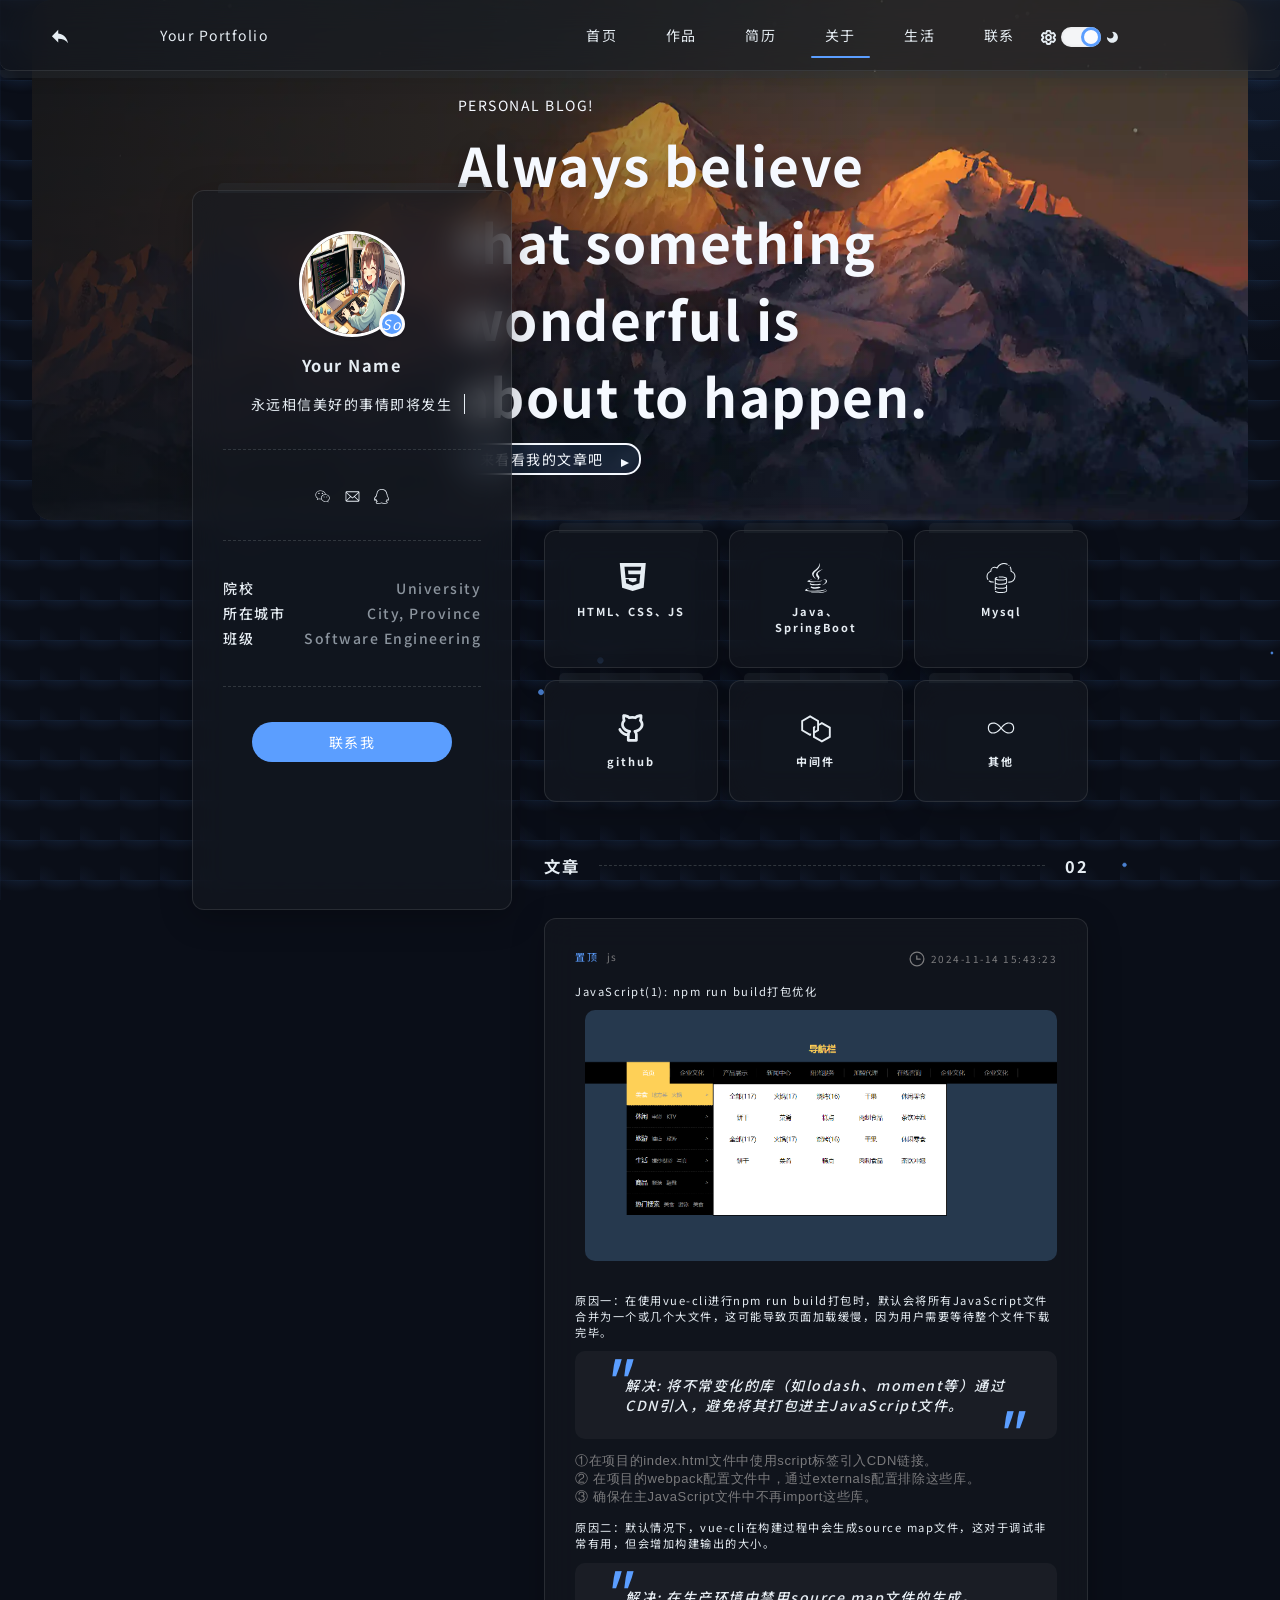
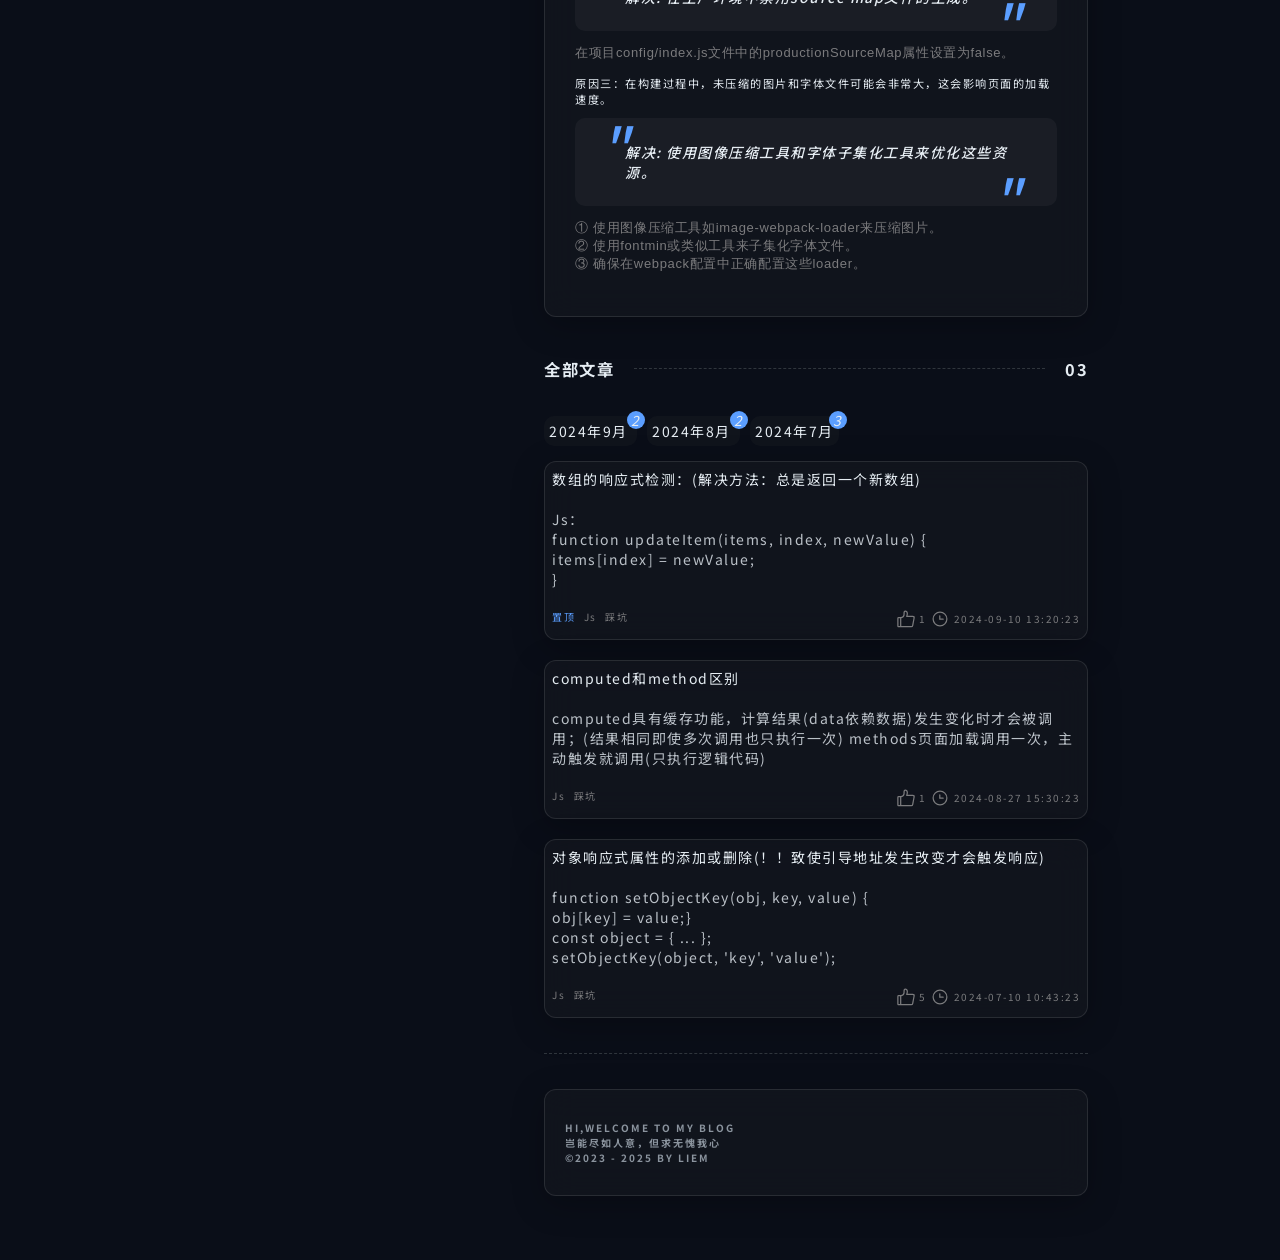
==== commit d7200636: "fix: remove privacy info + add screenshot + update README" ====
--- a/blog.html
+++ b/blog.html
@@ -39,7 +39,7 @@
       </a>
 
       <div class="col">
-        <span><a href="./index.html">LIEM：Hi,Welcome To My Blog！</a></span>
+        <span><a href="./index.html">Your Portfolio</a></span>
         <!-- 右边操作栏 -->
         <div class="header-right">
           <!-- 按钮 -->
@@ -107,11 +107,11 @@
           <div class="mecar-title">
             <div class="me-image">
               <span class="status">
-                <i>软件工程技术</i>
+                <i>Software Engineer</i>
               </span>
               <img src="./img/touxiang.jpg" alt="">
             </div>
-            <h3>LIEM x Bang</h3>
+            <h3>Your Name</h3>
             <p class="me-hover">
               <span>永远相信美好的事情即将发生</span>
             </p>
--- a/css/base.css
+++ b/css/base.css
@@ -7,10 +7,33 @@
  * ========================================================= */
 :root {
   /* —— 背景与卡片 —— */
-  --bagColor: #0d1117;          /* body 主背景（墨黑） */
-  --headerCOlor: #161b22;      /* header / 卡片背景 */
-  --headerhover: rgba(22, 27, 34, .85); /* 卡片悬停态背景 */
+  --bagColor: #0a0e18;          /* body 主背景（深空蓝黑） */
+  --headerCOlor: rgba(22, 27, 34, 0.55); /* header / 卡片背景（半透明，配合毛玻璃） */
+  --headerhover: rgba(22, 27, 34, 0.75); /* 卡片悬停态背景（加深一点） */
   --borderline: #30363d;       /* 顶部装饰条 / 边框 */
+
+  /* —— 毛玻璃设计系统（Glass Morphism）——
+   * 参考知乎毛玻璃设计文章 + Apple Liquid Glass 美学
+   * 三要素：半透明背景 + backdrop-filter 模糊 + 顶部高光边框
+   * 背景已由 body 的网格+渐变提供参照物 */
+  --glass-bg: rgba(22, 27, 34, 0.55);     /* 玻璃背景（深色：半透明深灰） */
+  --glass-bg-hover: rgba(22, 27, 34, 0.75); /* 玻璃悬停态 */
+  --glass-blur: 16px;                       /* 模糊半径（参考 Apple 14-20px） */
+  --glass-border: 1px solid rgba(255, 255, 255, 0.10); /* 边框：微弱白光 */
+  --glass-border-hover: 1px solid rgba(91, 158, 255, 0.45); /* 悬停边框：主色微光 */
+  --glass-shadow: 0 8px 32px rgba(0, 0, 0, 0.25); /* 柔和投影 */
+  --glass-shadow-hover: 0 12px 48px rgba(0, 0, 0, 0.35), 0 4px 12px rgba(91, 158, 255, 0.12); /* 悬停投影+主色辉光 */
+
+  /* 科技感背景：径向渐变主色光晕 + 细密网格线
+   * 让毛玻璃卡片有参照物，凸显 glass morphism 效果 */
+  --bg-gradient:
+    radial-gradient(ellipse 80% 50% at 50% -20%, rgba(91, 158, 255, 0.15), transparent),
+    radial-gradient(ellipse 60% 40% at 100% 0%, rgba(91, 158, 255, 0.08), transparent),
+    radial-gradient(ellipse 50% 40% at 0% 100%, rgba(91, 158, 255, 0.06), transparent);
+  --bg-grid:
+    linear-gradient(rgba(91, 158, 255, 0.04) 1px, transparent 1px),
+    linear-gradient(90deg, rgba(91, 158, 255, 0.04) 1px, transparent 1px);
+  --bg-grid-size: 40px 40px;
 
   /* —— 文字 —— */
   --headerFont: #e6edf3;        /* 主文字色（亮白） */
@@ -64,9 +87,9 @@
  * 主色用 Sapphire Blue（在 #f5f7fa 背景上对比度 7.8:1，过 WCAG AAA）。
  */
 :root[data-theme="light"] {
-  --bagColor: #f5f7fa;          /* 冷调 off-white（非 warm paper 禁区） */
-  --headerCOlor: #ffffff;
-  --headerhover: rgba(255, 255, 255, 0.85);
+  --bagColor: #eef2f8;          /* 冷调浅蓝灰（比纯白更有科技感） */
+  --headerCOlor: rgba(255, 255, 255, 0.60); /* 半透明白，配合毛玻璃 */
+  --headerhover: rgba(255, 255, 255, 0.80); /* 悬停态更实一些 */
   --borderline: #d0d7de;
 
   --headerFont: #1f2328;
@@ -77,6 +100,26 @@
   --mainColor: #1e40af;        /* Sapphire Blue（浅色主题偏深，保证对比度） */
   --mainColor-soft: rgba(30, 64, 175, 0.08);
   --mainColor-rgb: 30, 64, 175;
+
+  /* 浅色毛玻璃：白色半透明 + 更深的阴影对比 */
+  --glass-bg: rgba(255, 255, 255, 0.60);
+  --glass-bg-hover: rgba(255, 255, 255, 0.80);
+  --glass-blur: 16px;
+  --glass-border: 1px solid rgba(255, 255, 255, 0.60); /* 白色高光边框 */
+  --glass-border-hover: 1px solid rgba(30, 64, 175, 0.40);
+  --glass-shadow: 0 8px 32px rgba(31, 35, 40, 0.10);
+  --glass-shadow-hover: 0 12px 48px rgba(31, 35, 40, 0.15), 0 4px 12px rgba(30, 64, 175, 0.10);
+
+  /* 浅色科技感背景：冷蓝光晕 + 细网格
+   * 让毛玻璃卡片有更多视觉纹理参照 */
+  --bg-gradient:
+    radial-gradient(ellipse 80% 50% at 50% -20%, rgba(30, 64, 175, 0.10), transparent),
+    radial-gradient(ellipse 60% 40% at 100% 0%, rgba(30, 64, 175, 0.06), transparent),
+    radial-gradient(ellipse 50% 40% at 0% 100%, rgba(30, 64, 175, 0.04), transparent);
+  --bg-grid:
+    linear-gradient(rgba(30, 64, 175, 0.05) 1px, transparent 1px),
+    linear-gradient(90deg, rgba(30, 64, 175, 0.05) 1px, transparent 1px);
+  --bg-grid-size: 40px 40px;
 
   --card-border: 1px solid rgba(31, 35, 40, 0.08);
   --card-border-hover: 1px solid rgba(30, 64, 175, 0.45);
@@ -149,12 +192,15 @@
   padding: 0px;
   font-size: 14px;
   letter-spacing: 1.5px;
-  transition: .4s ease-in-out;
+  transition: background-color .4s ease-in-out, color .4s ease-in-out;
   font-weight: 400;
   font-family: 'Noto Sans SC', -apple-system, BlinkMacSystemFont, "Segoe UI", Roboto, "Helvetica Neue", Arial, sans-serif;
   
   color: var(--headerFont);
-  background-color:var(--bagColor);
+  background-color: var(--bagColor);
+  background-image: var(--bg-grid), var(--bg-gradient);
+  background-size: var(--bg-grid-size), 100% 100%;
+  background-attachment: fixed;
 }
 a{
    transition: color .6s ease-in-out;
@@ -167,18 +213,21 @@
 
 
 .carbox {
-  background-color: var(--headerCOlor);
+  background-color: var(--glass-bg);
   border-radius: var(--card-radius);
-  border: var(--card-border);
-  box-shadow: var(--card-shadow);
-  transition: border-color .3s ease, box-shadow .3s ease, transform .3s ease;
-}
-
-/* 卡片悬停态：边框变琥珀金 + 轻微上浮 */
+  border: var(--glass-border);
+  box-shadow: var(--glass-shadow);
+  backdrop-filter: blur(var(--glass-blur));
+  -webkit-backdrop-filter: blur(var(--glass-blur));
+  transition: border-color .3s ease, box-shadow .3s ease, transform .3s ease, background-color .3s ease;
+}
+
+/* 卡片悬停态：边框变主色 + 轻微上浮 + 背景稍实 */
 .carbox:hover {
-  border: var(--card-border-hover);
-  box-shadow: var(--card-shadow-hover);
+  border: var(--glass-border-hover);
+  box-shadow: var(--glass-shadow-hover);
   transform: translateY(-2px);
+  background-color: var(--glass-bg-hover);
 }
 
 ul {
@@ -213,9 +262,12 @@
   width: 100%;
   height: 70px;
   line-height: 70px;
-  background-color: var(--headerCOlor);
+  background-color: var(--glass-bg);
   border-radius: 0% 0% 10px 10px;
-  box-shadow: 0 2px 4px 0 rgb(0 0 0 / 15%);
+  border-bottom: var(--glass-border);
+  box-shadow: 0 4px 20px rgba(0, 0, 0, 0.15);
+  backdrop-filter: blur(var(--glass-blur));
+  -webkit-backdrop-filter: blur(var(--glass-blur));
 }
 
 /* 下面的装饰 */
@@ -338,25 +390,40 @@
 }
 /* 默认主题（深色） */
 .navigation {
+  position: relative;
   margin: 0px auto 0;
   width: 95%;
   background-color: transparent;
-  height: 600px;
+  height: 520px;
   border-radius: 20px;
   background-image: url("../img/back/a58cbbffd2aa49c1b1e99990be912f30.jpg");
   background-attachment: fixed;
-  background-size: 100%;
+  background-size: cover;
+  background-position: center;
   background-repeat: no-repeat;
   overflow: hidden;
   color: var(--heroFont); /* hero 区域文字色跟随主题 */
 }
+/* 深色主题：左侧叠加暗色渐变蒙版，让文字嵌在山景左侧暗部 */
+.navigation::before {
+  content: '';
+  position: absolute;
+  inset: 0;
+  background: linear-gradient(90deg, rgba(13, 17, 23, 0.82) 0%, rgba(13, 17, 23, 0.45) 45%, transparent 70%);
+  pointer-events: none;
+  z-index: 0;
+}
 /* 浅色主题：hero 区域换成更柔和的浅色背景图，并叠加半透明冷白滤镜提升对比度 */
 :root[data-theme="light"] .navigation {
-  background-image: linear-gradient(rgba(245, 247, 250, 0.55), rgba(245, 247, 250, 0.65)), url("../img/back/a58cbbffd2aa49c1b1e99990be912f30.jpg");
+  background-image: linear-gradient(rgba(245, 247, 250, 0.45), rgba(245, 247, 250, 0.55)), url("../img/back/a58cbbffd2aa49c1b1e99990be912f30.jpg");
   background-blend-mode: normal;
 }
 :root[data-theme="light"] .navigation.active {
-  background-image: linear-gradient(rgba(245, 247, 250, 0.55), rgba(245, 247, 250, 0.65)), url("../img/back/aitx6-0og08.webp") !important;
+  background-image: linear-gradient(rgba(245, 247, 250, 0.45), rgba(245, 247, 250, 0.55)), url("../img/back/aitx6-0og08.webp") !important;
+}
+/* 浅色主题：左侧叠加柔和的冷白渐变，让深色文字在山景亮部上仍可读 */
+:root[data-theme="light"] .navigation::before {
+  background: linear-gradient(90deg, rgba(245, 247, 250, 0.88) 0%, rgba(245, 247, 250, 0.55) 40%, transparent 70%);
 }
 
 /* 顶部导航 */
@@ -368,23 +435,35 @@
   margin: 10px 0;
   font-size: 3.8rem;
   color: var(--heroFont); /* hero 文字色跟随主题 */
-  text-shadow: 0 1px 10px rgb(0 0 0 / 30%);
-}
-/* 浅色主题下 hero 描边光晕改为浅色，保证深色文字在浅背景上仍可读 */
+  text-shadow: 0 2px 20px rgba(0, 0, 0, 0.35);
+  position: relative;
+  z-index: 1;
+}
+/* 浅色主题下 hero 描边光晕增强，避免亮色山峰干扰文字 */
 :root[data-theme="light"] .navigation h1 {
-  text-shadow: 0 1px 12px rgba(255, 255, 255, 0.6);
+  text-shadow: 0 2px 16px rgba(245, 247, 250, 0.8), 0 1px 4px rgba(255, 255, 255, 0.6);
 }
 .navigation,
 .navigation .buttom,
 .navigation .nav-titleBox {
   color: var(--heroFont);
+  position: relative;
+  z-index: 1;
 }
 .navigation .buttom:hover{
   transform: scale(1.1);
   color: var(--heroFont);
 }
 .navigation>.nav-titleBox {
-  margin-top: 18rem;
+  display: flex;
+  flex-direction: column;
+  align-items: flex-start;
+  justify-content: center;
+  height: 100%;
+  width: auto;
+  margin: 0;
+  padding-left: 35%;
+  box-sizing: border-box;
 }
 
 .nav-titleBox .buttom {
@@ -398,6 +477,11 @@
   transition: transform .3s ease;
   color: var(--heroFont);
   position: relative;
+  background-color: rgba(var(--mainColor-rgb), 0.1);
+  backdrop-filter: blur(4px);
+}
+.nav-titleBox .buttom:hover {
+  background-color: rgba(var(--mainColor-rgb), 0.2);
 }
 .nav-titleBox .buttom::after{
   position: absolute;
@@ -442,36 +526,78 @@
   margin: 0 auto;
 }
 
+/* =========================================================
+ * 首页内容区布局（参考原模板：卡片贯穿 Hero 背景图）
+ * - 大屏 (>1200px)：.content 整体上移覆盖 Hero 底部，左侧 me-card 从 Hero 区域内开始，
+ *   背景山脉从卡片边缘露出；右侧内容顺延到 Hero 下方
+ * - 中小屏 (<=1200px)：单列堆叠，卡片回归文档流
+ * ========================================================= */
 .content {
   position: relative;
-  top: -90px;
   min-height: 1000px;
   width: 70%;
-  margin: 0 auto;
+  margin: -330px auto 0;
   display: flex;
+  gap: var(--space-xl);
+  padding: 0 0 var(--space-3xl) 0;
+  z-index: 1;
   /* background-color: rgba(10, 15, 20, 0.2); */
 }
 
-
-/* 左半部分 */
+/* 左栏：侧边栏定位容器 */
+.content .co-left {
+  position: relative;
+  width: 320px;
+  flex: 0 0 320px;
+  height: auto;
+}
+
+/* 非首页页面：.content 下没有 co-left/co-right，内容直接放在 #next-one 等容器里
+ * 需要加顶部 padding 抵消 .content 的负 margin，避免压住 Hero */
+.content > :first-child:not(.co-left):not(.co-right) {
+  padding-top: 340px;
+}
+
+/* 个人卡片：大屏下 sticky 跟随滚动，顶部留出 header 高度
+ * 使用半透明背景 + 背景模糊，营造“贯穿/浮于背景”的玻璃质感 */
 .content .me-card {
-   top: 500px; 
-}
-
-.scroll{
-  position: fixed !important;
-  top: 100%;
-}
-.content .me-card {
-  width: fit-content;
-  min-width: 285px;
-  transform: translateY(-351px);
-  height: 780px;
+  position: sticky;
+  top: 100px;
+  width: 100%;
+  min-width: auto;
+  transform: none;
+  height: auto;
+  min-height: 720px;
   border-radius: var(--card-radius);
   text-align: center;
-  border: var(--card-border);
-  box-shadow: var(--card-shadow);
+  border: var(--glass-border);
+  box-shadow: var(--glass-shadow);
+  background-color: var(--glass-bg);
+  backdrop-filter: blur(var(--glass-blur));
+  -webkit-backdrop-filter: blur(var(--glass-blur));
   padding: 0px 30px;
+  box-sizing: border-box;
+}
+
+/* 浅色主题下卡片玻璃效果：使用统一 glass token */
+:root[data-theme="light"] .content .me-card {
+  border: var(--glass-border);
+  background-color: var(--glass-bg);
+  box-shadow: var(--glass-shadow);
+}
+
+/* 滚动后不再使用固定定位顶出屏幕，直接用 sticky 即可 */
+.content .me-card.scroll {
+  position: sticky;
+  top: 100px;
+}
+
+/* 右栏：内容流占满剩余空间，从 Hero 底部开始，避免压住文字 */
+.content .co-right {
+  flex: 1;
+  min-width: 0;
+  width: auto;
+  padding-top: 340px;
 }
 
 
@@ -536,7 +662,7 @@
     bottom: 0px;
     background-color: var(--mainColor);
     overflow: hidden;
-    color: var(--fontColor); /* 头像状态栏文字：在琥珀金背景上用反差色 */
+    color: #ffffff; /* 徽章文字强制白色，深浅主题一致 */
     transition: width .2s ease-in-out, visible .2s ease-in-out;
 }
 .mecar-title .me-image:hover .status{
@@ -588,7 +714,7 @@
   line-height: 40px;
   width: 200px;
 
-  color: var(--headerFont);
+  color: #ffffff; /* 按钮文字强制白色，深浅主题一致 */
   border-radius: 50px;
   /* 渐变高光：使用主色 + 主题边框色 */
   background: linear-gradient(-45deg, var(--mainColor) 50%, var(--border-light, #fff) 60%, var(--mainColor) 70%);
@@ -686,12 +812,10 @@
 }
 /* 鼠标火花：使用主色变量适配主题 */
 .star {
-    width: 5px;
-    height: 5px;
     background-color: var(--mainColor); /* 跟随主题主色 */
-    border-radius: 50%; /* 圆形 */
     position: absolute; /* 绝对定位 */
     pointer-events: none; /* 不影响鼠标事件 */
+    box-shadow: 0 0 4px rgba(var(--mainColor-rgb), 0.4); /* 柔和发光 */
 }
 
 
@@ -856,117 +980,91 @@
 }
 
 
-  /* 手机*/
-  @media screen and (max-width: 1200px) {
-    .col>span{
-      visibility: hidden;
-    }
-    .content .me-card{
-      min-width: auto;
-    }
-    .co-left{
-      position: relative;
-      width: auto;
-      display: block;
-      height: auto;
-    }
-    .co-right{
-      width: 100%;
-    }
-    .content{
-      display: block;
-    }
-    .content .me-card{
-      width:auto;
-      transform: translateY(-20px);
-    }
-    .scroll{
-      position:relative !important;
-    }
-
-    
-    .min_menu{
-      display: inline-block;
-    }
-    /* .header .header-right{
-      display:none;
-    } */
-    .co-left{
-      display: none;
-    }
-    .co-right{
-      width: 100%;
-    }
-
-  
-    .header-right .min_menu-wrap{
-      text-align: center;
-    }
-    .header-right .header-nav>li{
-      display: block;
-    }
-    .header-right .kaig-bottm{
-      display: block;
-    }
-
-    .menu_list{
-      pointer-events: none;
-      position: absolute;
-      left: 0;
-      right: 0;
-      text-align: center;
-      opacity: 0;
-      background-color: var(--headerhover);
-      transform: translateY(10px);
-      transition: .1s ease-in-out;
-    }
-
-    .menu_list.active{
-      opacity: 1;
-      pointer-events: all;
-      transform: translateY(0px);
-    }
-
-    .navigation>.nav-titleBox {
-      margin-top: 10rem;
-    }
-  }
-
-/* 平板 */
- @media screen and (max-width:1200px){
-  .navigation{
-    text-align: center;
-    background-size: 100% 100%;
-  }
- 
-  .co-left{
-    position: relative;
-    width: auto;
-    display: block;
-    height: auto;
-  }
-  .co-right{
-    width: 100%;
+  /* 手机与平板 (<=1200px)：单列堆叠，隐藏左侧固定侧边栏 */
+@media screen and (max-width: 1200px) {
+  .col>span{
+    visibility: hidden;
   }
   .content{
     display: block;
+    width: 90%;
+    margin: -160px auto 0;
+    padding: var(--space-xl) 0;
+  }
+  .content .co-left{
+    display: none;
+    width: auto;
+    flex: none;
+    height: auto;
   }
   .content .me-card{
-    width:auto;
+    position: relative;
+    top: auto;
+    width: auto;
+    min-width: auto;
     transform: translateY(-20px);
-  }
-  .scroll{
-    position:relative !important;
-  }
-}
-
-
-
-
-
-
-
-
-
-
-
+    height: auto;
+    min-height: auto;
+  }
+  .content .me-card.scroll{
+    position: relative;
+    top: auto;
+  }
+  .content .co-right{
+    width: 100%;
+    padding-top: 0;
+  }
+
+  /* 中小屏下非首页页面：内容区顶部留白相应减少 */
+  .content > :first-child:not(.co-left):not(.co-right) {
+    padding-top: 180px;
+  }
+
+  .min_menu{
+    display: inline-block;
+  }
+
+  .header-right .min_menu-wrap{
+    text-align: center;
+  }
+  .header-right .header-nav>li{
+    display: block;
+  }
+  .header-right .kaig-bottm{
+    display: block;
+  }
+
+  .menu_list{
+    pointer-events: none;
+    position: absolute;
+    left: 0;
+    right: 0;
+    text-align: center;
+    opacity: 0;
+    background-color: var(--headerhover);
+    transform: translateY(10px);
+    transition: .1s ease-in-out;
+  }
+
+  .menu_list.active{
+    opacity: 1;
+    pointer-events: all;
+    transform: translateY(0px);
+  }
+
+  .navigation>.nav-titleBox {
+    margin-top: 10rem;
+    padding-left: 8%;
+  }
+}
+
+
+
+
+
+
+
+
+
+
+
--- a/css/blog.css
+++ b/css/blog.css
@@ -7,23 +7,26 @@
 .content-li.li1>.li1-box {
   position: relative;
   flex: 0 0 32%;
-  background-color: var(--headerCOlor);
+  background-color: var(--glass-bg);
   min-height: 100px;
   text-align: center;
   border-radius: var(--card-radius);
-  border: var(--card-border);
-  box-shadow: var(--card-shadow);
+  border: var(--glass-border);
+  box-shadow: var(--glass-shadow);
+  backdrop-filter: blur(var(--glass-blur));
+  -webkit-backdrop-filter: blur(var(--glass-blur));
   padding: var(--space-xl) var(--space-lg);
   box-sizing: border-box;
   margin-bottom: var(--space-sm);
-  transition: border-color .3s ease, box-shadow .3s ease, transform .3s ease;
+  transition: border-color .3s ease, box-shadow .3s ease, transform .3s ease, background-color .3s ease;
 }
 
 /* 博客统计卡悬停态 */
 .content-li.li1>.li1-box:hover {
-  border: var(--card-border-hover);
-  box-shadow: var(--card-shadow-hover);
+  border: var(--glass-border-hover);
+  box-shadow: var(--glass-shadow-hover);
   transform: translateY(-2px);
+  background-color: var(--glass-bg-hover);
 }
 
 .li1-box>svg {
